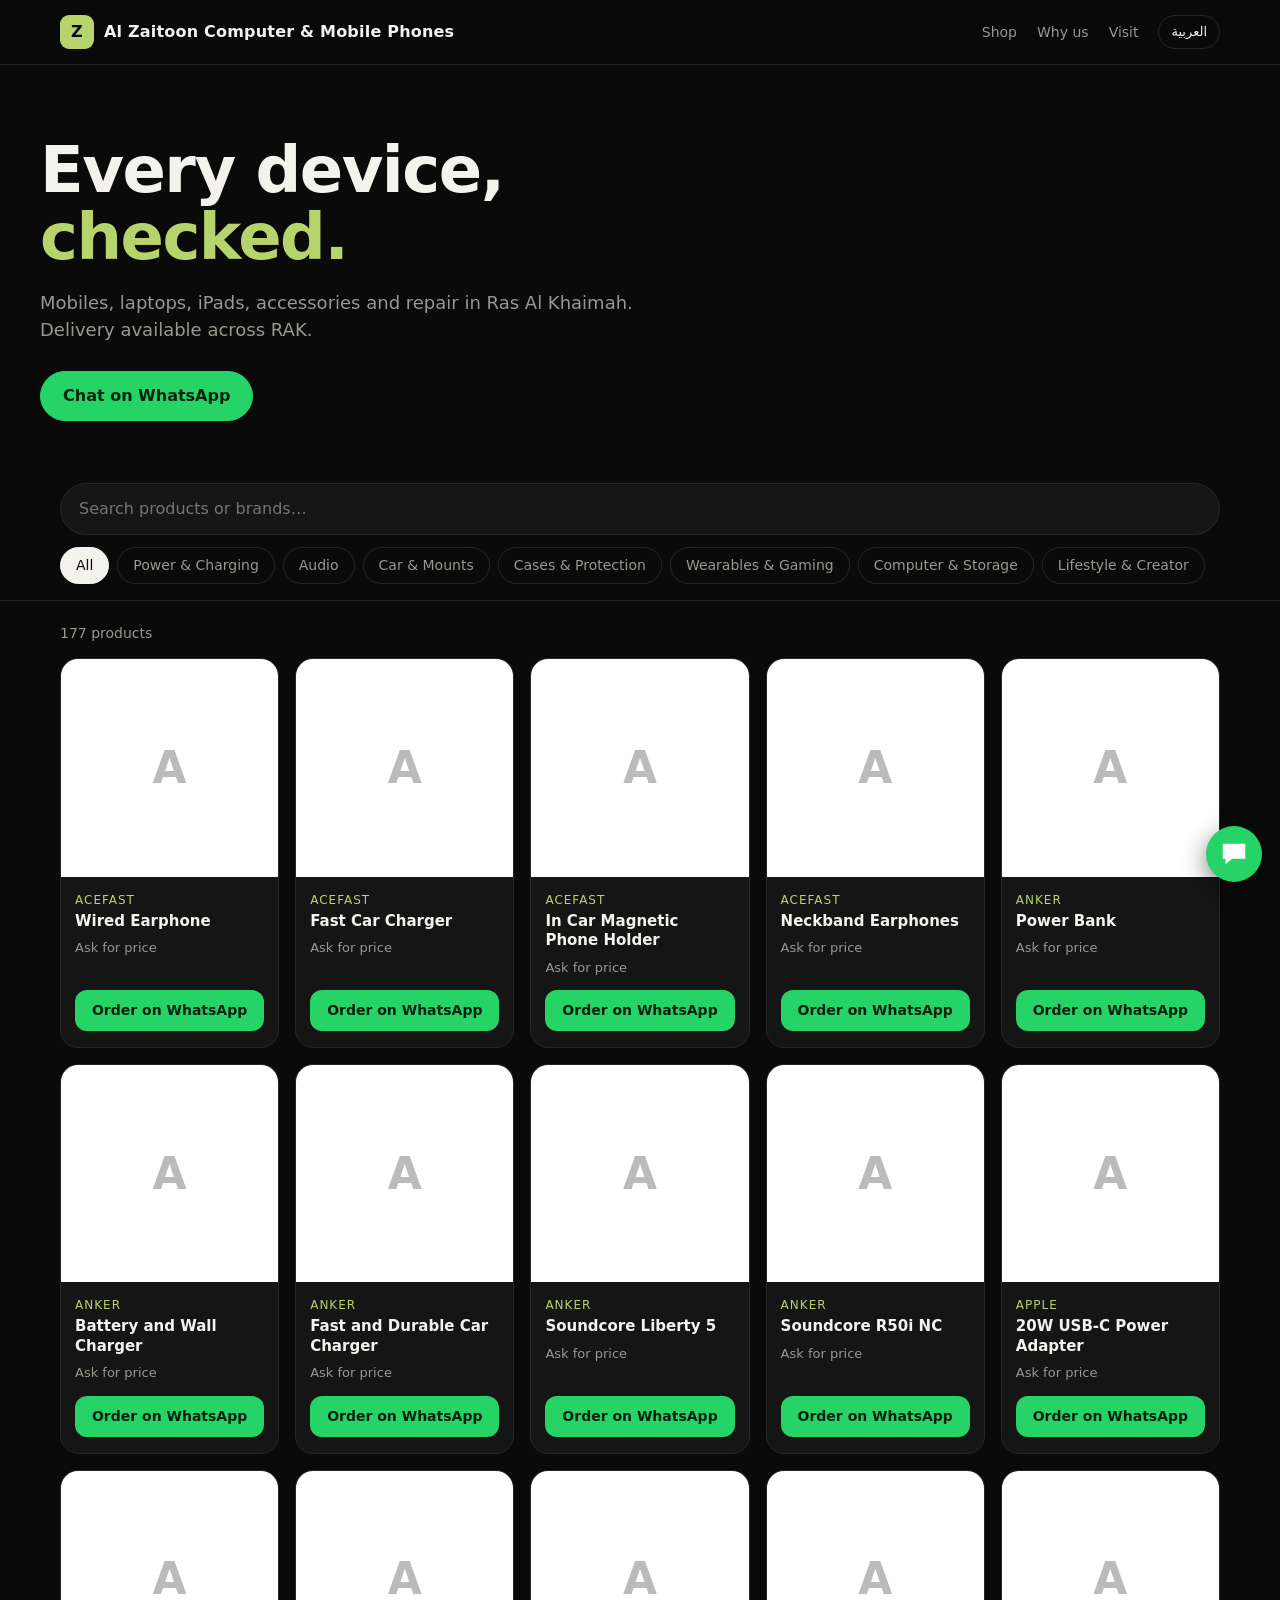
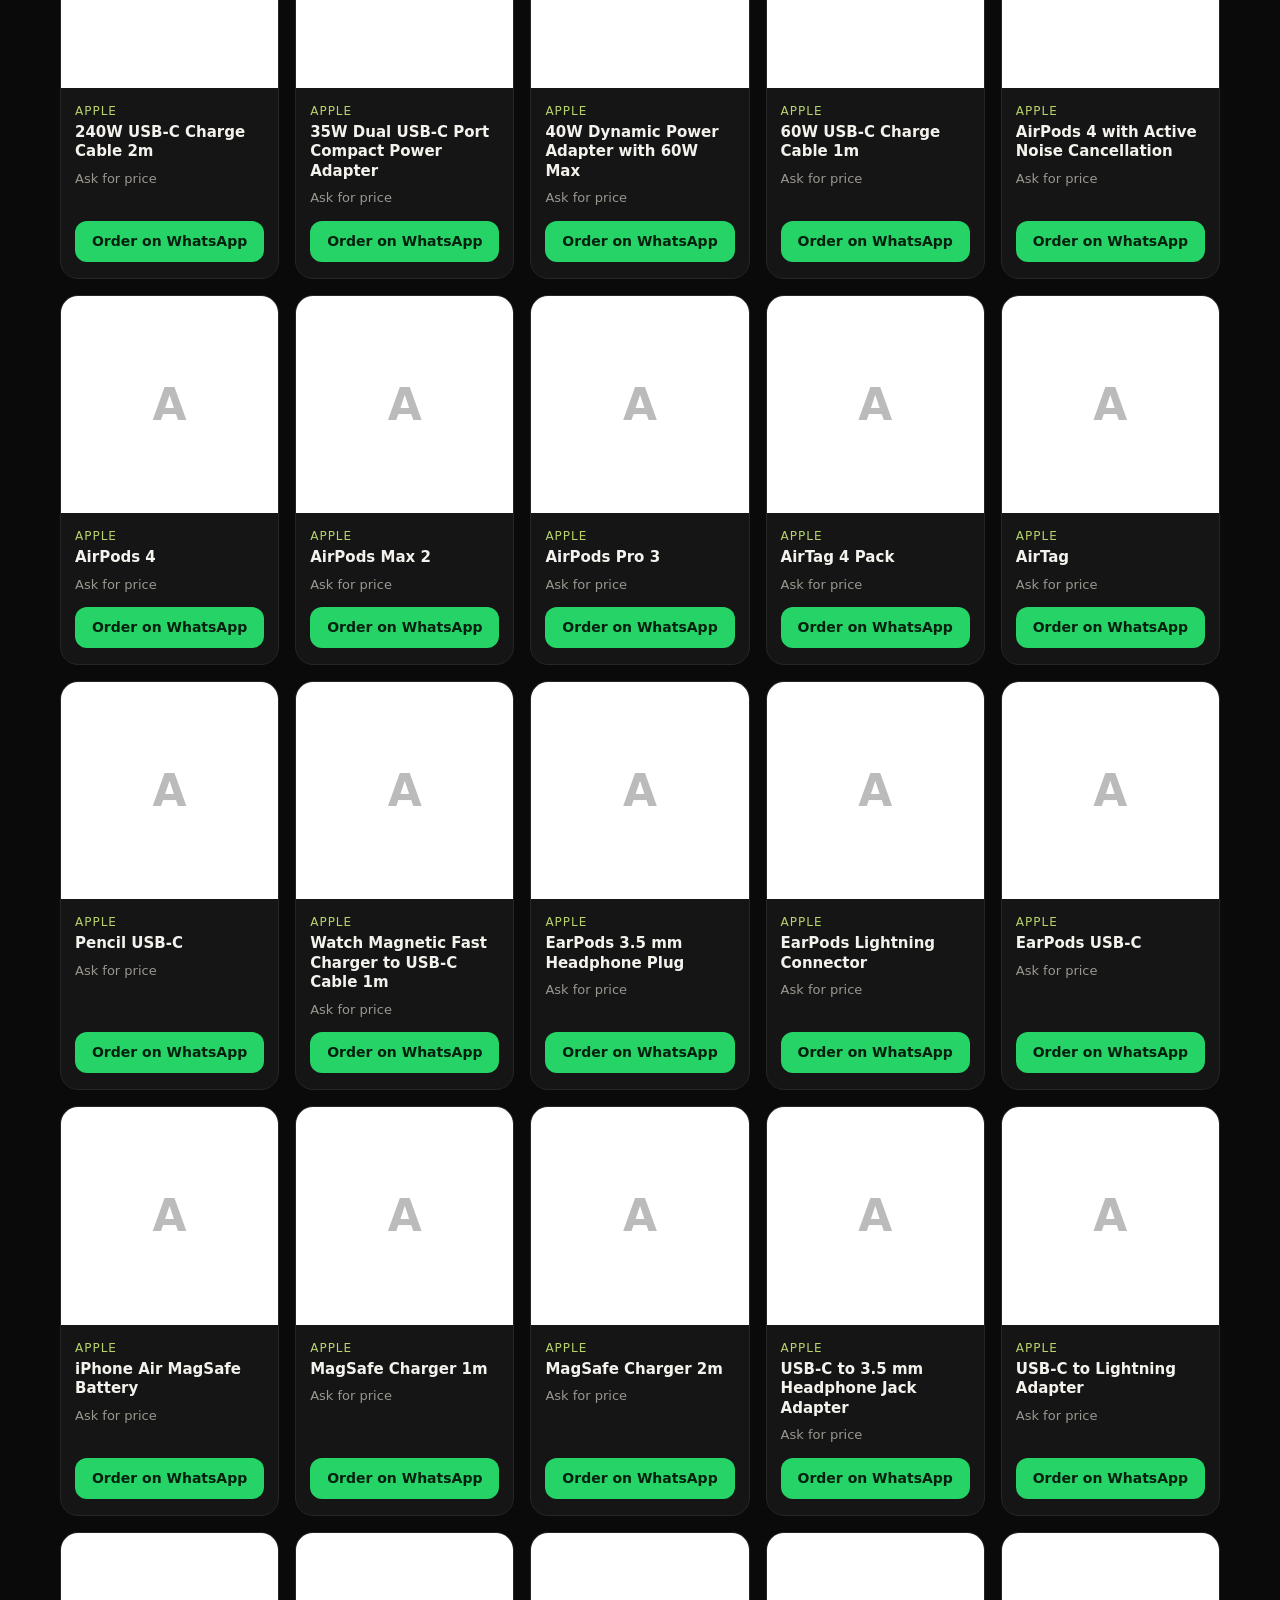
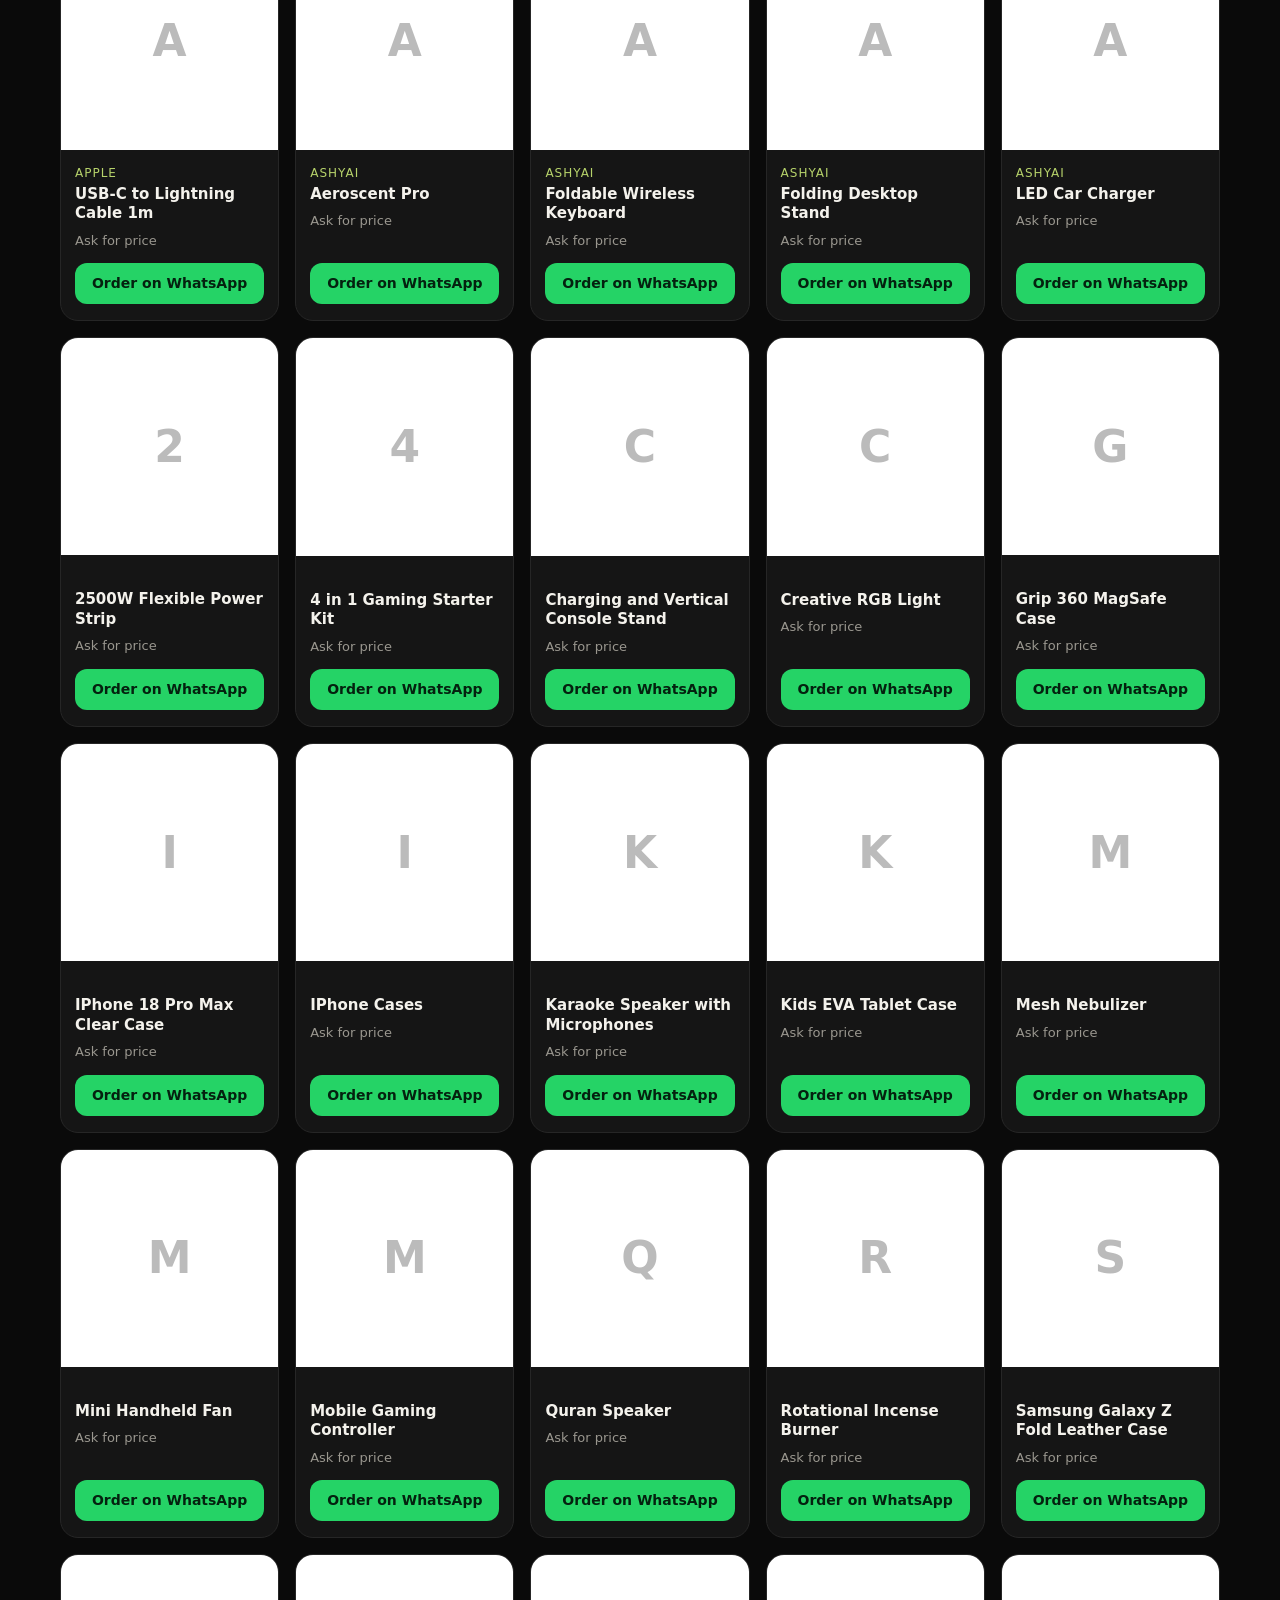
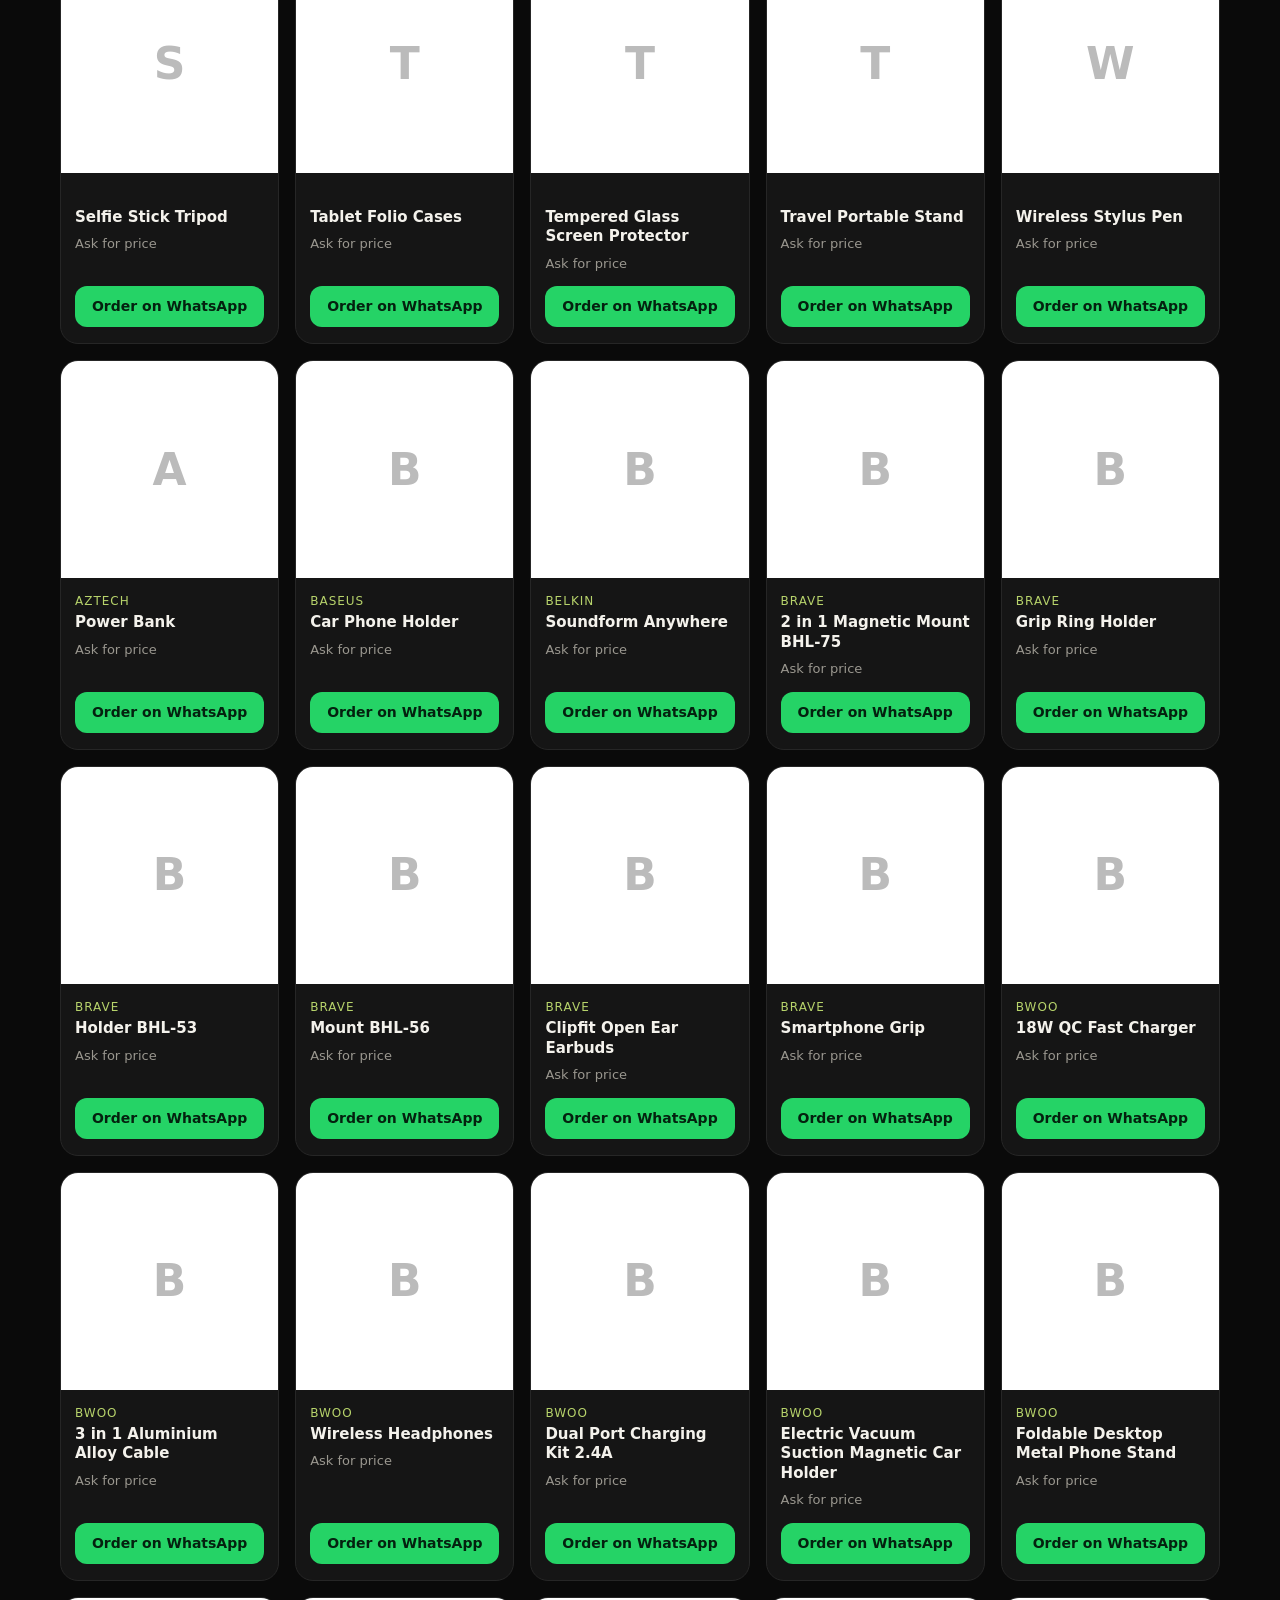
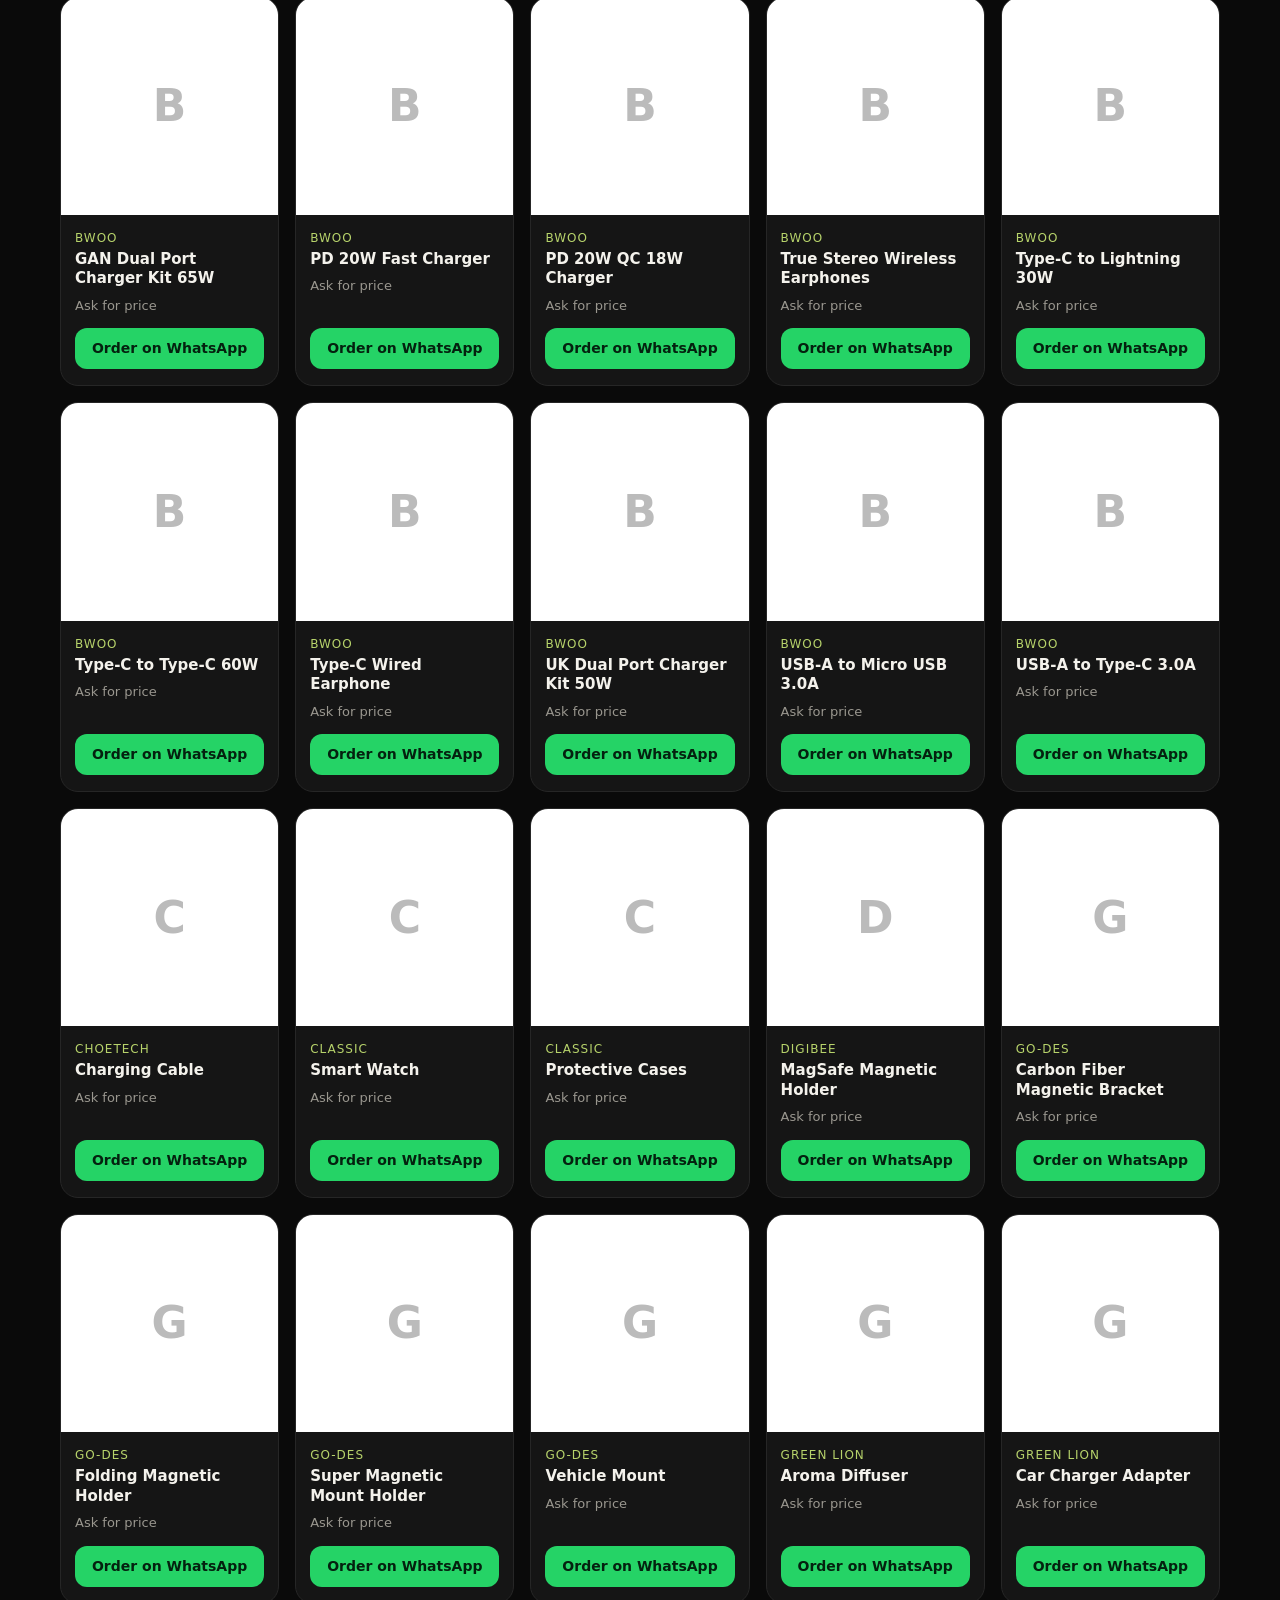
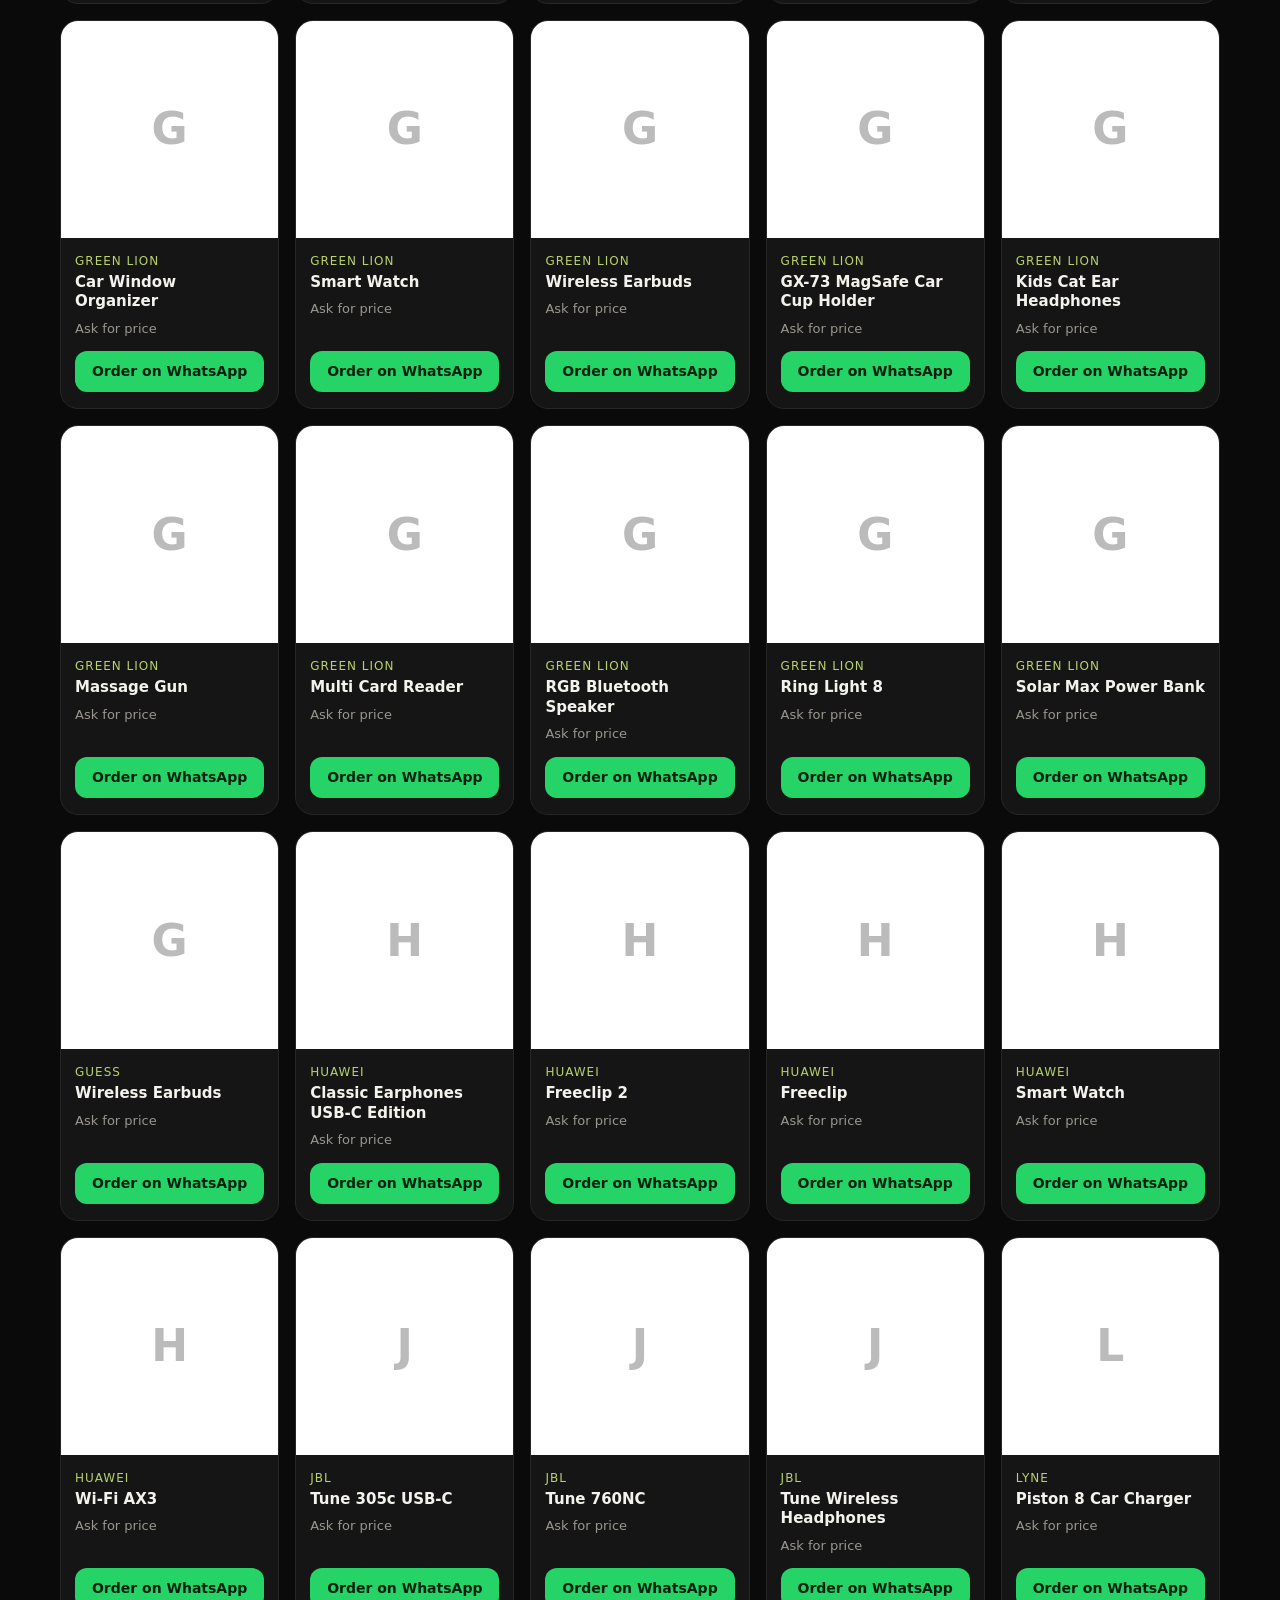
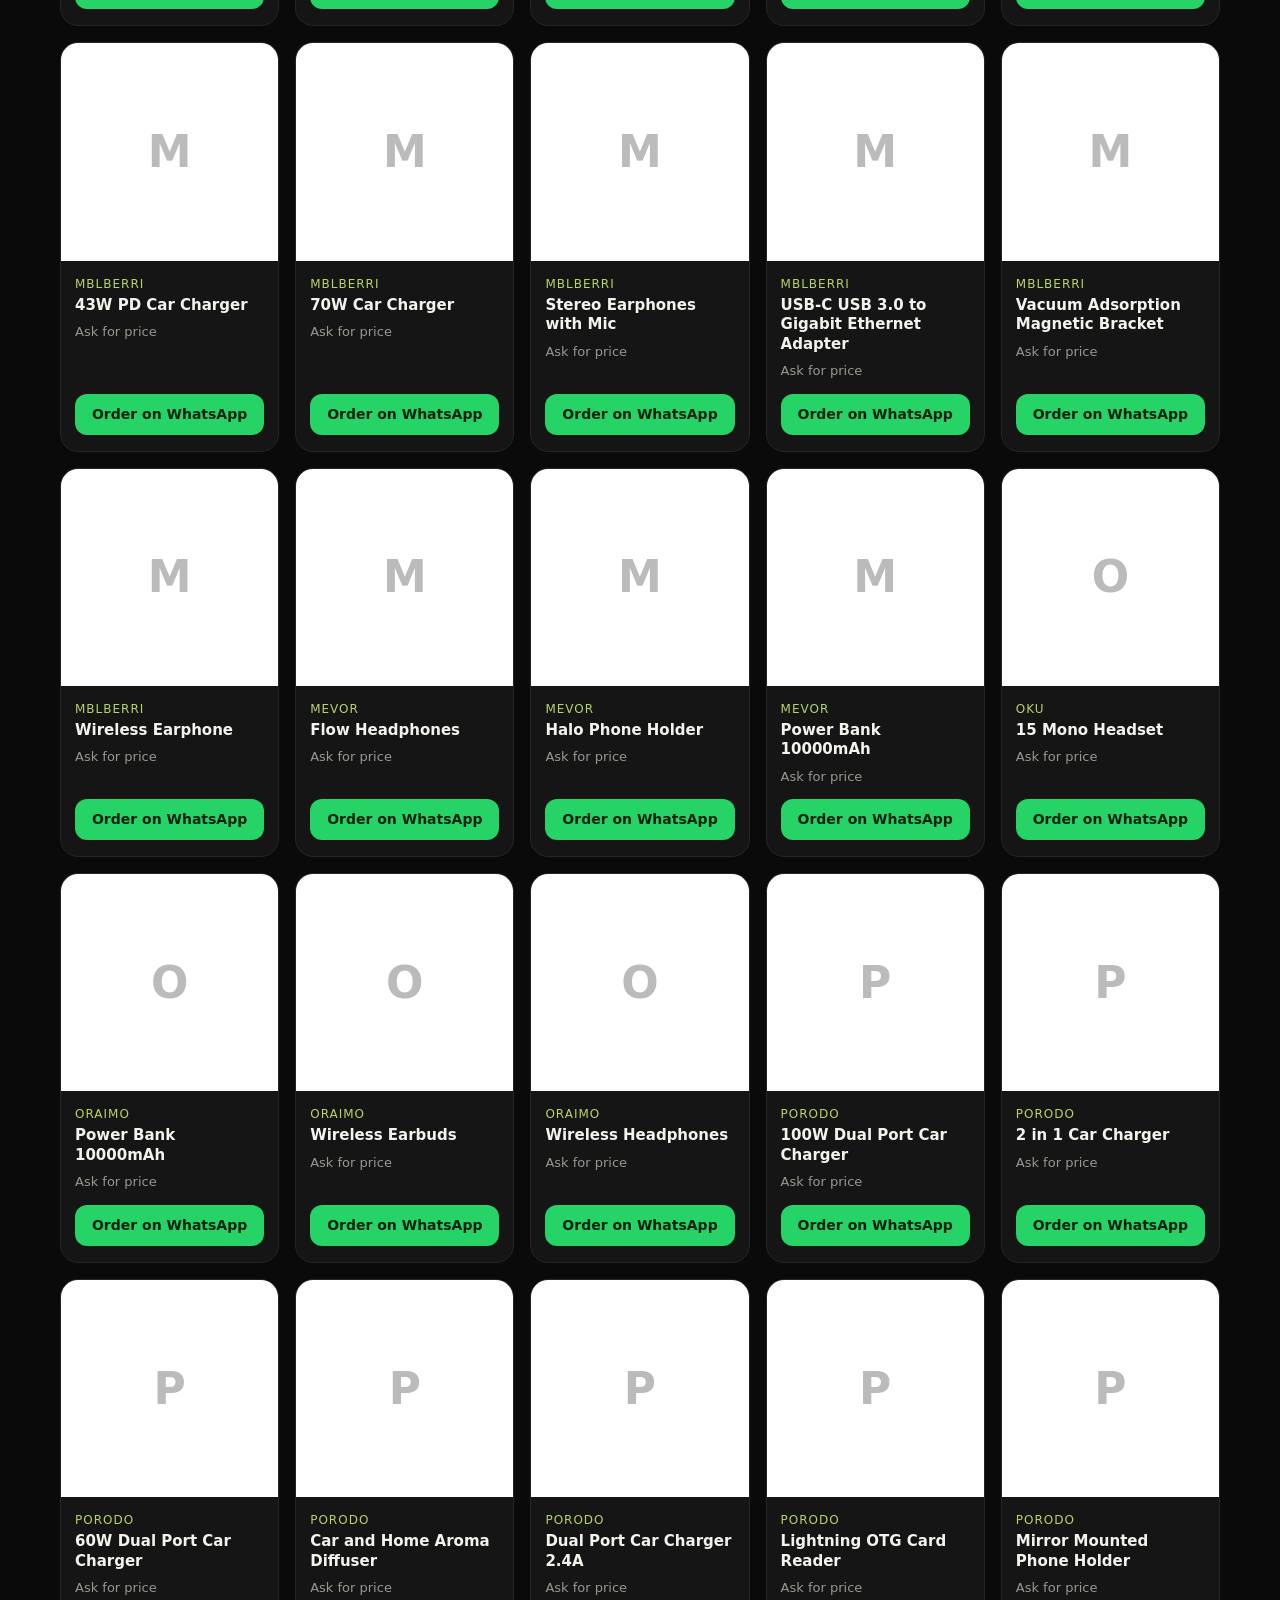
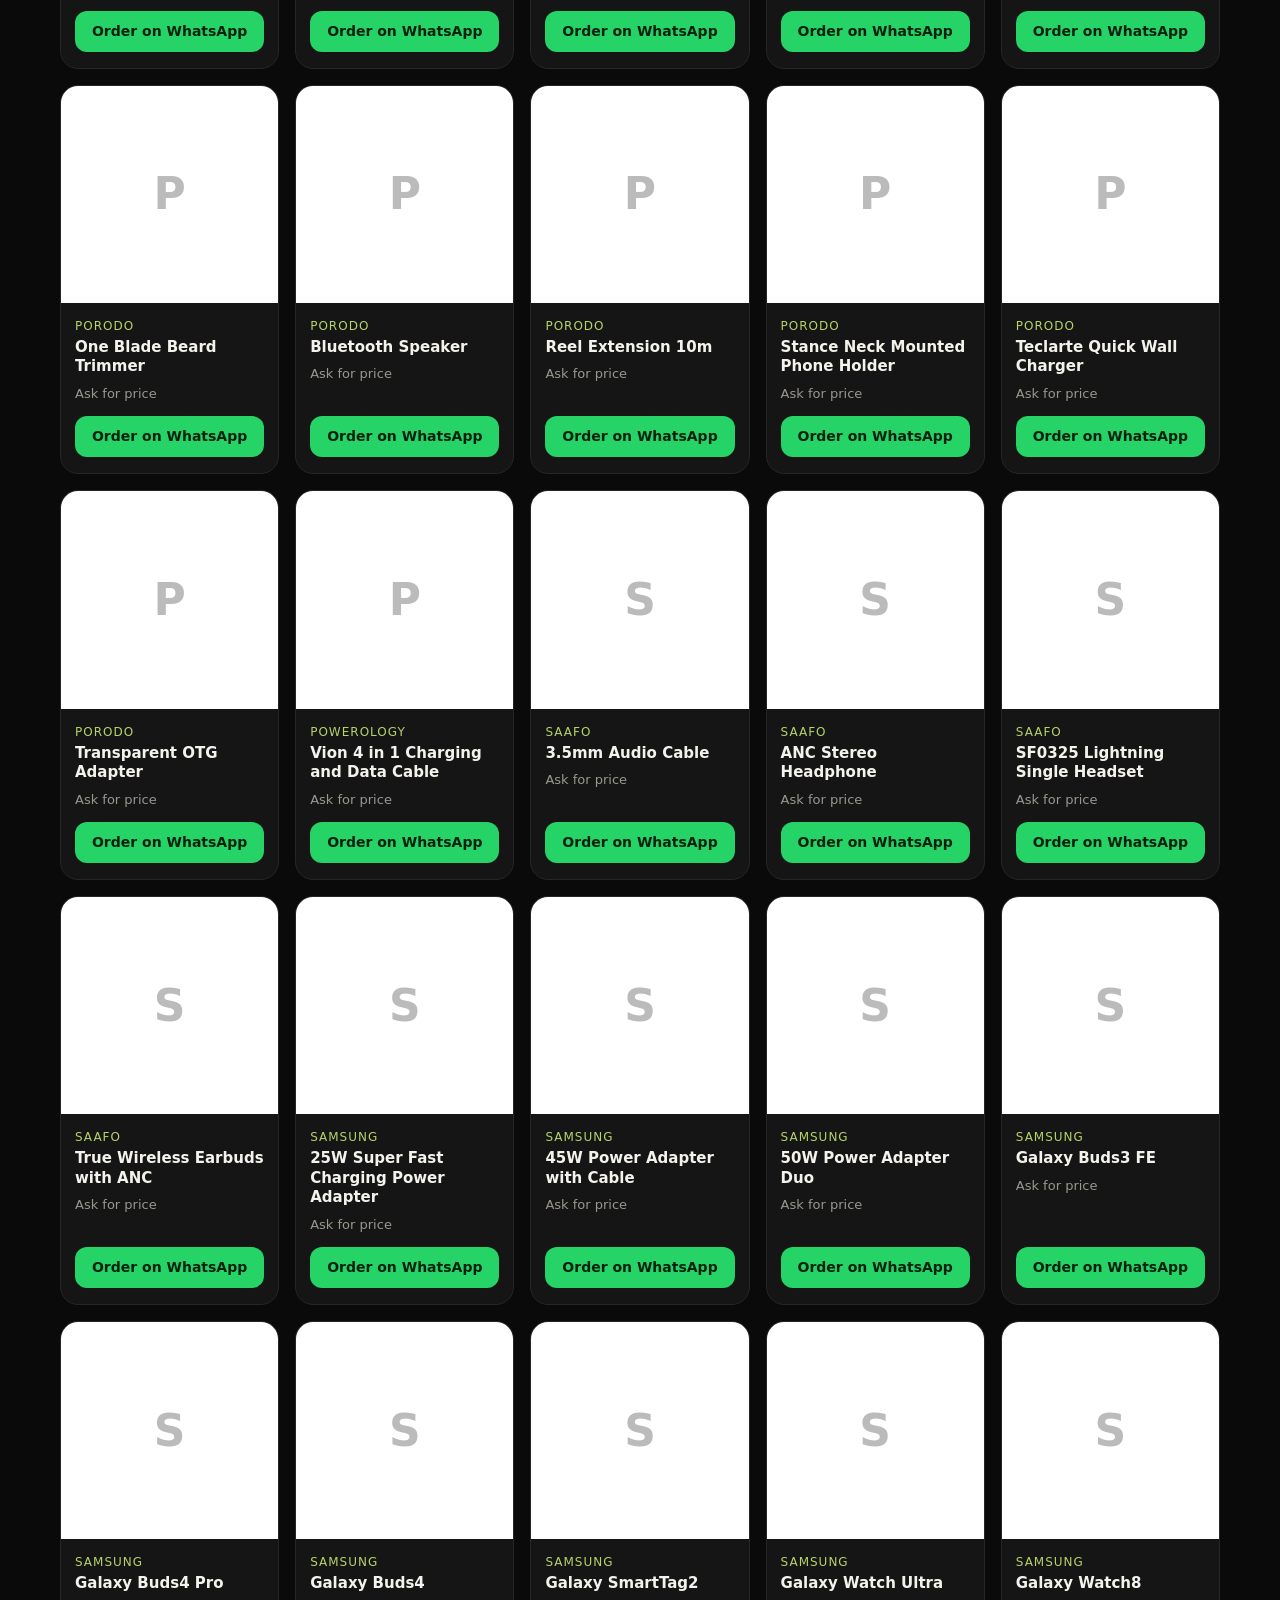
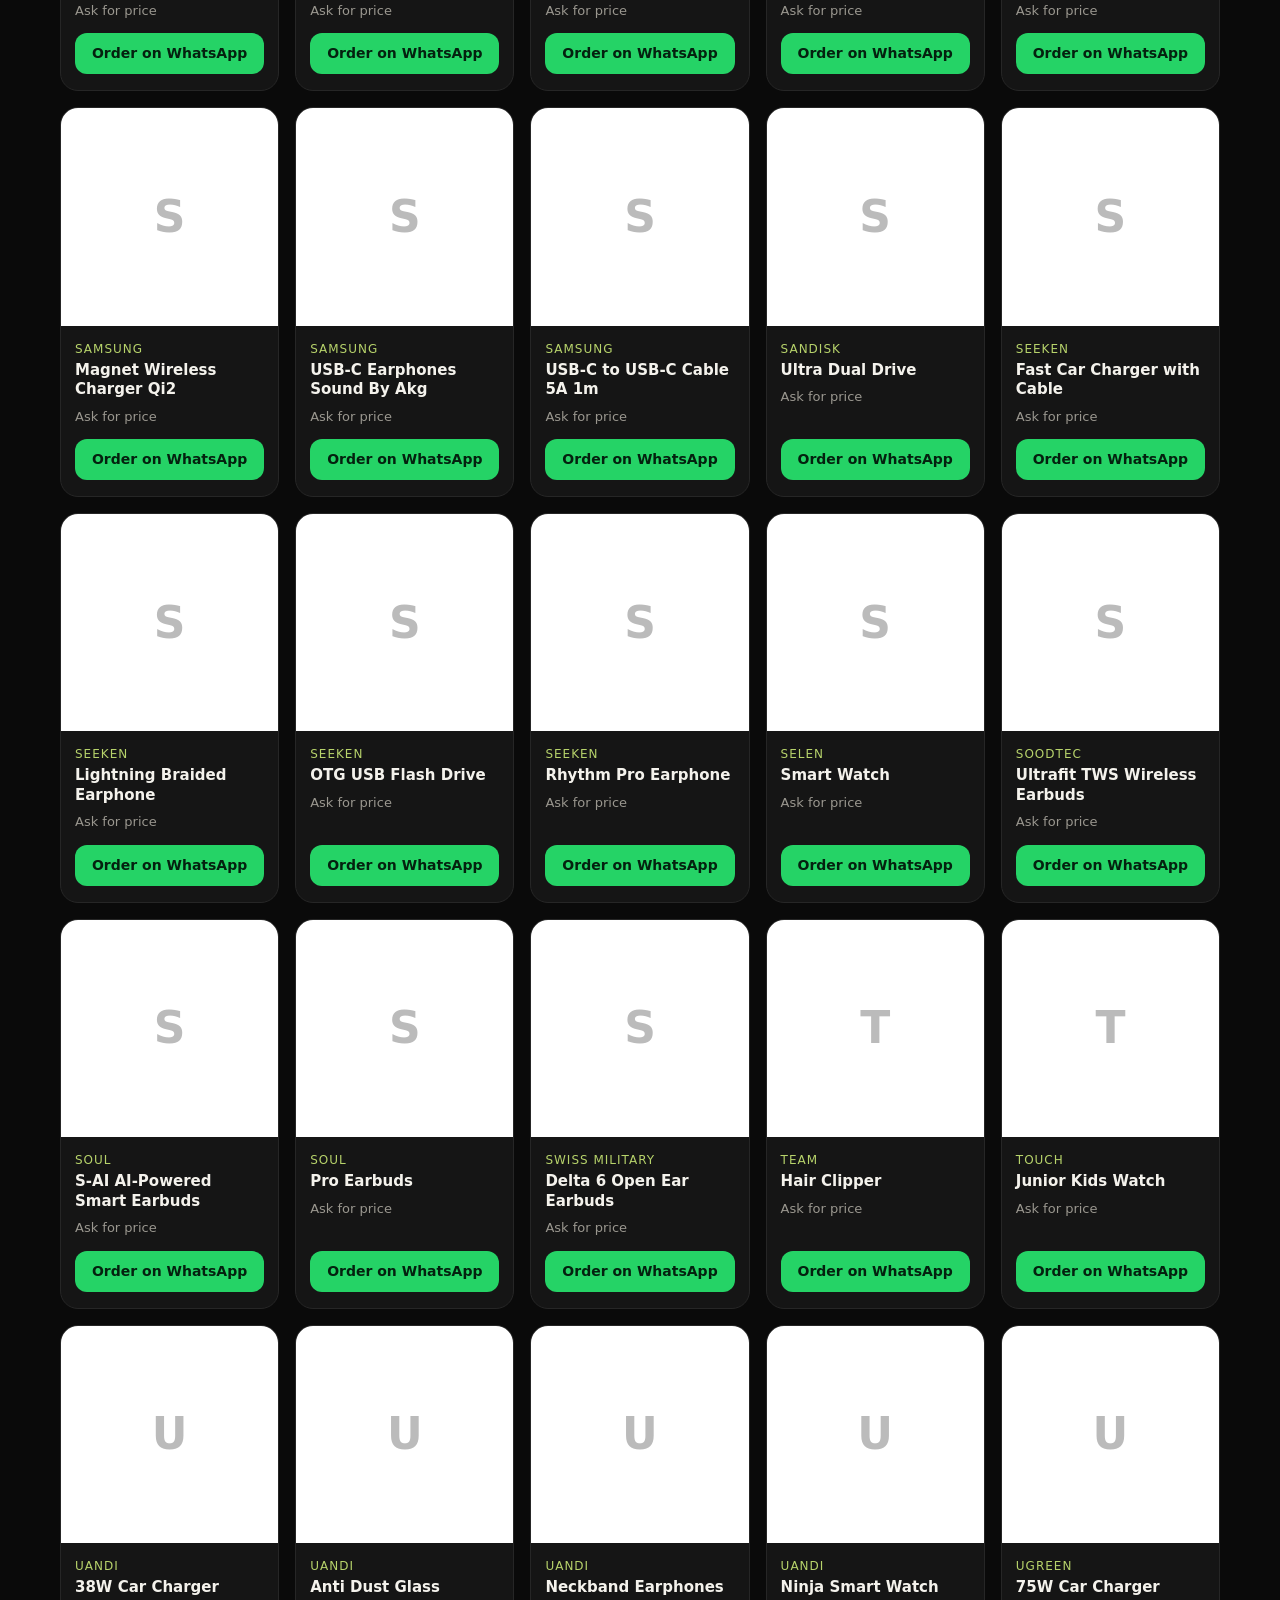
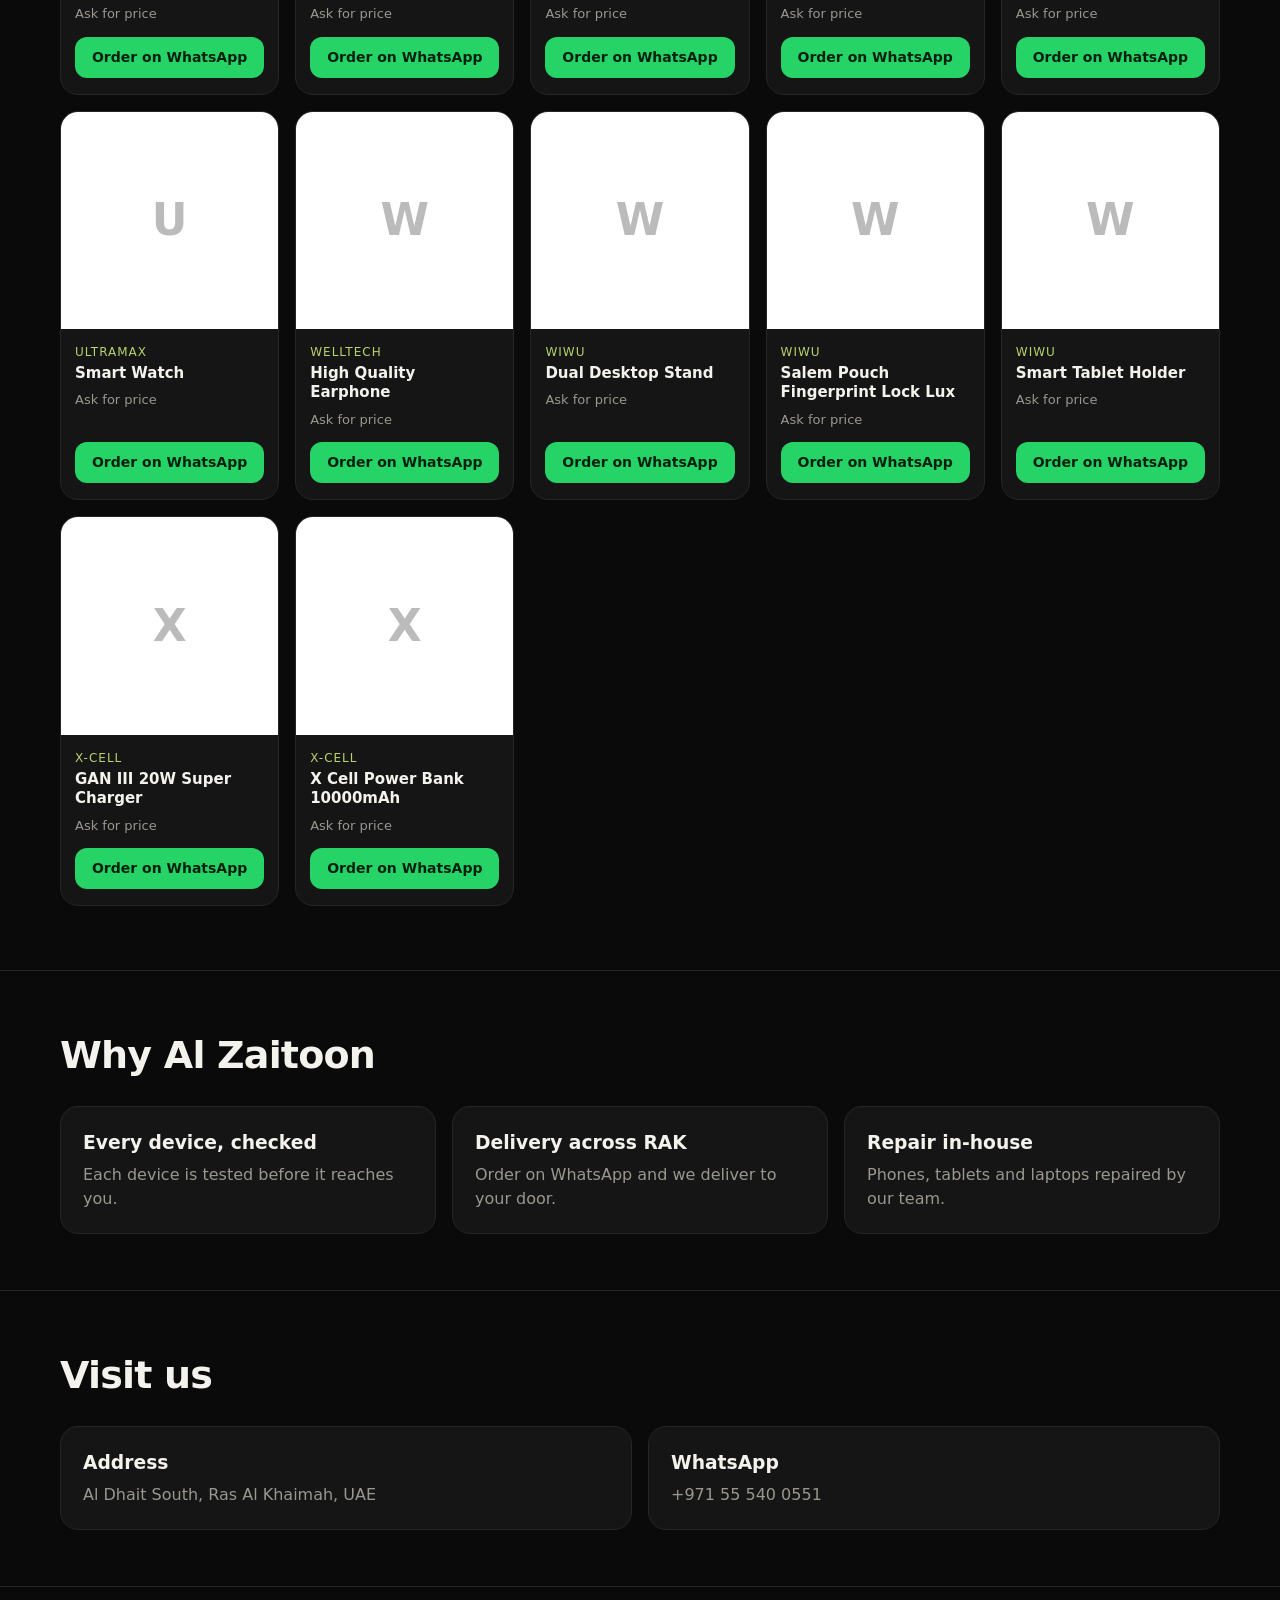
==== index.html @ e9e50ca2 "Add files via upload" ====
<!DOCTYPE html>
<html lang="en" dir="ltr">
<head>
<meta charset="utf-8">
<meta name="viewport" content="width=device-width, initial-scale=1, viewport-fit=cover">
<title>Al Zaitoon Computer &amp; Mobile Phones · Mobiles, Laptops, iPads &amp; Repair · Ras Al Khaimah</title>
<meta name="description" content="Al Zaitoon Computer &amp; Mobile Phones in Al Dhait South, Ras Al Khaimah: mobiles, laptops, iPads, accessories and repair. Delivery available across RAK. WhatsApp +971 55 540 0551.">
<meta name="theme-color" content="#0A0A0A">
<meta property="og:type" content="website">
<meta property="og:title" content="Al Zaitoon Computer &amp; Mobile Phones · Every device, checked.">
<meta property="og:description" content="Mobiles, laptops, iPads, accessories &amp; repair in Ras Al Khaimah. Delivery available.">
<link rel="icon" href="data:image/svg+xml,%3Csvg xmlns='http://www.w3.org/2000/svg' viewBox='0 0 64 64'%3E%3Crect width='64' height='64' rx='14' fill='%230A0A0A'/%3E%3Cpath d='M18 20h28L18 44h28' fill='none' stroke='%23B7D36B' stroke-width='6' stroke-linecap='round' stroke-linejoin='round'/%3E%3C/svg%3E">
<style>
:root{--bg:#0A0A0A;--card:#151515;--line:#262626;--tx:#F4F2EC;--mut:#9A978F;--ac:#B7D36B;--wa:#25D366}
*{box-sizing:border-box;margin:0}
html{scroll-behavior:smooth}
body{background:var(--bg);color:var(--tx);font:16px/1.5 system-ui,-apple-system,"Segoe UI",Roboto,Tahoma,sans-serif;-webkit-font-smoothing:antialiased}
a{color:inherit;text-decoration:none}
.w{max-width:1200px;margin:0 auto;padding:0 20px}
header{position:sticky;top:0;z-index:20;background:rgba(10,10,10,.88);backdrop-filter:blur(12px);border-bottom:1px solid var(--line)}
.bar{display:flex;align-items:center;justify-content:space-between;height:64px;gap:12px}
.logo{font-weight:700;letter-spacing:.2px;display:flex;align-items:center;gap:10px}
.logo i{display:grid;place-items:center;width:34px;height:34px;border-radius:9px;background:var(--ac);color:#0A0A0A;font-style:normal;font-weight:800}
nav{display:flex;align-items:center;gap:20px;font-size:14px;color:var(--mut)}
nav a:hover{color:var(--tx)}
.lang{border:1px solid var(--line);background:none;color:var(--tx);padding:6px 12px;border-radius:99px;font:inherit;font-size:13px;cursor:pointer}
.hero{padding:72px 0 48px}
.hero h1{font-size:clamp(34px,6vw,64px);line-height:1.05;letter-spacing:-1.5px;max-width:14ch}
.hero h1 em{font-style:normal;color:var(--ac)}
.hero p{color:var(--mut);max-width:52ch;margin:18px 0 28px;font-size:18px}
.btn{display:inline-flex;align-items:center;gap:8px;padding:12px 22px;border-radius:99px;font-weight:600;border:1px solid var(--line)}
.btn.p{background:var(--ac);color:#0A0A0A;border-color:var(--ac)}
.btn.wa{background:var(--wa);color:#04210F;border-color:var(--wa)}
.tools{position:sticky;top:64px;z-index:10;background:var(--bg);padding:14px 0;border-bottom:1px solid var(--line)}
.q{width:100%;padding:13px 18px;border-radius:99px;border:1px solid var(--line);background:var(--card);color:var(--tx);font:inherit;outline:none}
.q:focus{border-color:var(--ac)}
.chips{display:flex;gap:8px;overflow-x:auto;padding:12px 0 2px;scrollbar-width:none}
.chips::-webkit-scrollbar{display:none}
.chip{flex:none;padding:7px 15px;border-radius:99px;border:1px solid var(--line);background:none;color:var(--mut);font:inherit;font-size:14px;cursor:pointer;white-space:nowrap}
.chip.on{background:var(--tx);color:#0A0A0A;border-color:var(--tx)}
.cnt{color:var(--mut);font-size:14px;margin:22px 0 14px}
.grid{display:grid;grid-template-columns:repeat(auto-fill,minmax(210px,1fr));gap:16px;padding-bottom:64px}
.c{background:var(--card);border:1px solid var(--line);border-radius:18px;overflow:hidden;display:flex;flex-direction:column;transition:border-color .2s,transform .2s}
.c:hover{border-color:#3a3a3a;transform:translateY(-2px)}
.im{aspect-ratio:1;background:#fff;display:grid;place-items:center;position:relative}
.im img{width:100%;height:100%;object-fit:contain}
.im b{position:absolute;font-size:44px;color:#bbb}
.in{padding:14px 14px 16px;display:flex;flex-direction:column;gap:3px;flex:1}
.br{font-size:12px;color:var(--ac);text-transform:uppercase;letter-spacing:1px;min-height:18px}
.nm{font-size:15px;font-weight:600;line-height:1.3}
.pr{color:var(--mut);font-size:13px;margin:4px 0 10px}
.ord{margin-top:auto;text-align:center;padding:10px;border-radius:12px;background:var(--wa);color:#04210F;font-weight:600;font-size:14px}
.empty{grid-column:1/-1;text-align:center;color:var(--mut);padding:60px 0}
section.s{padding:56px 0;border-top:1px solid var(--line)}
section.s h2{font-size:clamp(26px,4vw,38px);letter-spacing:-.8px;margin-bottom:22px}
.cols{display:grid;grid-template-columns:repeat(auto-fit,minmax(240px,1fr));gap:16px}
.box{background:var(--card);border:1px solid var(--line);border-radius:18px;padding:22px}
.box h3{margin-bottom:6px}
.box p{color:var(--mut)}
footer{border-top:1px solid var(--line);padding:26px 0 90px;color:var(--mut);font-size:14px}
.fab{position:fixed;inset-inline-end:18px;bottom:18px;z-index:30;width:56px;height:56px;border-radius:50%;background:var(--wa);display:grid;place-items:center;box-shadow:0 8px 24px rgba(0,0,0,.5)}
.fab svg{width:30px;height:30px;fill:#fff}
@media(max-width:640px){nav a{display:none}.hero{padding:44px 0 30px}.grid{grid-template-columns:repeat(2,1fr);gap:12px}.in{padding:11px}}
</style>
</head>
<body>
<header><div class="w bar">
  <a class="logo" href="#top"><i>Z</i><span data-t="brand"></span></a>
  <nav><a href="#collection" data-t="navShop"></a><a href="#promise" data-t="navWhy"></a><a href="#visit" data-t="navVisit"></a><button class="lang" id="lang">العربية</button></nav>
</div></header>

<main id="top">
<div class="w hero">
  <h1 data-h="hero"></h1>
  <p data-t="sub"></p>
  <a class="btn wa" id="heroWa" target="_blank" rel="noopener" data-t="chat"></a>
</div>

<div class="tools" id="collection"><div class="w">
  <input class="q" id="q" type="search" autocomplete="off">
  <div class="chips" id="chips"></div>
</div></div>

<div class="w">
  <div class="cnt" id="cnt"></div>
  <div class="grid" id="grid"></div>
</div>

<section class="s" id="promise"><div class="w">
  <h2 data-t="whyH"></h2>
  <div class="cols">
    <div class="box"><h3 data-t="w1h"></h3><p data-t="w1p"></p></div>
    <div class="box"><h3 data-t="w2h"></h3><p data-t="w2p"></p></div>
    <div class="box"><h3 data-t="w3h"></h3><p data-t="w3p"></p></div>
  </div>
</div></section>

<section class="s" id="visit"><div class="w">
  <h2 data-t="visitH"></h2>
  <div class="cols">
    <div class="box"><h3 data-t="addrH"></h3><p data-t="addr"></p></div>
    <div class="box"><h3 data-t="whatsH"></h3><p dir="ltr" style="text-align:start"><a href="https://wa.me/971555400551" target="_blank" rel="noopener">+971 55 540 0551</a></p></div>
  </div>
</div></section>
</main>

<footer><div class="w">© <span id="yr"></span> <span data-t="brand"></span> · <a href="#top" data-t="top"></a></div></footer>

<a class="fab" id="fab" target="_blank" rel="noopener" aria-label="WhatsApp"><svg viewBox="0 0 32 32"><path d="M4 5h24v16H14l-7 6v-6H4z"/></svg></a>

<script>
const WA='971555400551';
const T={
en:{brand:'Al Zaitoon Computer & Mobile Phones',navShop:'Shop',navWhy:'Why us',navVisit:'Visit',sub:'Mobiles, laptops, iPads, accessories and repair in Ras Al Khaimah. Delivery available across RAK.',chat:'Chat on WhatsApp',search:'Search products or brands…',all:'All',items:n=>n+(n===1?' product':' products'),none:'No products match your search.',ask:'Ask for price',order:'Order on WhatsApp',whyH:'Why Al Zaitoon',w1h:'Every device, checked',w1p:'Each device is tested before it reaches you.',w2h:'Delivery across RAK',w2p:'Order on WhatsApp and we deliver to your door.',w3h:'Repair in-house',w3p:'Phones, tablets and laptops repaired by our team.',visitH:'Visit us',addrH:'Address',addr:'Al Dhait South, Ras Al Khaimah, UAE',whatsH:'WhatsApp',top:'Back to top',hello:'Hello Al Zaitoon, I’d like to order: ',hi:'Hello Al Zaitoon, I’d like to ask about your products.'},
ar:{brand:'الزيتون للكمبيوتر والجوالات',navShop:'المنتجات',navWhy:'لماذا نحن',navVisit:'زورونا',sub:'جوالات ولابتوبات وآيباد وإكسسوارات وصيانة في رأس الخيمة. التوصيل متاح في جميع أنحاء الإمارة.',chat:'تواصل عبر واتساب',search:'ابحث عن منتج أو ماركة…',all:'الكل',items:n=>n+' منتج',none:'لا توجد منتجات مطابقة لبحثك.',ask:'اسأل عن السعر',order:'اطلب عبر واتساب',whyH:'لماذا الزيتون',w1h:'كل جهاز مفحوص',w1p:'نفحص كل جهاز قبل أن يصل إليك.',w2h:'توصيل في رأس الخيمة',w2p:'اطلب عبر واتساب ونوصل إلى باب بيتك.',w3h:'صيانة داخل المحل',w3p:'صيانة الجوالات والأجهزة اللوحية واللابتوبات على يد فريقنا.',visitH:'زورونا',addrH:'العنوان',addr:'الظيت الجنوبي، رأس الخيمة، الإمارات',whatsH:'واتساب',top:'إلى الأعلى',hello:'مرحباً الزيتون، أرغب بطلب: ',hi:'مرحباً الزيتون، أود الاستفسار عن منتجاتكم.'}
};
const H={en:'Every device, <em>checked.</em>',ar:'كل جهاز، <em>مفحوص.</em>'};
const $=id=>document.getElementById(id);
let D={categories:[],products:[]},L=new URLSearchParams(location.search).get('lang')==='ar'?'ar':'en',C=-1,Q='';
const wa=t=>'https://wa.me/'+WA+'?text='+encodeURIComponent(t);
const esc=s=>s.replace(/[&<>"]/g,c=>({'&':'&amp;','<':'&lt;','>':'&gt;','"':'&quot;'}[c]));
function chips(){
  $('chips').innerHTML=['<button class="chip'+(C<0?' on':'')+'" data-c="-1">'+T[L].all+'</button>']
    .concat(D.categories.map((c,i)=>'<button class="chip'+(C===i?' on':'')+'" data-c="'+i+'">'+esc(c[L])+'</button>')).join('');
}
function grid(){
  const q=Q.trim().toLowerCase();
  const r=D.products.filter(p=>(C<0||p.cat===C)&&(!q||(p.brand+' '+p.name).toLowerCase().includes(q)));
  $('cnt').textContent=T[L].items(r.length);
  $('grid').innerHTML=r.length?r.map(p=>{
    const n=(p.brand?p.brand+' ':'')+p.name;
    return '<article class="c"><div class="im"><b>'+esc((p.brand||p.name).charAt(0))+'</b><img src="'+p.img+'" alt="'+esc(n)+'" loading="lazy" width="400" height="400" onerror="this.remove()"></div>'+
    '<div class="in"><div class="br">'+esc(p.brand)+'</div><div class="nm">'+esc(p.name)+'</div>'+
    '<div class="pr">'+(p.price?'AED '+p.price:T[L].ask)+'</div>'+
    '<a class="ord" target="_blank" rel="noopener" href="'+wa(T[L].hello+n)+'">'+T[L].order+'</a></div></article>';
  }).join(''):'<div class="empty">'+T[L].none+'</div>';
}
function lang(){
  document.documentElement.lang=L;document.documentElement.dir=L==='ar'?'rtl':'ltr';
  document.querySelectorAll('[data-t]').forEach(e=>e.textContent=T[L][e.dataset.t]);
  document.querySelector('[data-h]').innerHTML=H[L];
  $('q').placeholder=T[L].search;$('lang').textContent=L==='ar'?'English':'العربية';
  $('heroWa').href=wa(T[L].hi);$('fab').href=wa(T[L].hi);
  chips();grid();
}
$('lang').onclick=()=>{L=L==='ar'?'en':'ar';lang()};
$('q').oninput=e=>{Q=e.target.value;grid()};
$('chips').onclick=e=>{const b=e.target.closest('[data-c]');if(!b)return;C=+b.dataset.c;chips();grid()};
$('yr').textContent=new Date().getFullYear();
fetch('catalog.json').then(r=>r.json()).then(d=>{D=d;lang()}).catch(()=>{$('grid').innerHTML='<div class="empty">Could not load products. Please refresh.</div>'});
lang();
</script>
</body>
</html>
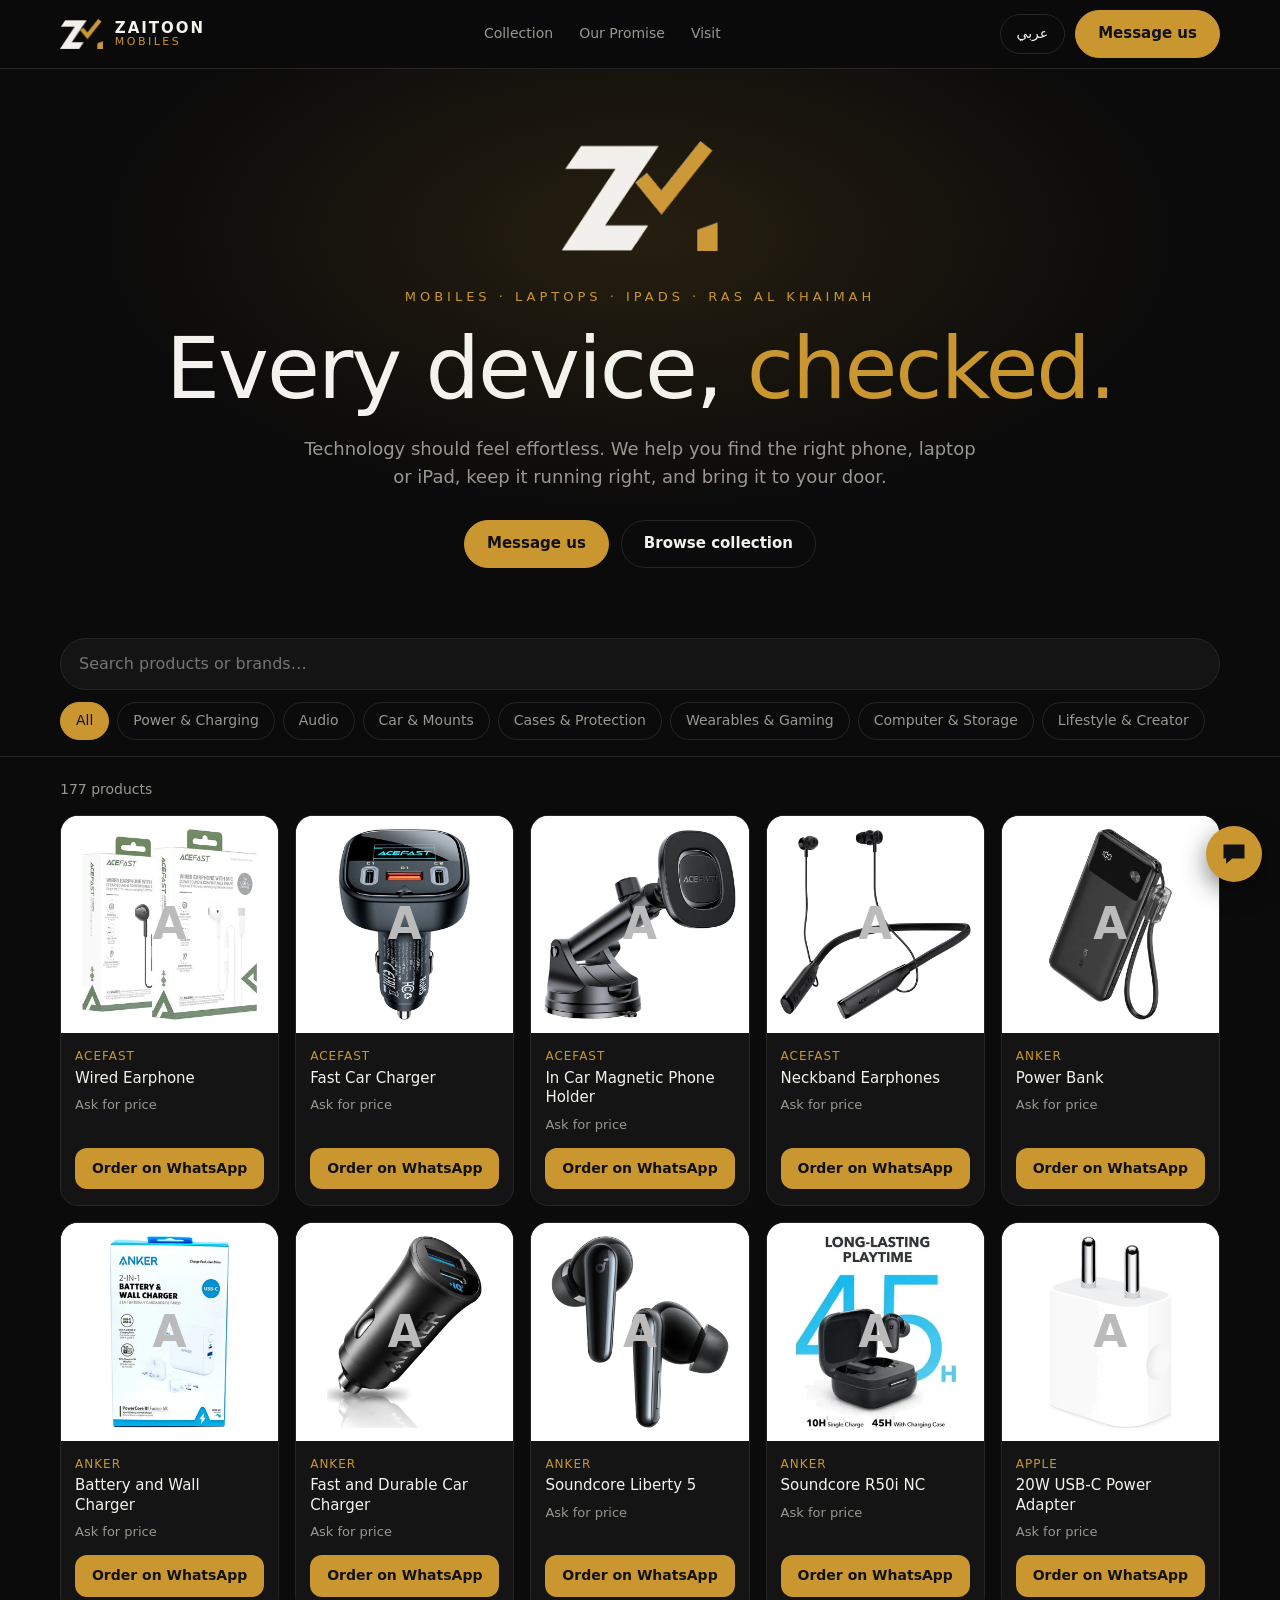
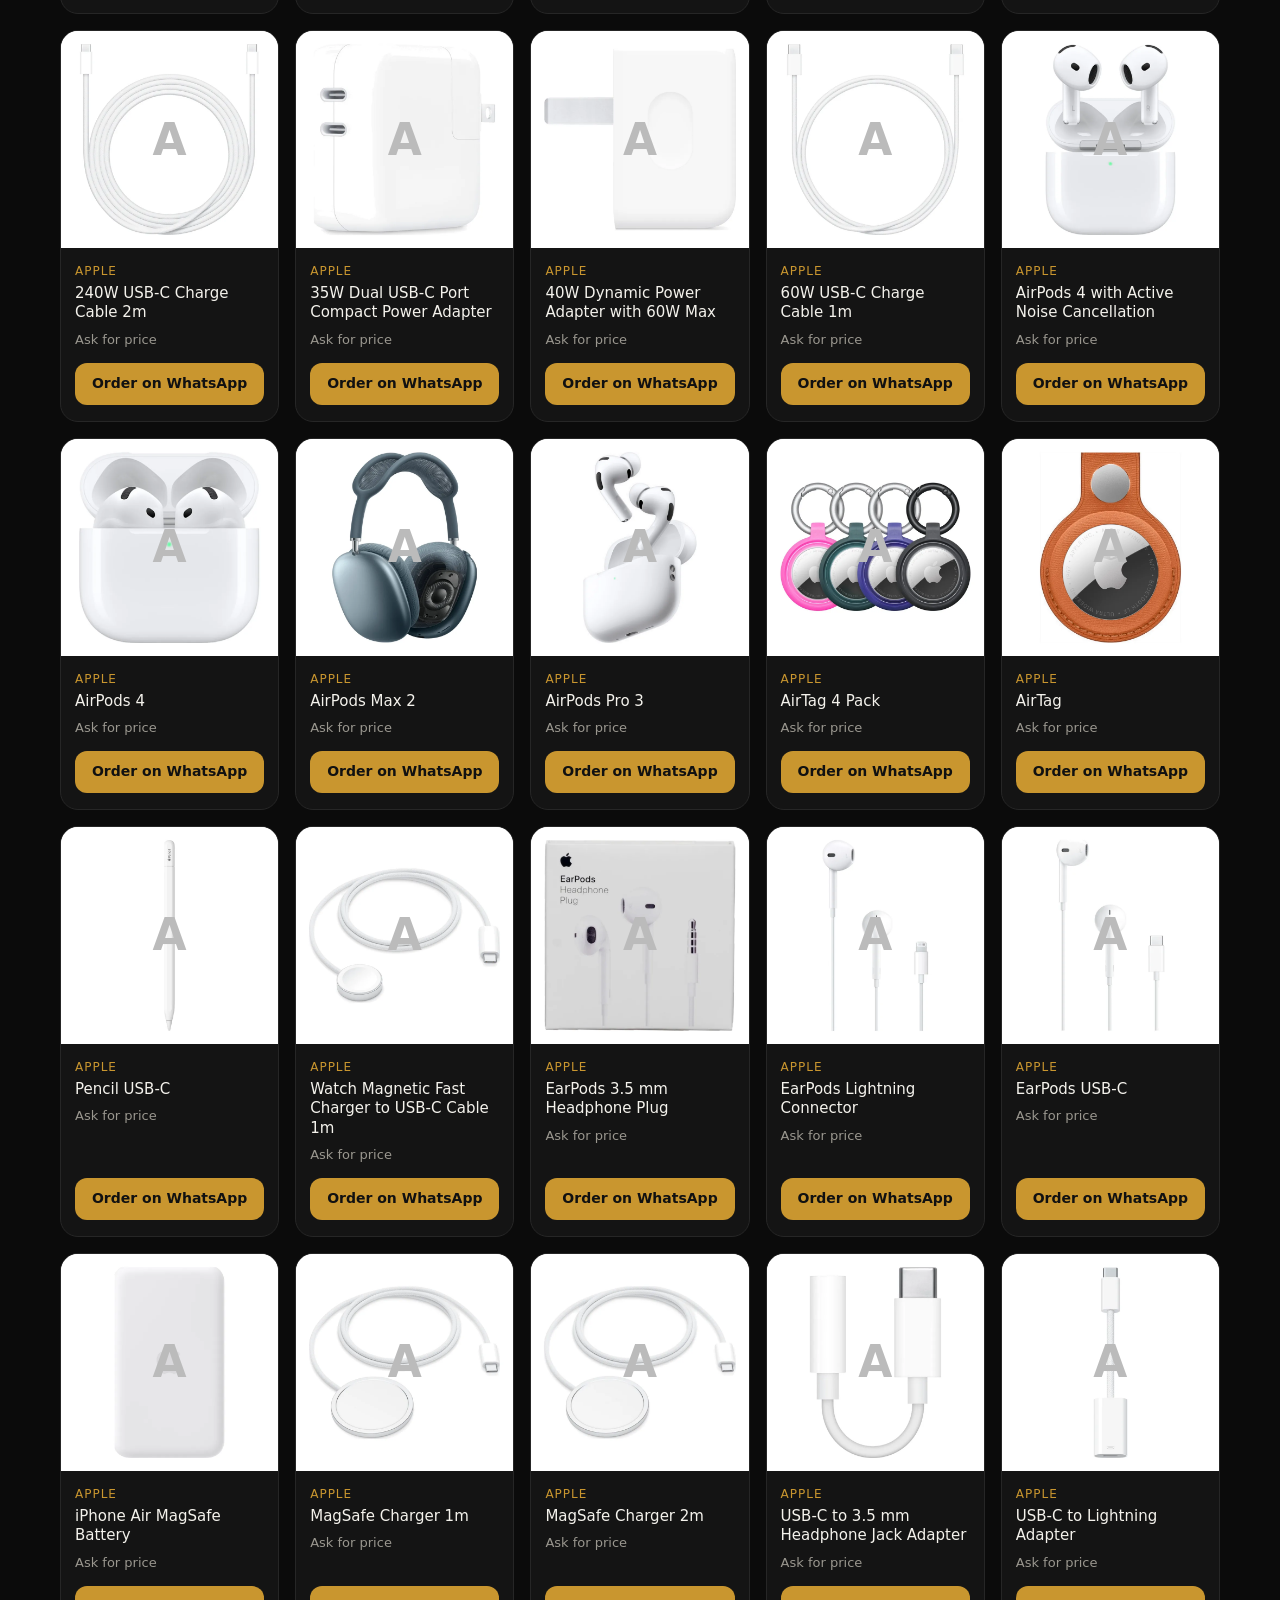
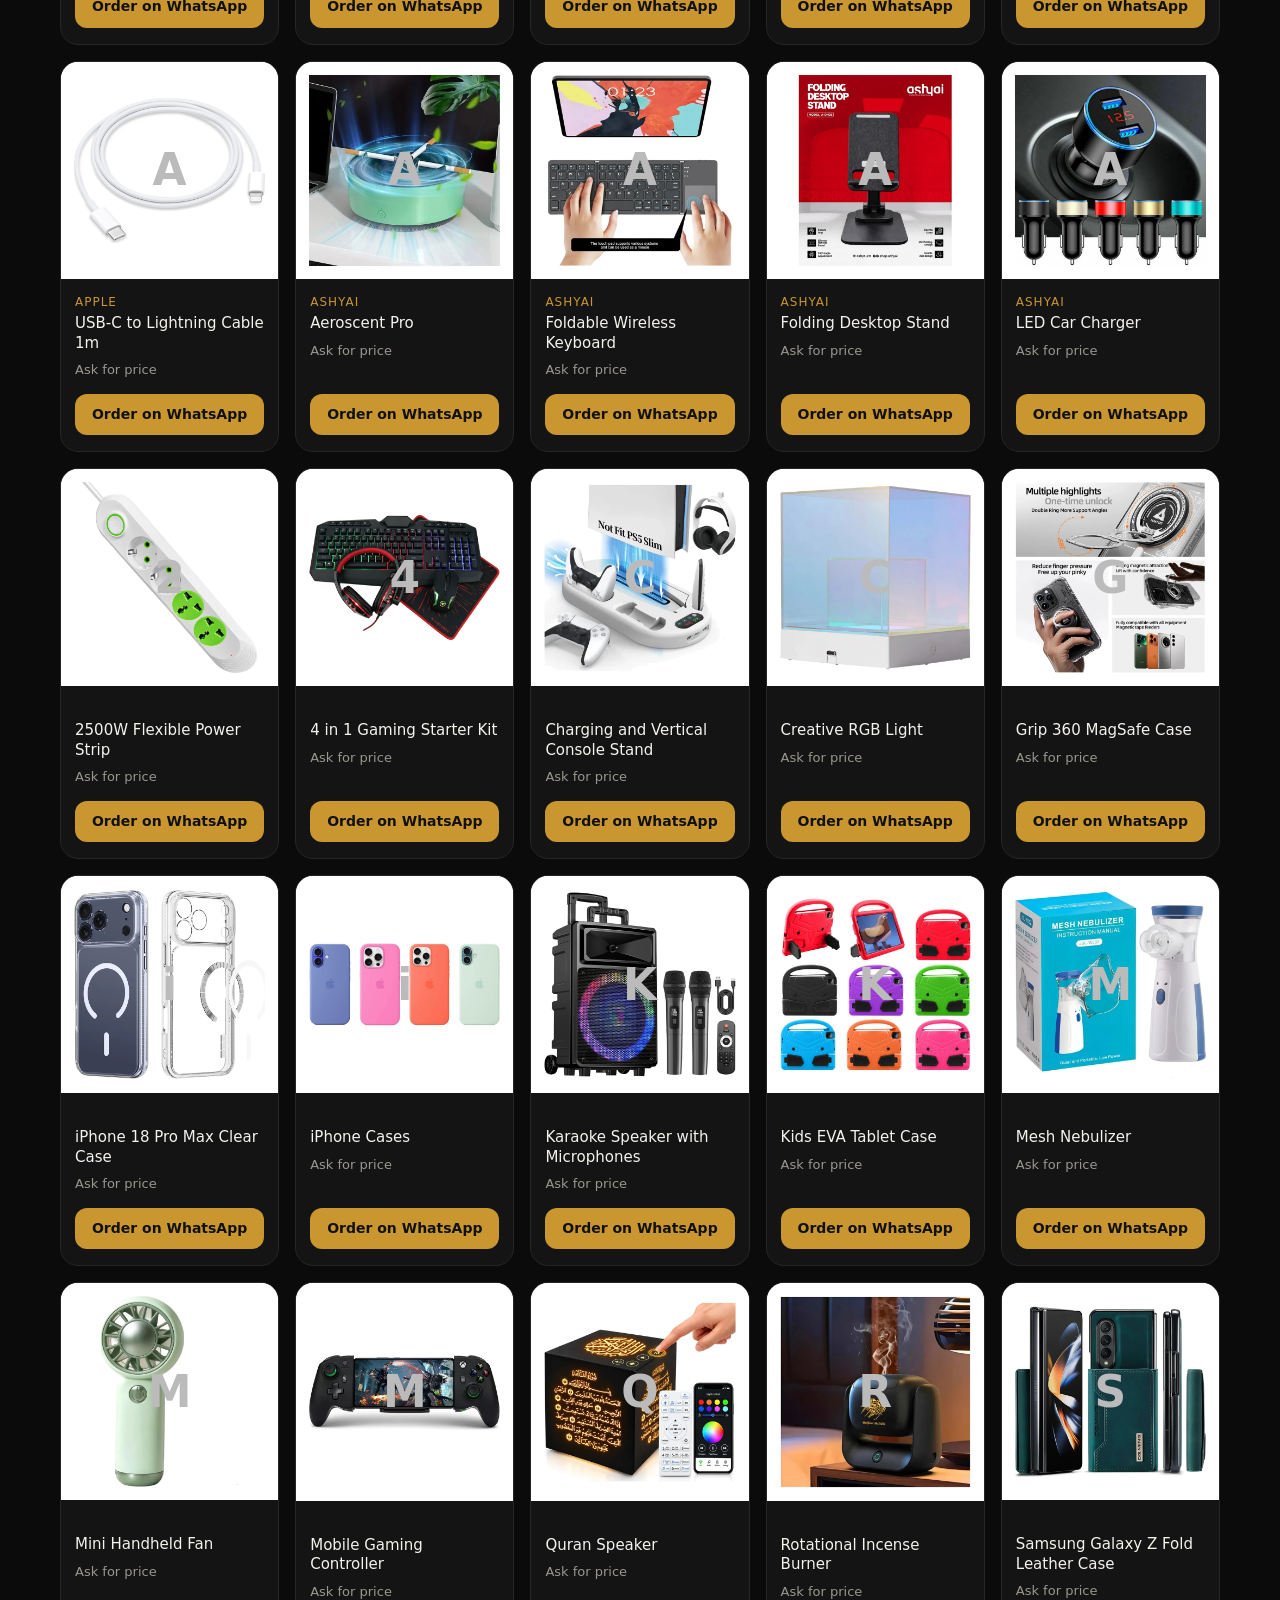
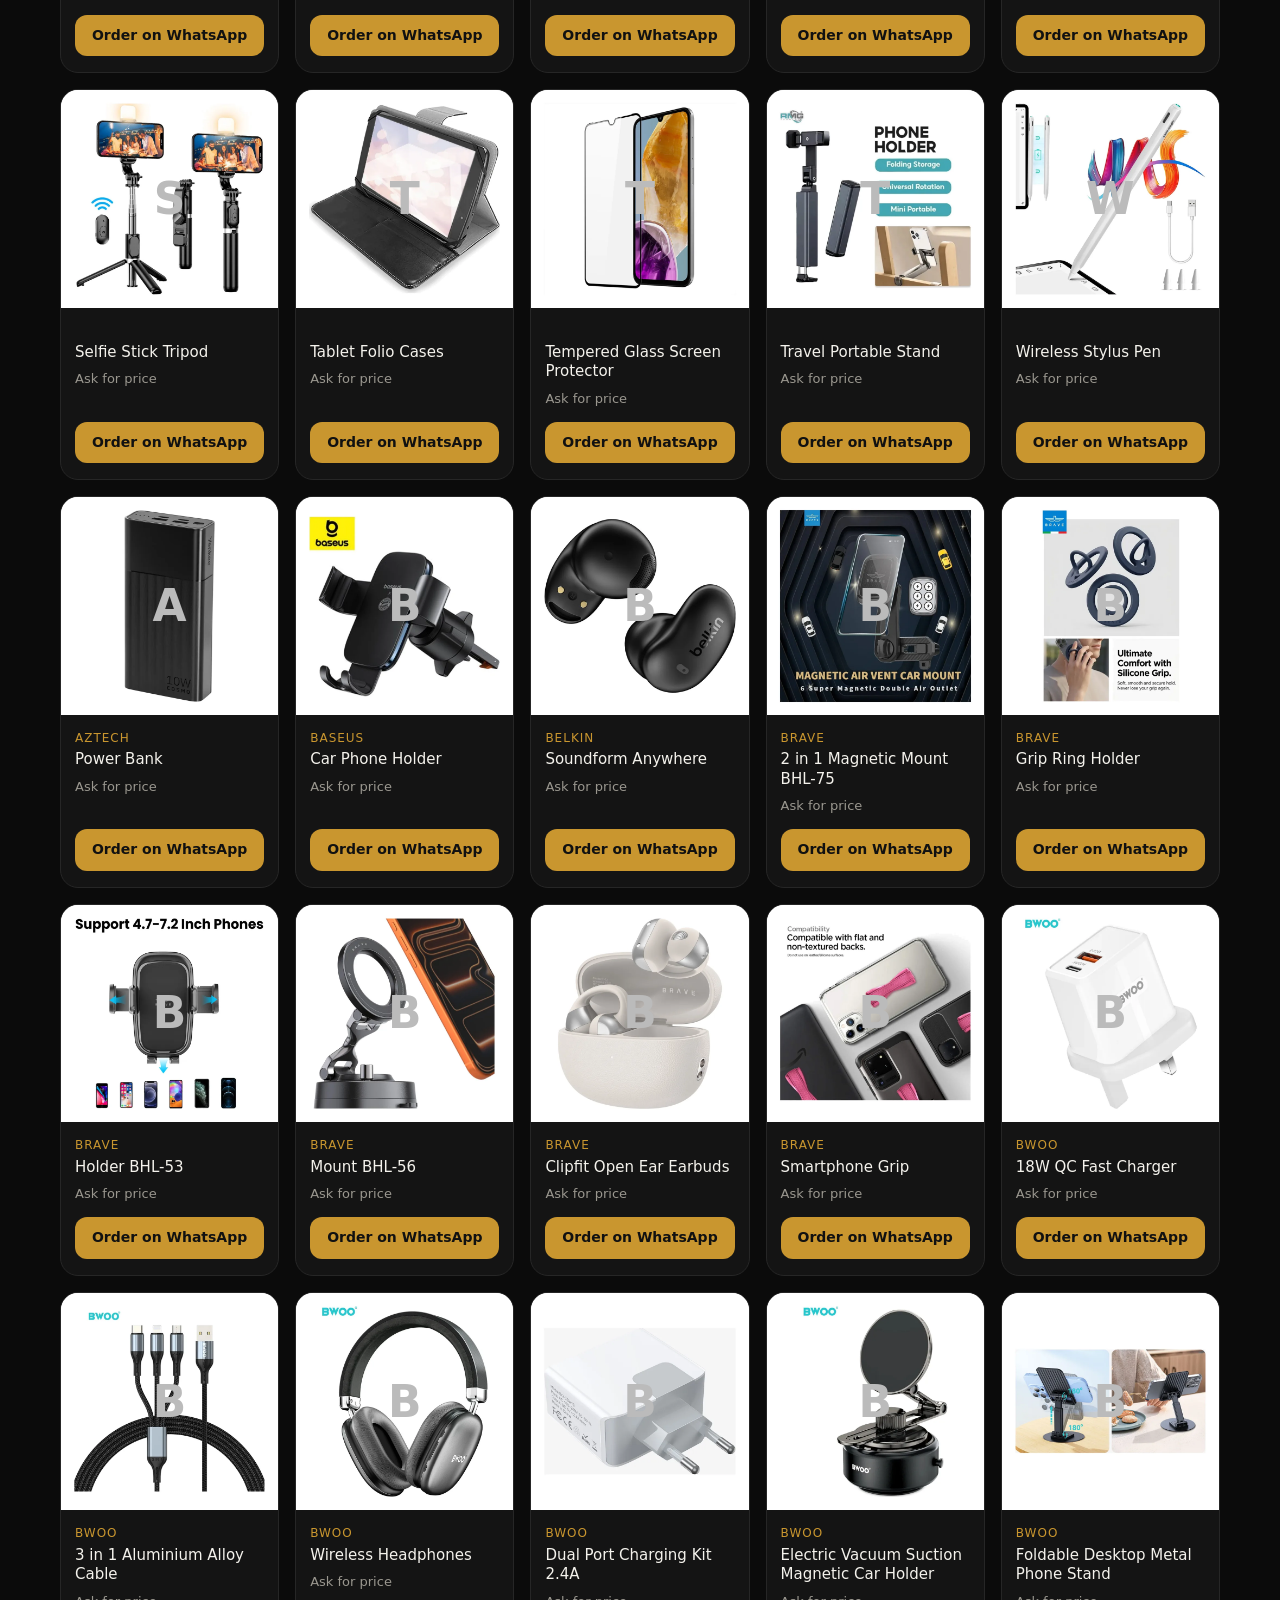
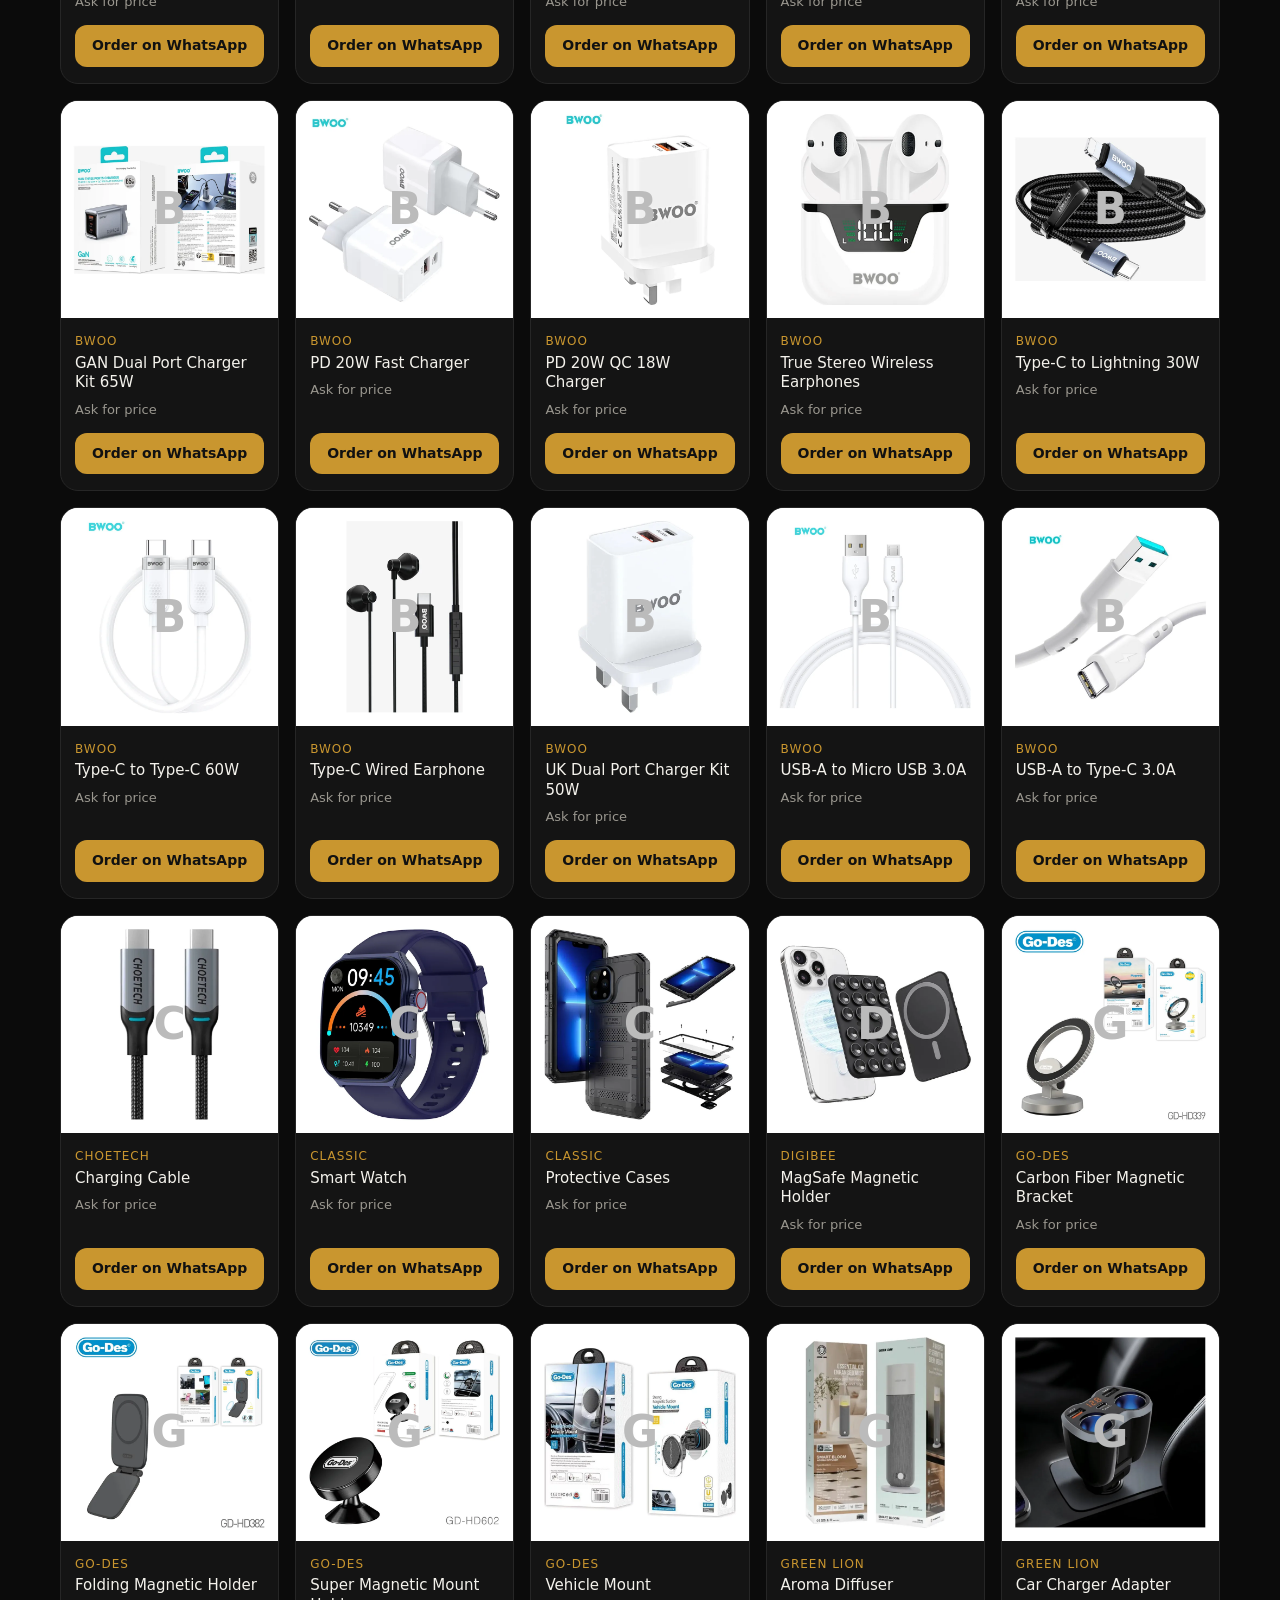
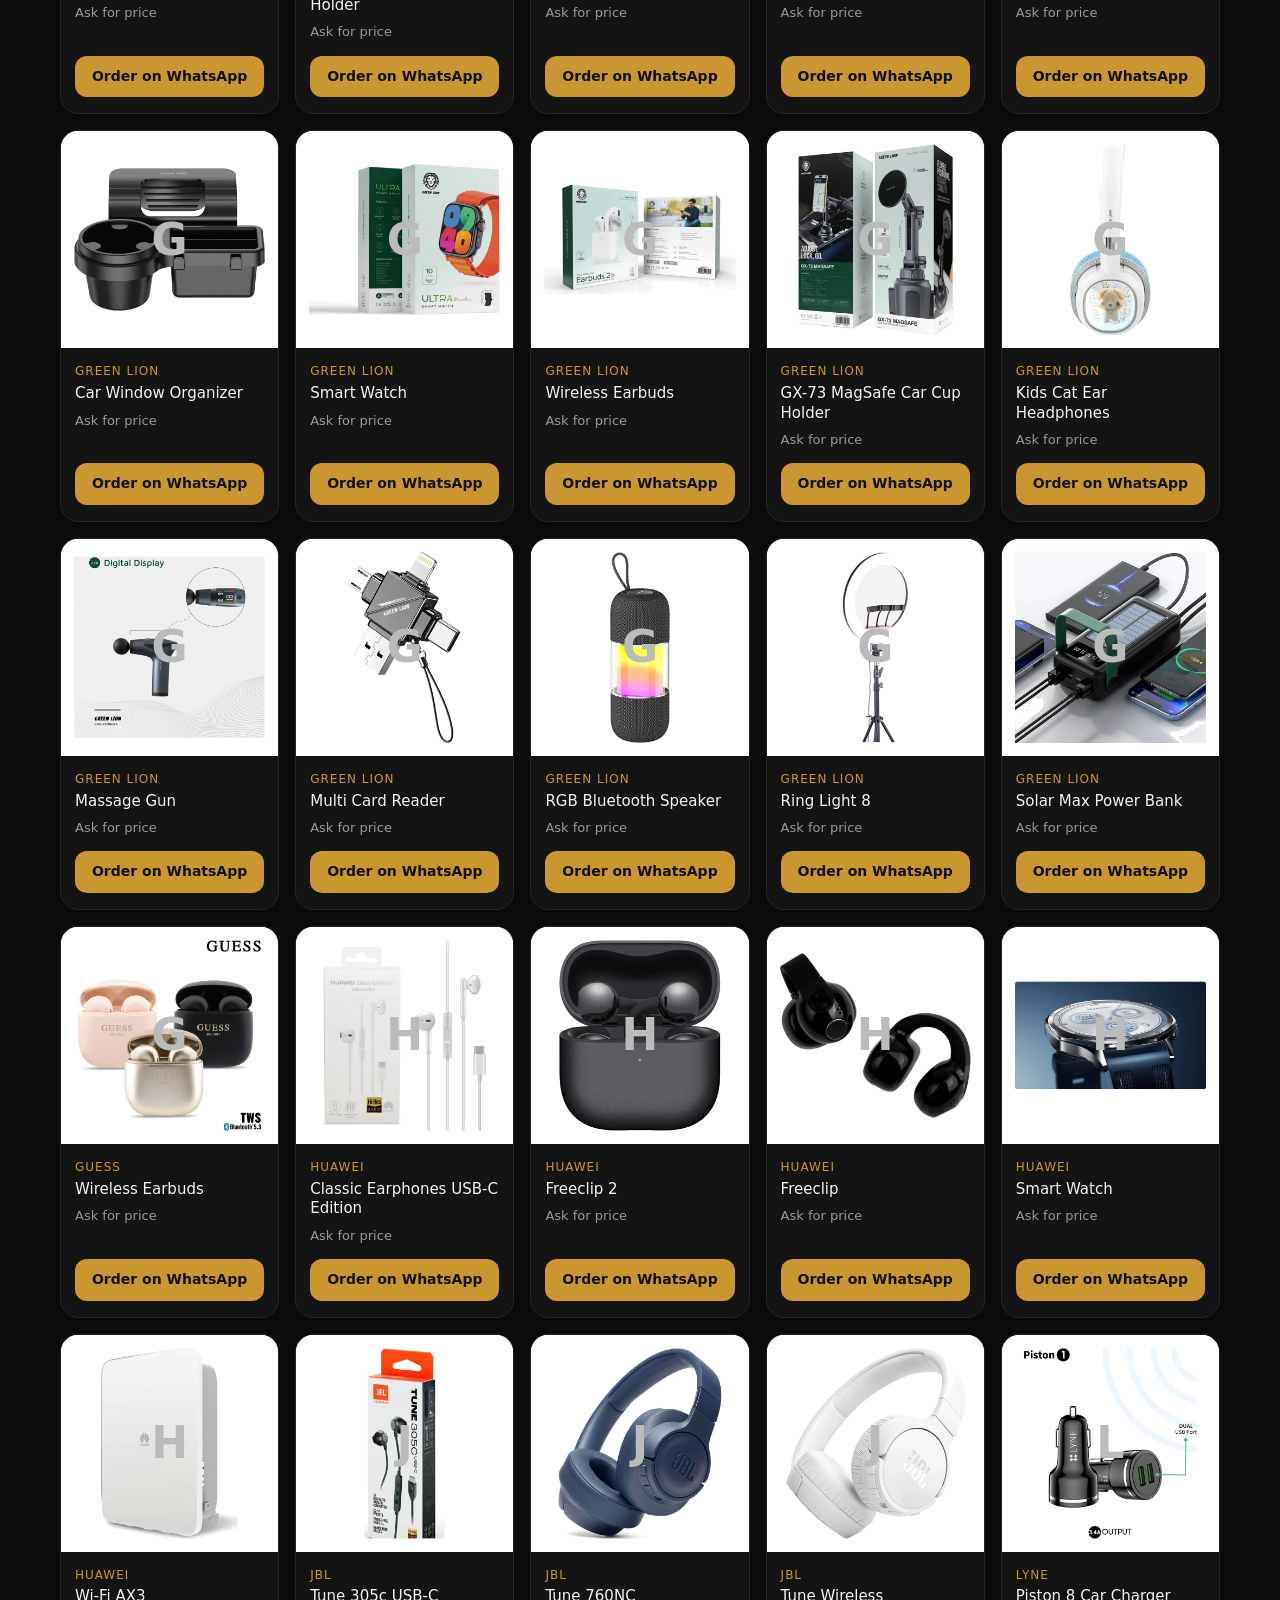
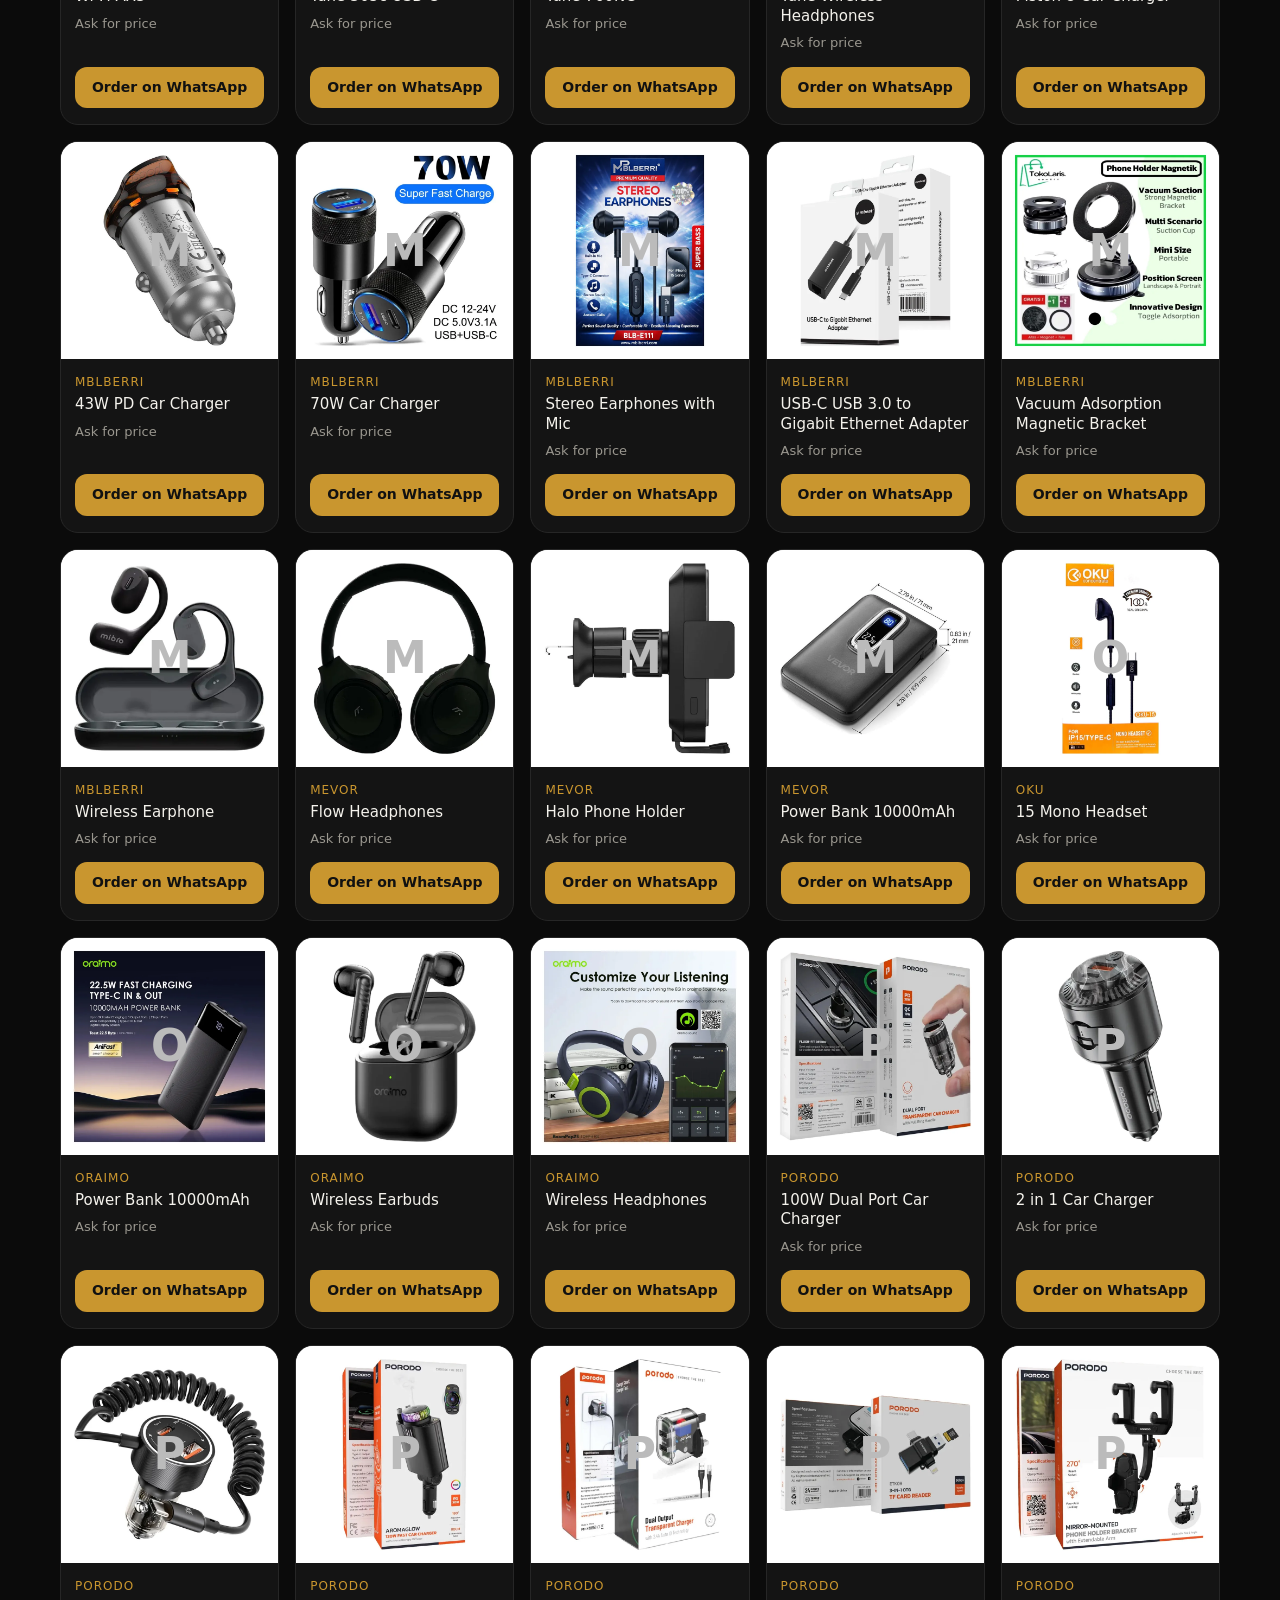
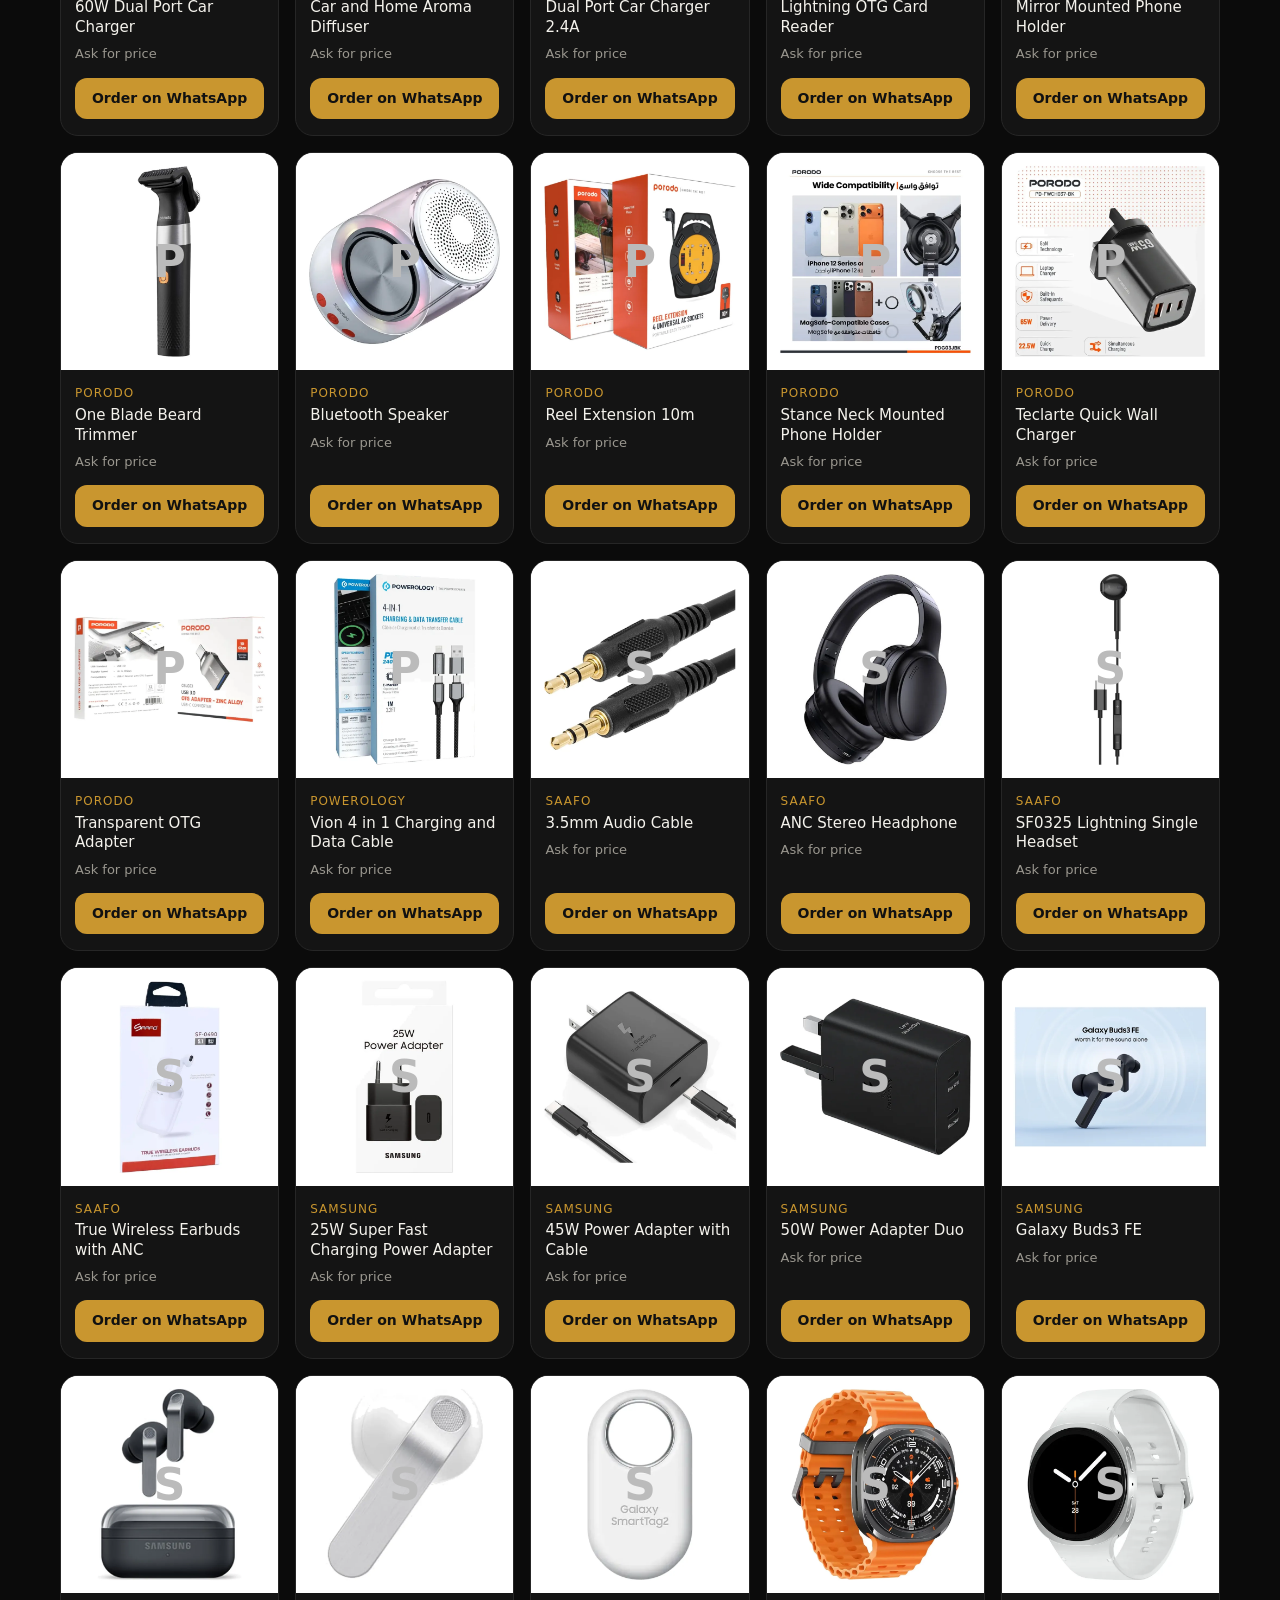
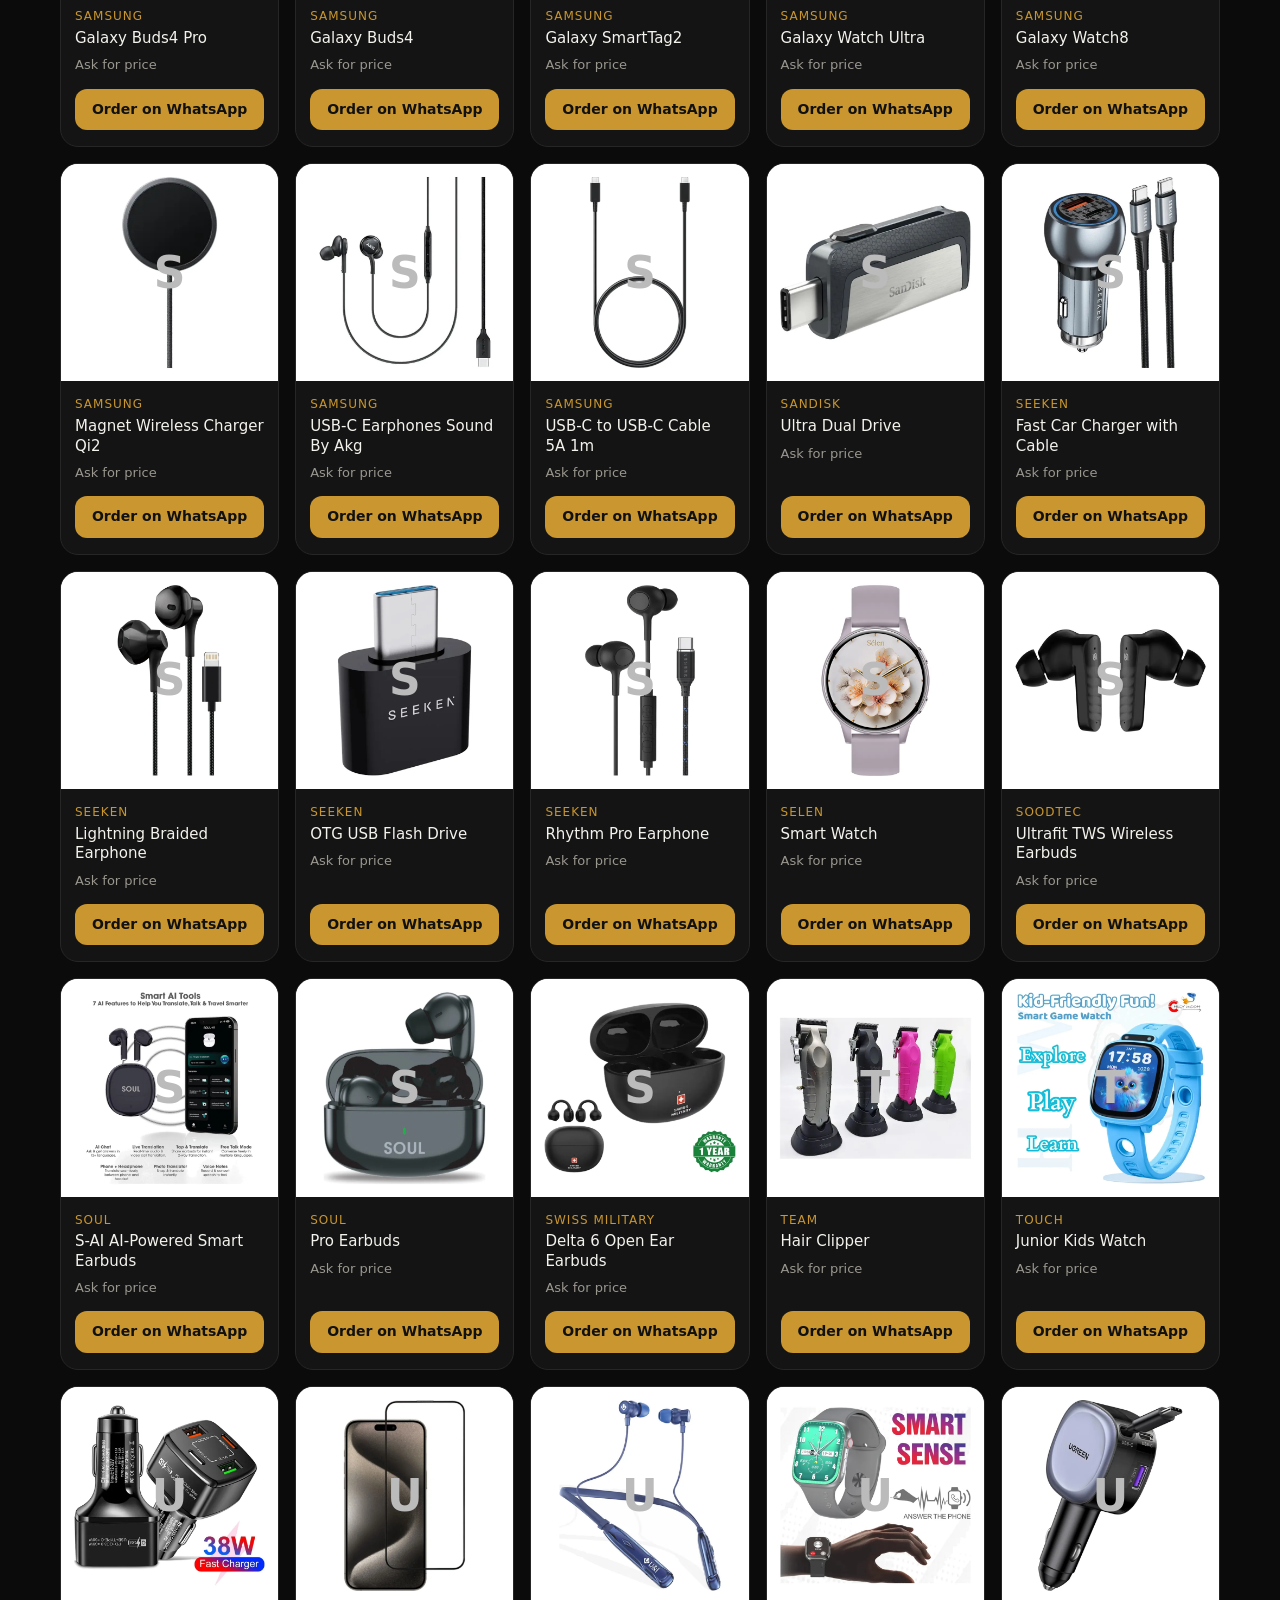
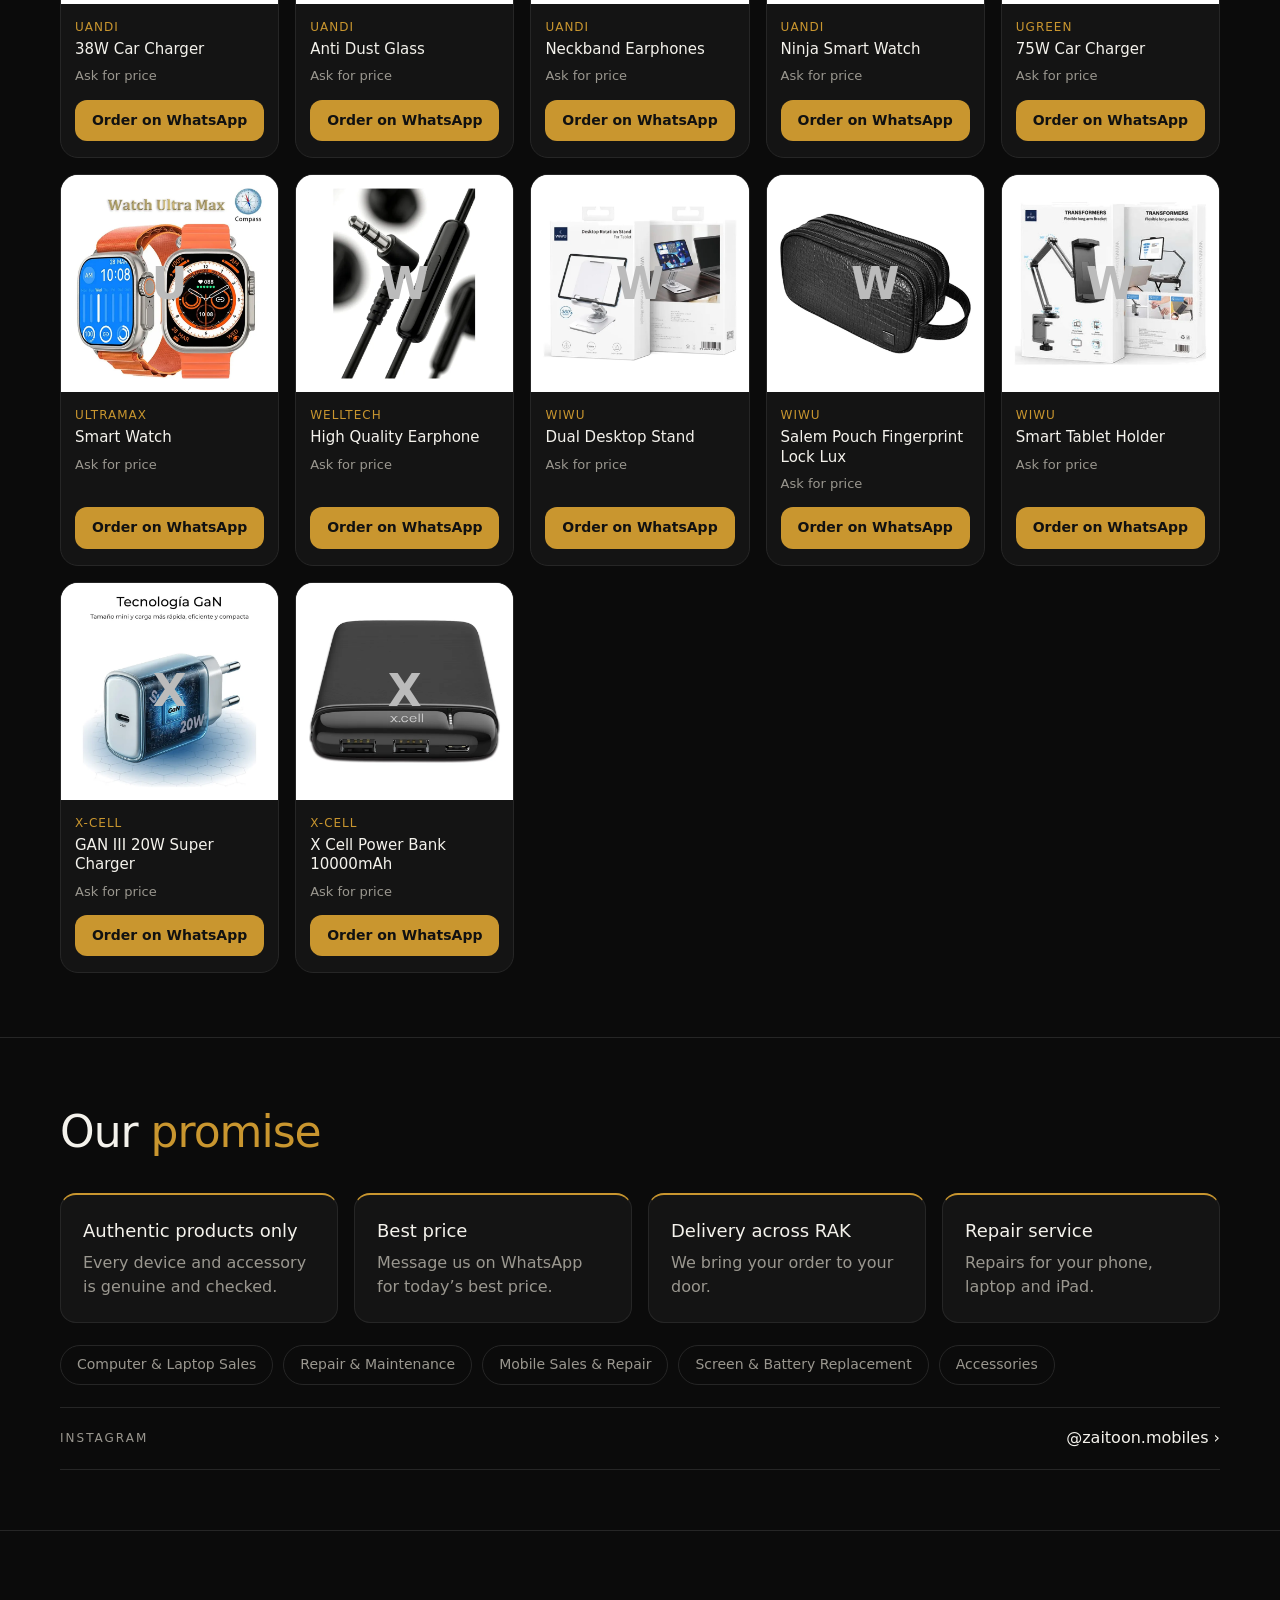
==== commit 54f068cc: "Add files via upload" ====
--- a/index.html
+++ b/index.html
@@ -9,110 +9,138 @@
 <meta property="og:type" content="website">
 <meta property="og:title" content="Al Zaitoon Computer &amp; Mobile Phones · Every device, checked.">
 <meta property="og:description" content="Mobiles, laptops, iPads, accessories &amp; repair in Ras Al Khaimah. Delivery available.">
-<link rel="icon" href="data:image/svg+xml,%3Csvg xmlns='http://www.w3.org/2000/svg' viewBox='0 0 64 64'%3E%3Crect width='64' height='64' rx='14' fill='%230A0A0A'/%3E%3Cpath d='M18 20h28L18 44h28' fill='none' stroke='%23B7D36B' stroke-width='6' stroke-linecap='round' stroke-linejoin='round'/%3E%3C/svg%3E">
+<meta property="og:image" content="/logo.png">
+<link rel="icon" href="/logo.png" type="image/png">
+<link rel="apple-touch-icon" href="/logo.png">
 <style>
-:root{--bg:#0A0A0A;--card:#151515;--line:#262626;--tx:#F4F2EC;--mut:#9A978F;--ac:#B7D36B;--wa:#25D366}
+:root{--bg:#0B0B0B;--card:#141414;--line:#262626;--tx:#F4F2EC;--mut:#9A978F;--ac:#C9962F;--wa:#25D366}
 *{box-sizing:border-box;margin:0}
 html{scroll-behavior:smooth}
-body{background:var(--bg);color:var(--tx);font:16px/1.5 system-ui,-apple-system,"Segoe UI",Roboto,Tahoma,sans-serif;-webkit-font-smoothing:antialiased}
+body{background:var(--bg);color:var(--tx);font:16px/1.55 Roboto,system-ui,-apple-system,"Segoe UI",Tahoma,sans-serif;-webkit-font-smoothing:antialiased}
 a{color:inherit;text-decoration:none}
 .w{max-width:1200px;margin:0 auto;padding:0 20px}
-header{position:sticky;top:0;z-index:20;background:rgba(10,10,10,.88);backdrop-filter:blur(12px);border-bottom:1px solid var(--line)}
-.bar{display:flex;align-items:center;justify-content:space-between;height:64px;gap:12px}
-.logo{font-weight:700;letter-spacing:.2px;display:flex;align-items:center;gap:10px}
-.logo i{display:grid;place-items:center;width:34px;height:34px;border-radius:9px;background:var(--ac);color:#0A0A0A;font-style:normal;font-weight:800}
-nav{display:flex;align-items:center;gap:20px;font-size:14px;color:var(--mut)}
+header{position:sticky;top:0;z-index:20;background:rgba(11,11,11,.9);backdrop-filter:blur(12px);border-bottom:1px solid var(--line)}
+.bar{display:flex;align-items:center;justify-content:space-between;height:68px;gap:12px}
+.logo{display:flex;align-items:center;gap:12px;line-height:1.1}
+.logo img{height:30px;width:auto}
+.logo b{display:block;letter-spacing:2px;font-size:15px}
+.logo small{display:block;color:var(--ac);letter-spacing:2.5px;font-size:11px;font-weight:500}
+nav{display:flex;align-items:center;gap:26px;font-size:14px;color:var(--mut)}
 nav a:hover{color:var(--tx)}
-.lang{border:1px solid var(--line);background:none;color:var(--tx);padding:6px 12px;border-radius:99px;font:inherit;font-size:13px;cursor:pointer}
-.hero{padding:72px 0 48px}
-.hero h1{font-size:clamp(34px,6vw,64px);line-height:1.05;letter-spacing:-1.5px;max-width:14ch}
+.r{display:flex;align-items:center;gap:10px}
+.lang{border:1px solid var(--line);background:none;color:var(--tx);padding:8px 16px;border-radius:99px;font:inherit;font-size:14px;cursor:pointer}
+.btn{display:inline-flex;align-items:center;justify-content:center;gap:8px;padding:11px 22px;border-radius:99px;font-weight:600;border:1px solid var(--line);font-size:15px}
+.btn.g{background:var(--ac);color:#111;border-color:var(--ac)}
+.hero{text-align:center;padding:72px 0 56px;background:radial-gradient(60% 70% at 50% 30%,rgba(201,150,47,.14),transparent 70%)}
+.hero img{height:110px;width:auto;margin-bottom:28px}
+.eyebrow{color:var(--ac);letter-spacing:4px;font-size:13px;font-weight:500;margin-bottom:18px}
+.hero h1{font-size:clamp(40px,8vw,86px);line-height:1.02;letter-spacing:-2px;font-weight:500}
 .hero h1 em{font-style:normal;color:var(--ac)}
-.hero p{color:var(--mut);max-width:52ch;margin:18px 0 28px;font-size:18px}
-.btn{display:inline-flex;align-items:center;gap:8px;padding:12px 22px;border-radius:99px;font-weight:600;border:1px solid var(--line)}
-.btn.p{background:var(--ac);color:#0A0A0A;border-color:var(--ac)}
-.btn.wa{background:var(--wa);color:#04210F;border-color:var(--wa)}
-.tools{position:sticky;top:64px;z-index:10;background:var(--bg);padding:14px 0;border-bottom:1px solid var(--line)}
+.hero p{color:var(--mut);max-width:60ch;margin:22px auto 30px;font-size:18px}
+.row{display:flex;gap:12px;justify-content:center;flex-wrap:wrap}
+.tools{position:sticky;top:68px;z-index:10;background:var(--bg);padding:14px 0;border-bottom:1px solid var(--line)}
 .q{width:100%;padding:13px 18px;border-radius:99px;border:1px solid var(--line);background:var(--card);color:var(--tx);font:inherit;outline:none}
 .q:focus{border-color:var(--ac)}
 .chips{display:flex;gap:8px;overflow-x:auto;padding:12px 0 2px;scrollbar-width:none}
 .chips::-webkit-scrollbar{display:none}
 .chip{flex:none;padding:7px 15px;border-radius:99px;border:1px solid var(--line);background:none;color:var(--mut);font:inherit;font-size:14px;cursor:pointer;white-space:nowrap}
-.chip.on{background:var(--tx);color:#0A0A0A;border-color:var(--tx)}
+.chip.on{background:var(--ac);color:#111;border-color:var(--ac)}
 .cnt{color:var(--mut);font-size:14px;margin:22px 0 14px}
 .grid{display:grid;grid-template-columns:repeat(auto-fill,minmax(210px,1fr));gap:16px;padding-bottom:64px}
 .c{background:var(--card);border:1px solid var(--line);border-radius:18px;overflow:hidden;display:flex;flex-direction:column;transition:border-color .2s,transform .2s}
-.c:hover{border-color:#3a3a3a;transform:translateY(-2px)}
+.c:hover{border-color:var(--ac);transform:translateY(-2px)}
 .im{aspect-ratio:1;background:#fff;display:grid;place-items:center;position:relative}
 .im img{width:100%;height:100%;object-fit:contain}
 .im b{position:absolute;font-size:44px;color:#bbb}
 .in{padding:14px 14px 16px;display:flex;flex-direction:column;gap:3px;flex:1}
 .br{font-size:12px;color:var(--ac);text-transform:uppercase;letter-spacing:1px;min-height:18px}
-.nm{font-size:15px;font-weight:600;line-height:1.3}
+.nm{font-size:15px;font-weight:500;line-height:1.3}
 .pr{color:var(--mut);font-size:13px;margin:4px 0 10px}
-.ord{margin-top:auto;text-align:center;padding:10px;border-radius:12px;background:var(--wa);color:#04210F;font-weight:600;font-size:14px}
+.ord{margin-top:auto;text-align:center;padding:10px;border-radius:12px;background:var(--ac);color:#111;font-weight:600;font-size:14px}
 .empty{grid-column:1/-1;text-align:center;color:var(--mut);padding:60px 0}
-section.s{padding:56px 0;border-top:1px solid var(--line)}
-section.s h2{font-size:clamp(26px,4vw,38px);letter-spacing:-.8px;margin-bottom:22px}
+section.s{padding:60px 0;border-top:1px solid var(--line)}
+section.s h2{font-size:clamp(28px,4.5vw,44px);letter-spacing:-1px;font-weight:500;margin-bottom:26px}
+section.s h2 em{font-style:normal;color:var(--ac)}
 .cols{display:grid;grid-template-columns:repeat(auto-fit,minmax(240px,1fr));gap:16px}
-.box{background:var(--card);border:1px solid var(--line);border-radius:18px;padding:22px}
-.box h3{margin-bottom:6px}
+.box{background:var(--card);border:1px solid var(--line);border-top:2px solid var(--ac);border-radius:16px;padding:22px}
+.box h3{font-weight:500;margin-bottom:6px;font-size:18px}
 .box p{color:var(--mut)}
-footer{border-top:1px solid var(--line);padding:26px 0 90px;color:var(--mut);font-size:14px}
-.fab{position:fixed;inset-inline-end:18px;bottom:18px;z-index:30;width:56px;height:56px;border-radius:50%;background:var(--wa);display:grid;place-items:center;box-shadow:0 8px 24px rgba(0,0,0,.5)}
-.fab svg{width:30px;height:30px;fill:#fff}
-@media(max-width:640px){nav a{display:none}.hero{padding:44px 0 30px}.grid{grid-template-columns:repeat(2,1fr);gap:12px}.in{padding:11px}}
+.srv{display:flex;flex-wrap:wrap;gap:10px;margin-top:22px}
+.srv span{border:1px solid var(--line);border-radius:99px;padding:8px 16px;color:var(--mut);font-size:14px}
+.ig{display:flex;justify-content:space-between;align-items:center;border-top:1px solid var(--line);border-bottom:1px solid var(--line);padding:18px 0;margin-top:22px}
+.ig small{color:var(--mut);letter-spacing:2px;font-size:12px}
+.cta{text-align:center;background:radial-gradient(50% 80% at 50% 100%,rgba(201,150,47,.16),transparent 70%)}
+footer{border-top:1px solid var(--line);padding:28px 0 96px;color:var(--mut);font-size:14px}
+footer .w{display:flex;justify-content:space-between;align-items:center;gap:14px;flex-wrap:wrap}
+.fl{display:flex;align-items:center;gap:12px}
+.fl img{height:26px}
+.fl small{display:block;color:var(--ac);letter-spacing:2px;font-size:11px}
+.fab{position:fixed;inset-inline-end:18px;bottom:18px;z-index:30;width:56px;height:56px;border-radius:50%;background:var(--ac);display:grid;place-items:center;box-shadow:0 8px 24px rgba(0,0,0,.5)}
+.fab svg{width:28px;height:28px;fill:#111}
+@media(max-width:760px){nav{display:none}.hero{padding:44px 0 36px}.hero img{height:84px}.grid{grid-template-columns:repeat(2,1fr);gap:12px}.in{padding:11px}.btn{padding:10px 16px}}
 </style>
 </head>
 <body>
 <header><div class="w bar">
-  <a class="logo" href="#top"><i>Z</i><span data-t="brand"></span></a>
-  <nav><a href="#collection" data-t="navShop"></a><a href="#promise" data-t="navWhy"></a><a href="#visit" data-t="navVisit"></a><button class="lang" id="lang">العربية</button></nav>
+  <a class="logo" href="#top"><img src="/logo.png" alt=""><span><b>ZAITOON</b><small>MOBILES</small></span></a>
+  <nav><a href="#collection" data-t="navShop"></a><a href="#promise" data-t="navWhy"></a><a href="#visit" data-t="navVisit"></a></nav>
+  <div class="r"><button class="lang" id="lang">عربي</button><a class="btn g" id="msg" target="_blank" rel="noopener" data-t="msg"></a></div>
 </div></header>
 
 <main id="top">
-<div class="w hero">
-  <h1 data-h="hero"></h1>
+<div class="hero"><div class="w">
+  <img src="/logo.png" alt="Al Zaitoon">
+  <div class="eyebrow" data-t="eyebrow"></div>
+  <h1 data-h></h1>
   <p data-t="sub"></p>
-  <a class="btn wa" id="heroWa" target="_blank" rel="noopener" data-t="chat"></a>
-</div>
+  <div class="row"><a class="btn g" id="heroWa" target="_blank" rel="noopener" data-t="msg"></a><a class="btn" href="#collection" data-t="browse"></a></div>
+</div></div>
 
 <div class="tools" id="collection"><div class="w">
   <input class="q" id="q" type="search" autocomplete="off">
   <div class="chips" id="chips"></div>
 </div></div>
-
-<div class="w">
-  <div class="cnt" id="cnt"></div>
-  <div class="grid" id="grid"></div>
-</div>
+<div class="w"><div class="cnt" id="cnt"></div><div class="grid" id="grid"></div></div>
 
 <section class="s" id="promise"><div class="w">
-  <h2 data-t="whyH"></h2>
+  <h2 data-h2="whyH"></h2>
   <div class="cols">
     <div class="box"><h3 data-t="w1h"></h3><p data-t="w1p"></p></div>
     <div class="box"><h3 data-t="w2h"></h3><p data-t="w2p"></p></div>
     <div class="box"><h3 data-t="w3h"></h3><p data-t="w3p"></p></div>
+    <div class="box"><h3 data-t="w4h"></h3><p data-t="w4p"></p></div>
+  </div>
+  <div class="srv" id="srv"></div>
+  <a class="ig" href="https://instagram.com/zaitoon.mobiles" target="_blank" rel="noopener"><small>INSTAGRAM</small><span dir="ltr">@zaitoon.mobiles ›</span></a>
+</div></section>
+
+<section class="s" id="visit"><div class="w">
+  <h2 data-h2="visitH"></h2>
+  <div class="cols">
+    <div class="box"><h3 data-t="addrH"></h3><p data-t="addr"></p></div>
+    <div class="box"><h3 data-t="whatsH"></h3><p dir="ltr" style="text-align:start"><a href="https://wa.me/971555400551" target="_blank" rel="noopener">+971 55 540 0551</a></p></div>
+    <div class="box"><h3 data-t="mailH"></h3><p dir="ltr" style="text-align:start"><a href="mailto:zaitoonmobile@gmail.com">zaitoonmobile@gmail.com</a></p></div>
   </div>
 </div></section>
 
-<section class="s" id="visit"><div class="w">
-  <h2 data-t="visitH"></h2>
-  <div class="cols">
-    <div class="box"><h3 data-t="addrH"></h3><p data-t="addr"></p></div>
-    <div class="box"><h3 data-t="whatsH"></h3><p dir="ltr" style="text-align:start"><a href="https://wa.me/971555400551" target="_blank" rel="noopener">+971 55 540 0551</a></p></div>
-  </div>
+<section class="s cta"><div class="w">
+  <h2 data-h2="ctaH"></h2>
+  <div class="row"><a class="btn g" id="ctaWa" target="_blank" rel="noopener" data-t="msg"></a><a class="btn" href="https://instagram.com/zaitoon.mobiles" target="_blank" rel="noopener" data-t="follow"></a></div>
 </div></section>
 </main>
 
-<footer><div class="w">© <span id="yr"></span> <span data-t="brand"></span> · <a href="#top" data-t="top"></a></div></footer>
+<footer><div class="w">
+  <div class="fl"><img src="/logo.png" alt=""><span><b>ZAITOON</b><small data-t="fsub"></small></span></div>
+  <div>© <span id="yr"></span> <span data-t="brand"></span> · <span data-t="city"></span></div>
+</div></footer>
 
 <a class="fab" id="fab" target="_blank" rel="noopener" aria-label="WhatsApp"><svg viewBox="0 0 32 32"><path d="M4 5h24v16H14l-7 6v-6H4z"/></svg></a>
 
 <script>
 const WA='971555400551';
 const T={
-en:{brand:'Al Zaitoon Computer & Mobile Phones',navShop:'Shop',navWhy:'Why us',navVisit:'Visit',sub:'Mobiles, laptops, iPads, accessories and repair in Ras Al Khaimah. Delivery available across RAK.',chat:'Chat on WhatsApp',search:'Search products or brands…',all:'All',items:n=>n+(n===1?' product':' products'),none:'No products match your search.',ask:'Ask for price',order:'Order on WhatsApp',whyH:'Why Al Zaitoon',w1h:'Every device, checked',w1p:'Each device is tested before it reaches you.',w2h:'Delivery across RAK',w2p:'Order on WhatsApp and we deliver to your door.',w3h:'Repair in-house',w3p:'Phones, tablets and laptops repaired by our team.',visitH:'Visit us',addrH:'Address',addr:'Al Dhait South, Ras Al Khaimah, UAE',whatsH:'WhatsApp',top:'Back to top',hello:'Hello Al Zaitoon, I’d like to order: ',hi:'Hello Al Zaitoon, I’d like to ask about your products.'},
-ar:{brand:'الزيتون للكمبيوتر والجوالات',navShop:'المنتجات',navWhy:'لماذا نحن',navVisit:'زورونا',sub:'جوالات ولابتوبات وآيباد وإكسسوارات وصيانة في رأس الخيمة. التوصيل متاح في جميع أنحاء الإمارة.',chat:'تواصل عبر واتساب',search:'ابحث عن منتج أو ماركة…',all:'الكل',items:n=>n+' منتج',none:'لا توجد منتجات مطابقة لبحثك.',ask:'اسأل عن السعر',order:'اطلب عبر واتساب',whyH:'لماذا الزيتون',w1h:'كل جهاز مفحوص',w1p:'نفحص كل جهاز قبل أن يصل إليك.',w2h:'توصيل في رأس الخيمة',w2p:'اطلب عبر واتساب ونوصل إلى باب بيتك.',w3h:'صيانة داخل المحل',w3p:'صيانة الجوالات والأجهزة اللوحية واللابتوبات على يد فريقنا.',visitH:'زورونا',addrH:'العنوان',addr:'الظيت الجنوبي، رأس الخيمة، الإمارات',whatsH:'واتساب',top:'إلى الأعلى',hello:'مرحباً الزيتون، أرغب بطلب: ',hi:'مرحباً الزيتون، أود الاستفسار عن منتجاتكم.'}
+en:{brand:'Al Zaitoon Computer & Mobile Phones',city:'Ras Al Khaimah',fsub:'COMPUTER & MOBILE PHONES',navShop:'Collection',navWhy:'Our Promise',navVisit:'Visit',msg:'Message us',browse:'Browse collection',eyebrow:'MOBILES · LAPTOPS · IPADS · RAS AL KHAIMAH',sub:'Technology should feel effortless. We help you find the right phone, laptop or iPad, keep it running right, and bring it to your door.',search:'Search products or brands…',all:'All',items:n=>n+(n===1?' product':' products'),none:'No products match your search.',ask:'Ask for price',order:'Order on WhatsApp',whyH:'Our <em>promise</em>',w1h:'Authentic products only',w1p:'Every device and accessory is genuine and checked.',w2h:'Best price',w2p:'Message us on WhatsApp for today’s best price.',w3h:'Delivery across RAK',w3p:'We bring your order to your door.',w4h:'Repair service',w4p:'Repairs for your phone, laptop and iPad.',srv:['Computer & Laptop Sales','Repair & Maintenance','Mobile Sales & Repair','Screen & Battery Replacement','Accessories'],visitH:'Visit <em>us</em>',addrH:'Address',addr:'Al Dhait South, Ras Al Khaimah, UAE',whatsH:'WhatsApp',mailH:'Email',ctaH:'Your next device is <em>waiting.</em>',follow:'Follow on Instagram',hello:'Hello Al Zaitoon, I’d like to order: ',hi:'Hello Al Zaitoon, I’d like to ask about your products.'},
+ar:{brand:'الزيتون للكمبيوتر والهواتف المحمولة',city:'رأس الخيمة',fsub:'أجهزة الكمبيوتر والهواتف المحمولة',navShop:'المنتجات',navWhy:'وعدنا',navVisit:'زورونا',msg:'راسلنا',browse:'تصفح المنتجات',eyebrow:'جوالات · لابتوبات · آيباد · رأس الخيمة',sub:'التقنية يجب أن تكون سهلة. نساعدك في اختيار الهاتف أو اللابتوب أو الآيباد المناسب، ونحافظ على عمله، ونوصله إلى باب بيتك.',search:'ابحث عن منتج أو ماركة…',all:'الكل',items:n=>n+' منتج',none:'لا توجد منتجات مطابقة لبحثك.',ask:'اسأل عن السعر',order:'اطلب عبر واتساب',whyH:'<em>وعدنا</em> لك',w1h:'منتجات أصلية فقط',w1p:'كل جهاز وملحق أصلي ومفحوص.',w2h:'أفضل سعر',w2p:'راسلنا على واتساب لأفضل سعر اليوم.',w3h:'توصيل في رأس الخيمة',w3p:'نوصل طلبك إلى باب بيتك.',w4h:'خدمة الصيانة',w4p:'صيانة الهاتف واللابتوب والآيباد.',srv:['بيع أجهزة الكمبيوتر المحمولة والمكتبية','الصيانة والإصلاح','بيع الهواتف المحمولة وإصلاحها','استبدال الشاشة والبطارية','ملحقات'],visitH:'<em>زورونا</em>',addrH:'العنوان',addr:'الظيت الجنوبي، رأس الخيمة، الإمارات',whatsH:'واتساب',mailH:'البريد الإلكتروني',ctaH:'جهازك القادم <em>ينتظرك.</em>',follow:'تابعنا على إنستغرام',hello:'مرحباً الزيتون، أرغب بطلب: ',hi:'مرحباً الزيتون، أود الاستفسار عن منتجاتكم.'}
 };
 const H={en:'Every device, <em>checked.</em>',ar:'كل جهاز، <em>مفحوص.</em>'};
 const $=id=>document.getElementById(id);
@@ -136,11 +164,14 @@
   }).join(''):'<div class="empty">'+T[L].none+'</div>';
 }
 function lang(){
+  const t=T[L];
   document.documentElement.lang=L;document.documentElement.dir=L==='ar'?'rtl':'ltr';
-  document.querySelectorAll('[data-t]').forEach(e=>e.textContent=T[L][e.dataset.t]);
+  document.querySelectorAll('[data-t]').forEach(e=>e.textContent=t[e.dataset.t]);
+  document.querySelectorAll('[data-h2]').forEach(e=>e.innerHTML=t[e.dataset.h2]);
   document.querySelector('[data-h]').innerHTML=H[L];
-  $('q').placeholder=T[L].search;$('lang').textContent=L==='ar'?'English':'العربية';
-  $('heroWa').href=wa(T[L].hi);$('fab').href=wa(T[L].hi);
+  $('srv').innerHTML=t.srv.map(s=>'<span>'+s+'</span>').join('');
+  $('q').placeholder=t.search;$('lang').textContent=L==='ar'?'English':'عربي';
+  ['msg','heroWa','ctaWa','fab'].forEach(i=>$(i).href=wa(t.hi));
   chips();grid();
 }
 $('lang').onclick=()=>{L=L==='ar'?'en':'ar';lang()};
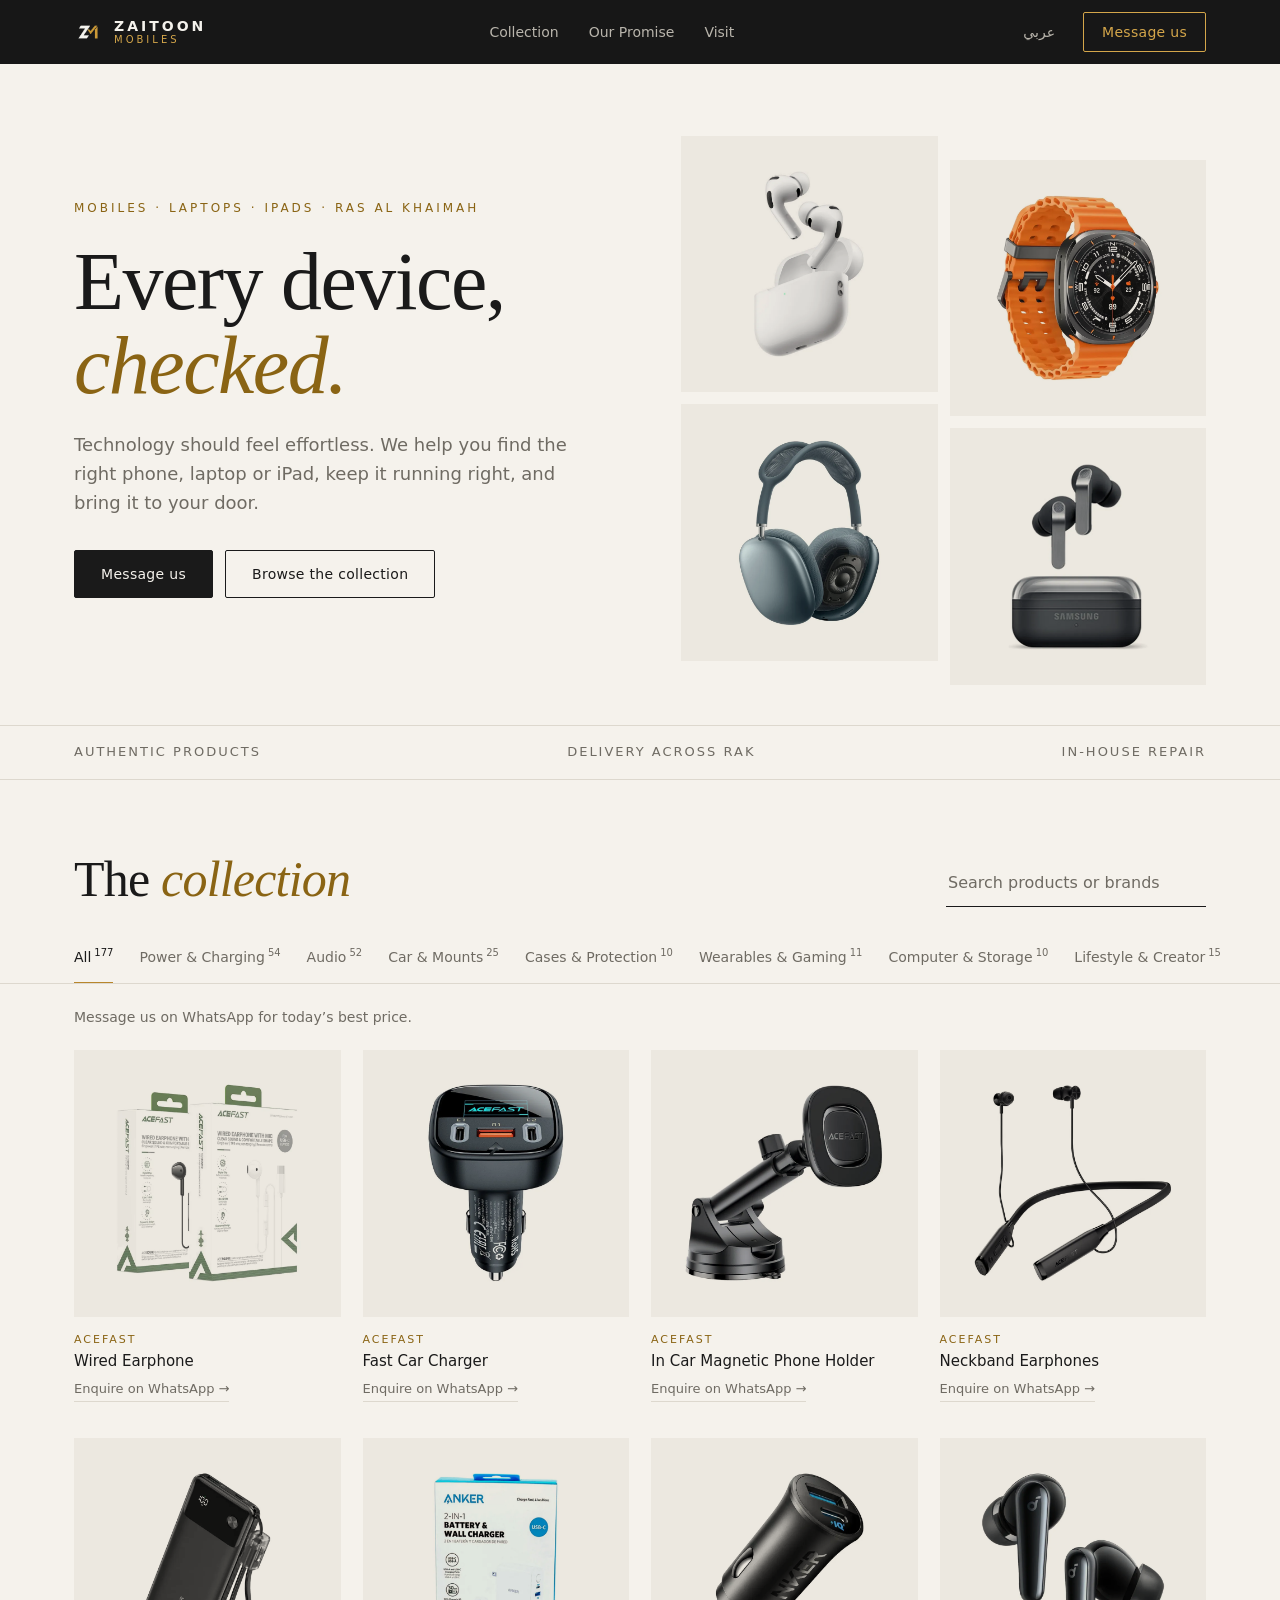
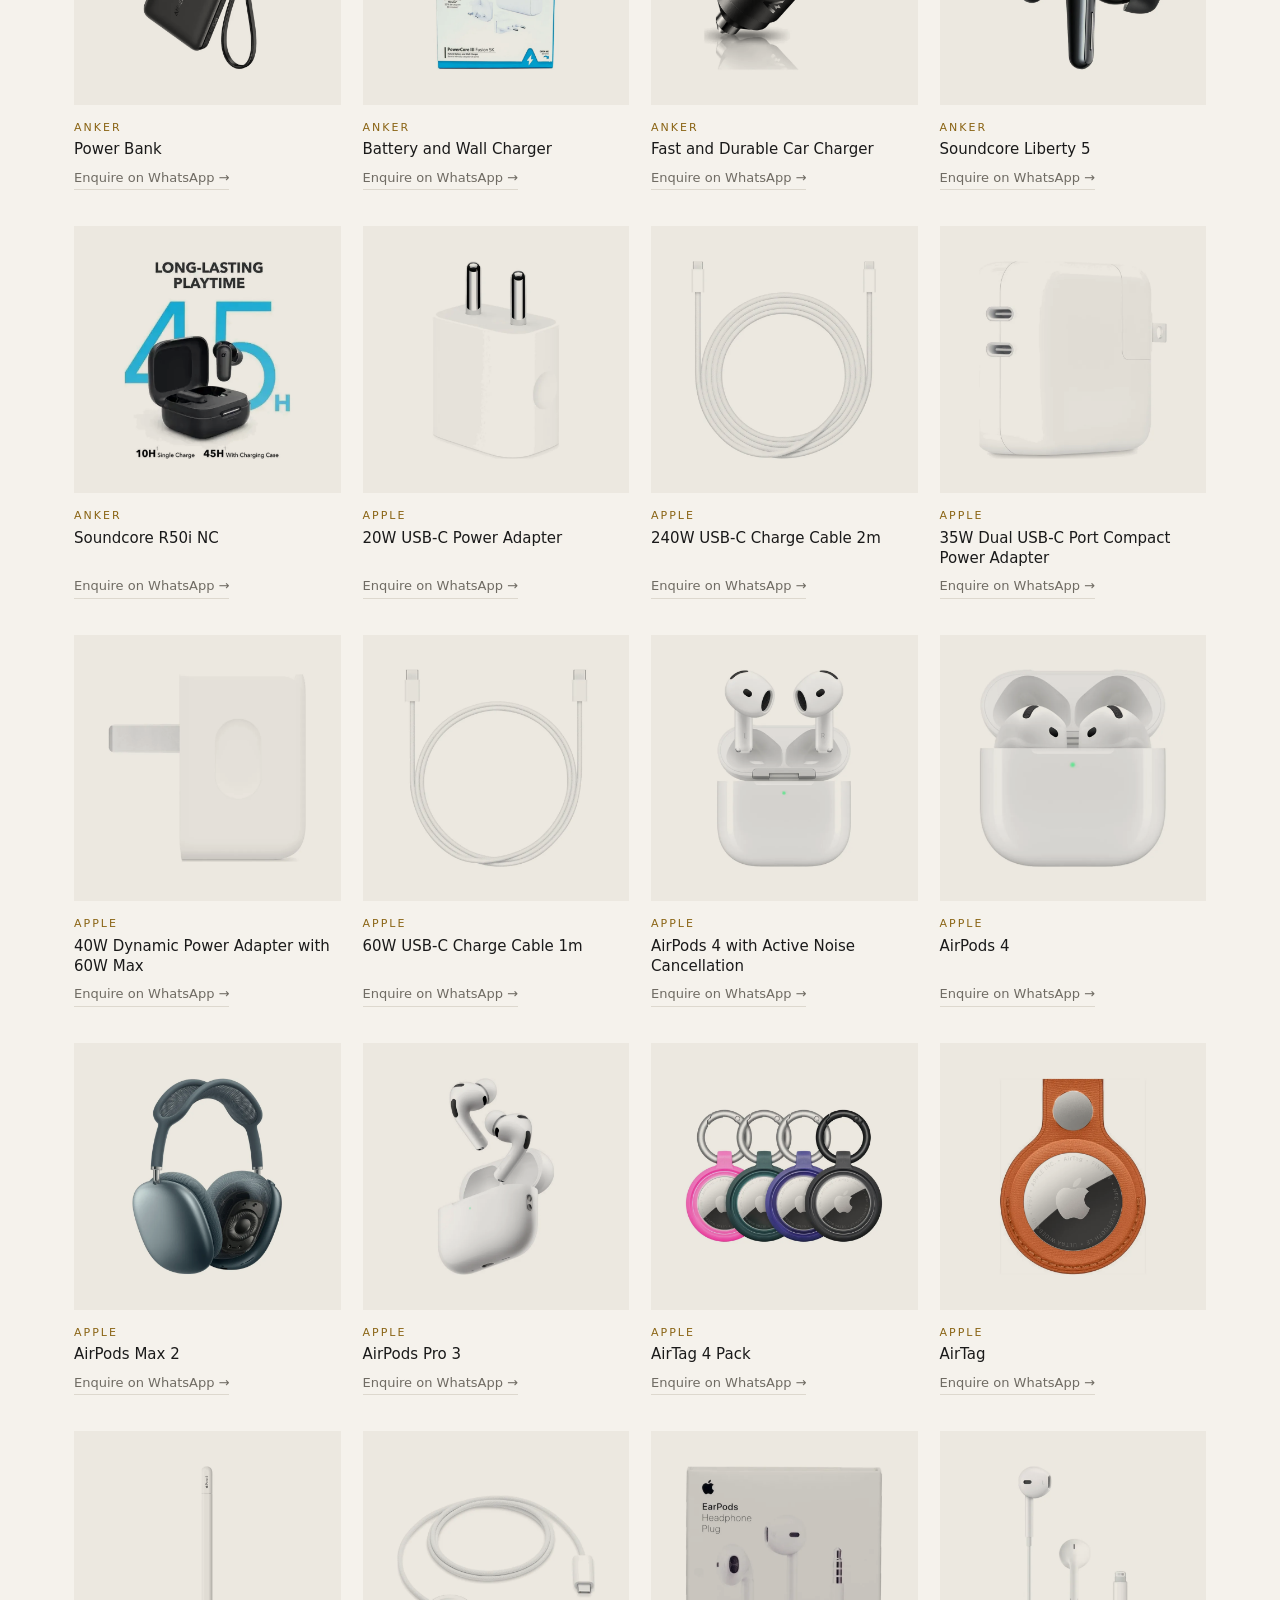
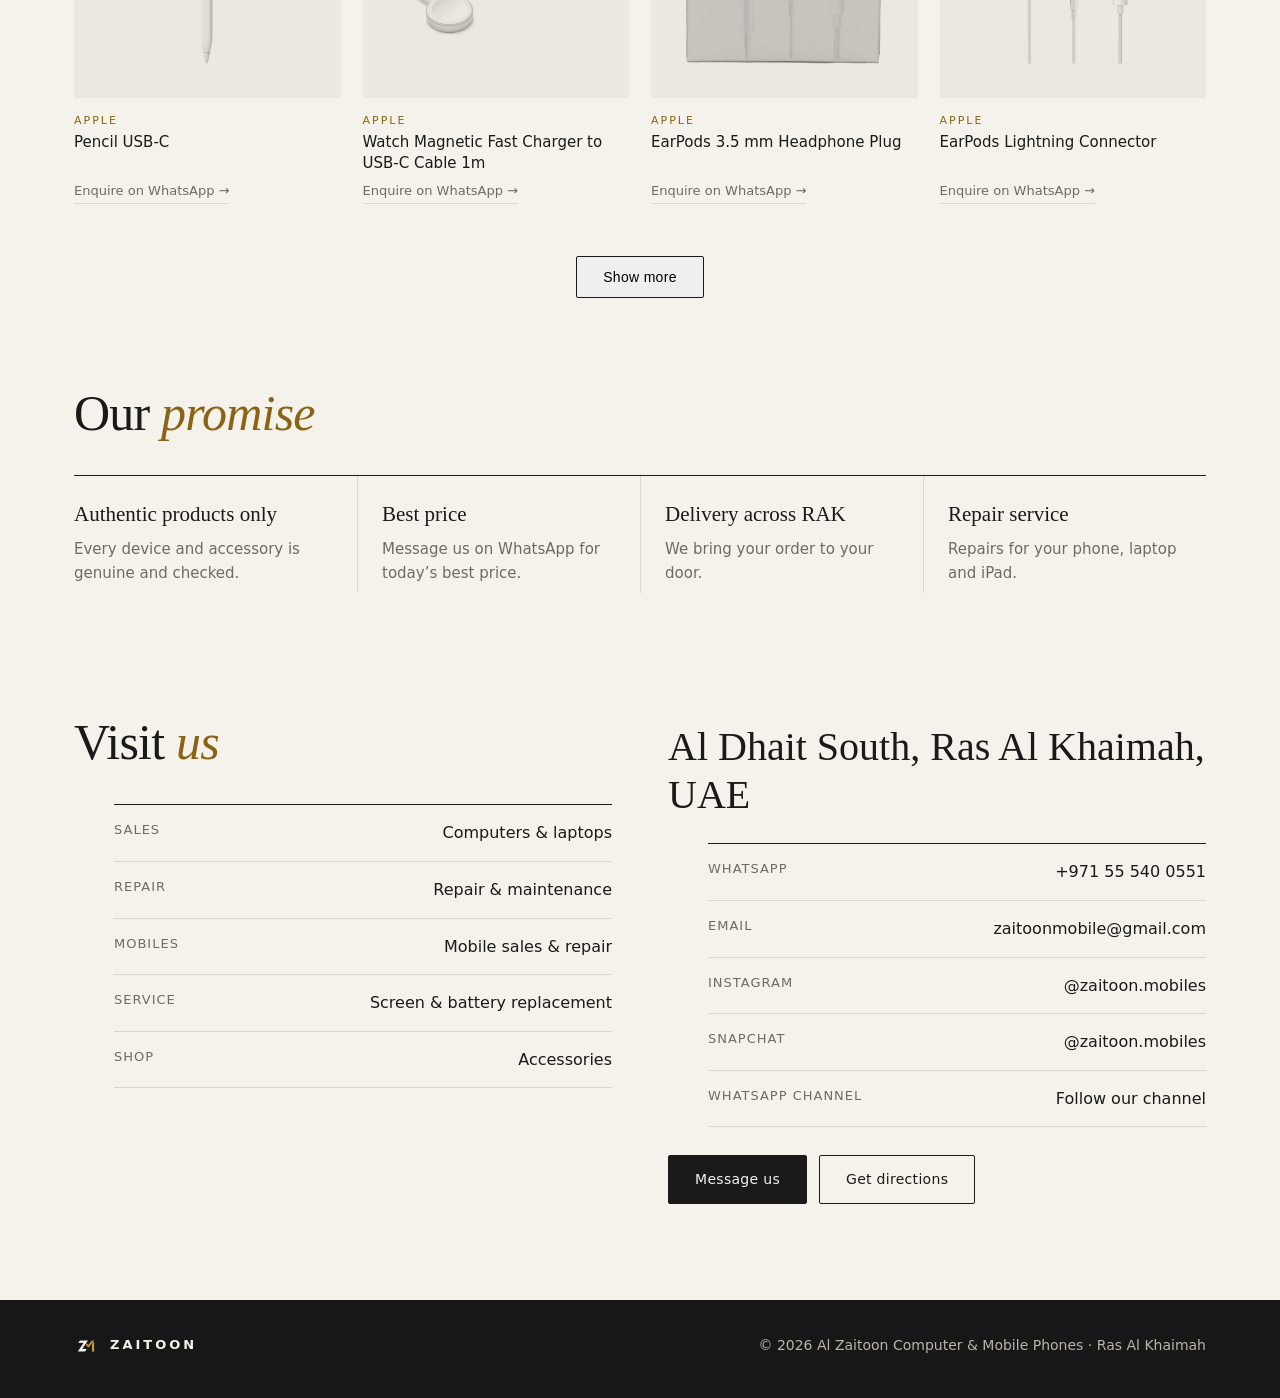
==== commit fa460cf5: "Add files via upload" ====
--- a/index.html
+++ b/index.html
@@ -5,7 +5,7 @@
 <meta name="viewport" content="width=device-width, initial-scale=1, viewport-fit=cover">
 <title>Al Zaitoon Computer &amp; Mobile Phones · Mobiles, Laptops, iPads &amp; Repair · Ras Al Khaimah</title>
 <meta name="description" content="Al Zaitoon Computer &amp; Mobile Phones in Al Dhait South, Ras Al Khaimah: mobiles, laptops, iPads, accessories and repair. Delivery available across RAK. WhatsApp +971 55 540 0551.">
-<meta name="theme-color" content="#0A0A0A">
+<meta name="theme-color" content="#171717">
 <meta property="og:type" content="website">
 <meta property="og:title" content="Al Zaitoon Computer &amp; Mobile Phones · Every device, checked.">
 <meta property="og:description" content="Mobiles, laptops, iPads, accessories &amp; repair in Ras Al Khaimah. Delivery available.">
@@ -13,155 +13,178 @@
 <link rel="icon" href="/logo.png" type="image/png">
 <link rel="apple-touch-icon" href="/logo.png">
 <style>
-:root{--bg:#0B0B0B;--card:#141414;--line:#262626;--tx:#F4F2EC;--mut:#9A978F;--ac:#C9962F;--wa:#25D366}
+:root{--bg:#F5F2EC;--ink:#1A1A1A;--mut:#6F6B63;--line:#DDD8CE;--tile:#ECE8E0;--gold:#B8862B;--gt:#8A6414;--dk:#171717}
 *{box-sizing:border-box;margin:0}
 html{scroll-behavior:smooth}
-body{background:var(--bg);color:var(--tx);font:16px/1.55 Roboto,system-ui,-apple-system,"Segoe UI",Tahoma,sans-serif;-webkit-font-smoothing:antialiased}
+body{background:var(--bg);color:var(--ink);font:16px/1.6 system-ui,-apple-system,"Segoe UI",Roboto,Tahoma,sans-serif;-webkit-font-smoothing:antialiased}
 a{color:inherit;text-decoration:none}
-.w{max-width:1200px;margin:0 auto;padding:0 20px}
-header{position:sticky;top:0;z-index:20;background:rgba(11,11,11,.9);backdrop-filter:blur(12px);border-bottom:1px solid var(--line)}
-.bar{display:flex;align-items:center;justify-content:space-between;height:68px;gap:12px}
+.w{max-width:1180px;margin:0 auto;padding:0 24px}
+.serif,h1,h2{font-family:"Iowan Old Style","Palatino Linotype",Palatino,Georgia,"Times New Roman",serif;font-weight:400}
+header{position:sticky;top:0;z-index:20;background:var(--dk);color:#F4F2EC}
+.bar{display:flex;align-items:center;justify-content:space-between;height:64px;gap:16px}
 .logo{display:flex;align-items:center;gap:12px;line-height:1.1}
-.logo img{height:30px;width:auto}
-.logo b{display:block;letter-spacing:2px;font-size:15px}
-.logo small{display:block;color:var(--ac);letter-spacing:2.5px;font-size:11px;font-weight:500}
-nav{display:flex;align-items:center;gap:26px;font-size:14px;color:var(--mut)}
-nav a:hover{color:var(--tx)}
-.r{display:flex;align-items:center;gap:10px}
-.lang{border:1px solid var(--line);background:none;color:var(--tx);padding:8px 16px;border-radius:99px;font:inherit;font-size:14px;cursor:pointer}
-.btn{display:inline-flex;align-items:center;justify-content:center;gap:8px;padding:11px 22px;border-radius:99px;font-weight:600;border:1px solid var(--line);font-size:15px}
-.btn.g{background:var(--ac);color:#111;border-color:var(--ac)}
-.hero{text-align:center;padding:72px 0 56px;background:radial-gradient(60% 70% at 50% 30%,rgba(201,150,47,.14),transparent 70%)}
-.hero img{height:110px;width:auto;margin-bottom:28px}
-.eyebrow{color:var(--ac);letter-spacing:4px;font-size:13px;font-weight:500;margin-bottom:18px}
-.hero h1{font-size:clamp(40px,8vw,86px);line-height:1.02;letter-spacing:-2px;font-weight:500}
-.hero h1 em{font-style:normal;color:var(--ac)}
-.hero p{color:var(--mut);max-width:60ch;margin:22px auto 30px;font-size:18px}
-.row{display:flex;gap:12px;justify-content:center;flex-wrap:wrap}
-.tools{position:sticky;top:68px;z-index:10;background:var(--bg);padding:14px 0;border-bottom:1px solid var(--line)}
-.q{width:100%;padding:13px 18px;border-radius:99px;border:1px solid var(--line);background:var(--card);color:var(--tx);font:inherit;outline:none}
-.q:focus{border-color:var(--ac)}
-.chips{display:flex;gap:8px;overflow-x:auto;padding:12px 0 2px;scrollbar-width:none}
-.chips::-webkit-scrollbar{display:none}
-.chip{flex:none;padding:7px 15px;border-radius:99px;border:1px solid var(--line);background:none;color:var(--mut);font:inherit;font-size:14px;cursor:pointer;white-space:nowrap}
-.chip.on{background:var(--ac);color:#111;border-color:var(--ac)}
-.cnt{color:var(--mut);font-size:14px;margin:22px 0 14px}
-.grid{display:grid;grid-template-columns:repeat(auto-fill,minmax(210px,1fr));gap:16px;padding-bottom:64px}
-.c{background:var(--card);border:1px solid var(--line);border-radius:18px;overflow:hidden;display:flex;flex-direction:column;transition:border-color .2s,transform .2s}
-.c:hover{border-color:var(--ac);transform:translateY(-2px)}
-.im{aspect-ratio:1;background:#fff;display:grid;place-items:center;position:relative}
-.im img{width:100%;height:100%;object-fit:contain}
-.im b{position:absolute;font-size:44px;color:#bbb}
-.in{padding:14px 14px 16px;display:flex;flex-direction:column;gap:3px;flex:1}
-.br{font-size:12px;color:var(--ac);text-transform:uppercase;letter-spacing:1px;min-height:18px}
-.nm{font-size:15px;font-weight:500;line-height:1.3}
-.pr{color:var(--mut);font-size:13px;margin:4px 0 10px}
-.ord{margin-top:auto;text-align:center;padding:10px;border-radius:12px;background:var(--ac);color:#111;font-weight:600;font-size:14px}
-.empty{grid-column:1/-1;text-align:center;color:var(--mut);padding:60px 0}
-section.s{padding:60px 0;border-top:1px solid var(--line)}
-section.s h2{font-size:clamp(28px,4.5vw,44px);letter-spacing:-1px;font-weight:500;margin-bottom:26px}
-section.s h2 em{font-style:normal;color:var(--ac)}
-.cols{display:grid;grid-template-columns:repeat(auto-fit,minmax(240px,1fr));gap:16px}
-.box{background:var(--card);border:1px solid var(--line);border-top:2px solid var(--ac);border-radius:16px;padding:22px}
-.box h3{font-weight:500;margin-bottom:6px;font-size:18px}
-.box p{color:var(--mut)}
-.srv{display:flex;flex-wrap:wrap;gap:10px;margin-top:22px}
-.srv span{border:1px solid var(--line);border-radius:99px;padding:8px 16px;color:var(--mut);font-size:14px}
-.ig{display:flex;justify-content:space-between;align-items:center;border-top:1px solid var(--line);border-bottom:1px solid var(--line);padding:18px 0;margin-top:22px}
-.ig small{color:var(--mut);letter-spacing:2px;font-size:12px}
-.cta{text-align:center;background:radial-gradient(50% 80% at 50% 100%,rgba(201,150,47,.16),transparent 70%)}
-footer{border-top:1px solid var(--line);padding:28px 0 96px;color:var(--mut);font-size:14px}
-footer .w{display:flex;justify-content:space-between;align-items:center;gap:14px;flex-wrap:wrap}
-.fl{display:flex;align-items:center;gap:12px}
-.fl img{height:26px}
-.fl small{display:block;color:var(--ac);letter-spacing:2px;font-size:11px}
-.fab{position:fixed;inset-inline-end:18px;bottom:18px;z-index:30;width:56px;height:56px;border-radius:50%;background:var(--ac);display:grid;place-items:center;box-shadow:0 8px 24px rgba(0,0,0,.5)}
-.fab svg{width:28px;height:28px;fill:#111}
-@media(max-width:760px){nav{display:none}.hero{padding:44px 0 36px}.hero img{height:84px}.grid{grid-template-columns:repeat(2,1fr);gap:12px}.in{padding:11px}.btn{padding:10px 16px}}
+.logo img{height:28px;width:auto}
+.logo b{display:block;letter-spacing:3px;font-size:14px;font-weight:600}
+.logo small{display:block;color:#D4A64A;letter-spacing:3px;font-size:10px}
+nav{display:flex;gap:30px;font-size:14px;color:#B9B5AC}
+nav a:hover,.lang:hover{color:#fff}
+.r{display:flex;align-items:center;gap:22px;font-size:14px}
+.lang{background:none;border:0;color:#B9B5AC;font:inherit;cursor:pointer}
+.btn{display:inline-block;padding:12px 26px;border:1px solid var(--ink);font-size:14px;letter-spacing:.3px;border-radius:2px;transition:.2s}
+.btn.k{background:var(--ink);color:var(--bg)}
+.btn.k:hover{background:var(--gt);border-color:var(--gt)}
+.btn:not(.k):hover{background:var(--ink);color:var(--bg)}
+header .btn{padding:8px 18px;border-color:#D4A64A;color:#D4A64A}
+header .btn:hover{background:#D4A64A;color:var(--dk)}
+.hero{display:grid;grid-template-columns:1.05fr 1fr;gap:56px;align-items:center;padding-block:72px 64px}
+.eyebrow{font-size:12px;letter-spacing:3px;color:var(--gt);margin-bottom:22px}
+h1{font-size:clamp(44px,6.4vw,84px);line-height:1.02;letter-spacing:-1.5px}
+h1 em{font-style:italic;color:var(--gt)}
+.hero p{color:var(--mut);max-width:46ch;margin:24px 0 32px;font-size:18px}
+.row{display:flex;gap:12px;flex-wrap:wrap}
+.mos{display:grid;grid-template-columns:1fr 1fr;gap:12px}
+.mos div{background:var(--tile);aspect-ratio:1;display:grid;place-items:center}
+.mos div:nth-child(2){transform:translateY(24px)}
+.mos div:nth-child(4){transform:translateY(24px)}
+.mos img{width:82%;height:82%;object-fit:contain;mix-blend-mode:multiply}
+.strip{border-block:1px solid var(--line);font-size:13px;letter-spacing:2px;color:var(--mut)}
+.strip .w{display:flex;justify-content:space-between;gap:16px;padding-block:16px;flex-wrap:wrap}
+.head{display:flex;justify-content:space-between;align-items:end;gap:20px;padding:72px 0 24px;flex-wrap:wrap}
+h2{font-size:clamp(30px,4.4vw,50px);line-height:1.1;letter-spacing:-.8px}
+h2 em{font-style:italic;color:var(--gt)}
+.q{border:0;border-bottom:1px solid var(--ink);background:none;padding:10px 2px;font:inherit;min-width:260px;outline:none;color:var(--ink)}
+.q::placeholder{color:var(--mut)}
+.tabs{position:sticky;top:64px;z-index:10;background:var(--bg);display:flex;gap:26px;overflow-x:auto;border-bottom:1px solid var(--line);scrollbar-width:none}
+.tabs::-webkit-scrollbar{display:none}
+.tab{flex:none;background:none;border:0;border-bottom:2px solid transparent;padding:14px 0;margin-bottom:-1px;font:inherit;font-size:14px;color:var(--mut);cursor:pointer;white-space:nowrap}
+.tab sup{font-size:10px;margin-inline-start:3px}
+.tab.on{color:var(--ink);border-color:var(--gold)}
+.note{color:var(--mut);font-size:14px;margin:22px 0}
+.grid{display:grid;grid-template-columns:repeat(4,1fr);gap:36px 22px}
+.c{display:flex;flex-direction:column}
+.im{background:var(--tile);aspect-ratio:1;display:grid;place-items:center;overflow:hidden}
+.im img{width:84%;height:84%;object-fit:contain;mix-blend-mode:multiply;transition:transform .5s}
+.c:hover .im img{transform:scale(1.05)}
+.br{font-size:11px;letter-spacing:2px;color:var(--gt);text-transform:uppercase;margin-top:14px;min-height:16px}
+.nm{font-size:15px;line-height:1.35;margin:3px 0 8px}
+.pr{font-size:14px;font-weight:600}
+.en{margin-top:auto;font-size:13px;color:var(--mut);border-bottom:1px solid var(--line);align-self:flex-start;padding-bottom:1px}
+.en:hover{color:var(--ink);border-color:var(--ink)}
+.more{display:block;margin:52px auto 0}
+.empty{grid-column:1/-1;color:var(--mut);padding:50px 0}
+section.s{padding:88px 0 0}
+.cols{display:grid;grid-template-columns:repeat(4,1fr);margin-top:34px;border-top:1px solid var(--ink)}
+.col{padding:22px 24px 8px 0}
+.col+.col{border-inline-start:1px solid var(--line);padding-inline-start:24px}
+.col h3{font-family:Georgia,"Times New Roman",serif;font-weight:400;font-size:21px;margin-bottom:6px}
+.col p{color:var(--mut);font-size:15px}
+.two{display:grid;grid-template-columns:1fr 1fr;gap:56px;margin-top:34px}
+.list li{list-style:none;padding:15px 0;border-bottom:1px solid var(--line);display:flex;justify-content:space-between;gap:16px}
+.list li:first-child{border-top:1px solid var(--ink)}
+.list span:first-child{color:var(--mut);font-size:13px;letter-spacing:1px;text-transform:uppercase}
+.big{font-family:Georgia,serif;font-size:clamp(26px,3.6vw,40px);line-height:1.2;margin-bottom:24px}
+footer{background:var(--dk);color:#B9B5AC;margin-top:96px;padding:34px 0 40px;font-size:14px}
+footer .w{display:flex;justify-content:space-between;align-items:center;gap:16px;flex-wrap:wrap}
+.fl{display:flex;align-items:center;gap:12px;color:#F4F2EC}
+.fl img{height:24px}
+.fl b{letter-spacing:3px;font-size:13px}
+@media(max-width:900px){.hero{grid-template-columns:1fr;gap:40px;padding-block:44px 48px}.grid{grid-template-columns:repeat(3,1fr)}.cols{grid-template-columns:1fr 1fr}.col:nth-child(3){border-inline-start:0;padding-inline-start:0}.two{grid-template-columns:1fr;gap:36px}nav{display:none}}
+@media(max-width:560px){.w{padding:0 18px}.grid{grid-template-columns:repeat(2,1fr);gap:28px 14px}.cols{grid-template-columns:1fr}.col,.col+.col{border:0;border-top:1px solid var(--line);padding:18px 0}.col:first-child{border-top:0}.q{min-width:0;width:100%}.r{gap:14px}header .btn{padding:7px 12px}.head{padding-top:52px}section.s{padding-top:64px}}
 </style>
 </head>
 <body>
 <header><div class="w bar">
   <a class="logo" href="#top"><img src="/logo.png" alt=""><span><b>ZAITOON</b><small>MOBILES</small></span></a>
   <nav><a href="#collection" data-t="navShop"></a><a href="#promise" data-t="navWhy"></a><a href="#visit" data-t="navVisit"></a></nav>
-  <div class="r"><button class="lang" id="lang">عربي</button><a class="btn g" id="msg" target="_blank" rel="noopener" data-t="msg"></a></div>
+  <div class="r"><button class="lang" id="lang">عربي</button><a class="btn" id="msg" target="_blank" rel="noopener" data-t="msg"></a></div>
 </div></header>
 
 <main id="top">
-<div class="hero"><div class="w">
-  <img src="/logo.png" alt="Al Zaitoon">
-  <div class="eyebrow" data-t="eyebrow"></div>
-  <h1 data-h></h1>
-  <p data-t="sub"></p>
-  <div class="row"><a class="btn g" id="heroWa" target="_blank" rel="noopener" data-t="msg"></a><a class="btn" href="#collection" data-t="browse"></a></div>
-</div></div>
-
-<div class="tools" id="collection"><div class="w">
-  <input class="q" id="q" type="search" autocomplete="off">
-  <div class="chips" id="chips"></div>
-</div></div>
-<div class="w"><div class="cnt" id="cnt"></div><div class="grid" id="grid"></div></div>
+<div class="w hero">
+  <div>
+    <div class="eyebrow" data-t="eyebrow"></div>
+    <h1 data-h></h1>
+    <p data-t="sub"></p>
+    <div class="row"><a class="btn k" id="heroWa" target="_blank" rel="noopener" data-t="msg"></a><a class="btn" href="#collection" data-t="browse"></a></div>
+  </div>
+  <div class="mos" id="mos"></div>
+</div>
+<div class="strip"><div class="w"><span data-t="s1"></span><span data-t="s2"></span><span data-t="s3"></span></div></div>
+
+<div class="w" id="collection">
+  <div class="head"><h2 data-h2="shopH"></h2><input class="q" id="q" type="search" autocomplete="off"></div>
+</div>
+<div class="tabs"><div class="w" style="display:flex;gap:26px" id="tabs"></div></div>
+<div class="w">
+  <p class="note" data-t="note"></p>
+  <div class="grid" id="grid"></div>
+  <button class="btn more" id="more" hidden></button>
+</div>
 
 <section class="s" id="promise"><div class="w">
   <h2 data-h2="whyH"></h2>
   <div class="cols">
-    <div class="box"><h3 data-t="w1h"></h3><p data-t="w1p"></p></div>
-    <div class="box"><h3 data-t="w2h"></h3><p data-t="w2p"></p></div>
-    <div class="box"><h3 data-t="w3h"></h3><p data-t="w3p"></p></div>
-    <div class="box"><h3 data-t="w4h"></h3><p data-t="w4p"></p></div>
-  </div>
-  <div class="srv" id="srv"></div>
-  <a class="ig" href="https://instagram.com/zaitoon.mobiles" target="_blank" rel="noopener"><small>INSTAGRAM</small><span dir="ltr">@zaitoon.mobiles ›</span></a>
+    <div class="col"><h3 data-t="w1h"></h3><p data-t="w1p"></p></div>
+    <div class="col"><h3 data-t="w2h"></h3><p data-t="w2p"></p></div>
+    <div class="col"><h3 data-t="w3h"></h3><p data-t="w3p"></p></div>
+    <div class="col"><h3 data-t="w4h"></h3><p data-t="w4p"></p></div>
+  </div>
 </div></section>
 
-<section class="s" id="visit"><div class="w">
-  <h2 data-h2="visitH"></h2>
-  <div class="cols">
-    <div class="box"><h3 data-t="addrH"></h3><p data-t="addr"></p></div>
-    <div class="box"><h3 data-t="whatsH"></h3><p dir="ltr" style="text-align:start"><a href="https://wa.me/971555400551" target="_blank" rel="noopener">+971 55 540 0551</a></p></div>
-    <div class="box"><h3 data-t="mailH"></h3><p dir="ltr" style="text-align:start"><a href="mailto:zaitoonmobile@gmail.com">zaitoonmobile@gmail.com</a></p></div>
-  </div>
-</div></section>
-
-<section class="s cta"><div class="w">
-  <h2 data-h2="ctaH"></h2>
-  <div class="row"><a class="btn g" id="ctaWa" target="_blank" rel="noopener" data-t="msg"></a><a class="btn" href="https://instagram.com/zaitoon.mobiles" target="_blank" rel="noopener" data-t="follow"></a></div>
+<section class="s" id="visit"><div class="w two">
+  <div>
+    <h2 data-h2="visitH"></h2>
+    <ul class="list" style="margin-top:34px" id="srv"></ul>
+  </div>
+  <div style="padding-top:8px">
+    <div class="big" data-t="addr"></div>
+    <ul class="list">
+      <li><span data-t="whatsH"></span><a dir="ltr" href="https://wa.me/971555400551" target="_blank" rel="noopener">+971 55 540 0551</a></li>
+      <li><span data-t="mailH"></span><a dir="ltr" href="mailto:zaitoonmobile@gmail.com">zaitoonmobile@gmail.com</a></li>
+      <li><span>Instagram</span><a dir="ltr" href="https://www.instagram.com/zaitoon.mobiles" target="_blank" rel="noopener">@zaitoon.mobiles</a></li>
+      <li><span>Snapchat</span><a dir="ltr" href="https://www.snapchat.com/@zaitoon.mobiles" target="_blank" rel="noopener">@zaitoon.mobiles</a></li>
+      <li><span data-t="chH"></span><a data-t="chL" href="https://whatsapp.com/channel/0029Vb8QBcPADTO8lJVskh35" target="_blank" rel="noopener"></a></li>
+    </ul>
+    <div class="row" style="margin-top:28px"><a class="btn k" id="ctaWa" target="_blank" rel="noopener" data-t="msg"></a><a class="btn" data-t="dir" href="https://maps.app.goo.gl/pVNrcoDpZ3Ljeenn8" target="_blank" rel="noopener"></a></div>
+  </div>
 </div></section>
 </main>
 
 <footer><div class="w">
-  <div class="fl"><img src="/logo.png" alt=""><span><b>ZAITOON</b><small data-t="fsub"></small></span></div>
+  <div class="fl"><img src="/logo.png" alt=""><b>ZAITOON</b></div>
   <div>© <span id="yr"></span> <span data-t="brand"></span> · <span data-t="city"></span></div>
 </div></footer>
 
-<a class="fab" id="fab" target="_blank" rel="noopener" aria-label="WhatsApp"><svg viewBox="0 0 32 32"><path d="M4 5h24v16H14l-7 6v-6H4z"/></svg></a>
-
 <script>
-const WA='971555400551';
+const WA='971555400551',PG=24;
 const T={
-en:{brand:'Al Zaitoon Computer & Mobile Phones',city:'Ras Al Khaimah',fsub:'COMPUTER & MOBILE PHONES',navShop:'Collection',navWhy:'Our Promise',navVisit:'Visit',msg:'Message us',browse:'Browse collection',eyebrow:'MOBILES · LAPTOPS · IPADS · RAS AL KHAIMAH',sub:'Technology should feel effortless. We help you find the right phone, laptop or iPad, keep it running right, and bring it to your door.',search:'Search products or brands…',all:'All',items:n=>n+(n===1?' product':' products'),none:'No products match your search.',ask:'Ask for price',order:'Order on WhatsApp',whyH:'Our <em>promise</em>',w1h:'Authentic products only',w1p:'Every device and accessory is genuine and checked.',w2h:'Best price',w2p:'Message us on WhatsApp for today’s best price.',w3h:'Delivery across RAK',w3p:'We bring your order to your door.',w4h:'Repair service',w4p:'Repairs for your phone, laptop and iPad.',srv:['Computer & Laptop Sales','Repair & Maintenance','Mobile Sales & Repair','Screen & Battery Replacement','Accessories'],visitH:'Visit <em>us</em>',addrH:'Address',addr:'Al Dhait South, Ras Al Khaimah, UAE',whatsH:'WhatsApp',mailH:'Email',ctaH:'Your next device is <em>waiting.</em>',follow:'Follow on Instagram',hello:'Hello Al Zaitoon, I’d like to order: ',hi:'Hello Al Zaitoon, I’d like to ask about your products.'},
-ar:{brand:'الزيتون للكمبيوتر والهواتف المحمولة',city:'رأس الخيمة',fsub:'أجهزة الكمبيوتر والهواتف المحمولة',navShop:'المنتجات',navWhy:'وعدنا',navVisit:'زورونا',msg:'راسلنا',browse:'تصفح المنتجات',eyebrow:'جوالات · لابتوبات · آيباد · رأس الخيمة',sub:'التقنية يجب أن تكون سهلة. نساعدك في اختيار الهاتف أو اللابتوب أو الآيباد المناسب، ونحافظ على عمله، ونوصله إلى باب بيتك.',search:'ابحث عن منتج أو ماركة…',all:'الكل',items:n=>n+' منتج',none:'لا توجد منتجات مطابقة لبحثك.',ask:'اسأل عن السعر',order:'اطلب عبر واتساب',whyH:'<em>وعدنا</em> لك',w1h:'منتجات أصلية فقط',w1p:'كل جهاز وملحق أصلي ومفحوص.',w2h:'أفضل سعر',w2p:'راسلنا على واتساب لأفضل سعر اليوم.',w3h:'توصيل في رأس الخيمة',w3p:'نوصل طلبك إلى باب بيتك.',w4h:'خدمة الصيانة',w4p:'صيانة الهاتف واللابتوب والآيباد.',srv:['بيع أجهزة الكمبيوتر المحمولة والمكتبية','الصيانة والإصلاح','بيع الهواتف المحمولة وإصلاحها','استبدال الشاشة والبطارية','ملحقات'],visitH:'<em>زورونا</em>',addrH:'العنوان',addr:'الظيت الجنوبي، رأس الخيمة، الإمارات',whatsH:'واتساب',mailH:'البريد الإلكتروني',ctaH:'جهازك القادم <em>ينتظرك.</em>',follow:'تابعنا على إنستغرام',hello:'مرحباً الزيتون، أرغب بطلب: ',hi:'مرحباً الزيتون، أود الاستفسار عن منتجاتكم.'}
+en:{brand:'Al Zaitoon Computer & Mobile Phones',city:'Ras Al Khaimah',navShop:'Collection',navWhy:'Our Promise',navVisit:'Visit',msg:'Message us',browse:'Browse the collection',eyebrow:'MOBILES · LAPTOPS · IPADS · RAS AL KHAIMAH',sub:'Technology should feel effortless. We help you find the right phone, laptop or iPad, keep it running right, and bring it to your door.',s1:'AUTHENTIC PRODUCTS',s2:'DELIVERY ACROSS RAK',s3:'IN-HOUSE REPAIR',shopH:'The <em>collection</em>',search:'Search products or brands',all:'All',note:'Message us on WhatsApp for today’s best price.',none:'No products match your search.',enq:'Enquire on WhatsApp',more:'Show more',whyH:'Our <em>promise</em>',w1h:'Authentic products only',w1p:'Every device and accessory is genuine and checked.',w2h:'Best price',w2p:'Message us on WhatsApp for today’s best price.',w3h:'Delivery across RAK',w3p:'We bring your order to your door.',w4h:'Repair service',w4p:'Repairs for your phone, laptop and iPad.',srv:[['Sales','Computers & laptops'],['Repair','Repair & maintenance'],['Mobiles','Mobile sales & repair'],['Service','Screen & battery replacement'],['Shop','Accessories']],visitH:'Visit <em>us</em>',addr:'Al Dhait South, Ras Al Khaimah, UAE',whatsH:'WhatsApp',mailH:'Email',chH:'WhatsApp channel',chL:'Follow our channel',dir:'Get directions',hello:'Hello Al Zaitoon, I’d like to ask about: ',hi:'Hello Al Zaitoon, I’d like to ask about your products.'},
+ar:{brand:'الزيتون للكمبيوتر والهواتف المحمولة',city:'رأس الخيمة',navShop:'المنتجات',navWhy:'وعدنا',navVisit:'زورونا',msg:'راسلنا',browse:'تصفح المنتجات',eyebrow:'جوالات · لابتوبات · آيباد · رأس الخيمة',sub:'التقنية يجب أن تكون سهلة. نساعدك في اختيار الهاتف أو اللابتوب أو الآيباد المناسب، ونحافظ على عمله، ونوصله إلى باب بيتك.',s1:'منتجات أصلية',s2:'توصيل في رأس الخيمة',s3:'صيانة داخل المحل',shopH:'<em>المنتجات</em>',search:'ابحث عن منتج أو ماركة',all:'الكل',note:'راسلنا على واتساب لأفضل سعر اليوم.',none:'لا توجد منتجات مطابقة لبحثك.',enq:'استفسر عبر واتساب',more:'عرض المزيد',whyH:'<em>وعدنا</em> لك',w1h:'منتجات أصلية فقط',w1p:'كل جهاز وملحق أصلي ومفحوص.',w2h:'أفضل سعر',w2p:'راسلنا على واتساب لأفضل سعر اليوم.',w3h:'توصيل في رأس الخيمة',w3p:'نوصل طلبك إلى باب بيتك.',w4h:'خدمة الصيانة',w4p:'صيانة الهاتف واللابتوب والآيباد.',srv:[['بيع','بيع أجهزة الكمبيوتر المحمولة والمكتبية'],['صيانة','الصيانة والإصلاح'],['جوالات','بيع الهواتف المحمولة وإصلاحها'],['خدمة','استبدال الشاشة والبطارية'],['متجر','ملحقات']],visitH:'<em>زورونا</em>',addr:'الظيت الجنوبي، رأس الخيمة، الإمارات',whatsH:'واتساب',mailH:'البريد الإلكتروني',chH:'قناة واتساب',chL:'تابع قناتنا',dir:'الاتجاهات',hello:'مرحباً الزيتون، أود الاستفسار عن: ',hi:'مرحباً الزيتون، أود الاستفسار عن منتجاتكم.'}
 };
 const H={en:'Every device, <em>checked.</em>',ar:'كل جهاز، <em>مفحوص.</em>'};
+const FEAT=['apple-airpods-pro-3','samsung-galaxy-watch-ultra','apple-airpods-max-2','samsung-galaxy-buds4-pro'];
 const $=id=>document.getElementById(id);
-let D={categories:[],products:[]},L=new URLSearchParams(location.search).get('lang')==='ar'?'ar':'en',C=-1,Q='';
+let D={categories:[],products:[]},L=new URLSearchParams(location.search).get('lang')==='ar'?'ar':'en',C=-1,Q='',N=PG;
 const wa=t=>'https://wa.me/'+WA+'?text='+encodeURIComponent(t);
 const esc=s=>s.replace(/[&<>"]/g,c=>({'&':'&amp;','<':'&lt;','>':'&gt;','"':'&quot;'}[c]));
-function chips(){
-  $('chips').innerHTML=['<button class="chip'+(C<0?' on':'')+'" data-c="-1">'+T[L].all+'</button>']
-    .concat(D.categories.map((c,i)=>'<button class="chip'+(C===i?' on':'')+'" data-c="'+i+'">'+esc(c[L])+'</button>')).join('');
+const cnt=c=>D.products.filter(p=>c<0||p.cat===c).length;
+function tabs(){
+  $('tabs').innerHTML=['<button class="tab'+(C<0?' on':'')+'" data-c="-1">'+T[L].all+'<sup>'+cnt(-1)+'</sup></button>']
+    .concat(D.categories.map((c,i)=>'<button class="tab'+(C===i?' on':'')+'" data-c="'+i+'">'+esc(c[L])+'<sup>'+cnt(i)+'</sup></button>')).join('');
 }
 function grid(){
   const q=Q.trim().toLowerCase();
   const r=D.products.filter(p=>(C<0||p.cat===C)&&(!q||(p.brand+' '+p.name).toLowerCase().includes(q)));
-  $('cnt').textContent=T[L].items(r.length);
-  $('grid').innerHTML=r.length?r.map(p=>{
+  $('grid').innerHTML=r.length?r.slice(0,N).map(p=>{
     const n=(p.brand?p.brand+' ':'')+p.name;
-    return '<article class="c"><div class="im"><b>'+esc((p.brand||p.name).charAt(0))+'</b><img src="'+p.img+'" alt="'+esc(n)+'" loading="lazy" width="400" height="400" onerror="this.remove()"></div>'+
-    '<div class="in"><div class="br">'+esc(p.brand)+'</div><div class="nm">'+esc(p.name)+'</div>'+
-    '<div class="pr">'+(p.price?'AED '+p.price:T[L].ask)+'</div>'+
-    '<a class="ord" target="_blank" rel="noopener" href="'+wa(T[L].hello+n)+'">'+T[L].order+'</a></div></article>';
+    return '<article class="c"><div class="im"><img src="'+p.img+'" alt="'+esc(n)+'" loading="lazy" width="400" height="400" onerror="this.remove()"></div>'+
+    '<div class="br">'+esc(p.brand)+'</div><div class="nm">'+esc(p.name)+'</div>'+(p.price?'<div class="pr">AED '+p.price+'</div>':'')+
+    '<a class="en" target="_blank" rel="noopener" href="'+wa(T[L].hello+n)+'">'+T[L].enq+' →</a></article>';
   }).join(''):'<div class="empty">'+T[L].none+'</div>';
+  const m=$('more');m.hidden=r.length<=N;m.textContent=T[L].more;
+}
+function mos(){
+  $('mos').innerHTML=FEAT.map(id=>D.products.find(p=>p.id===id)).filter(Boolean).map(p=>'<div><img src="'+p.img+'" alt="'+esc(p.name)+'"></div>').join('');
 }
 function lang(){
   const t=T[L];
@@ -169,16 +192,17 @@
   document.querySelectorAll('[data-t]').forEach(e=>e.textContent=t[e.dataset.t]);
   document.querySelectorAll('[data-h2]').forEach(e=>e.innerHTML=t[e.dataset.h2]);
   document.querySelector('[data-h]').innerHTML=H[L];
-  $('srv').innerHTML=t.srv.map(s=>'<span>'+s+'</span>').join('');
+  $('srv').innerHTML=t.srv.map(s=>'<li><span>'+s[0]+'</span><span>'+s[1]+'</span></li>').join('');
   $('q').placeholder=t.search;$('lang').textContent=L==='ar'?'English':'عربي';
-  ['msg','heroWa','ctaWa','fab'].forEach(i=>$(i).href=wa(t.hi));
-  chips();grid();
+  ['msg','heroWa','ctaWa'].forEach(i=>$(i).href=wa(t.hi));
+  tabs();grid();
 }
 $('lang').onclick=()=>{L=L==='ar'?'en':'ar';lang()};
-$('q').oninput=e=>{Q=e.target.value;grid()};
-$('chips').onclick=e=>{const b=e.target.closest('[data-c]');if(!b)return;C=+b.dataset.c;chips();grid()};
+$('q').oninput=e=>{Q=e.target.value;N=PG;grid()};
+$('tabs').onclick=e=>{const b=e.target.closest('[data-c]');if(!b)return;C=+b.dataset.c;N=PG;tabs();grid()};
+$('more').onclick=()=>{N+=PG;grid()};
 $('yr').textContent=new Date().getFullYear();
-fetch('catalog.json').then(r=>r.json()).then(d=>{D=d;lang()}).catch(()=>{$('grid').innerHTML='<div class="empty">Could not load products. Please refresh.</div>'});
+fetch('catalog.json').then(r=>r.json()).then(d=>{D=d;mos();lang()}).catch(()=>{$('grid').innerHTML='<div class="empty">Could not load products. Please refresh.</div>'});
 lang();
 </script>
 </body>
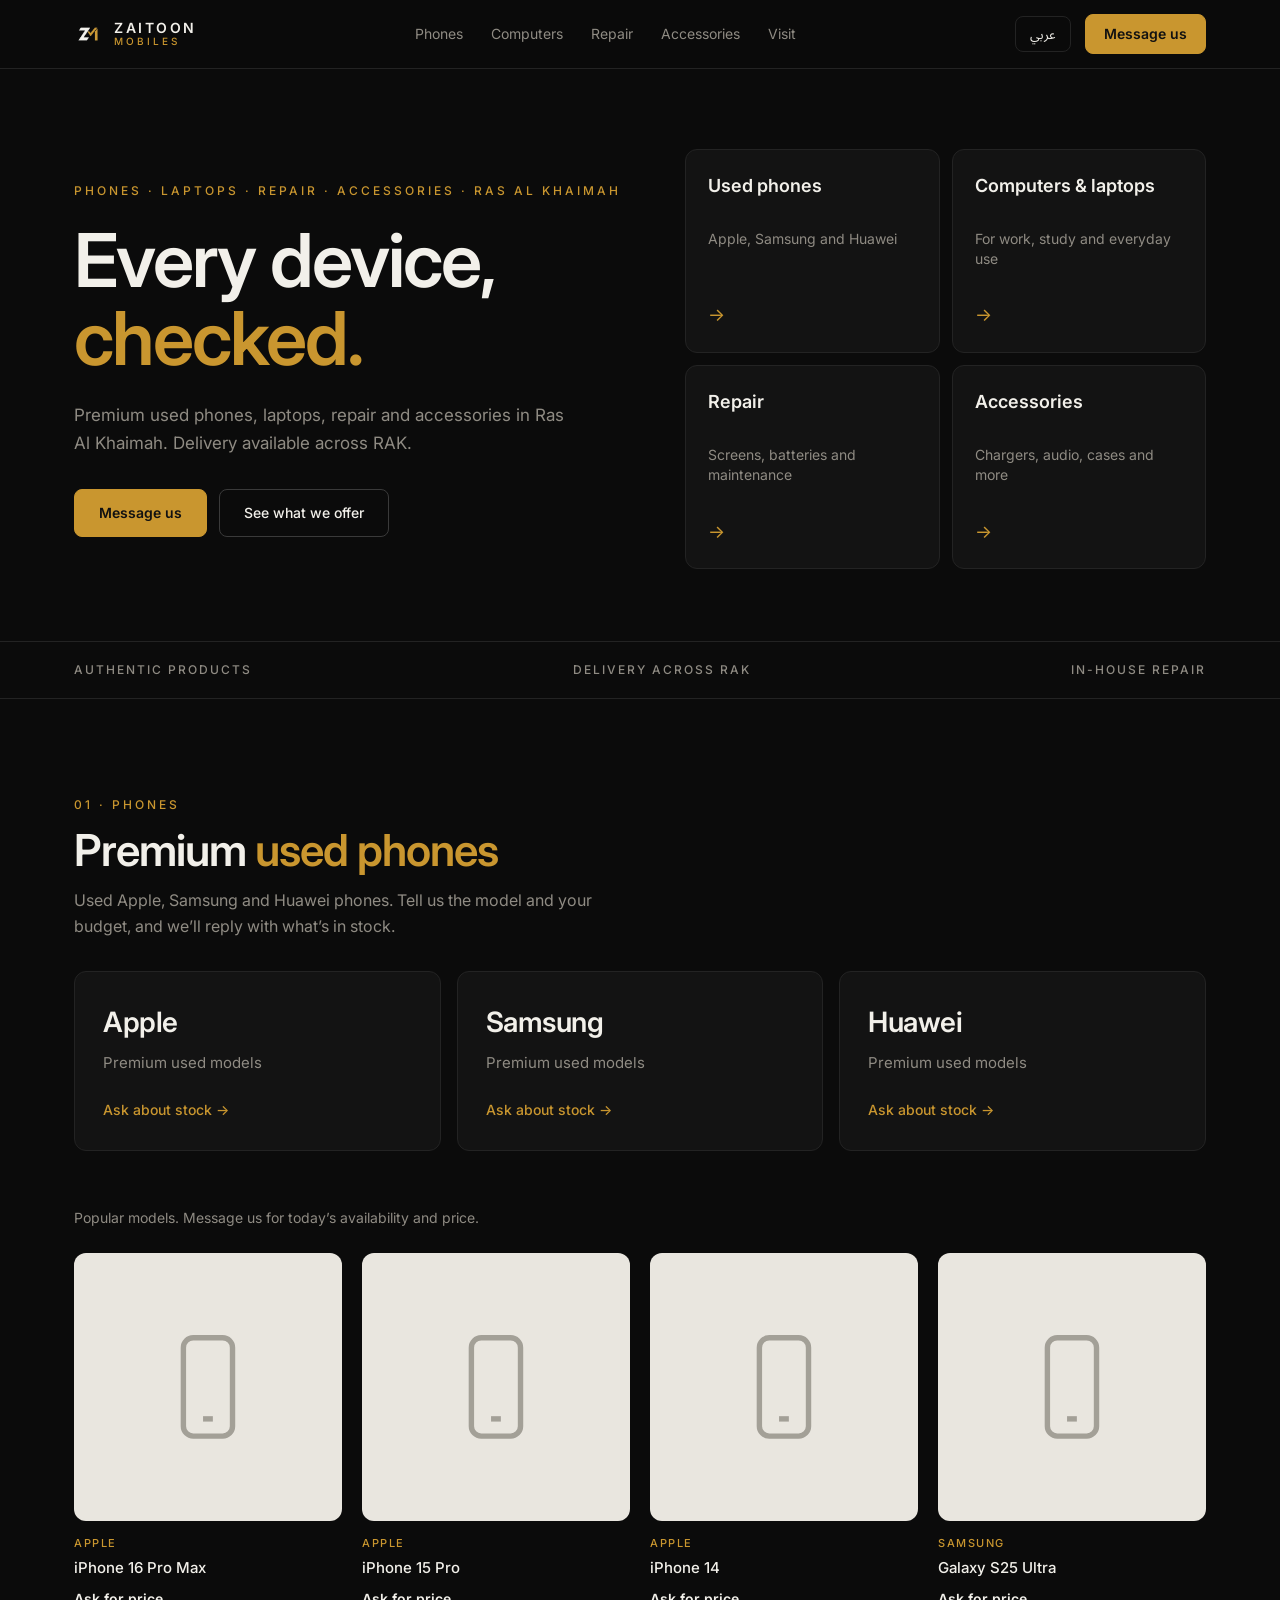
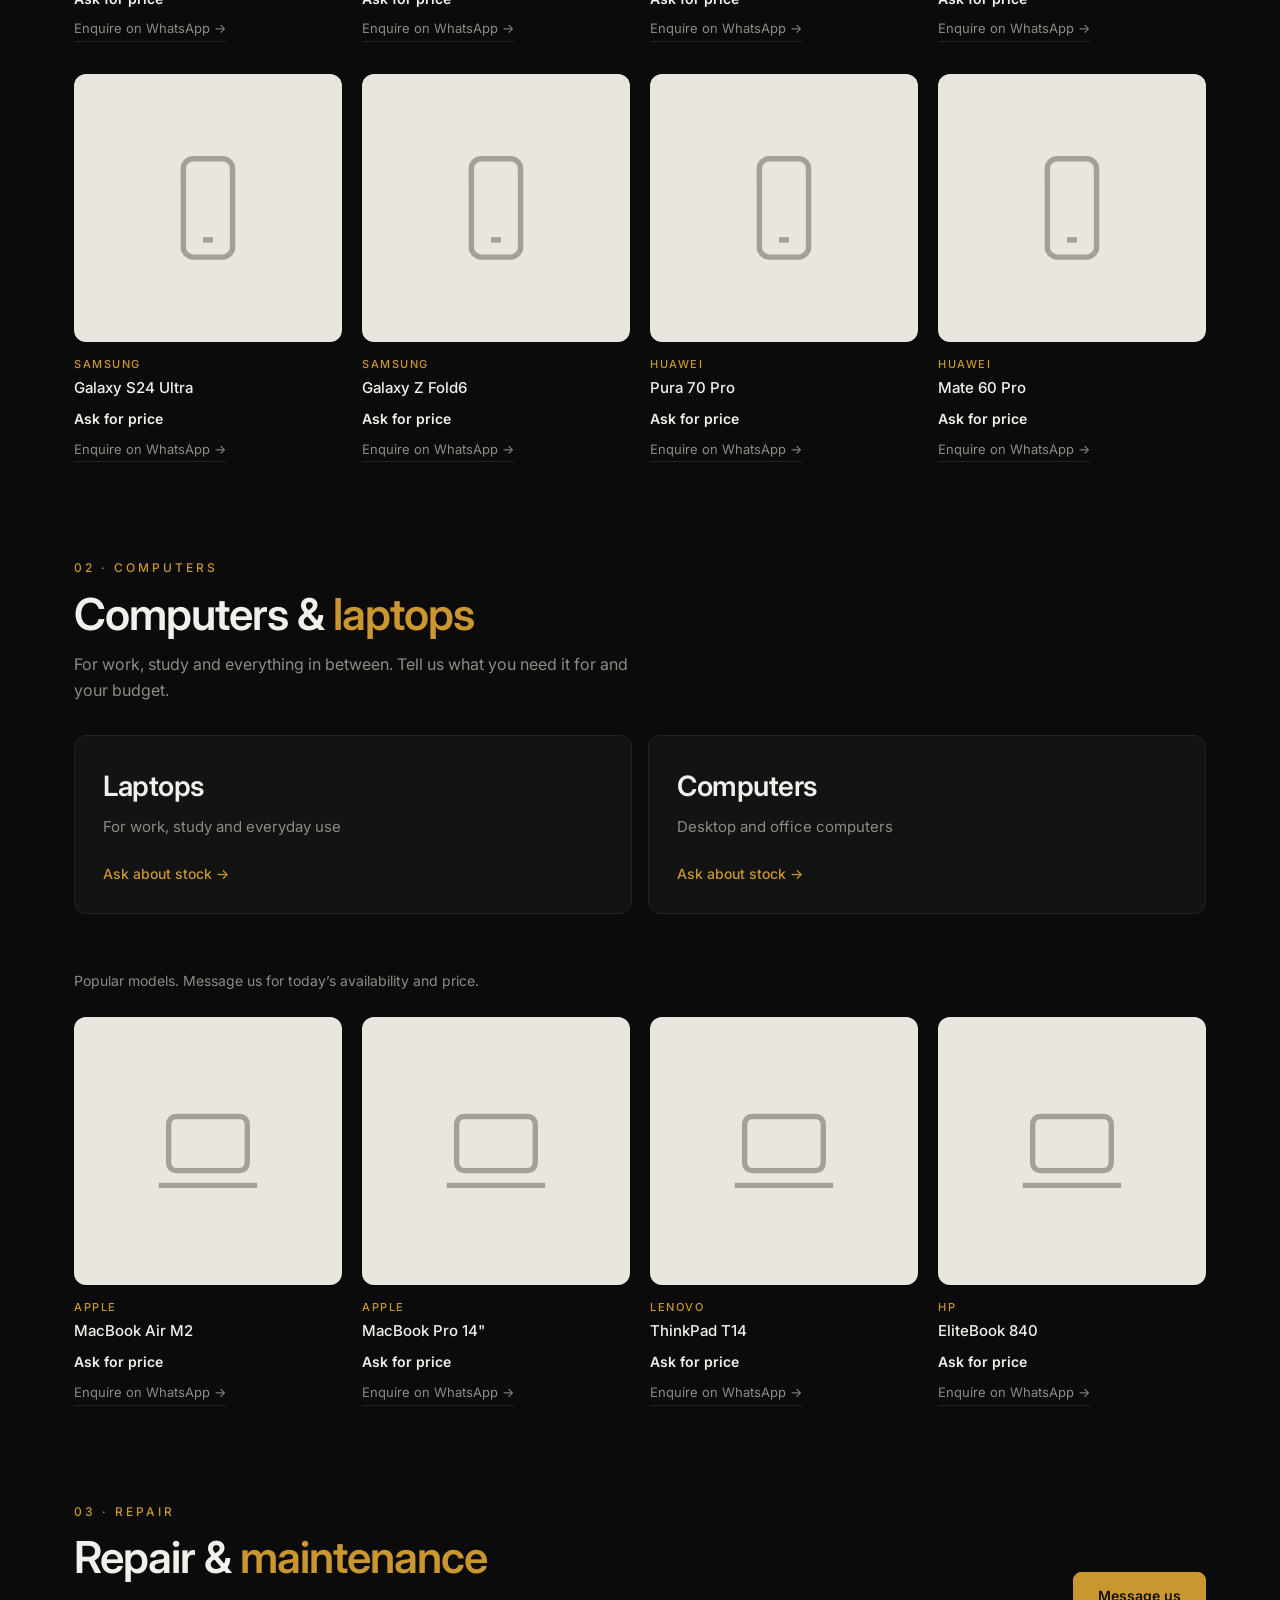
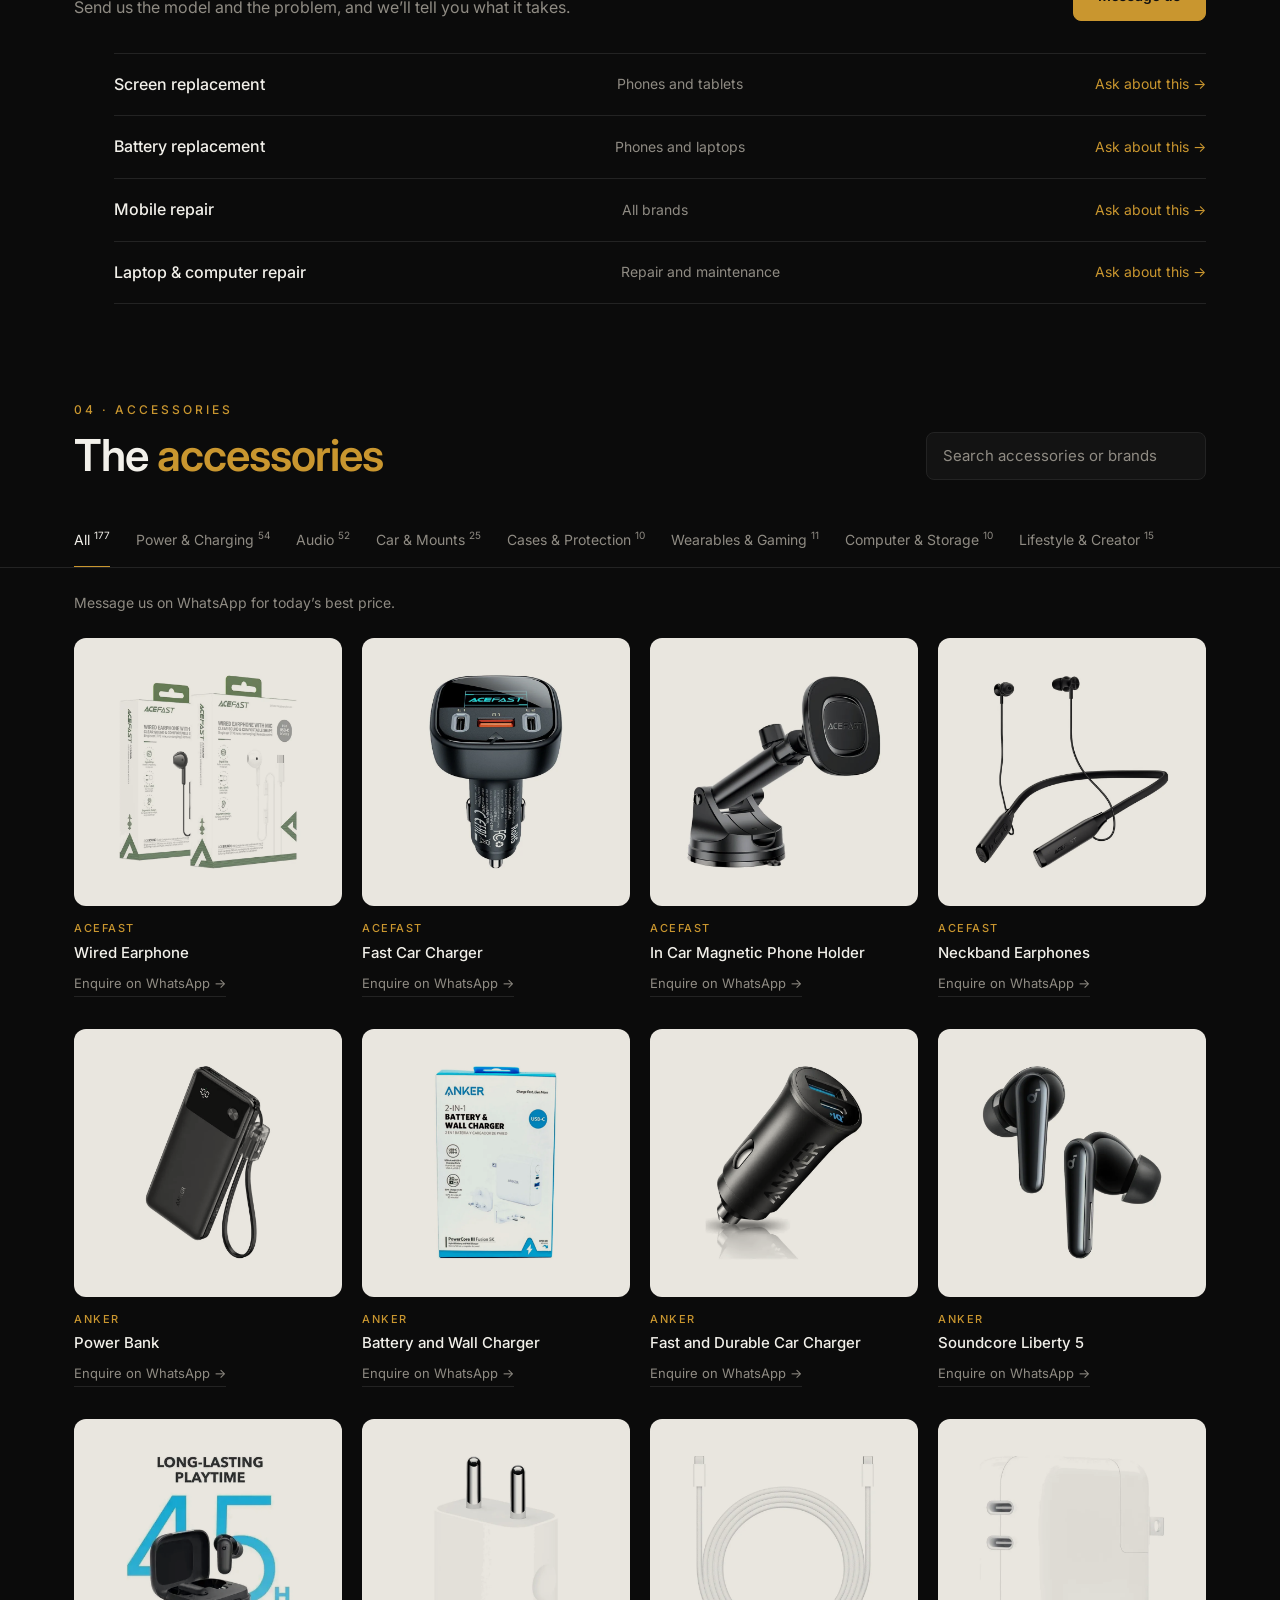
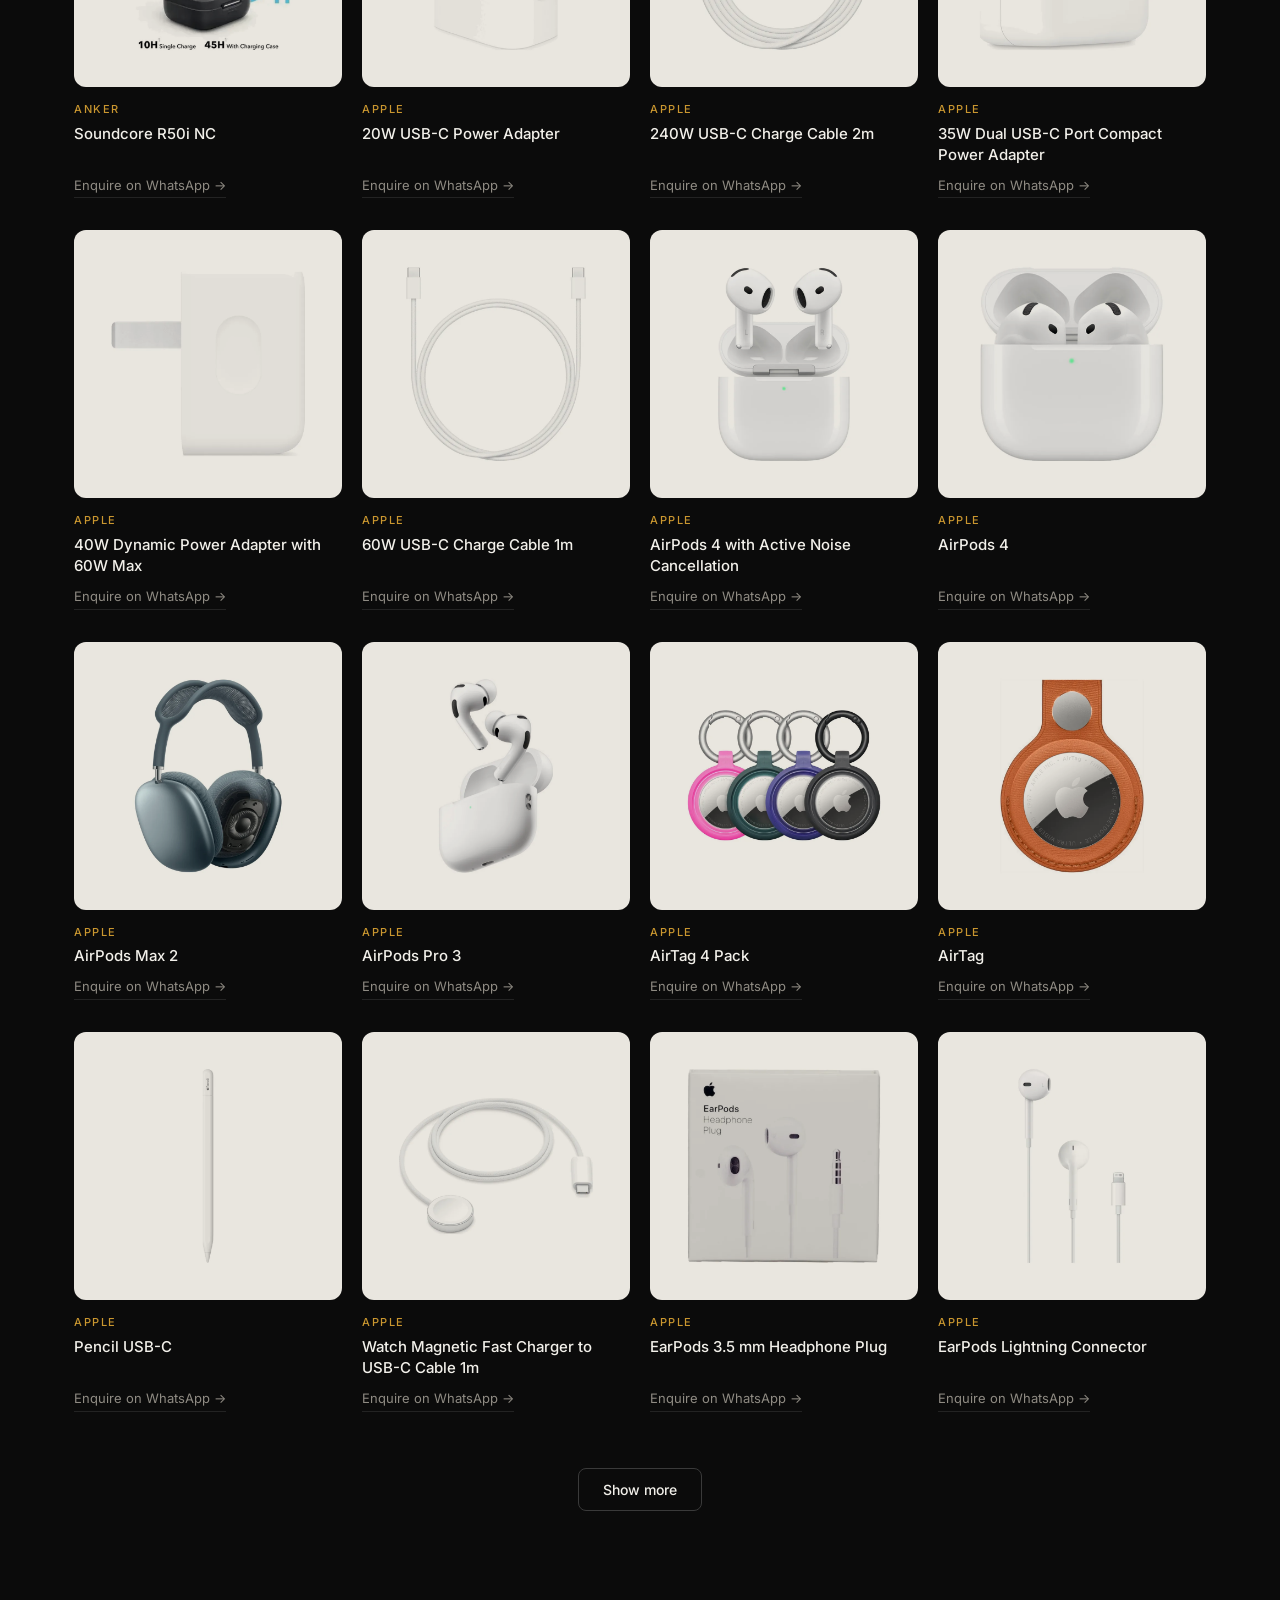
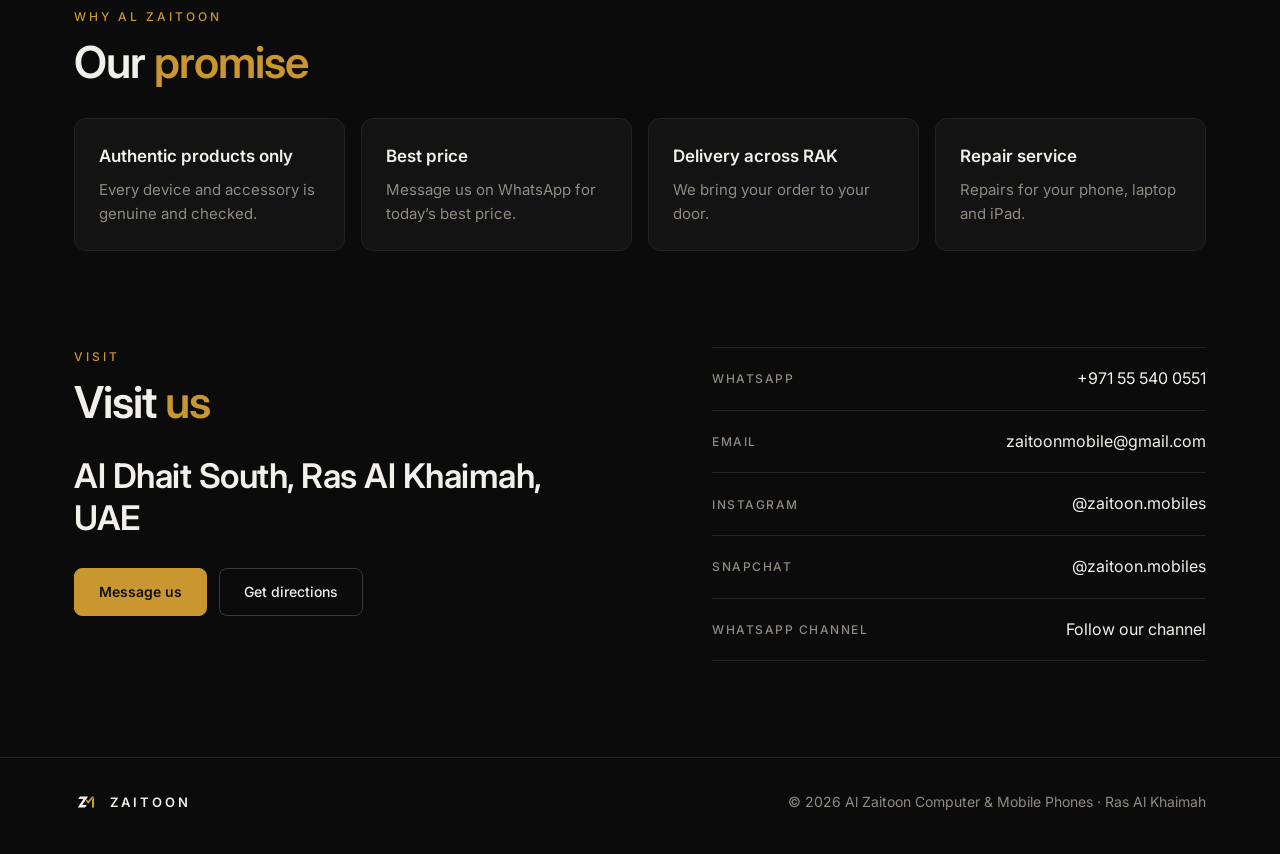
==== commit 5ebd4e2f: "Add files via upload" ====
--- a/index.html
+++ b/index.html
@@ -3,99 +3,117 @@
 <head>
 <meta charset="utf-8">
 <meta name="viewport" content="width=device-width, initial-scale=1, viewport-fit=cover">
-<title>Al Zaitoon Computer &amp; Mobile Phones · Mobiles, Laptops, iPads &amp; Repair · Ras Al Khaimah</title>
-<meta name="description" content="Al Zaitoon Computer &amp; Mobile Phones in Al Dhait South, Ras Al Khaimah: mobiles, laptops, iPads, accessories and repair. Delivery available across RAK. WhatsApp +971 55 540 0551.">
-<meta name="theme-color" content="#171717">
+<title>Al Zaitoon Computer &amp; Mobile Phones · Used Phones, Laptops, Repair &amp; Accessories · Ras Al Khaimah</title>
+<meta name="description" content="Al Zaitoon Computer &amp; Mobile Phones in Al Dhait South, Ras Al Khaimah: premium used Apple, Samsung and Huawei phones, laptops, repair, screen and battery replacement, and accessories. Delivery across RAK. WhatsApp +971 55 540 0551.">
+<meta name="theme-color" content="#0B0B0B">
 <meta property="og:type" content="website">
 <meta property="og:title" content="Al Zaitoon Computer &amp; Mobile Phones · Every device, checked.">
-<meta property="og:description" content="Mobiles, laptops, iPads, accessories &amp; repair in Ras Al Khaimah. Delivery available.">
+<meta property="og:description" content="Used phones, laptops, repair and accessories in Ras Al Khaimah. Delivery available.">
 <meta property="og:image" content="/logo.png">
+<link rel="preconnect" href="https://fonts.googleapis.com"><link rel="preconnect" href="https://fonts.gstatic.com" crossorigin><link href="https://fonts.googleapis.com/css2?family=Inter:wght@400;500;600&family=Noto+Sans+Arabic:wght@400;500;600&display=swap" rel="stylesheet">
 <link rel="icon" href="/logo.png" type="image/png">
 <link rel="apple-touch-icon" href="/logo.png">
 <style>
-:root{--bg:#F5F2EC;--ink:#1A1A1A;--mut:#6F6B63;--line:#DDD8CE;--tile:#ECE8E0;--gold:#B8862B;--gt:#8A6414;--dk:#171717}
+:root{--bg:#0B0B0B;--sf:#131313;--line:#232323;--tx:#F2F0EA;--mut:#8F8B83;--gold:#C9962F;--tile:#E9E6DF;--f:Inter,"Helvetica Neue",Helvetica,Arial,"Noto Sans Arabic",sans-serif}
 *{box-sizing:border-box;margin:0}
-html{scroll-behavior:smooth}
-body{background:var(--bg);color:var(--ink);font:16px/1.6 system-ui,-apple-system,"Segoe UI",Roboto,Tahoma,sans-serif;-webkit-font-smoothing:antialiased}
+html{scroll-behavior:smooth;scroll-padding-top:84px}
+body{background:var(--bg);color:var(--tx);font:400 16px/1.6 var(--f);-webkit-font-smoothing:antialiased}
 a{color:inherit;text-decoration:none}
+em{font-style:normal;color:var(--gold)}
+h1,h2,h3{font-family:var(--f);font-weight:600}
 .w{max-width:1180px;margin:0 auto;padding:0 24px}
-.serif,h1,h2{font-family:"Iowan Old Style","Palatino Linotype",Palatino,Georgia,"Times New Roman",serif;font-weight:400}
-header{position:sticky;top:0;z-index:20;background:var(--dk);color:#F4F2EC}
-.bar{display:flex;align-items:center;justify-content:space-between;height:64px;gap:16px}
-.logo{display:flex;align-items:center;gap:12px;line-height:1.1}
+header{position:sticky;top:0;z-index:20;background:rgba(11,11,11,.92);backdrop-filter:blur(14px);border-bottom:1px solid var(--line)}
+.bar{display:flex;align-items:center;justify-content:space-between;height:68px;gap:16px}
+.logo{display:flex;align-items:center;gap:12px;line-height:1.15}
 .logo img{height:28px;width:auto}
-.logo b{display:block;letter-spacing:3px;font-size:14px;font-weight:600}
-.logo small{display:block;color:#D4A64A;letter-spacing:3px;font-size:10px}
-nav{display:flex;gap:30px;font-size:14px;color:#B9B5AC}
-nav a:hover,.lang:hover{color:#fff}
-.r{display:flex;align-items:center;gap:22px;font-size:14px}
-.lang{background:none;border:0;color:#B9B5AC;font:inherit;cursor:pointer}
-.btn{display:inline-block;padding:12px 26px;border:1px solid var(--ink);font-size:14px;letter-spacing:.3px;border-radius:2px;transition:.2s}
-.btn.k{background:var(--ink);color:var(--bg)}
-.btn.k:hover{background:var(--gt);border-color:var(--gt)}
-.btn:not(.k):hover{background:var(--ink);color:var(--bg)}
-header .btn{padding:8px 18px;border-color:#D4A64A;color:#D4A64A}
-header .btn:hover{background:#D4A64A;color:var(--dk)}
-.hero{display:grid;grid-template-columns:1.05fr 1fr;gap:56px;align-items:center;padding-block:72px 64px}
-.eyebrow{font-size:12px;letter-spacing:3px;color:var(--gt);margin-bottom:22px}
-h1{font-size:clamp(44px,6.4vw,84px);line-height:1.02;letter-spacing:-1.5px}
-h1 em{font-style:italic;color:var(--gt)}
-.hero p{color:var(--mut);max-width:46ch;margin:24px 0 32px;font-size:18px}
+.logo b{display:block;letter-spacing:2.5px;font-size:14px;font-weight:600}
+.logo small{display:block;color:var(--gold);letter-spacing:3px;font-size:10px;font-weight:500}
+nav{display:flex;gap:28px;font-size:14px;color:var(--mut)}
+nav a:hover,.lang:hover{color:var(--tx)}
+.r{display:flex;align-items:center;gap:14px;font-size:14px}
+.lang{background:none;border:1px solid var(--line);color:var(--tx);font:inherit;font-size:13px;padding:7px 14px;border-radius:8px;cursor:pointer}
+.btn{display:inline-flex;align-items:center;justify-content:center;padding:12px 24px;border:1px solid #3a3a3a;border-radius:8px;font-size:14px;font-weight:500;transition:.2s;background:none;color:var(--tx);font-family:var(--f);cursor:pointer}
+.btn:hover{border-color:var(--tx)}
+.btn.k,header .btn{background:var(--gold);border-color:var(--gold);color:#111;font-weight:600}
+.btn.k:hover,header .btn:hover{background:#dba83c;border-color:#dba83c}
+header .btn{padding:8px 18px}
+.hero{display:grid;grid-template-columns:1.05fr 1fr;gap:64px;align-items:center;padding-block:80px 72px}
+.eyebrow{font-size:12px;letter-spacing:3px;color:var(--gold);font-weight:500;margin-bottom:22px}
+h1{font-size:clamp(40px,5.8vw,76px);line-height:1.05;letter-spacing:-2px}
+.hero p{color:var(--mut);max-width:46ch;margin:24px 0 32px;font-size:17px}
 .row{display:flex;gap:12px;flex-wrap:wrap}
-.mos{display:grid;grid-template-columns:1fr 1fr;gap:12px}
-.mos div{background:var(--tile);aspect-ratio:1;display:grid;place-items:center}
-.mos div:nth-child(2){transform:translateY(24px)}
-.mos div:nth-child(4){transform:translateY(24px)}
-.mos img{width:82%;height:82%;object-fit:contain;mix-blend-mode:multiply}
-.strip{border-block:1px solid var(--line);font-size:13px;letter-spacing:2px;color:var(--mut)}
-.strip .w{display:flex;justify-content:space-between;gap:16px;padding-block:16px;flex-wrap:wrap}
-.head{display:flex;justify-content:space-between;align-items:end;gap:20px;padding:72px 0 24px;flex-wrap:wrap}
-h2{font-size:clamp(30px,4.4vw,50px);line-height:1.1;letter-spacing:-.8px}
-h2 em{font-style:italic;color:var(--gt)}
-.q{border:0;border-bottom:1px solid var(--ink);background:none;padding:10px 2px;font:inherit;min-width:260px;outline:none;color:var(--ink)}
+.dept{display:grid;grid-template-columns:1fr 1fr;gap:12px}
+.d{background:var(--sf);border:1px solid var(--line);border-radius:12px;padding:22px;min-height:164px;display:flex;flex-direction:column;transition:.2s}
+.d:hover{border-color:var(--gold)}
+.d h3{font-size:18px;margin-bottom:4px}
+.d p{color:var(--mut);font-size:14px;line-height:1.45}
+.d span{margin-top:auto;color:var(--gold);font-size:18px}
+html[dir=rtl] .d span{display:inline-block;transform:scaleX(-1);align-self:flex-start}
+.strip{border-block:1px solid var(--line);font-size:12px;letter-spacing:2px;color:var(--mut);font-weight:500}
+.strip .w{display:flex;justify-content:space-between;gap:16px;padding-block:18px;flex-wrap:wrap}
+section.s{padding:96px 0 0}
+.sh{display:flex;justify-content:space-between;align-items:end;gap:24px;flex-wrap:wrap;margin-bottom:32px}
+.sh>div{max-width:56ch}
+.lab{font-size:12px;letter-spacing:3px;color:var(--gold);font-weight:500;margin-bottom:12px}
+h2{font-size:clamp(28px,4vw,44px);line-height:1.1;letter-spacing:-1px}
+.sh p{color:var(--mut);margin-top:14px}
+.cards{display:grid;grid-template-columns:repeat(3,1fr);gap:16px}
+.cards.two2{grid-template-columns:repeat(2,1fr)}
+.bc{background:var(--sf);border:1px solid var(--line);border-radius:12px;padding:28px;display:flex;flex-direction:column;gap:6px;min-height:178px;transition:.2s}
+.bc:hover{border-color:var(--gold)}
+.bc b{font-size:28px;font-weight:600;letter-spacing:-.5px}
+.bc p{color:var(--mut);font-size:15px}
+.bc span{margin-top:auto;padding-top:18px;font-size:14px;color:var(--gold);font-weight:500}
+.list li{list-style:none;padding:18px 0;border-bottom:1px solid var(--line);display:flex;justify-content:space-between;gap:16px;font-size:16px;align-items:center}
+.list li:first-child{border-top:1px solid var(--line)}
+.list span:first-child{font-weight:500}
+.list small{color:var(--mut);font-size:14px}
+.list a:hover{color:var(--gold)}
+.k2{color:var(--mut);font-size:12px;letter-spacing:1.5px;text-transform:uppercase;font-weight:500}
+.q{border:1px solid var(--line);border-radius:8px;background:var(--sf);padding:11px 16px;font:inherit;font-size:15px;min-width:280px;outline:none;color:var(--tx)}
+.q:focus{border-color:var(--gold)}
 .q::placeholder{color:var(--mut)}
-.tabs{position:sticky;top:64px;z-index:10;background:var(--bg);display:flex;gap:26px;overflow-x:auto;border-bottom:1px solid var(--line);scrollbar-width:none}
+.tabs{position:sticky;top:68px;z-index:10;background:var(--bg);border-bottom:1px solid var(--line);overflow-x:auto;scrollbar-width:none}
 .tabs::-webkit-scrollbar{display:none}
-.tab{flex:none;background:none;border:0;border-bottom:2px solid transparent;padding:14px 0;margin-bottom:-1px;font:inherit;font-size:14px;color:var(--mut);cursor:pointer;white-space:nowrap}
-.tab sup{font-size:10px;margin-inline-start:3px}
-.tab.on{color:var(--ink);border-color:var(--gold)}
-.note{color:var(--mut);font-size:14px;margin:22px 0}
-.grid{display:grid;grid-template-columns:repeat(4,1fr);gap:36px 22px}
+.tab{flex:none;background:none;border:0;border-bottom:2px solid transparent;padding:15px 0;margin-bottom:-1px;font:inherit;font-size:14px;color:var(--mut);cursor:pointer;white-space:nowrap}
+.tab sup{font-size:10px;margin-inline-start:4px}
+.tab:hover{color:var(--tx)}
+.tab.on{color:var(--tx);border-color:var(--gold)}
+.note{color:var(--mut);font-size:14px;margin:24px 0}
+.grid{display:grid;grid-template-columns:repeat(4,1fr);gap:32px 20px}
 .c{display:flex;flex-direction:column}
-.im{background:var(--tile);aspect-ratio:1;display:grid;place-items:center;overflow:hidden}
-.im img{width:84%;height:84%;object-fit:contain;mix-blend-mode:multiply;transition:transform .5s}
-.c:hover .im img{transform:scale(1.05)}
-.br{font-size:11px;letter-spacing:2px;color:var(--gt);text-transform:uppercase;margin-top:14px;min-height:16px}
-.nm{font-size:15px;line-height:1.35;margin:3px 0 8px}
-.pr{font-size:14px;font-weight:600}
-.en{margin-top:auto;font-size:13px;color:var(--mut);border-bottom:1px solid var(--line);align-self:flex-start;padding-bottom:1px}
-.en:hover{color:var(--ink);border-color:var(--ink)}
-.more{display:block;margin:52px auto 0}
+.im{background:var(--tile);border-radius:12px;aspect-ratio:1;display:grid;place-items:center;overflow:hidden}
+.im img{width:82%;height:82%;object-fit:contain;mix-blend-mode:multiply;transition:transform .4s}
+.c:hover .im img{transform:scale(1.04)}
+.br{font-size:11px;letter-spacing:1.5px;color:var(--gold);text-transform:uppercase;font-weight:500;margin-top:14px;min-height:16px}
+.nm{font-size:15px;line-height:1.4;margin:4px 0 10px;font-weight:500}
+.pr{font-size:14px;font-weight:600;margin-bottom:8px}
+.en{margin-top:auto;font-size:13px;color:var(--mut);border-bottom:1px solid var(--line);align-self:flex-start;padding-bottom:2px}
+.en:hover{color:var(--tx);border-color:var(--gold)}
+.more{display:block;margin:56px auto 0}
+.pop{margin-top:56px}
+.pop .note{margin:0 0 24px}
+.im svg{width:44%;height:44%;opacity:.55}
 .empty{grid-column:1/-1;color:var(--mut);padding:50px 0}
-section.s{padding:88px 0 0}
-.cols{display:grid;grid-template-columns:repeat(4,1fr);margin-top:34px;border-top:1px solid var(--ink)}
-.col{padding:22px 24px 8px 0}
-.col+.col{border-inline-start:1px solid var(--line);padding-inline-start:24px}
-.col h3{font-family:Georgia,"Times New Roman",serif;font-weight:400;font-size:21px;margin-bottom:6px}
+.cols{display:grid;grid-template-columns:repeat(4,1fr);gap:16px}
+.col{background:var(--sf);border:1px solid var(--line);border-radius:12px;padding:24px}
+.col h3{font-size:17px;margin-bottom:8px}
 .col p{color:var(--mut);font-size:15px}
-.two{display:grid;grid-template-columns:1fr 1fr;gap:56px;margin-top:34px}
-.list li{list-style:none;padding:15px 0;border-bottom:1px solid var(--line);display:flex;justify-content:space-between;gap:16px}
-.list li:first-child{border-top:1px solid var(--ink)}
-.list span:first-child{color:var(--mut);font-size:13px;letter-spacing:1px;text-transform:uppercase}
-.big{font-family:Georgia,serif;font-size:clamp(26px,3.6vw,40px);line-height:1.2;margin-bottom:24px}
-footer{background:var(--dk);color:#B9B5AC;margin-top:96px;padding:34px 0 40px;font-size:14px}
+.two{display:grid;grid-template-columns:1fr 1fr;gap:64px}
+.big{font-size:clamp(24px,3vw,34px);line-height:1.25;font-weight:600;letter-spacing:-.5px;margin:28px 0}
+footer{border-top:1px solid var(--line);margin-top:96px;padding:32px 0 40px;color:var(--mut);font-size:14px}
 footer .w{display:flex;justify-content:space-between;align-items:center;gap:16px;flex-wrap:wrap}
-.fl{display:flex;align-items:center;gap:12px;color:#F4F2EC}
+.fl{display:flex;align-items:center;gap:12px;color:var(--tx)}
 .fl img{height:24px}
-.fl b{letter-spacing:3px;font-size:13px}
-@media(max-width:900px){.hero{grid-template-columns:1fr;gap:40px;padding-block:44px 48px}.grid{grid-template-columns:repeat(3,1fr)}.cols{grid-template-columns:1fr 1fr}.col:nth-child(3){border-inline-start:0;padding-inline-start:0}.two{grid-template-columns:1fr;gap:36px}nav{display:none}}
-@media(max-width:560px){.w{padding:0 18px}.grid{grid-template-columns:repeat(2,1fr);gap:28px 14px}.cols{grid-template-columns:1fr}.col,.col+.col{border:0;border-top:1px solid var(--line);padding:18px 0}.col:first-child{border-top:0}.q{min-width:0;width:100%}.r{gap:14px}header .btn{padding:7px 12px}.head{padding-top:52px}section.s{padding-top:64px}}
+.fl b{letter-spacing:3px;font-size:13px;font-weight:600}
+@media(max-width:900px){.hero{grid-template-columns:1fr;gap:40px;padding-block:48px}.grid{grid-template-columns:repeat(3,1fr)}.cols{grid-template-columns:1fr 1fr}.two{grid-template-columns:1fr;gap:40px}nav{display:none}.cards{grid-template-columns:1fr}.cards.two2{grid-template-columns:1fr}.bc{min-height:0}}
+@media(max-width:560px){.w{padding:0 18px}.grid{grid-template-columns:repeat(2,1fr);gap:26px 12px}.cols{grid-template-columns:1fr}.q{min-width:0;width:100%}.r{gap:10px}header .btn{padding:7px 12px}section.s{padding-top:72px}.strip .w{justify-content:flex-start}.dept{gap:10px}.d{padding:16px;min-height:140px}.d h3{font-size:16px}}
 </style>
 </head>
 <body>
 <header><div class="w bar">
   <a class="logo" href="#top"><img src="/logo.png" alt=""><span><b>ZAITOON</b><small>MOBILES</small></span></a>
-  <nav><a href="#collection" data-t="navShop"></a><a href="#promise" data-t="navWhy"></a><a href="#visit" data-t="navVisit"></a></nav>
+  <nav><a href="#phones" data-t="nPhones"></a><a href="#computers" data-t="nPC"></a><a href="#repair" data-t="nRep"></a><a href="#accessories" data-t="nAcc"></a><a href="#visit" data-t="nVisit"></a></nav>
   <div class="r"><button class="lang" id="lang">عربي</button><a class="btn" id="msg" target="_blank" rel="noopener" data-t="msg"></a></div>
 </div></header>
 
@@ -105,24 +123,53 @@
     <div class="eyebrow" data-t="eyebrow"></div>
     <h1 data-h></h1>
     <p data-t="sub"></p>
-    <div class="row"><a class="btn k" id="heroWa" target="_blank" rel="noopener" data-t="msg"></a><a class="btn" href="#collection" data-t="browse"></a></div>
-  </div>
-  <div class="mos" id="mos"></div>
+    <div class="row"><a class="btn k" id="heroWa" target="_blank" rel="noopener" data-t="msg"></a><a class="btn" href="#phones" data-t="see"></a></div>
+  </div>
+  <div class="dept">
+    <a class="d" href="#phones"><h3 data-t="d1h"></h3><p data-t="d1p"></p><span>→</span></a>
+    <a class="d" href="#computers"><h3 data-t="d2h"></h3><p data-t="d2p"></p><span>→</span></a>
+    <a class="d" href="#repair"><h3 data-t="d3h"></h3><p data-t="d3p"></p><span>→</span></a>
+    <a class="d" href="#accessories"><h3 data-t="d4h"></h3><p data-t="d4p"></p><span>→</span></a>
+  </div>
 </div>
 <div class="strip"><div class="w"><span data-t="s1"></span><span data-t="s2"></span><span data-t="s3"></span></div></div>
 
-<div class="w" id="collection">
-  <div class="head"><h2 data-h2="shopH"></h2><input class="q" id="q" type="search" autocomplete="off"></div>
+<section class="s" id="phones"><div class="w">
+  <div class="sh"><div><div class="lab" data-t="l1"></div><h2 data-h2="phH"></h2><p data-t="phP"></p></div></div>
+  <div class="cards">
+    <a class="bc" data-wa="askPhone" data-b="Apple" target="_blank" rel="noopener"><b>Apple</b><p data-t="phC"></p><span data-t="ask"></span></a>
+    <a class="bc" data-wa="askPhone" data-b="Samsung" target="_blank" rel="noopener"><b>Samsung</b><p data-t="phC"></p><span data-t="ask"></span></a>
+    <a class="bc" data-wa="askPhone" data-b="Huawei" target="_blank" rel="noopener"><b>Huawei</b><p data-t="phC"></p><span data-t="ask"></span></a>
+  </div>
+  <div class="pop"><p class="note" data-t="popP"></p><div class="grid" id="gp"></div></div>
+</div></section>
+
+<section class="s" id="computers"><div class="w">
+  <div class="sh"><div><div class="lab" data-t="l2"></div><h2 data-h2="pcH"></h2><p data-t="pcP"></p></div></div>
+  <div class="cards two2">
+    <a class="bc" data-wa="askPC" data-b="laptop" target="_blank" rel="noopener"><b data-t="pc1"></b><p data-t="pc1p"></p><span data-t="ask"></span></a>
+    <a class="bc" data-wa="askPC" data-b="computer" target="_blank" rel="noopener"><b data-t="pc2"></b><p data-t="pc2p"></p><span data-t="ask"></span></a>
+  </div>
+  <div class="pop"><p class="note" data-t="popP"></p><div class="grid" id="gc"></div></div>
+</div></section>
+
+<section class="s" id="repair"><div class="w">
+  <div class="sh"><div><div class="lab" data-t="l3"></div><h2 data-h2="repH"></h2><p data-t="repP"></p></div><a class="btn k" id="repWa" target="_blank" rel="noopener" data-t="msg"></a></div>
+  <ul class="list" id="rep"></ul>
+</div></section>
+
+<section class="s" id="accessories"><div class="w">
+  <div class="sh"><div><div class="lab" data-t="l4"></div><h2 data-h2="accH"></h2></div><input class="q" id="q" type="search" autocomplete="off"></div>
 </div>
 <div class="tabs"><div class="w" style="display:flex;gap:26px" id="tabs"></div></div>
 <div class="w">
   <p class="note" data-t="note"></p>
   <div class="grid" id="grid"></div>
   <button class="btn more" id="more" hidden></button>
-</div>
+</div></section>
 
 <section class="s" id="promise"><div class="w">
-  <h2 data-h2="whyH"></h2>
+  <div class="sh"><div><div class="lab" data-t="l5"></div><h2 data-h2="whyH"></h2></div></div>
   <div class="cols">
     <div class="col"><h3 data-t="w1h"></h3><p data-t="w1p"></p></div>
     <div class="col"><h3 data-t="w2h"></h3><p data-t="w2p"></p></div>
@@ -133,20 +180,18 @@
 
 <section class="s" id="visit"><div class="w two">
   <div>
+    <div class="lab" data-t="l6"></div>
     <h2 data-h2="visitH"></h2>
-    <ul class="list" style="margin-top:34px" id="srv"></ul>
-  </div>
-  <div style="padding-top:8px">
     <div class="big" data-t="addr"></div>
-    <ul class="list">
-      <li><span data-t="whatsH"></span><a dir="ltr" href="https://wa.me/971555400551" target="_blank" rel="noopener">+971 55 540 0551</a></li>
-      <li><span data-t="mailH"></span><a dir="ltr" href="mailto:zaitoonmobile@gmail.com">zaitoonmobile@gmail.com</a></li>
-      <li><span>Instagram</span><a dir="ltr" href="https://www.instagram.com/zaitoon.mobiles" target="_blank" rel="noopener">@zaitoon.mobiles</a></li>
-      <li><span>Snapchat</span><a dir="ltr" href="https://www.snapchat.com/@zaitoon.mobiles" target="_blank" rel="noopener">@zaitoon.mobiles</a></li>
-      <li><span data-t="chH"></span><a data-t="chL" href="https://whatsapp.com/channel/0029Vb8QBcPADTO8lJVskh35" target="_blank" rel="noopener"></a></li>
-    </ul>
-    <div class="row" style="margin-top:28px"><a class="btn k" id="ctaWa" target="_blank" rel="noopener" data-t="msg"></a><a class="btn" data-t="dir" href="https://maps.app.goo.gl/pVNrcoDpZ3Ljeenn8" target="_blank" rel="noopener"></a></div>
-  </div>
+    <div class="row"><a class="btn k" id="ctaWa" target="_blank" rel="noopener" data-t="msg"></a><a class="btn" data-t="dir" href="https://maps.app.goo.gl/pVNrcoDpZ3Ljeenn8" target="_blank" rel="noopener"></a></div>
+  </div>
+  <ul class="list" style="align-self:end">
+    <li><span class="k2" data-t="whatsH"></span><a dir="ltr" href="https://wa.me/971555400551" target="_blank" rel="noopener">+971 55 540 0551</a></li>
+    <li><span class="k2" data-t="mailH"></span><a dir="ltr" href="mailto:zaitoonmobile@gmail.com">zaitoonmobile@gmail.com</a></li>
+    <li><span class="k2">Instagram</span><a dir="ltr" href="https://www.instagram.com/zaitoon.mobiles" target="_blank" rel="noopener">@zaitoon.mobiles</a></li>
+    <li><span class="k2">Snapchat</span><a dir="ltr" href="https://www.snapchat.com/@zaitoon.mobiles" target="_blank" rel="noopener">@zaitoon.mobiles</a></li>
+    <li><span class="k2" data-t="chH"></span><a data-t="chL" href="https://whatsapp.com/channel/0029Vb8QBcPADTO8lJVskh35" target="_blank" rel="noopener"></a></li>
+  </ul>
 </div></section>
 </main>
 
@@ -158,11 +203,11 @@
 <script>
 const WA='971555400551',PG=24;
 const T={
-en:{brand:'Al Zaitoon Computer & Mobile Phones',city:'Ras Al Khaimah',navShop:'Collection',navWhy:'Our Promise',navVisit:'Visit',msg:'Message us',browse:'Browse the collection',eyebrow:'MOBILES · LAPTOPS · IPADS · RAS AL KHAIMAH',sub:'Technology should feel effortless. We help you find the right phone, laptop or iPad, keep it running right, and bring it to your door.',s1:'AUTHENTIC PRODUCTS',s2:'DELIVERY ACROSS RAK',s3:'IN-HOUSE REPAIR',shopH:'The <em>collection</em>',search:'Search products or brands',all:'All',note:'Message us on WhatsApp for today’s best price.',none:'No products match your search.',enq:'Enquire on WhatsApp',more:'Show more',whyH:'Our <em>promise</em>',w1h:'Authentic products only',w1p:'Every device and accessory is genuine and checked.',w2h:'Best price',w2p:'Message us on WhatsApp for today’s best price.',w3h:'Delivery across RAK',w3p:'We bring your order to your door.',w4h:'Repair service',w4p:'Repairs for your phone, laptop and iPad.',srv:[['Sales','Computers & laptops'],['Repair','Repair & maintenance'],['Mobiles','Mobile sales & repair'],['Service','Screen & battery replacement'],['Shop','Accessories']],visitH:'Visit <em>us</em>',addr:'Al Dhait South, Ras Al Khaimah, UAE',whatsH:'WhatsApp',mailH:'Email',chH:'WhatsApp channel',chL:'Follow our channel',dir:'Get directions',hello:'Hello Al Zaitoon, I’d like to ask about: ',hi:'Hello Al Zaitoon, I’d like to ask about your products.'},
-ar:{brand:'الزيتون للكمبيوتر والهواتف المحمولة',city:'رأس الخيمة',navShop:'المنتجات',navWhy:'وعدنا',navVisit:'زورونا',msg:'راسلنا',browse:'تصفح المنتجات',eyebrow:'جوالات · لابتوبات · آيباد · رأس الخيمة',sub:'التقنية يجب أن تكون سهلة. نساعدك في اختيار الهاتف أو اللابتوب أو الآيباد المناسب، ونحافظ على عمله، ونوصله إلى باب بيتك.',s1:'منتجات أصلية',s2:'توصيل في رأس الخيمة',s3:'صيانة داخل المحل',shopH:'<em>المنتجات</em>',search:'ابحث عن منتج أو ماركة',all:'الكل',note:'راسلنا على واتساب لأفضل سعر اليوم.',none:'لا توجد منتجات مطابقة لبحثك.',enq:'استفسر عبر واتساب',more:'عرض المزيد',whyH:'<em>وعدنا</em> لك',w1h:'منتجات أصلية فقط',w1p:'كل جهاز وملحق أصلي ومفحوص.',w2h:'أفضل سعر',w2p:'راسلنا على واتساب لأفضل سعر اليوم.',w3h:'توصيل في رأس الخيمة',w3p:'نوصل طلبك إلى باب بيتك.',w4h:'خدمة الصيانة',w4p:'صيانة الهاتف واللابتوب والآيباد.',srv:[['بيع','بيع أجهزة الكمبيوتر المحمولة والمكتبية'],['صيانة','الصيانة والإصلاح'],['جوالات','بيع الهواتف المحمولة وإصلاحها'],['خدمة','استبدال الشاشة والبطارية'],['متجر','ملحقات']],visitH:'<em>زورونا</em>',addr:'الظيت الجنوبي، رأس الخيمة، الإمارات',whatsH:'واتساب',mailH:'البريد الإلكتروني',chH:'قناة واتساب',chL:'تابع قناتنا',dir:'الاتجاهات',hello:'مرحباً الزيتون، أود الاستفسار عن: ',hi:'مرحباً الزيتون، أود الاستفسار عن منتجاتكم.'}
+en:{brand:'Al Zaitoon Computer & Mobile Phones',city:'Ras Al Khaimah',nPhones:'Phones',nPC:'Computers',nRep:'Repair',nAcc:'Accessories',nVisit:'Visit',msg:'Message us',see:'See what we offer',eyebrow:'PHONES · LAPTOPS · REPAIR · ACCESSORIES · RAS AL KHAIMAH',sub:'Premium used phones, laptops, repair and accessories in Ras Al Khaimah. Delivery available across RAK.',d1h:'Used phones',d1p:'Apple, Samsung and Huawei',d2h:'Computers & laptops',d2p:'For work, study and everyday use',d3h:'Repair',d3p:'Screens, batteries and maintenance',d4h:'Accessories',d4p:'Chargers, audio, cases and more',s1:'AUTHENTIC PRODUCTS',s2:'DELIVERY ACROSS RAK',s3:'IN-HOUSE REPAIR',popP:'Popular models. Message us for today’s availability and price.',askP:'Ask for price',l1:'01 · PHONES',phH:'Premium <em>used phones</em>',phP:'Used Apple, Samsung and Huawei phones. Tell us the model and your budget, and we’ll reply with what’s in stock.',phC:'Premium used models',ask:'Ask about stock →',l2:'02 · COMPUTERS',pcH:'Computers & <em>laptops</em>',pcP:'For work, study and everything in between. Tell us what you need it for and your budget.',pc1:'Laptops',pc1p:'For work, study and everyday use',pc2:'Computers',pc2p:'Desktop and office computers',l3:'03 · REPAIR',repH:'Repair & <em>maintenance</em>',repP:'Send us the model and the problem, and we’ll tell you what it takes.',rep:[['Screen replacement','Phones and tablets'],['Battery replacement','Phones and laptops'],['Mobile repair','All brands'],['Laptop & computer repair','Repair and maintenance']],fix:'Ask about this →',l4:'04 · ACCESSORIES',accH:'The <em>accessories</em>',search:'Search accessories or brands',all:'All',note:'Message us on WhatsApp for today’s best price.',none:'No products match your search.',enq:'Enquire on WhatsApp',more:'Show more',l5:'WHY AL ZAITOON',whyH:'Our <em>promise</em>',w1h:'Authentic products only',w1p:'Every device and accessory is genuine and checked.',w2h:'Best price',w2p:'Message us on WhatsApp for today’s best price.',w3h:'Delivery across RAK',w3p:'We bring your order to your door.',w4h:'Repair service',w4p:'Repairs for your phone, laptop and iPad.',l6:'VISIT',visitH:'Visit <em>us</em>',addr:'Al Dhait South, Ras Al Khaimah, UAE',whatsH:'WhatsApp',mailH:'Email',chH:'WhatsApp channel',chL:'Follow our channel',dir:'Get directions',hello:'Hello Al Zaitoon, I’d like to ask about: ',hi:'Hello Al Zaitoon, I’d like to ask about your products.',askPhone:'Hello Al Zaitoon, I’m looking for a used {b} phone. What do you have in stock?',askPC:'Hello Al Zaitoon, I’m looking for a {b}. What do you have in stock?',askRep:'Hello Al Zaitoon, I need help with: {b}.'},
+ar:{brand:'الزيتون للكمبيوتر والهواتف المحمولة',city:'رأس الخيمة',nPhones:'الهواتف',nPC:'الكمبيوتر',nRep:'الصيانة',nAcc:'الملحقات',nVisit:'زورونا',msg:'راسلنا',see:'تعرف على خدماتنا',eyebrow:'هواتف · لابتوبات · صيانة · ملحقات · رأس الخيمة',sub:'هواتف مستعملة فاخرة، لابتوبات، صيانة وملحقات في رأس الخيمة. التوصيل متاح في جميع أنحاء الإمارة.',d1h:'هواتف مستعملة',d1p:'آبل وسامسونج وهواوي',d2h:'الكمبيوتر واللابتوب',d2p:'للعمل والدراسة والاستخدام اليومي',d3h:'الصيانة',d3p:'الشاشات والبطاريات والصيانة',d4h:'الملحقات',d4p:'شواحن وصوتيات وأغطية والمزيد',s1:'منتجات أصلية',s2:'توصيل في رأس الخيمة',s3:'صيانة داخل المحل',popP:'موديلات رائجة. راسلنا لمعرفة التوفر والسعر اليوم.',askP:'اسأل عن السعر',l1:'01 · الهواتف',phH:'<em>هواتف مستعملة</em> فاخرة',phP:'هواتف آبل وسامسونج وهواوي المستعملة. أخبرنا بالموديل والميزانية ونرد عليك بالمتوفر.',phC:'موديلات مستعملة فاخرة',ask:'اسأل عن المتوفر ←',l2:'02 · الكمبيوتر',pcH:'الكمبيوتر <em>واللابتوب</em>',pcP:'للعمل والدراسة وكل ما بينهما. أخبرنا ما تحتاجه وميزانيتك.',pc1:'لابتوبات',pc1p:'للعمل والدراسة والاستخدام اليومي',pc2:'أجهزة كمبيوتر',pc2p:'كمبيوتر مكتبي ومكاتب',l3:'03 · الصيانة',repH:'الصيانة <em>والإصلاح</em>',repP:'أرسل لنا الموديل والمشكلة ونخبرك بالحل.',rep:[['استبدال الشاشة','الهواتف والأجهزة اللوحية'],['استبدال البطارية','الهواتف واللابتوبات'],['إصلاح الهواتف','جميع الماركات'],['صيانة اللابتوب والكمبيوتر','الإصلاح والصيانة']],fix:'اسأل عن هذه الخدمة ←',l4:'04 · الملحقات',accH:'<em>الملحقات</em>',search:'ابحث عن ملحق أو ماركة',all:'الكل',note:'راسلنا على واتساب لأفضل سعر اليوم.',none:'لا توجد منتجات مطابقة لبحثك.',enq:'استفسر عبر واتساب',more:'عرض المزيد',l5:'لماذا الزيتون',whyH:'<em>وعدنا</em> لك',w1h:'منتجات أصلية فقط',w1p:'كل جهاز وملحق أصلي ومفحوص.',w2h:'أفضل سعر',w2p:'راسلنا على واتساب لأفضل سعر اليوم.',w3h:'توصيل في رأس الخيمة',w3p:'نوصل طلبك إلى باب بيتك.',w4h:'خدمة الصيانة',w4p:'صيانة الهاتف واللابتوب والآيباد.',l6:'زورونا',visitH:'<em>زورونا</em>',addr:'الظيت الجنوبي، رأس الخيمة، الإمارات',whatsH:'واتساب',mailH:'البريد الإلكتروني',chH:'قناة واتساب',chL:'تابع قناتنا',dir:'الاتجاهات',hello:'مرحباً الزيتون، أود الاستفسار عن: ',hi:'مرحباً الزيتون، أود الاستفسار عن منتجاتكم.',askPhone:'مرحباً الزيتون، أبحث عن هاتف {b} مستعمل. ما المتوفر لديكم؟',askPC:'مرحباً الزيتون، أبحث عن {b}. ما المتوفر لديكم؟',askRep:'مرحباً الزيتون، أحتاج مساعدة في: {b}.'}
 };
 const H={en:'Every device, <em>checked.</em>',ar:'كل جهاز، <em>مفحوص.</em>'};
-const FEAT=['apple-airpods-pro-3','samsung-galaxy-watch-ultra','apple-airpods-max-2','samsung-galaxy-buds4-pro'];
+const PCB={en:{laptop:'laptop',computer:'computer'},ar:{laptop:'لابتوب',computer:'جهاز كمبيوتر'}};
 const $=id=>document.getElementById(id);
 let D={categories:[],products:[]},L=new URLSearchParams(location.search).get('lang')==='ar'?'ar':'en',C=-1,Q='',N=PG;
 const wa=t=>'https://wa.me/'+WA+'?text='+encodeURIComponent(t);
@@ -179,12 +224,20 @@
     const n=(p.brand?p.brand+' ':'')+p.name;
     return '<article class="c"><div class="im"><img src="'+p.img+'" alt="'+esc(n)+'" loading="lazy" width="400" height="400" onerror="this.remove()"></div>'+
     '<div class="br">'+esc(p.brand)+'</div><div class="nm">'+esc(p.name)+'</div>'+(p.price?'<div class="pr">AED '+p.price+'</div>':'')+
-    '<a class="en" target="_blank" rel="noopener" href="'+wa(T[L].hello+n)+'">'+T[L].enq+' →</a></article>';
+    '<a class="en" target="_blank" rel="noopener" href="'+wa(T[L].hello+n)+'">'+T[L].enq+(L==='ar'?' ←':' →')+'</a></article>';
   }).join(''):'<div class="empty">'+T[L].none+'</div>';
   const m=$('more');m.hidden=r.length<=N;m.textContent=T[L].more;
 }
-function mos(){
-  $('mos').innerHTML=FEAT.map(id=>D.products.find(p=>p.id===id)).filter(Boolean).map(p=>'<div><img src="'+p.img+'" alt="'+esc(p.name)+'"></div>').join('');
+let ST={phones:[],laptops:[]};
+const IC={p:'<svg viewBox="0 0 24 24" fill="none" stroke="#6b675e" stroke-width="1.1"><rect x="7" y="2" width="10" height="20" rx="2"/><path d="M11 18.5h2"/></svg>',l:'<svg viewBox="0 0 24 24" fill="none" stroke="#6b675e" stroke-width="1.1"><rect x="4" y="5" width="16" height="11" rx="1.5"/><path d="M2 19h20"/></svg>'};
+function stock(){
+  [['gp',ST.phones,'p'],['gc',ST.laptops,'l']].forEach(([id,list,ic])=>{
+    $(id).innerHTML=list.map(p=>{const n=p.brand+' '+p.name;
+      return '<article class="c"><div class="im">'+(p.img?'<img src="'+p.img+'" alt="'+esc(n)+'" loading="lazy" width="400" height="400">':IC[ic])+'</div>'+
+      '<div class="br">'+esc(p.brand)+'</div><div class="nm">'+esc(p.name)+'</div>'+
+      '<div class="pr">'+(p.price?'AED '+p.price:T[L].askP)+'</div>'+
+      '<a class="en" target="_blank" rel="noopener" href="'+wa(T[L].hello+n)+'">'+T[L].enq+(L==='ar'?' ←':' →')+'</a></article>';}).join('');
+  });
 }
 function lang(){
   const t=T[L];
@@ -192,17 +245,19 @@
   document.querySelectorAll('[data-t]').forEach(e=>e.textContent=t[e.dataset.t]);
   document.querySelectorAll('[data-h2]').forEach(e=>e.innerHTML=t[e.dataset.h2]);
   document.querySelector('[data-h]').innerHTML=H[L];
-  $('srv').innerHTML=t.srv.map(s=>'<li><span>'+s[0]+'</span><span>'+s[1]+'</span></li>').join('');
+  document.querySelectorAll('[data-wa]').forEach(e=>{const b=e.dataset.b;e.href=wa(t[e.dataset.wa].replace('{b}',PCB[L][b]||b))});
+  $('rep').innerHTML=t.rep.map(s=>'<li><span>'+s[0]+'</span><small>'+s[1]+'</small><a href="'+wa(t.askRep.replace('{b}',s[0]))+'" target="_blank" rel="noopener" style="color:var(--gold);font-size:14px">'+t.fix+'</a></li>').join('');
   $('q').placeholder=t.search;$('lang').textContent=L==='ar'?'English':'عربي';
-  ['msg','heroWa','ctaWa'].forEach(i=>$(i).href=wa(t.hi));
-  tabs();grid();
+  ['msg','heroWa','ctaWa','repWa'].forEach(i=>$(i).href=wa(t.hi));
+  tabs();grid();stock();
 }
 $('lang').onclick=()=>{L=L==='ar'?'en':'ar';lang()};
 $('q').oninput=e=>{Q=e.target.value;N=PG;grid()};
 $('tabs').onclick=e=>{const b=e.target.closest('[data-c]');if(!b)return;C=+b.dataset.c;N=PG;tabs();grid()};
 $('more').onclick=()=>{N+=PG;grid()};
 $('yr').textContent=new Date().getFullYear();
-fetch('catalog.json').then(r=>r.json()).then(d=>{D=d;mos();lang()}).catch(()=>{$('grid').innerHTML='<div class="empty">Could not load products. Please refresh.</div>'});
+fetch('stock.json').then(r=>r.json()).then(d=>{ST=d;stock()}).catch(()=>{});
+fetch('catalog.json').then(r=>r.json()).then(d=>{D=d;lang()}).catch(()=>{$('grid').innerHTML='<div class="empty">Could not load products. Please refresh.</div>'});
 lang();
 </script>
 </body>
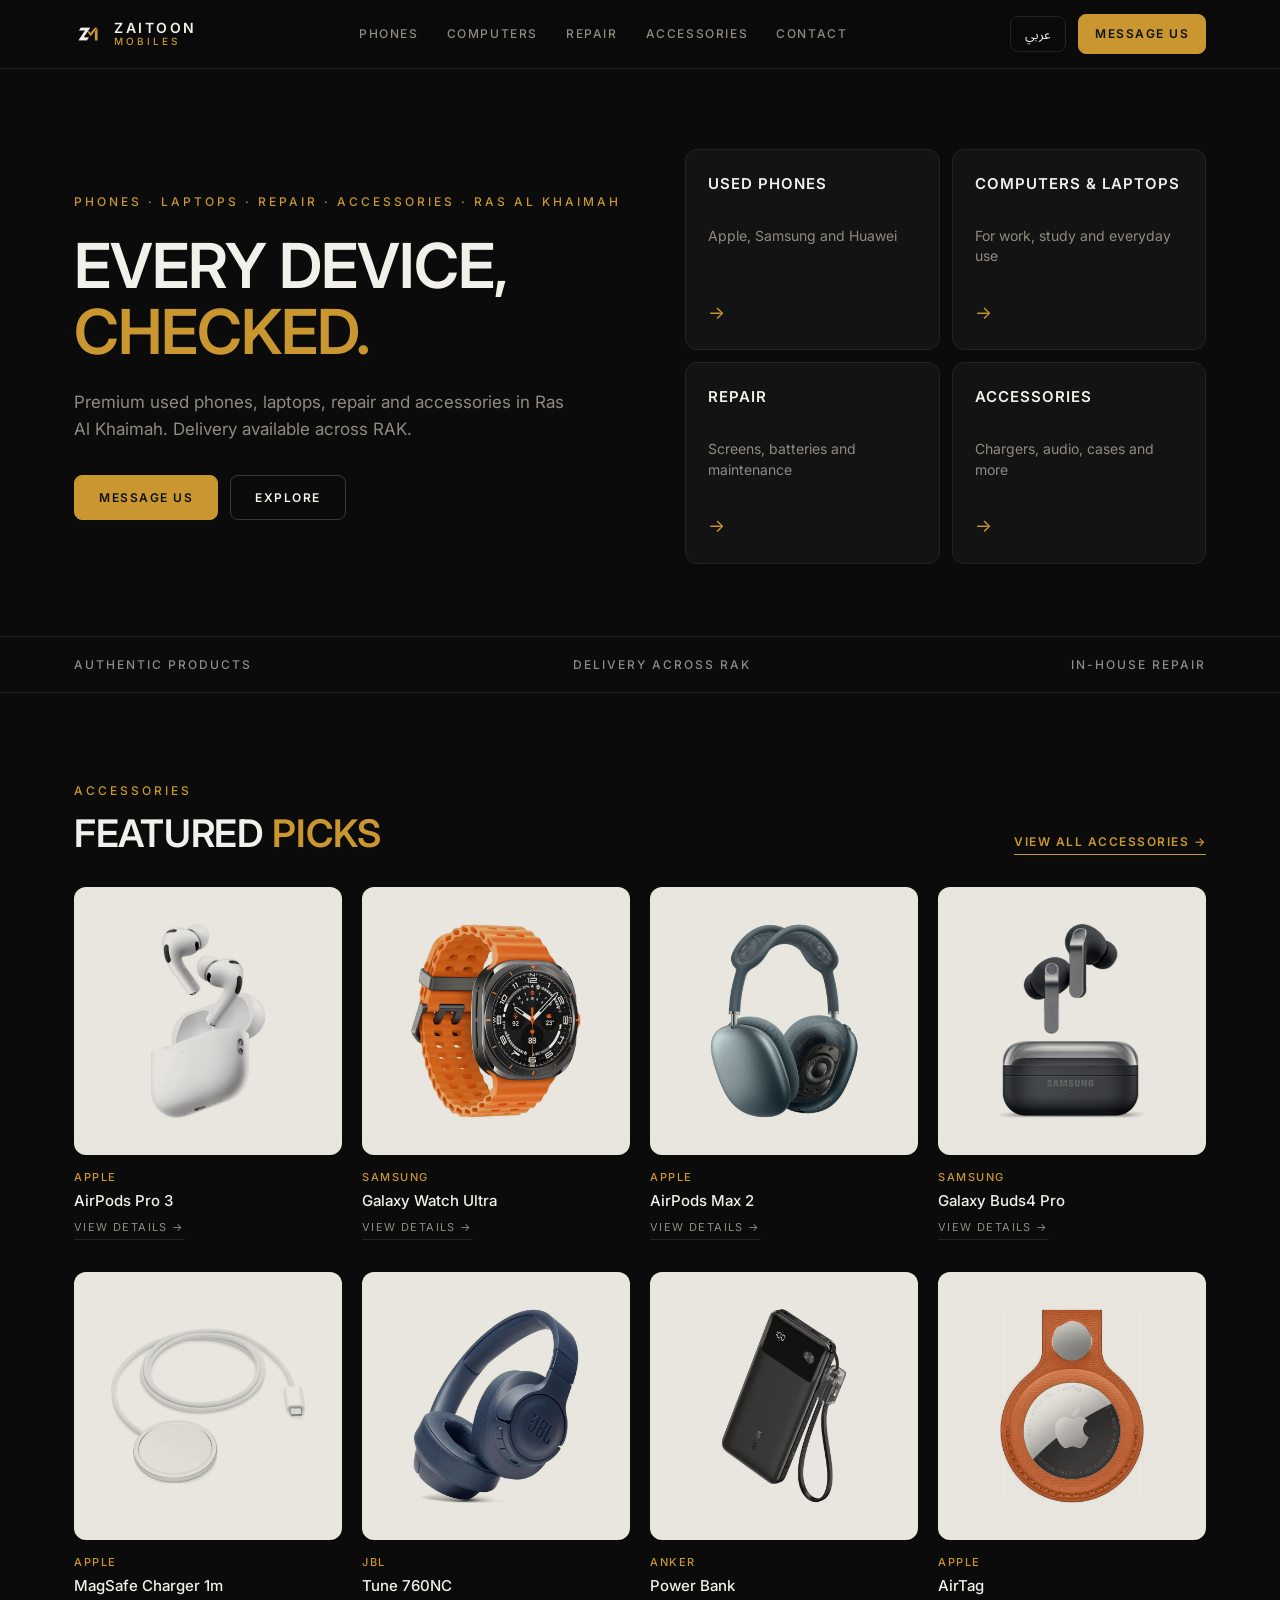
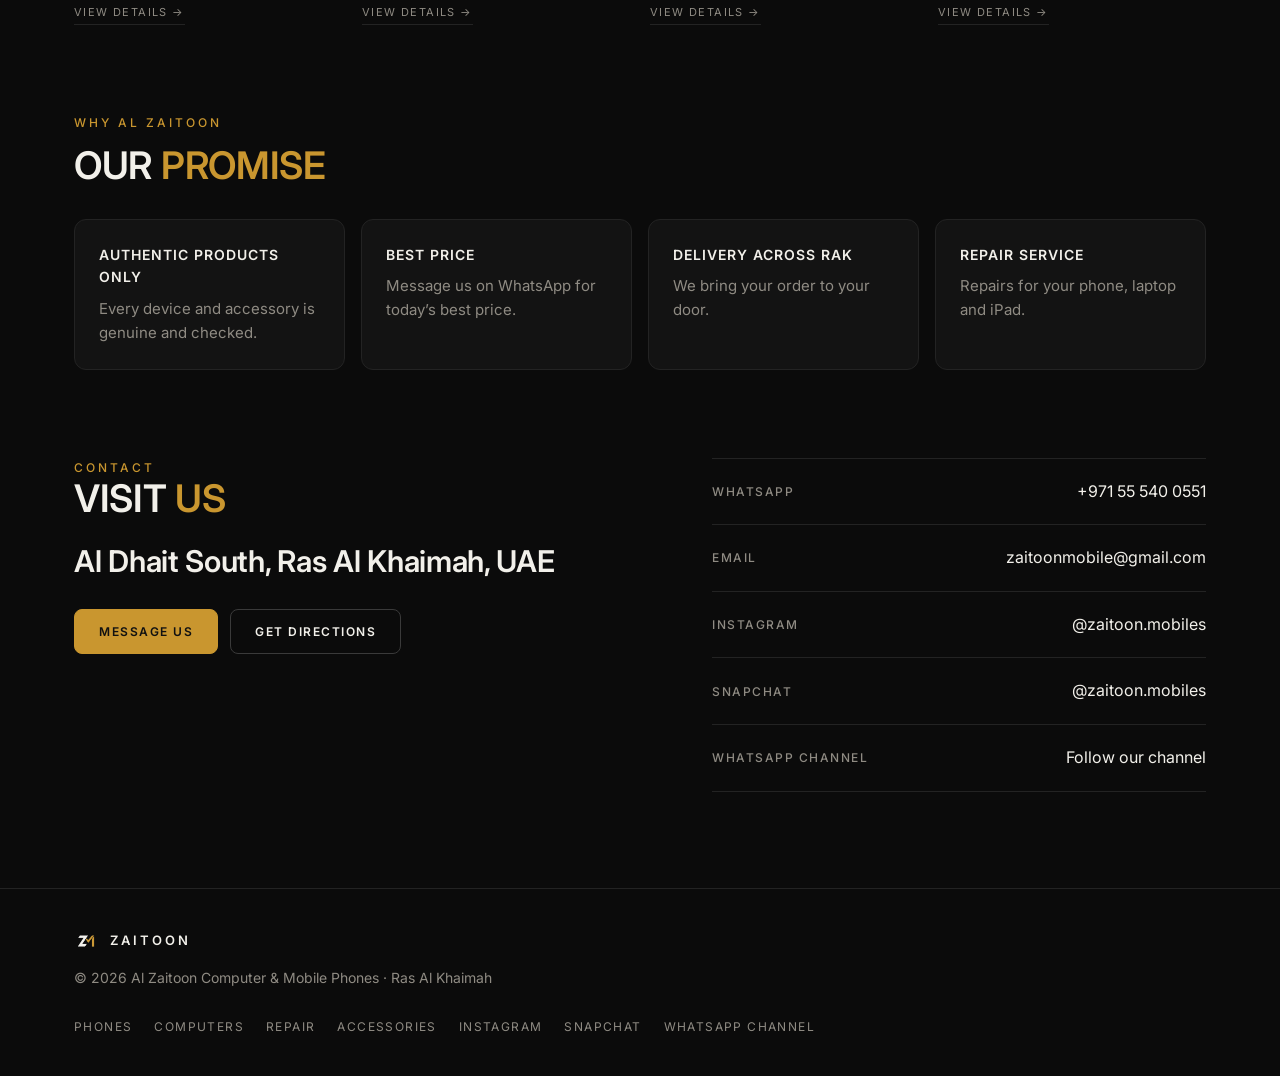
==== commit 4cba168a: "Add files via upload" ====
--- a/index.html
+++ b/index.html
@@ -7,258 +7,18 @@
 <meta name="description" content="Al Zaitoon Computer &amp; Mobile Phones in Al Dhait South, Ras Al Khaimah: premium used Apple, Samsung and Huawei phones, laptops, repair, screen and battery replacement, and accessories. Delivery across RAK. WhatsApp +971 55 540 0551.">
 <meta name="theme-color" content="#0B0B0B">
 <meta property="og:type" content="website">
-<meta property="og:title" content="Al Zaitoon Computer &amp; Mobile Phones · Every device, checked.">
-<meta property="og:description" content="Used phones, laptops, repair and accessories in Ras Al Khaimah. Delivery available.">
+<meta property="og:title" content="Al Zaitoon Computer &amp; Mobile Phones · Used Phones, Laptops, Repair &amp; Accessories · Ras Al Khaimah">
+<meta property="og:description" content="Al Zaitoon Computer &amp; Mobile Phones in Al Dhait South, Ras Al Khaimah: premium used Apple, Samsung and Huawei phones, laptops, repair, screen and battery replacement, and accessories. Delivery across RAK. WhatsApp +971 55 540 0551.">
 <meta property="og:image" content="/logo.png">
 <link rel="preconnect" href="https://fonts.googleapis.com"><link rel="preconnect" href="https://fonts.gstatic.com" crossorigin><link href="https://fonts.googleapis.com/css2?family=Inter:wght@400;500;600&family=Noto+Sans+Arabic:wght@400;500;600&display=swap" rel="stylesheet">
 <link rel="icon" href="/logo.png" type="image/png">
 <link rel="apple-touch-icon" href="/logo.png">
-<style>
-:root{--bg:#0B0B0B;--sf:#131313;--line:#232323;--tx:#F2F0EA;--mut:#8F8B83;--gold:#C9962F;--tile:#E9E6DF;--f:Inter,"Helvetica Neue",Helvetica,Arial,"Noto Sans Arabic",sans-serif}
-*{box-sizing:border-box;margin:0}
-html{scroll-behavior:smooth;scroll-padding-top:84px}
-body{background:var(--bg);color:var(--tx);font:400 16px/1.6 var(--f);-webkit-font-smoothing:antialiased}
-a{color:inherit;text-decoration:none}
-em{font-style:normal;color:var(--gold)}
-h1,h2,h3{font-family:var(--f);font-weight:600}
-.w{max-width:1180px;margin:0 auto;padding:0 24px}
-header{position:sticky;top:0;z-index:20;background:rgba(11,11,11,.92);backdrop-filter:blur(14px);border-bottom:1px solid var(--line)}
-.bar{display:flex;align-items:center;justify-content:space-between;height:68px;gap:16px}
-.logo{display:flex;align-items:center;gap:12px;line-height:1.15}
-.logo img{height:28px;width:auto}
-.logo b{display:block;letter-spacing:2.5px;font-size:14px;font-weight:600}
-.logo small{display:block;color:var(--gold);letter-spacing:3px;font-size:10px;font-weight:500}
-nav{display:flex;gap:28px;font-size:14px;color:var(--mut)}
-nav a:hover,.lang:hover{color:var(--tx)}
-.r{display:flex;align-items:center;gap:14px;font-size:14px}
-.lang{background:none;border:1px solid var(--line);color:var(--tx);font:inherit;font-size:13px;padding:7px 14px;border-radius:8px;cursor:pointer}
-.btn{display:inline-flex;align-items:center;justify-content:center;padding:12px 24px;border:1px solid #3a3a3a;border-radius:8px;font-size:14px;font-weight:500;transition:.2s;background:none;color:var(--tx);font-family:var(--f);cursor:pointer}
-.btn:hover{border-color:var(--tx)}
-.btn.k,header .btn{background:var(--gold);border-color:var(--gold);color:#111;font-weight:600}
-.btn.k:hover,header .btn:hover{background:#dba83c;border-color:#dba83c}
-header .btn{padding:8px 18px}
-.hero{display:grid;grid-template-columns:1.05fr 1fr;gap:64px;align-items:center;padding-block:80px 72px}
-.eyebrow{font-size:12px;letter-spacing:3px;color:var(--gold);font-weight:500;margin-bottom:22px}
-h1{font-size:clamp(40px,5.8vw,76px);line-height:1.05;letter-spacing:-2px}
-.hero p{color:var(--mut);max-width:46ch;margin:24px 0 32px;font-size:17px}
-.row{display:flex;gap:12px;flex-wrap:wrap}
-.dept{display:grid;grid-template-columns:1fr 1fr;gap:12px}
-.d{background:var(--sf);border:1px solid var(--line);border-radius:12px;padding:22px;min-height:164px;display:flex;flex-direction:column;transition:.2s}
-.d:hover{border-color:var(--gold)}
-.d h3{font-size:18px;margin-bottom:4px}
-.d p{color:var(--mut);font-size:14px;line-height:1.45}
-.d span{margin-top:auto;color:var(--gold);font-size:18px}
-html[dir=rtl] .d span{display:inline-block;transform:scaleX(-1);align-self:flex-start}
-.strip{border-block:1px solid var(--line);font-size:12px;letter-spacing:2px;color:var(--mut);font-weight:500}
-.strip .w{display:flex;justify-content:space-between;gap:16px;padding-block:18px;flex-wrap:wrap}
-section.s{padding:96px 0 0}
-.sh{display:flex;justify-content:space-between;align-items:end;gap:24px;flex-wrap:wrap;margin-bottom:32px}
-.sh>div{max-width:56ch}
-.lab{font-size:12px;letter-spacing:3px;color:var(--gold);font-weight:500;margin-bottom:12px}
-h2{font-size:clamp(28px,4vw,44px);line-height:1.1;letter-spacing:-1px}
-.sh p{color:var(--mut);margin-top:14px}
-.cards{display:grid;grid-template-columns:repeat(3,1fr);gap:16px}
-.cards.two2{grid-template-columns:repeat(2,1fr)}
-.bc{background:var(--sf);border:1px solid var(--line);border-radius:12px;padding:28px;display:flex;flex-direction:column;gap:6px;min-height:178px;transition:.2s}
-.bc:hover{border-color:var(--gold)}
-.bc b{font-size:28px;font-weight:600;letter-spacing:-.5px}
-.bc p{color:var(--mut);font-size:15px}
-.bc span{margin-top:auto;padding-top:18px;font-size:14px;color:var(--gold);font-weight:500}
-.list li{list-style:none;padding:18px 0;border-bottom:1px solid var(--line);display:flex;justify-content:space-between;gap:16px;font-size:16px;align-items:center}
-.list li:first-child{border-top:1px solid var(--line)}
-.list span:first-child{font-weight:500}
-.list small{color:var(--mut);font-size:14px}
-.list a:hover{color:var(--gold)}
-.k2{color:var(--mut);font-size:12px;letter-spacing:1.5px;text-transform:uppercase;font-weight:500}
-.q{border:1px solid var(--line);border-radius:8px;background:var(--sf);padding:11px 16px;font:inherit;font-size:15px;min-width:280px;outline:none;color:var(--tx)}
-.q:focus{border-color:var(--gold)}
-.q::placeholder{color:var(--mut)}
-.tabs{position:sticky;top:68px;z-index:10;background:var(--bg);border-bottom:1px solid var(--line);overflow-x:auto;scrollbar-width:none}
-.tabs::-webkit-scrollbar{display:none}
-.tab{flex:none;background:none;border:0;border-bottom:2px solid transparent;padding:15px 0;margin-bottom:-1px;font:inherit;font-size:14px;color:var(--mut);cursor:pointer;white-space:nowrap}
-.tab sup{font-size:10px;margin-inline-start:4px}
-.tab:hover{color:var(--tx)}
-.tab.on{color:var(--tx);border-color:var(--gold)}
-.note{color:var(--mut);font-size:14px;margin:24px 0}
-.grid{display:grid;grid-template-columns:repeat(4,1fr);gap:32px 20px}
-.c{display:flex;flex-direction:column}
-.im{background:var(--tile);border-radius:12px;aspect-ratio:1;display:grid;place-items:center;overflow:hidden}
-.im img{width:82%;height:82%;object-fit:contain;mix-blend-mode:multiply;transition:transform .4s}
-.c:hover .im img{transform:scale(1.04)}
-.br{font-size:11px;letter-spacing:1.5px;color:var(--gold);text-transform:uppercase;font-weight:500;margin-top:14px;min-height:16px}
-.nm{font-size:15px;line-height:1.4;margin:4px 0 10px;font-weight:500}
-.pr{font-size:14px;font-weight:600;margin-bottom:8px}
-.en{margin-top:auto;font-size:13px;color:var(--mut);border-bottom:1px solid var(--line);align-self:flex-start;padding-bottom:2px}
-.en:hover{color:var(--tx);border-color:var(--gold)}
-.more{display:block;margin:56px auto 0}
-.pop{margin-top:56px}
-.pop .note{margin:0 0 24px}
-.im svg{width:44%;height:44%;opacity:.55}
-.empty{grid-column:1/-1;color:var(--mut);padding:50px 0}
-.cols{display:grid;grid-template-columns:repeat(4,1fr);gap:16px}
-.col{background:var(--sf);border:1px solid var(--line);border-radius:12px;padding:24px}
-.col h3{font-size:17px;margin-bottom:8px}
-.col p{color:var(--mut);font-size:15px}
-.two{display:grid;grid-template-columns:1fr 1fr;gap:64px}
-.big{font-size:clamp(24px,3vw,34px);line-height:1.25;font-weight:600;letter-spacing:-.5px;margin:28px 0}
-footer{border-top:1px solid var(--line);margin-top:96px;padding:32px 0 40px;color:var(--mut);font-size:14px}
-footer .w{display:flex;justify-content:space-between;align-items:center;gap:16px;flex-wrap:wrap}
-.fl{display:flex;align-items:center;gap:12px;color:var(--tx)}
-.fl img{height:24px}
-.fl b{letter-spacing:3px;font-size:13px;font-weight:600}
-@media(max-width:900px){.hero{grid-template-columns:1fr;gap:40px;padding-block:48px}.grid{grid-template-columns:repeat(3,1fr)}.cols{grid-template-columns:1fr 1fr}.two{grid-template-columns:1fr;gap:40px}nav{display:none}.cards{grid-template-columns:1fr}.cards.two2{grid-template-columns:1fr}.bc{min-height:0}}
-@media(max-width:560px){.w{padding:0 18px}.grid{grid-template-columns:repeat(2,1fr);gap:26px 12px}.cols{grid-template-columns:1fr}.q{min-width:0;width:100%}.r{gap:10px}header .btn{padding:7px 12px}section.s{padding-top:72px}.strip .w{justify-content:flex-start}.dept{gap:10px}.d{padding:16px;min-height:140px}.d h3{font-size:16px}}
-</style>
+<link rel="stylesheet" href="/style.css">
 </head>
-<body>
-<header><div class="w bar">
-  <a class="logo" href="#top"><img src="/logo.png" alt=""><span><b>ZAITOON</b><small>MOBILES</small></span></a>
-  <nav><a href="#phones" data-t="nPhones"></a><a href="#computers" data-t="nPC"></a><a href="#repair" data-t="nRep"></a><a href="#accessories" data-t="nAcc"></a><a href="#visit" data-t="nVisit"></a></nav>
-  <div class="r"><button class="lang" id="lang">عربي</button><a class="btn" id="msg" target="_blank" rel="noopener" data-t="msg"></a></div>
-</div></header>
-
-<main id="top">
-<div class="w hero">
-  <div>
-    <div class="eyebrow" data-t="eyebrow"></div>
-    <h1 data-h></h1>
-    <p data-t="sub"></p>
-    <div class="row"><a class="btn k" id="heroWa" target="_blank" rel="noopener" data-t="msg"></a><a class="btn" href="#phones" data-t="see"></a></div>
-  </div>
-  <div class="dept">
-    <a class="d" href="#phones"><h3 data-t="d1h"></h3><p data-t="d1p"></p><span>→</span></a>
-    <a class="d" href="#computers"><h3 data-t="d2h"></h3><p data-t="d2p"></p><span>→</span></a>
-    <a class="d" href="#repair"><h3 data-t="d3h"></h3><p data-t="d3p"></p><span>→</span></a>
-    <a class="d" href="#accessories"><h3 data-t="d4h"></h3><p data-t="d4p"></p><span>→</span></a>
-  </div>
-</div>
-<div class="strip"><div class="w"><span data-t="s1"></span><span data-t="s2"></span><span data-t="s3"></span></div></div>
-
-<section class="s" id="phones"><div class="w">
-  <div class="sh"><div><div class="lab" data-t="l1"></div><h2 data-h2="phH"></h2><p data-t="phP"></p></div></div>
-  <div class="cards">
-    <a class="bc" data-wa="askPhone" data-b="Apple" target="_blank" rel="noopener"><b>Apple</b><p data-t="phC"></p><span data-t="ask"></span></a>
-    <a class="bc" data-wa="askPhone" data-b="Samsung" target="_blank" rel="noopener"><b>Samsung</b><p data-t="phC"></p><span data-t="ask"></span></a>
-    <a class="bc" data-wa="askPhone" data-b="Huawei" target="_blank" rel="noopener"><b>Huawei</b><p data-t="phC"></p><span data-t="ask"></span></a>
-  </div>
-  <div class="pop"><p class="note" data-t="popP"></p><div class="grid" id="gp"></div></div>
-</div></section>
-
-<section class="s" id="computers"><div class="w">
-  <div class="sh"><div><div class="lab" data-t="l2"></div><h2 data-h2="pcH"></h2><p data-t="pcP"></p></div></div>
-  <div class="cards two2">
-    <a class="bc" data-wa="askPC" data-b="laptop" target="_blank" rel="noopener"><b data-t="pc1"></b><p data-t="pc1p"></p><span data-t="ask"></span></a>
-    <a class="bc" data-wa="askPC" data-b="computer" target="_blank" rel="noopener"><b data-t="pc2"></b><p data-t="pc2p"></p><span data-t="ask"></span></a>
-  </div>
-  <div class="pop"><p class="note" data-t="popP"></p><div class="grid" id="gc"></div></div>
-</div></section>
-
-<section class="s" id="repair"><div class="w">
-  <div class="sh"><div><div class="lab" data-t="l3"></div><h2 data-h2="repH"></h2><p data-t="repP"></p></div><a class="btn k" id="repWa" target="_blank" rel="noopener" data-t="msg"></a></div>
-  <ul class="list" id="rep"></ul>
-</div></section>
-
-<section class="s" id="accessories"><div class="w">
-  <div class="sh"><div><div class="lab" data-t="l4"></div><h2 data-h2="accH"></h2></div><input class="q" id="q" type="search" autocomplete="off"></div>
-</div>
-<div class="tabs"><div class="w" style="display:flex;gap:26px" id="tabs"></div></div>
-<div class="w">
-  <p class="note" data-t="note"></p>
-  <div class="grid" id="grid"></div>
-  <button class="btn more" id="more" hidden></button>
-</div></section>
-
-<section class="s" id="promise"><div class="w">
-  <div class="sh"><div><div class="lab" data-t="l5"></div><h2 data-h2="whyH"></h2></div></div>
-  <div class="cols">
-    <div class="col"><h3 data-t="w1h"></h3><p data-t="w1p"></p></div>
-    <div class="col"><h3 data-t="w2h"></h3><p data-t="w2p"></p></div>
-    <div class="col"><h3 data-t="w3h"></h3><p data-t="w3p"></p></div>
-    <div class="col"><h3 data-t="w4h"></h3><p data-t="w4p"></p></div>
-  </div>
-</div></section>
-
-<section class="s" id="visit"><div class="w two">
-  <div>
-    <div class="lab" data-t="l6"></div>
-    <h2 data-h2="visitH"></h2>
-    <div class="big" data-t="addr"></div>
-    <div class="row"><a class="btn k" id="ctaWa" target="_blank" rel="noopener" data-t="msg"></a><a class="btn" data-t="dir" href="https://maps.app.goo.gl/pVNrcoDpZ3Ljeenn8" target="_blank" rel="noopener"></a></div>
-  </div>
-  <ul class="list" style="align-self:end">
-    <li><span class="k2" data-t="whatsH"></span><a dir="ltr" href="https://wa.me/971555400551" target="_blank" rel="noopener">+971 55 540 0551</a></li>
-    <li><span class="k2" data-t="mailH"></span><a dir="ltr" href="mailto:zaitoonmobile@gmail.com">zaitoonmobile@gmail.com</a></li>
-    <li><span class="k2">Instagram</span><a dir="ltr" href="https://www.instagram.com/zaitoon.mobiles" target="_blank" rel="noopener">@zaitoon.mobiles</a></li>
-    <li><span class="k2">Snapchat</span><a dir="ltr" href="https://www.snapchat.com/@zaitoon.mobiles" target="_blank" rel="noopener">@zaitoon.mobiles</a></li>
-    <li><span class="k2" data-t="chH"></span><a data-t="chL" href="https://whatsapp.com/channel/0029Vb8QBcPADTO8lJVskh35" target="_blank" rel="noopener"></a></li>
-  </ul>
-</div></section>
-</main>
-
-<footer><div class="w">
-  <div class="fl"><img src="/logo.png" alt=""><b>ZAITOON</b></div>
-  <div>© <span id="yr"></span> <span data-t="brand"></span> · <span data-t="city"></span></div>
-</div></footer>
-
-<script>
-const WA='971555400551',PG=24;
-const T={
-en:{brand:'Al Zaitoon Computer & Mobile Phones',city:'Ras Al Khaimah',nPhones:'Phones',nPC:'Computers',nRep:'Repair',nAcc:'Accessories',nVisit:'Visit',msg:'Message us',see:'See what we offer',eyebrow:'PHONES · LAPTOPS · REPAIR · ACCESSORIES · RAS AL KHAIMAH',sub:'Premium used phones, laptops, repair and accessories in Ras Al Khaimah. Delivery available across RAK.',d1h:'Used phones',d1p:'Apple, Samsung and Huawei',d2h:'Computers & laptops',d2p:'For work, study and everyday use',d3h:'Repair',d3p:'Screens, batteries and maintenance',d4h:'Accessories',d4p:'Chargers, audio, cases and more',s1:'AUTHENTIC PRODUCTS',s2:'DELIVERY ACROSS RAK',s3:'IN-HOUSE REPAIR',popP:'Popular models. Message us for today’s availability and price.',askP:'Ask for price',l1:'01 · PHONES',phH:'Premium <em>used phones</em>',phP:'Used Apple, Samsung and Huawei phones. Tell us the model and your budget, and we’ll reply with what’s in stock.',phC:'Premium used models',ask:'Ask about stock →',l2:'02 · COMPUTERS',pcH:'Computers & <em>laptops</em>',pcP:'For work, study and everything in between. Tell us what you need it for and your budget.',pc1:'Laptops',pc1p:'For work, study and everyday use',pc2:'Computers',pc2p:'Desktop and office computers',l3:'03 · REPAIR',repH:'Repair & <em>maintenance</em>',repP:'Send us the model and the problem, and we’ll tell you what it takes.',rep:[['Screen replacement','Phones and tablets'],['Battery replacement','Phones and laptops'],['Mobile repair','All brands'],['Laptop & computer repair','Repair and maintenance']],fix:'Ask about this →',l4:'04 · ACCESSORIES',accH:'The <em>accessories</em>',search:'Search accessories or brands',all:'All',note:'Message us on WhatsApp for today’s best price.',none:'No products match your search.',enq:'Enquire on WhatsApp',more:'Show more',l5:'WHY AL ZAITOON',whyH:'Our <em>promise</em>',w1h:'Authentic products only',w1p:'Every device and accessory is genuine and checked.',w2h:'Best price',w2p:'Message us on WhatsApp for today’s best price.',w3h:'Delivery across RAK',w3p:'We bring your order to your door.',w4h:'Repair service',w4p:'Repairs for your phone, laptop and iPad.',l6:'VISIT',visitH:'Visit <em>us</em>',addr:'Al Dhait South, Ras Al Khaimah, UAE',whatsH:'WhatsApp',mailH:'Email',chH:'WhatsApp channel',chL:'Follow our channel',dir:'Get directions',hello:'Hello Al Zaitoon, I’d like to ask about: ',hi:'Hello Al Zaitoon, I’d like to ask about your products.',askPhone:'Hello Al Zaitoon, I’m looking for a used {b} phone. What do you have in stock?',askPC:'Hello Al Zaitoon, I’m looking for a {b}. What do you have in stock?',askRep:'Hello Al Zaitoon, I need help with: {b}.'},
-ar:{brand:'الزيتون للكمبيوتر والهواتف المحمولة',city:'رأس الخيمة',nPhones:'الهواتف',nPC:'الكمبيوتر',nRep:'الصيانة',nAcc:'الملحقات',nVisit:'زورونا',msg:'راسلنا',see:'تعرف على خدماتنا',eyebrow:'هواتف · لابتوبات · صيانة · ملحقات · رأس الخيمة',sub:'هواتف مستعملة فاخرة، لابتوبات، صيانة وملحقات في رأس الخيمة. التوصيل متاح في جميع أنحاء الإمارة.',d1h:'هواتف مستعملة',d1p:'آبل وسامسونج وهواوي',d2h:'الكمبيوتر واللابتوب',d2p:'للعمل والدراسة والاستخدام اليومي',d3h:'الصيانة',d3p:'الشاشات والبطاريات والصيانة',d4h:'الملحقات',d4p:'شواحن وصوتيات وأغطية والمزيد',s1:'منتجات أصلية',s2:'توصيل في رأس الخيمة',s3:'صيانة داخل المحل',popP:'موديلات رائجة. راسلنا لمعرفة التوفر والسعر اليوم.',askP:'اسأل عن السعر',l1:'01 · الهواتف',phH:'<em>هواتف مستعملة</em> فاخرة',phP:'هواتف آبل وسامسونج وهواوي المستعملة. أخبرنا بالموديل والميزانية ونرد عليك بالمتوفر.',phC:'موديلات مستعملة فاخرة',ask:'اسأل عن المتوفر ←',l2:'02 · الكمبيوتر',pcH:'الكمبيوتر <em>واللابتوب</em>',pcP:'للعمل والدراسة وكل ما بينهما. أخبرنا ما تحتاجه وميزانيتك.',pc1:'لابتوبات',pc1p:'للعمل والدراسة والاستخدام اليومي',pc2:'أجهزة كمبيوتر',pc2p:'كمبيوتر مكتبي ومكاتب',l3:'03 · الصيانة',repH:'الصيانة <em>والإصلاح</em>',repP:'أرسل لنا الموديل والمشكلة ونخبرك بالحل.',rep:[['استبدال الشاشة','الهواتف والأجهزة اللوحية'],['استبدال البطارية','الهواتف واللابتوبات'],['إصلاح الهواتف','جميع الماركات'],['صيانة اللابتوب والكمبيوتر','الإصلاح والصيانة']],fix:'اسأل عن هذه الخدمة ←',l4:'04 · الملحقات',accH:'<em>الملحقات</em>',search:'ابحث عن ملحق أو ماركة',all:'الكل',note:'راسلنا على واتساب لأفضل سعر اليوم.',none:'لا توجد منتجات مطابقة لبحثك.',enq:'استفسر عبر واتساب',more:'عرض المزيد',l5:'لماذا الزيتون',whyH:'<em>وعدنا</em> لك',w1h:'منتجات أصلية فقط',w1p:'كل جهاز وملحق أصلي ومفحوص.',w2h:'أفضل سعر',w2p:'راسلنا على واتساب لأفضل سعر اليوم.',w3h:'توصيل في رأس الخيمة',w3p:'نوصل طلبك إلى باب بيتك.',w4h:'خدمة الصيانة',w4p:'صيانة الهاتف واللابتوب والآيباد.',l6:'زورونا',visitH:'<em>زورونا</em>',addr:'الظيت الجنوبي، رأس الخيمة، الإمارات',whatsH:'واتساب',mailH:'البريد الإلكتروني',chH:'قناة واتساب',chL:'تابع قناتنا',dir:'الاتجاهات',hello:'مرحباً الزيتون، أود الاستفسار عن: ',hi:'مرحباً الزيتون، أود الاستفسار عن منتجاتكم.',askPhone:'مرحباً الزيتون، أبحث عن هاتف {b} مستعمل. ما المتوفر لديكم؟',askPC:'مرحباً الزيتون، أبحث عن {b}. ما المتوفر لديكم؟',askRep:'مرحباً الزيتون، أحتاج مساعدة في: {b}.'}
-};
-const H={en:'Every device, <em>checked.</em>',ar:'كل جهاز، <em>مفحوص.</em>'};
-const PCB={en:{laptop:'laptop',computer:'computer'},ar:{laptop:'لابتوب',computer:'جهاز كمبيوتر'}};
-const $=id=>document.getElementById(id);
-let D={categories:[],products:[]},L=new URLSearchParams(location.search).get('lang')==='ar'?'ar':'en',C=-1,Q='',N=PG;
-const wa=t=>'https://wa.me/'+WA+'?text='+encodeURIComponent(t);
-const esc=s=>s.replace(/[&<>"]/g,c=>({'&':'&amp;','<':'&lt;','>':'&gt;','"':'&quot;'}[c]));
-const cnt=c=>D.products.filter(p=>c<0||p.cat===c).length;
-function tabs(){
-  $('tabs').innerHTML=['<button class="tab'+(C<0?' on':'')+'" data-c="-1">'+T[L].all+'<sup>'+cnt(-1)+'</sup></button>']
-    .concat(D.categories.map((c,i)=>'<button class="tab'+(C===i?' on':'')+'" data-c="'+i+'">'+esc(c[L])+'<sup>'+cnt(i)+'</sup></button>')).join('');
-}
-function grid(){
-  const q=Q.trim().toLowerCase();
-  const r=D.products.filter(p=>(C<0||p.cat===C)&&(!q||(p.brand+' '+p.name).toLowerCase().includes(q)));
-  $('grid').innerHTML=r.length?r.slice(0,N).map(p=>{
-    const n=(p.brand?p.brand+' ':'')+p.name;
-    return '<article class="c"><div class="im"><img src="'+p.img+'" alt="'+esc(n)+'" loading="lazy" width="400" height="400" onerror="this.remove()"></div>'+
-    '<div class="br">'+esc(p.brand)+'</div><div class="nm">'+esc(p.name)+'</div>'+(p.price?'<div class="pr">AED '+p.price+'</div>':'')+
-    '<a class="en" target="_blank" rel="noopener" href="'+wa(T[L].hello+n)+'">'+T[L].enq+(L==='ar'?' ←':' →')+'</a></article>';
-  }).join(''):'<div class="empty">'+T[L].none+'</div>';
-  const m=$('more');m.hidden=r.length<=N;m.textContent=T[L].more;
-}
-let ST={phones:[],laptops:[]};
-const IC={p:'<svg viewBox="0 0 24 24" fill="none" stroke="#6b675e" stroke-width="1.1"><rect x="7" y="2" width="10" height="20" rx="2"/><path d="M11 18.5h2"/></svg>',l:'<svg viewBox="0 0 24 24" fill="none" stroke="#6b675e" stroke-width="1.1"><rect x="4" y="5" width="16" height="11" rx="1.5"/><path d="M2 19h20"/></svg>'};
-function stock(){
-  [['gp',ST.phones,'p'],['gc',ST.laptops,'l']].forEach(([id,list,ic])=>{
-    $(id).innerHTML=list.map(p=>{const n=p.brand+' '+p.name;
-      return '<article class="c"><div class="im">'+(p.img?'<img src="'+p.img+'" alt="'+esc(n)+'" loading="lazy" width="400" height="400">':IC[ic])+'</div>'+
-      '<div class="br">'+esc(p.brand)+'</div><div class="nm">'+esc(p.name)+'</div>'+
-      '<div class="pr">'+(p.price?'AED '+p.price:T[L].askP)+'</div>'+
-      '<a class="en" target="_blank" rel="noopener" href="'+wa(T[L].hello+n)+'">'+T[L].enq+(L==='ar'?' ←':' →')+'</a></article>';}).join('');
-  });
-}
-function lang(){
-  const t=T[L];
-  document.documentElement.lang=L;document.documentElement.dir=L==='ar'?'rtl':'ltr';
-  document.querySelectorAll('[data-t]').forEach(e=>e.textContent=t[e.dataset.t]);
-  document.querySelectorAll('[data-h2]').forEach(e=>e.innerHTML=t[e.dataset.h2]);
-  document.querySelector('[data-h]').innerHTML=H[L];
-  document.querySelectorAll('[data-wa]').forEach(e=>{const b=e.dataset.b;e.href=wa(t[e.dataset.wa].replace('{b}',PCB[L][b]||b))});
-  $('rep').innerHTML=t.rep.map(s=>'<li><span>'+s[0]+'</span><small>'+s[1]+'</small><a href="'+wa(t.askRep.replace('{b}',s[0]))+'" target="_blank" rel="noopener" style="color:var(--gold);font-size:14px">'+t.fix+'</a></li>').join('');
-  $('q').placeholder=t.search;$('lang').textContent=L==='ar'?'English':'عربي';
-  ['msg','heroWa','ctaWa','repWa'].forEach(i=>$(i).href=wa(t.hi));
-  tabs();grid();stock();
-}
-$('lang').onclick=()=>{L=L==='ar'?'en':'ar';lang()};
-$('q').oninput=e=>{Q=e.target.value;N=PG;grid()};
-$('tabs').onclick=e=>{const b=e.target.closest('[data-c]');if(!b)return;C=+b.dataset.c;N=PG;tabs();grid()};
-$('more').onclick=()=>{N+=PG;grid()};
-$('yr').textContent=new Date().getFullYear();
-fetch('stock.json').then(r=>r.json()).then(d=>{ST=d;stock()}).catch(()=>{});
-fetch('catalog.json').then(r=>r.json()).then(d=>{D=d;lang()}).catch(()=>{$('grid').innerHTML='<div class="empty">Could not load products. Please refresh.</div>'});
-lang();
-</script>
+<body data-page="home">
+<header id="hd"></header>
+<main id="app"></main>
+<footer id="ft"></footer>
+<script src="/app.js"></script>
 </body>
 </html>
--- a/style.css
+++ b/style.css
@@ -0,0 +1,108 @@
+:root{--bg:#0B0B0B;--sf:#131313;--line:#232323;--tx:#F2F0EA;--mut:#8F8B83;--gold:#C9962F;--tile:#E9E6DF;--f:Inter,"Helvetica Neue",Helvetica,Arial,"Noto Sans Arabic",sans-serif}
+*{box-sizing:border-box;margin:0}
+html{scroll-behavior:smooth;scroll-padding-top:90px}
+body{background:var(--bg);color:var(--tx);font:400 16px/1.6 var(--f);-webkit-font-smoothing:antialiased}
+a{color:inherit;text-decoration:none}
+em{font-style:normal;color:var(--gold)}
+h1,h2,h3{font-family:var(--f);font-weight:600;text-transform:uppercase}
+.w{max-width:1180px;margin:0 auto;padding:0 24px}
+header{position:sticky;top:0;z-index:20;background:rgba(11,11,11,.94);backdrop-filter:blur(14px);border-bottom:1px solid var(--line)}
+.bar{display:flex;align-items:center;justify-content:space-between;min-height:68px;gap:16px}
+.logo{display:flex;align-items:center;gap:12px;line-height:1.15}
+.logo img{height:28px;width:auto}
+.logo b{display:block;letter-spacing:2.5px;font-size:14px;font-weight:600}
+.logo small{display:block;color:var(--gold);letter-spacing:3px;font-size:10px;font-weight:500}
+nav{display:flex;gap:28px;font-size:12px;letter-spacing:1.6px;font-weight:500;text-transform:uppercase;color:var(--mut)}
+nav a:hover,nav a.on{color:var(--tx)}
+nav a.on{box-shadow:0 2px 0 var(--gold);padding-bottom:4px}
+.r{display:flex;align-items:center;gap:12px}
+.lang{background:none;border:1px solid var(--line);color:var(--tx);font:inherit;font-size:13px;padding:7px 14px;border-radius:8px;cursor:pointer}
+.btn{display:inline-flex;align-items:center;justify-content:center;padding:12px 24px;border:1px solid #3a3a3a;border-radius:8px;font-size:12px;letter-spacing:1.5px;text-transform:uppercase;font-weight:600;transition:.2s;background:none;color:var(--tx);font-family:var(--f);cursor:pointer}
+.btn:hover{border-color:var(--tx)}
+.btn.k,header .btn{background:var(--gold);border-color:var(--gold);color:#111}
+.btn.k:hover,header .btn:hover{background:#dba83c;border-color:#dba83c}
+header .btn{padding:9px 16px}
+.row{display:flex;gap:12px;flex-wrap:wrap}
+.hero{display:grid;grid-template-columns:1.05fr 1fr;gap:64px;align-items:center;padding-block:80px 72px}
+.eyebrow,.lab{font-size:12px;letter-spacing:3px;color:var(--gold);font-weight:500;text-transform:uppercase}
+.eyebrow{margin-bottom:22px}
+h1{font-size:clamp(34px,5vw,62px);line-height:1.06;letter-spacing:-1px}
+.hero p{color:var(--mut);max-width:46ch;margin:24px 0 32px;font-size:17px}
+.dept{display:grid;grid-template-columns:1fr 1fr;gap:12px}
+.d{background:var(--sf);border:1px solid var(--line);border-radius:12px;padding:22px;min-height:164px;display:flex;flex-direction:column;transition:.2s}
+.d:hover{border-color:var(--gold)}
+.d h3{font-size:15px;letter-spacing:1px;margin-bottom:6px}
+.d p{color:var(--mut);font-size:14px;line-height:1.45}
+.d span,.arr{margin-top:auto;color:var(--gold);font-size:18px}
+html[dir=rtl] .arr,html[dir=rtl] .d span{display:inline-block;transform:scaleX(-1);align-self:flex-start}
+.strip{border-block:1px solid var(--line);font-size:12px;letter-spacing:2px;color:var(--mut);font-weight:500;text-transform:uppercase}
+.strip .w{display:flex;justify-content:space-between;gap:16px;padding-block:18px;flex-wrap:wrap}
+section.s{padding:88px 0 0}
+.sh{display:flex;justify-content:space-between;align-items:end;gap:24px;flex-wrap:wrap;margin-bottom:32px}
+.sh .lab{margin-bottom:12px}
+h2{font-size:clamp(24px,3.4vw,38px);line-height:1.12;letter-spacing:-.3px}
+.lnk{font-size:12px;letter-spacing:1.5px;text-transform:uppercase;font-weight:600;color:var(--gold);border-bottom:1px solid var(--gold);padding-bottom:3px}
+.ph{border-bottom:1px solid var(--line);padding:56px 0 44px;background:var(--sf)}
+.crumb{font-size:12px;letter-spacing:1.5px;text-transform:uppercase;color:var(--mut);margin-bottom:18px}
+.crumb a:hover{color:var(--gold)}
+.ph p{color:var(--mut);max-width:60ch;margin-top:16px}
+.pg{padding-top:44px}
+.tabs{display:flex;gap:26px;overflow-x:auto;border-bottom:1px solid var(--line);scrollbar-width:none;margin-bottom:8px}
+.tabs::-webkit-scrollbar{display:none}
+.tab{flex:none;background:none;border:0;border-bottom:2px solid transparent;padding:15px 0;margin-bottom:-1px;font:inherit;font-size:12px;letter-spacing:1.5px;text-transform:uppercase;font-weight:500;color:var(--mut);cursor:pointer;white-space:nowrap}
+.tab sup{font-size:9px;margin-inline-start:4px}
+.tab:hover{color:var(--tx)}
+.tab.on{color:var(--tx);border-color:var(--gold)}
+.tools{display:flex;justify-content:space-between;align-items:center;gap:16px;flex-wrap:wrap;margin:22px 0 28px}
+.q{border:1px solid var(--line);border-radius:8px;background:var(--sf);padding:11px 16px;font:inherit;font-size:15px;min-width:280px;outline:none;color:var(--tx)}
+.q:focus{border-color:var(--gold)}
+.q::placeholder{color:var(--mut)}
+.note{color:var(--mut);font-size:14px}
+.grid{display:grid;grid-template-columns:repeat(4,1fr);gap:32px 20px}
+.c{display:flex;flex-direction:column}
+.im{background:var(--tile);border-radius:12px;aspect-ratio:1;display:grid;place-items:center;overflow:hidden}
+.im img{width:82%;height:82%;object-fit:contain;mix-blend-mode:multiply;transition:transform .4s}
+.im svg{width:44%;height:44%;opacity:.55}
+.c:hover .im img{transform:scale(1.04)}
+.br{font-size:11px;letter-spacing:1.5px;color:var(--gold);text-transform:uppercase;font-weight:500;margin-top:14px;min-height:16px}
+.nm{font-size:15px;line-height:1.4;margin:4px 0 8px;font-weight:500}
+.pr{font-size:14px;font-weight:600;margin-bottom:8px}
+.en{margin-top:auto;font-size:11px;letter-spacing:1.4px;text-transform:uppercase;color:var(--mut);align-self:flex-start;border-bottom:1px solid var(--line);padding-bottom:2px}
+.c:hover .en{color:var(--tx);border-color:var(--gold)}
+.more{display:block;margin:48px auto 0}
+.empty{grid-column:1/-1;color:var(--mut);padding:50px 0}
+.cta{margin-top:72px;background:var(--sf);border:1px solid var(--line);border-radius:12px;padding:36px;display:flex;justify-content:space-between;align-items:center;gap:24px;flex-wrap:wrap}
+.cta h3{font-size:18px;letter-spacing:.5px;margin-bottom:6px}
+.cta p{color:var(--mut)}
+.cols{display:grid;grid-template-columns:repeat(4,1fr);gap:16px}
+.col{background:var(--sf);border:1px solid var(--line);border-radius:12px;padding:24px}
+.col h3{font-size:14px;letter-spacing:1px;margin-bottom:8px}
+.col p{color:var(--mut);font-size:15px}
+.list li{list-style:none;padding:20px 0;border-bottom:1px solid var(--line);display:flex;justify-content:space-between;gap:16px;align-items:center}
+.list li:first-child{border-top:1px solid var(--line)}
+.list li b{font-size:15px;letter-spacing:1.2px;text-transform:uppercase;font-weight:600}
+.list small{color:var(--mut);font-size:14px;display:block;margin-top:2px}
+.list a:hover{color:var(--gold)}
+.k2{color:var(--mut);font-size:12px;letter-spacing:1.5px;text-transform:uppercase;font-weight:500}
+.two{display:grid;grid-template-columns:1fr 1fr;gap:64px}
+.big{font-size:clamp(22px,2.8vw,30px);line-height:1.25;font-weight:600;letter-spacing:-.3px;margin:24px 0 28px}
+.pdp{display:grid;grid-template-columns:1fr 1fr;gap:64px;align-items:start;padding-top:40px}
+.pdp .im{border-radius:16px}
+.pdp .im img{width:86%;height:86%}
+.pdp .br{margin:0 0 10px;font-size:12px}
+.pdp h1{font-size:clamp(26px,3.4vw,40px);text-transform:none;letter-spacing:-.5px;margin-bottom:14px}
+.pdp .pp{font-size:22px;font-weight:600;margin-bottom:24px}
+.pdp .pp span{color:var(--mut);font-size:16px;font-weight:400}
+.pdp .list{margin:32px 0}
+.pdp .list li{padding:14px 0;font-size:15px}
+.badges{display:flex;gap:10px;flex-wrap:wrap;margin-top:22px}
+.badges span{border:1px solid var(--line);border-radius:8px;padding:6px 12px;font-size:11px;letter-spacing:1.3px;text-transform:uppercase;color:var(--mut)}
+footer{border-top:1px solid var(--line);margin-top:96px;padding:40px 0;color:var(--mut);font-size:14px}
+footer .w{display:flex;justify-content:space-between;gap:28px;flex-wrap:wrap}
+.fl{display:flex;align-items:center;gap:12px;color:var(--tx);margin-bottom:14px}
+.fl img{height:24px}
+.fl b{letter-spacing:3px;font-size:13px;font-weight:600}
+.fk{display:flex;gap:22px;flex-wrap:wrap;font-size:12px;letter-spacing:1.4px;text-transform:uppercase}
+.fk a:hover{color:var(--gold)}
+@media(max-width:900px){.hero{grid-template-columns:1fr;gap:40px;padding-block:48px}.grid{grid-template-columns:repeat(3,1fr)}.cols{grid-template-columns:1fr 1fr}.two,.pdp{grid-template-columns:1fr;gap:36px}.bar{flex-wrap:wrap;padding-block:10px;gap:10px 16px}nav{order:3;width:100%;overflow-x:auto;gap:22px;padding-bottom:6px;scrollbar-width:none}nav::-webkit-scrollbar{display:none}nav a{white-space:nowrap}html{scroll-padding-top:120px}}
+@media(max-width:560px){.w{padding:0 18px}.grid{grid-template-columns:repeat(2,1fr);gap:26px 12px}.cols{grid-template-columns:1fr}.q{min-width:0;width:100%}.dept{gap:10px}.d{padding:16px;min-height:140px}section.s{padding-top:64px}.strip .w{justify-content:flex-start}.cta{padding:24px}.ph{padding:36px 0 32px}header .btn{padding:8px 12px}}
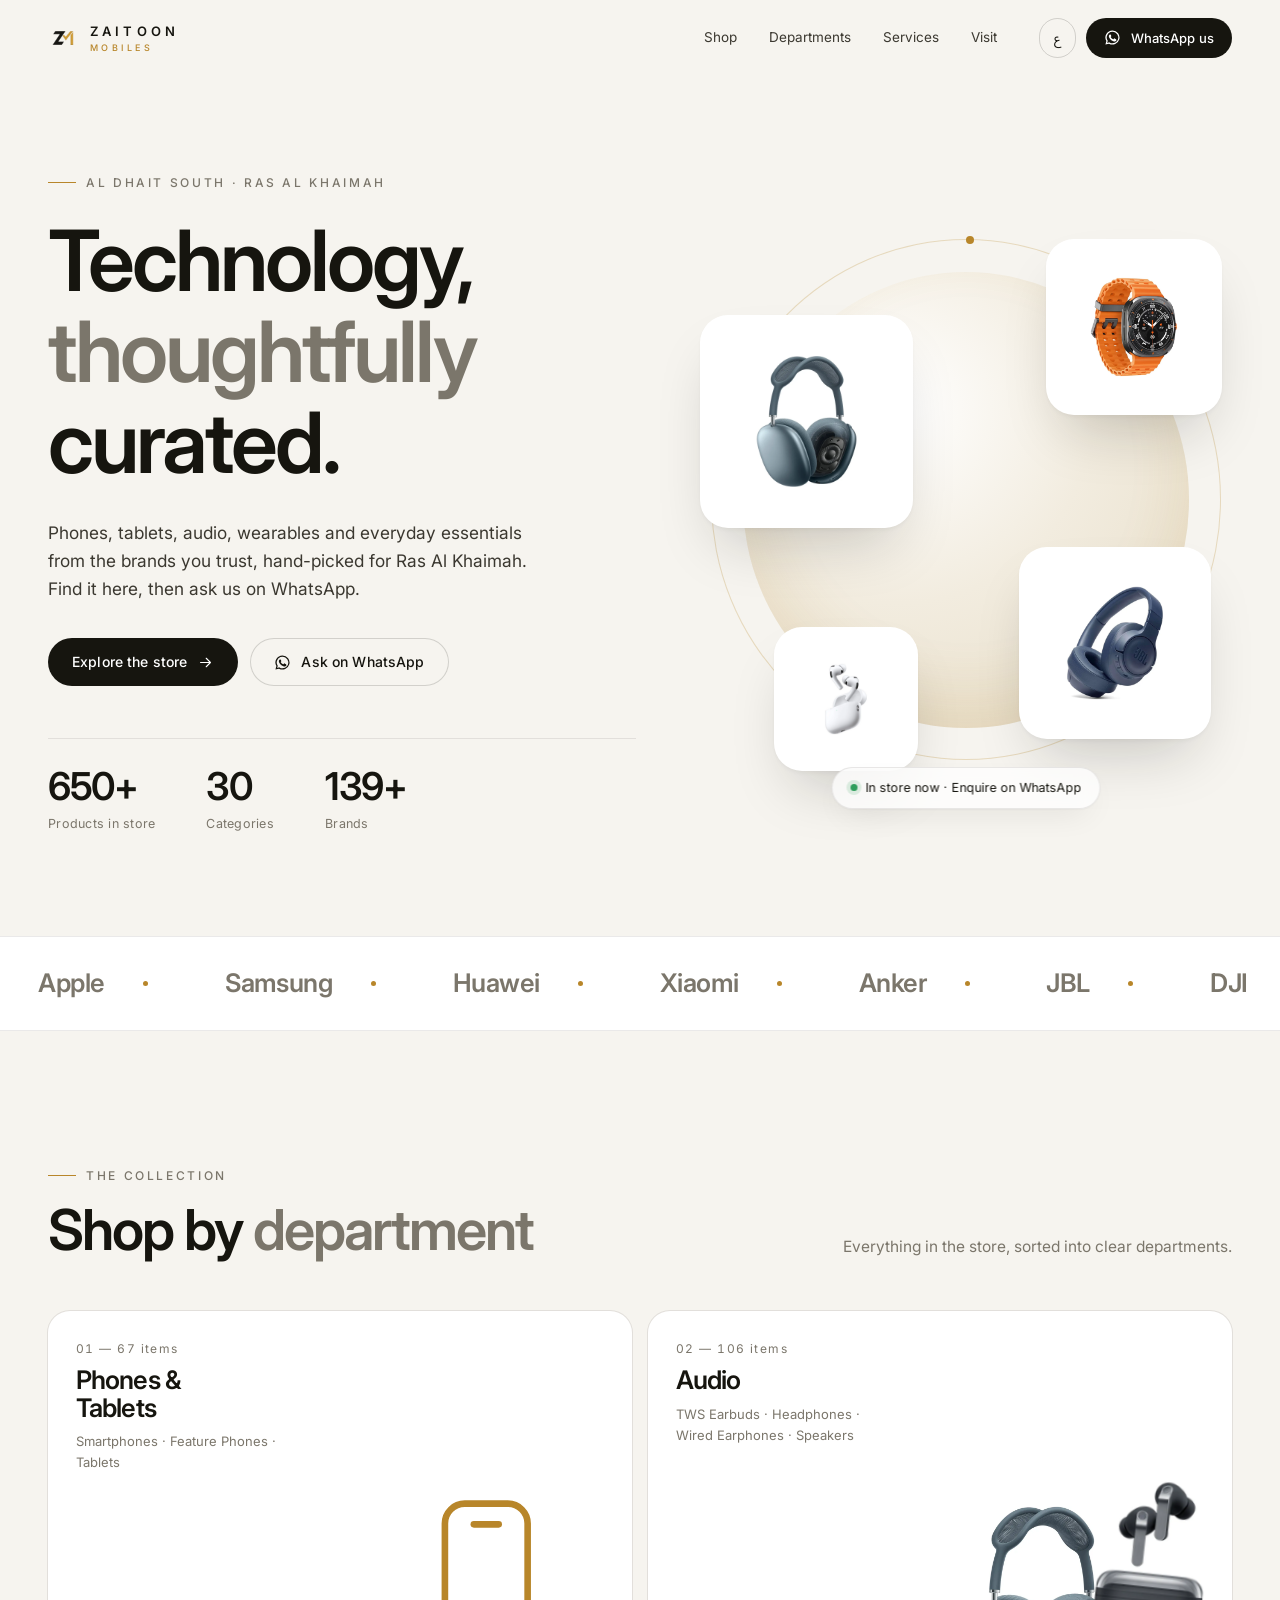
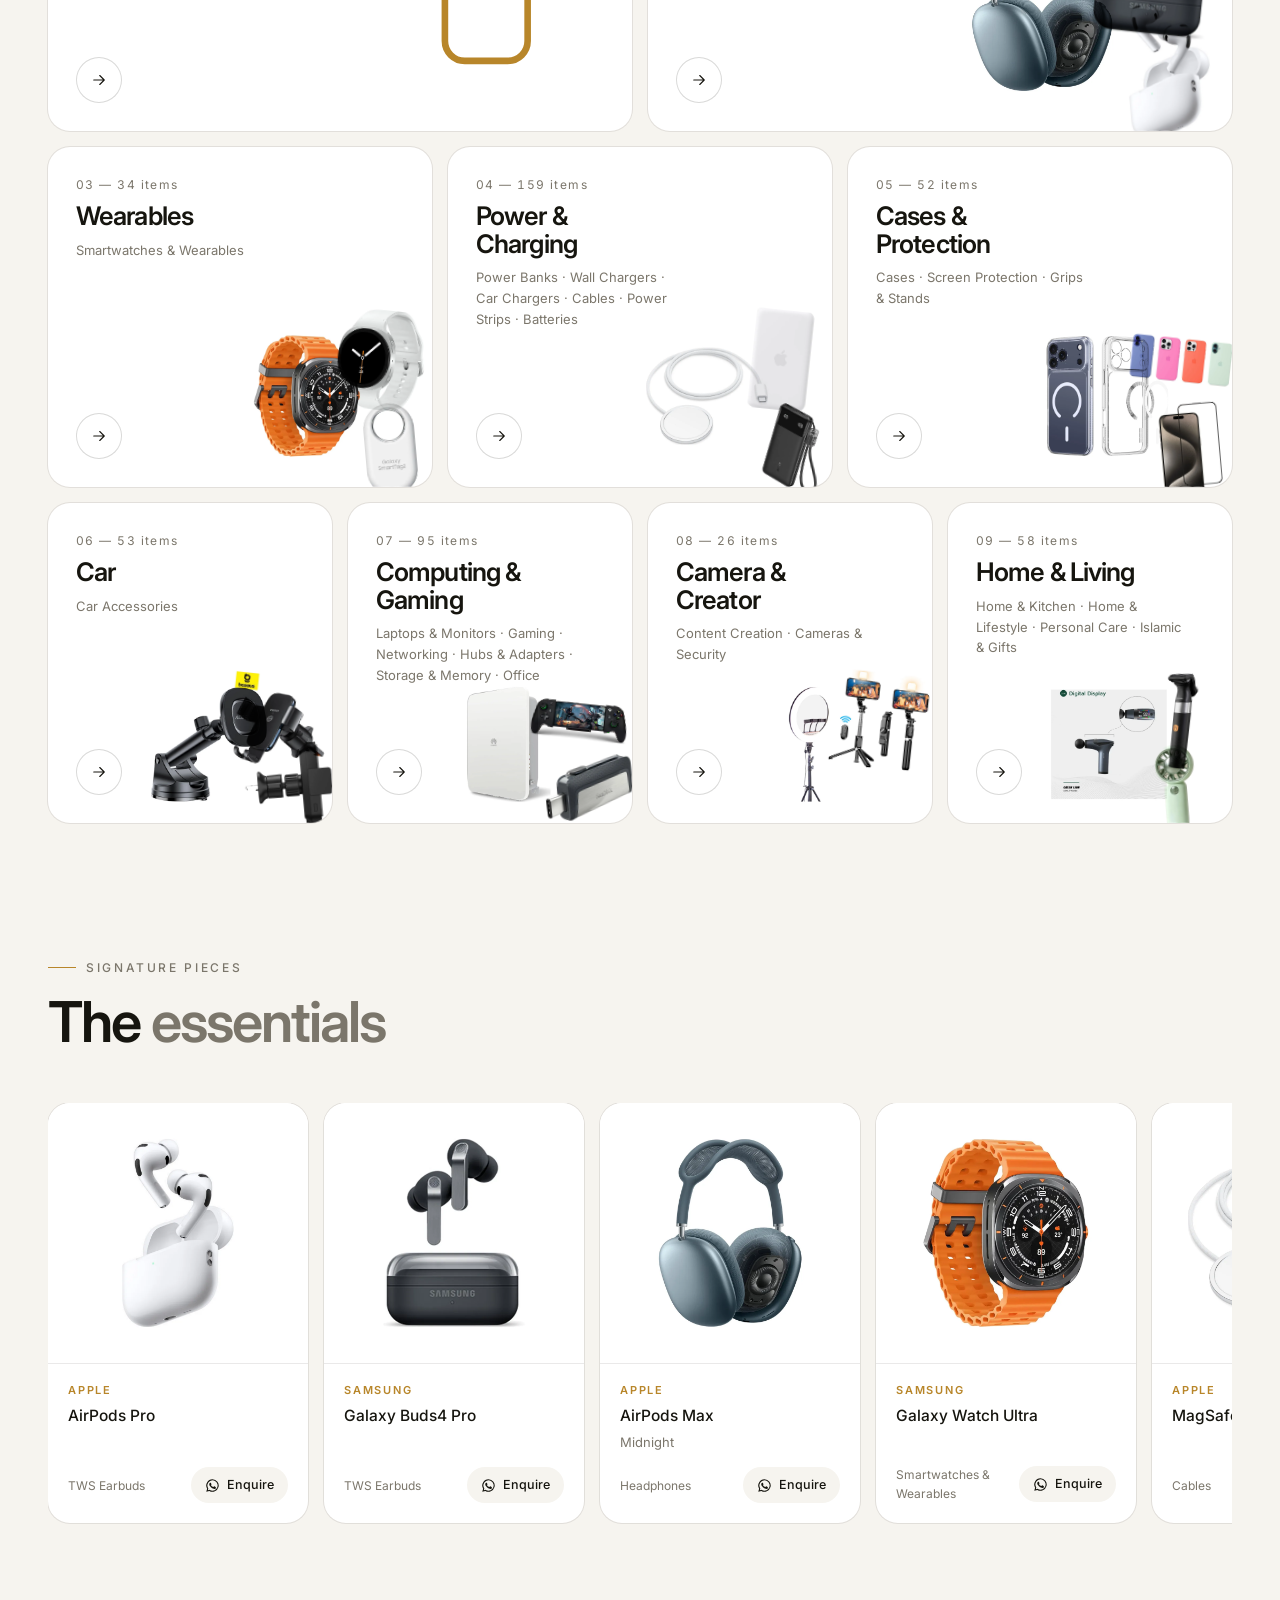
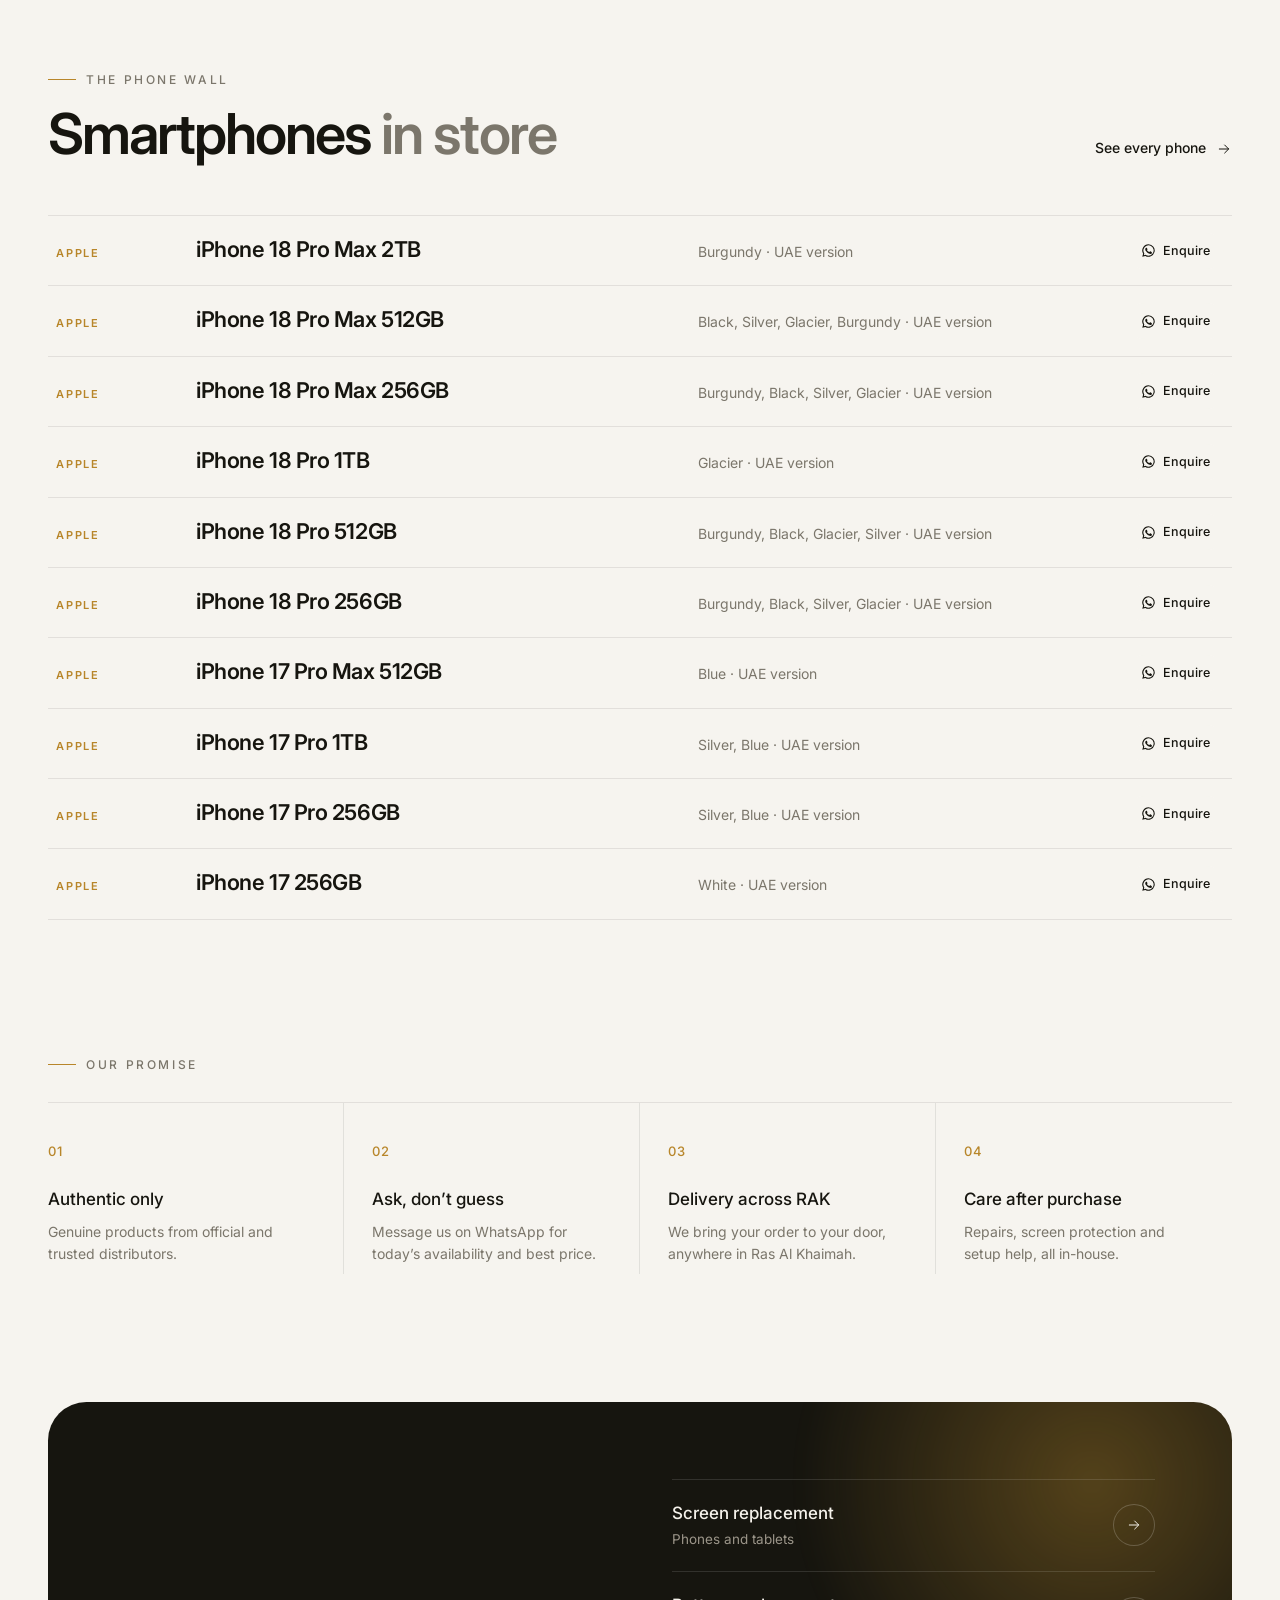
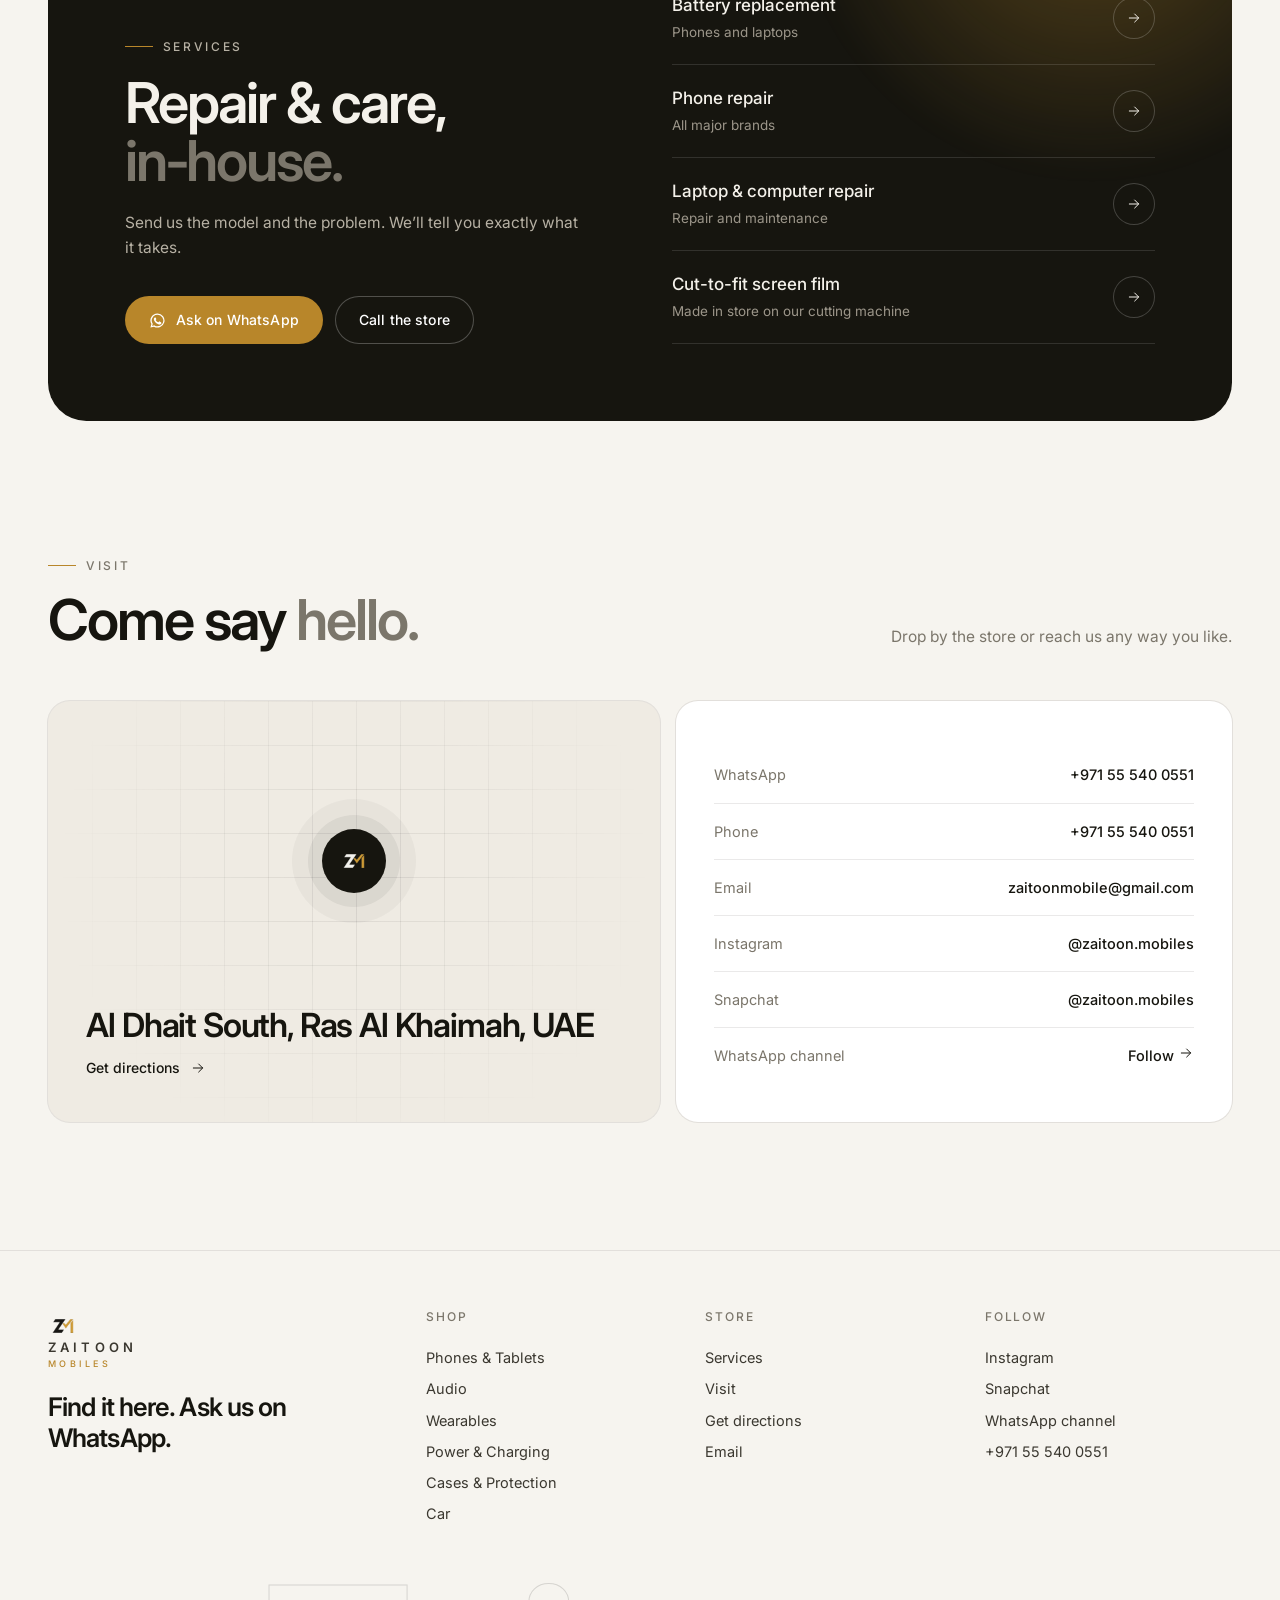
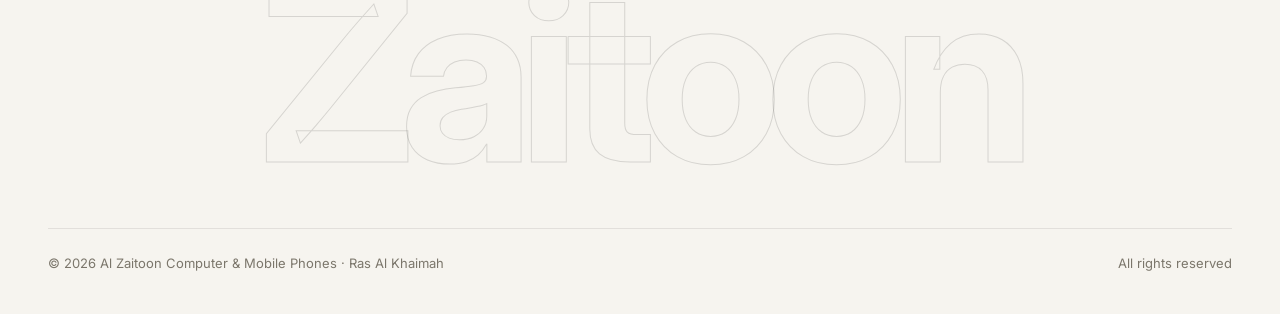
==== commit bb9e1c5f: "Redesign: light premium storefront with full 650-item catalogue - Light, Inter-only design with smoo" ====
--- a/index.html
+++ b/index.html
@@ -3,22 +3,26 @@
 <head>
 <meta charset="utf-8">
 <meta name="viewport" content="width=device-width, initial-scale=1, viewport-fit=cover">
-<title>Al Zaitoon Computer &amp; Mobile Phones · Used Phones, Laptops, Repair &amp; Accessories · Ras Al Khaimah</title>
-<meta name="description" content="Al Zaitoon Computer &amp; Mobile Phones in Al Dhait South, Ras Al Khaimah: premium used Apple, Samsung and Huawei phones, laptops, repair, screen and battery replacement, and accessories. Delivery across RAK. WhatsApp +971 55 540 0551.">
-<meta name="theme-color" content="#0B0B0B">
+<title>Zaitoon Mobiles · Al Zaitoon Computer &amp; Mobile Phones · Ras Al Khaimah</title>
+<meta name="description" content="Al Zaitoon Computer &amp; Mobile Phones, Al Dhait South, Ras Al Khaimah. Smartphones, tablets, audio, wearables, chargers, car accessories, gaming, home gadgets and repair. Enquire on WhatsApp +971 55 540 0551.">
+<meta name="theme-color" content="#F6F4EF">
 <meta property="og:type" content="website">
-<meta property="og:title" content="Al Zaitoon Computer &amp; Mobile Phones · Used Phones, Laptops, Repair &amp; Accessories · Ras Al Khaimah">
-<meta property="og:description" content="Al Zaitoon Computer &amp; Mobile Phones in Al Dhait South, Ras Al Khaimah: premium used Apple, Samsung and Huawei phones, laptops, repair, screen and battery replacement, and accessories. Delivery across RAK. WhatsApp +971 55 540 0551.">
-<meta property="og:image" content="/logo.png">
-<link rel="preconnect" href="https://fonts.googleapis.com"><link rel="preconnect" href="https://fonts.gstatic.com" crossorigin><link href="https://fonts.googleapis.com/css2?family=Inter:wght@400;500;600&family=Noto+Sans+Arabic:wght@400;500;600&display=swap" rel="stylesheet">
-<link rel="icon" href="/logo.png" type="image/png">
-<link rel="apple-touch-icon" href="/logo.png">
+<meta property="og:title" content="Zaitoon Mobiles · Al Zaitoon Computer &amp; Mobile Phones · Ras Al Khaimah">
+<meta property="og:description" content="Al Zaitoon Computer &amp; Mobile Phones, Al Dhait South, Ras Al Khaimah. Smartphones, tablets, audio, wearables, chargers, car accessories, gaming, home gadgets and repair. Enquire on WhatsApp +971 55 540 0551.">
+<meta property="og:image" content="/icon.png">
+<link rel="icon" href="/logo-dark.png" type="image/png">
+<link rel="apple-touch-icon" href="/icon.png">
+<link rel="preconnect" href="https://fonts.googleapis.com"><link rel="preconnect" href="https://fonts.gstatic.com" crossorigin>
+<link href="https://fonts.googleapis.com/css2?family=Inter:wght@400;500;600;700&family=Noto+Sans+Arabic:wght@400;500;600;700&display=swap" rel="stylesheet">
+<link rel="preload" href="/catalog.json" as="fetch" crossorigin>
 <link rel="stylesheet" href="/style.css">
+<script>try{if(sessionStorage.getItem('zm-seen'))document.documentElement.classList.add('seen');sessionStorage.setItem('zm-seen','1');var l=new URLSearchParams(location.search).get('lang')||localStorage.getItem('lang');if(l==='ar'){document.documentElement.lang='ar';document.documentElement.dir='rtl'}}catch(e){}</script>
 </head>
 <body data-page="home">
+<div class="curtain" aria-hidden="true"><img src="/logo-dark.png" alt=""></div>
 <header id="hd"></header>
 <main id="app"></main>
 <footer id="ft"></footer>
-<script src="/app.js"></script>
+<script src="/app.js" defer></script>
 </body>
 </html>
--- a/style.css
+++ b/style.css
@@ -1,108 +1,413 @@
-:root{--bg:#0B0B0B;--sf:#131313;--line:#232323;--tx:#F2F0EA;--mut:#8F8B83;--gold:#C9962F;--tile:#E9E6DF;--f:Inter,"Helvetica Neue",Helvetica,Arial,"Noto Sans Arabic",sans-serif}
-*{box-sizing:border-box;margin:0}
-html{scroll-behavior:smooth;scroll-padding-top:90px}
-body{background:var(--bg);color:var(--tx);font:400 16px/1.6 var(--f);-webkit-font-smoothing:antialiased}
+@view-transition{navigation:auto}
+:root{
+  --bg:#F6F4EF;--paper:#FFFFFF;--ivory:#EFEBE3;--sand:#E6E0D4;--line:rgba(22,21,18,.09);--line2:rgba(22,21,18,.16);
+  --ink:#16150F;--ink2:#3B3830;--mut:#7B766B;--gold:#B8862A;--gold2:#C9962F;--goldl:#F3E9D3;
+  --serif:"Inter","Helvetica Neue",Helvetica,Arial,"Noto Sans Arabic",sans-serif;--sans:"Inter","Helvetica Neue",Arial,"Noto Sans Arabic",sans-serif;
+  --e:cubic-bezier(.22,1,.36,1);--e2:cubic-bezier(.65,0,.35,1);
+  --r:22px;--r2:14px;--sh:0 1px 2px rgba(22,21,18,.04),0 12px 32px -12px rgba(22,21,18,.12);--sh2:0 2px 4px rgba(22,21,18,.04),0 30px 60px -20px rgba(22,21,18,.22)
+}
+html[lang=ar]{--serif:"Noto Sans Arabic","Inter",sans-serif;--sans:"Noto Sans Arabic","Inter",sans-serif}
+*{box-sizing:border-box;margin:0;padding:0}
+html{scroll-behavior:smooth;-webkit-text-size-adjust:100%}
+body{background:var(--bg);color:var(--ink);font:400 15.5px/1.6 var(--sans);-webkit-font-smoothing:antialiased;overflow-x:hidden}
 a{color:inherit;text-decoration:none}
-em{font-style:normal;color:var(--gold)}
-h1,h2,h3{font-family:var(--f);font-weight:600;text-transform:uppercase}
-.w{max-width:1180px;margin:0 auto;padding:0 24px}
-header{position:sticky;top:0;z-index:20;background:rgba(11,11,11,.94);backdrop-filter:blur(14px);border-bottom:1px solid var(--line)}
-.bar{display:flex;align-items:center;justify-content:space-between;min-height:68px;gap:16px}
-.logo{display:flex;align-items:center;gap:12px;line-height:1.15}
-.logo img{height:28px;width:auto}
-.logo b{display:block;letter-spacing:2.5px;font-size:14px;font-weight:600}
-.logo small{display:block;color:var(--gold);letter-spacing:3px;font-size:10px;font-weight:500}
-nav{display:flex;gap:28px;font-size:12px;letter-spacing:1.6px;font-weight:500;text-transform:uppercase;color:var(--mut)}
-nav a:hover,nav a.on{color:var(--tx)}
-nav a.on{box-shadow:0 2px 0 var(--gold);padding-bottom:4px}
-.r{display:flex;align-items:center;gap:12px}
-.lang{background:none;border:1px solid var(--line);color:var(--tx);font:inherit;font-size:13px;padding:7px 14px;border-radius:8px;cursor:pointer}
-.btn{display:inline-flex;align-items:center;justify-content:center;padding:12px 24px;border:1px solid #3a3a3a;border-radius:8px;font-size:12px;letter-spacing:1.5px;text-transform:uppercase;font-weight:600;transition:.2s;background:none;color:var(--tx);font-family:var(--f);cursor:pointer}
-.btn:hover{border-color:var(--tx)}
-.btn.k,header .btn{background:var(--gold);border-color:var(--gold);color:#111}
-.btn.k:hover,header .btn:hover{background:#dba83c;border-color:#dba83c}
-header .btn{padding:9px 16px}
-.row{display:flex;gap:12px;flex-wrap:wrap}
-.hero{display:grid;grid-template-columns:1.05fr 1fr;gap:64px;align-items:center;padding-block:80px 72px}
-.eyebrow,.lab{font-size:12px;letter-spacing:3px;color:var(--gold);font-weight:500;text-transform:uppercase}
-.eyebrow{margin-bottom:22px}
-h1{font-size:clamp(34px,5vw,62px);line-height:1.06;letter-spacing:-1px}
-.hero p{color:var(--mut);max-width:46ch;margin:24px 0 32px;font-size:17px}
-.dept{display:grid;grid-template-columns:1fr 1fr;gap:12px}
-.d{background:var(--sf);border:1px solid var(--line);border-radius:12px;padding:22px;min-height:164px;display:flex;flex-direction:column;transition:.2s}
-.d:hover{border-color:var(--gold)}
-.d h3{font-size:15px;letter-spacing:1px;margin-bottom:6px}
-.d p{color:var(--mut);font-size:14px;line-height:1.45}
-.d span,.arr{margin-top:auto;color:var(--gold);font-size:18px}
-html[dir=rtl] .arr,html[dir=rtl] .d span{display:inline-block;transform:scaleX(-1);align-self:flex-start}
-.strip{border-block:1px solid var(--line);font-size:12px;letter-spacing:2px;color:var(--mut);font-weight:500;text-transform:uppercase}
-.strip .w{display:flex;justify-content:space-between;gap:16px;padding-block:18px;flex-wrap:wrap}
-section.s{padding:88px 0 0}
-.sh{display:flex;justify-content:space-between;align-items:end;gap:24px;flex-wrap:wrap;margin-bottom:32px}
-.sh .lab{margin-bottom:12px}
-h2{font-size:clamp(24px,3.4vw,38px);line-height:1.12;letter-spacing:-.3px}
-.lnk{font-size:12px;letter-spacing:1.5px;text-transform:uppercase;font-weight:600;color:var(--gold);border-bottom:1px solid var(--gold);padding-bottom:3px}
-.ph{border-bottom:1px solid var(--line);padding:56px 0 44px;background:var(--sf)}
-.crumb{font-size:12px;letter-spacing:1.5px;text-transform:uppercase;color:var(--mut);margin-bottom:18px}
-.crumb a:hover{color:var(--gold)}
-.ph p{color:var(--mut);max-width:60ch;margin-top:16px}
-.pg{padding-top:44px}
-.tabs{display:flex;gap:26px;overflow-x:auto;border-bottom:1px solid var(--line);scrollbar-width:none;margin-bottom:8px}
-.tabs::-webkit-scrollbar{display:none}
-.tab{flex:none;background:none;border:0;border-bottom:2px solid transparent;padding:15px 0;margin-bottom:-1px;font:inherit;font-size:12px;letter-spacing:1.5px;text-transform:uppercase;font-weight:500;color:var(--mut);cursor:pointer;white-space:nowrap}
-.tab sup{font-size:9px;margin-inline-start:4px}
-.tab:hover{color:var(--tx)}
-.tab.on{color:var(--tx);border-color:var(--gold)}
-.tools{display:flex;justify-content:space-between;align-items:center;gap:16px;flex-wrap:wrap;margin:22px 0 28px}
-.q{border:1px solid var(--line);border-radius:8px;background:var(--sf);padding:11px 16px;font:inherit;font-size:15px;min-width:280px;outline:none;color:var(--tx)}
-.q:focus{border-color:var(--gold)}
-.q::placeholder{color:var(--mut)}
-.note{color:var(--mut);font-size:14px}
-.grid{display:grid;grid-template-columns:repeat(4,1fr);gap:32px 20px}
-.c{display:flex;flex-direction:column}
-.im{background:var(--tile);border-radius:12px;aspect-ratio:1;display:grid;place-items:center;overflow:hidden}
-.im img{width:82%;height:82%;object-fit:contain;mix-blend-mode:multiply;transition:transform .4s}
-.im svg{width:44%;height:44%;opacity:.55}
-.c:hover .im img{transform:scale(1.04)}
-.br{font-size:11px;letter-spacing:1.5px;color:var(--gold);text-transform:uppercase;font-weight:500;margin-top:14px;min-height:16px}
-.nm{font-size:15px;line-height:1.4;margin:4px 0 8px;font-weight:500}
-.pr{font-size:14px;font-weight:600;margin-bottom:8px}
-.en{margin-top:auto;font-size:11px;letter-spacing:1.4px;text-transform:uppercase;color:var(--mut);align-self:flex-start;border-bottom:1px solid var(--line);padding-bottom:2px}
-.c:hover .en{color:var(--tx);border-color:var(--gold)}
-.more{display:block;margin:48px auto 0}
-.empty{grid-column:1/-1;color:var(--mut);padding:50px 0}
-.cta{margin-top:72px;background:var(--sf);border:1px solid var(--line);border-radius:12px;padding:36px;display:flex;justify-content:space-between;align-items:center;gap:24px;flex-wrap:wrap}
-.cta h3{font-size:18px;letter-spacing:.5px;margin-bottom:6px}
-.cta p{color:var(--mut)}
-.cols{display:grid;grid-template-columns:repeat(4,1fr);gap:16px}
-.col{background:var(--sf);border:1px solid var(--line);border-radius:12px;padding:24px}
-.col h3{font-size:14px;letter-spacing:1px;margin-bottom:8px}
-.col p{color:var(--mut);font-size:15px}
-.list li{list-style:none;padding:20px 0;border-bottom:1px solid var(--line);display:flex;justify-content:space-between;gap:16px;align-items:center}
-.list li:first-child{border-top:1px solid var(--line)}
-.list li b{font-size:15px;letter-spacing:1.2px;text-transform:uppercase;font-weight:600}
-.list small{color:var(--mut);font-size:14px;display:block;margin-top:2px}
-.list a:hover{color:var(--gold)}
-.k2{color:var(--mut);font-size:12px;letter-spacing:1.5px;text-transform:uppercase;font-weight:500}
-.two{display:grid;grid-template-columns:1fr 1fr;gap:64px}
-.big{font-size:clamp(22px,2.8vw,30px);line-height:1.25;font-weight:600;letter-spacing:-.3px;margin:24px 0 28px}
-.pdp{display:grid;grid-template-columns:1fr 1fr;gap:64px;align-items:start;padding-top:40px}
-.pdp .im{border-radius:16px}
-.pdp .im img{width:86%;height:86%}
-.pdp .br{margin:0 0 10px;font-size:12px}
-.pdp h1{font-size:clamp(26px,3.4vw,40px);text-transform:none;letter-spacing:-.5px;margin-bottom:14px}
-.pdp .pp{font-size:22px;font-weight:600;margin-bottom:24px}
-.pdp .pp span{color:var(--mut);font-size:16px;font-weight:400}
-.pdp .list{margin:32px 0}
-.pdp .list li{padding:14px 0;font-size:15px}
-.badges{display:flex;gap:10px;flex-wrap:wrap;margin-top:22px}
-.badges span{border:1px solid var(--line);border-radius:8px;padding:6px 12px;font-size:11px;letter-spacing:1.3px;text-transform:uppercase;color:var(--mut)}
-footer{border-top:1px solid var(--line);margin-top:96px;padding:40px 0;color:var(--mut);font-size:14px}
-footer .w{display:flex;justify-content:space-between;gap:28px;flex-wrap:wrap}
-.fl{display:flex;align-items:center;gap:12px;color:var(--tx);margin-bottom:14px}
-.fl img{height:24px}
-.fl b{letter-spacing:3px;font-size:13px;font-weight:600}
-.fk{display:flex;gap:22px;flex-wrap:wrap;font-size:12px;letter-spacing:1.4px;text-transform:uppercase}
-.fk a:hover{color:var(--gold)}
-@media(max-width:900px){.hero{grid-template-columns:1fr;gap:40px;padding-block:48px}.grid{grid-template-columns:repeat(3,1fr)}.cols{grid-template-columns:1fr 1fr}.two,.pdp{grid-template-columns:1fr;gap:36px}.bar{flex-wrap:wrap;padding-block:10px;gap:10px 16px}nav{order:3;width:100%;overflow-x:auto;gap:22px;padding-bottom:6px;scrollbar-width:none}nav::-webkit-scrollbar{display:none}nav a{white-space:nowrap}html{scroll-padding-top:120px}}
-@media(max-width:560px){.w{padding:0 18px}.grid{grid-template-columns:repeat(2,1fr);gap:26px 12px}.cols{grid-template-columns:1fr}.q{min-width:0;width:100%}.dept{gap:10px}.d{padding:16px;min-height:140px}section.s{padding-top:64px}.strip .w{justify-content:flex-start}.cta{padding:24px}.ph{padding:36px 0 32px}header .btn{padding:8px 12px}}
+button{font:inherit;color:inherit;background:none;border:0;cursor:pointer}
+img{display:block;max-width:100%}
+::selection{background:var(--goldl)}
+.w{max-width:1320px;margin:0 auto;padding:0 clamp(20px,4vw,48px)}
+.serif{font-family:var(--serif);font-weight:400}
+em{font-style:normal;color:var(--mut)}
+
+/* intro curtain */
+.curtain{position:fixed;inset:0;z-index:100;background:var(--bg);display:grid;place-items:center;pointer-events:none;animation:cOut 1s var(--e2) .55s forwards}
+.curtain img{width:64px;animation:cLogo 1s var(--e) both}
+@keyframes cLogo{from{opacity:0;transform:scale(.85);filter:blur(6px)}to{opacity:1;transform:none;filter:none}}
+@keyframes cOut{to{clip-path:inset(0 0 100% 0)}}
+html.seen .curtain{display:none}
+
+/* header */
+header{position:sticky;top:0;z-index:40;transition:background .5s var(--e),box-shadow .5s var(--e),backdrop-filter .5s}
+header.s{background:rgba(246,244,239,.78);backdrop-filter:saturate(1.6) blur(18px);-webkit-backdrop-filter:saturate(1.6) blur(18px);box-shadow:0 1px 0 var(--line)}
+.bar{display:flex;align-items:center;gap:28px;height:76px}
+.logo{display:flex;align-items:center;gap:12px;flex:none}
+.logo img{height:30px;width:auto}
+.logo b{font-weight:600;letter-spacing:.32em;font-size:13px;display:block;line-height:1}
+.logo small{display:block;color:var(--gold);letter-spacing:.38em;font-size:9px;font-weight:500;margin-top:5px;line-height:1}
+nav.nv{display:flex;gap:4px;margin-inline-start:auto}
+nav.nv a{position:relative;font-size:13.5px;color:var(--ink2);padding:9px 14px;border-radius:99px;transition:color .3s,background .3s}
+nav.nv a:hover{background:rgba(22,21,18,.05);color:var(--ink)}
+nav.nv a.on{color:var(--ink)}
+nav.nv a.on::after{content:"";position:absolute;left:50%;bottom:3px;width:4px;height:4px;border-radius:50%;background:var(--gold);transform:translateX(-50%)}
+.hr{display:flex;align-items:center;gap:10px}
+.lang{font-size:13px;padding:9px 14px;border-radius:99px;border:1px solid var(--line2);transition:.3s}
+.lang:hover{border-color:var(--ink)}
+.btn{position:relative;display:inline-flex;align-items:center;justify-content:center;gap:10px;height:48px;padding:0 24px;border-radius:99px;font-size:14px;font-weight:500;letter-spacing:.01em;overflow:hidden;isolation:isolate;transition:transform .5s var(--e),box-shadow .5s var(--e),color .4s;white-space:nowrap}
+.btn::before{content:"";position:absolute;inset:0;z-index:-1;border-radius:inherit;transform:translateY(101%);transition:transform .55s var(--e)}
+.btn:hover::before{transform:none}
+.btn.dk{background:var(--ink);color:#fff}
+.btn.dk::before{background:var(--gold)}
+.btn.lt{background:transparent;color:var(--ink);box-shadow:inset 0 0 0 1px var(--line2)}
+.btn.lt::before{background:var(--ink)}
+.btn.lt:hover{color:#fff}
+.btn.gd{background:var(--gold);color:#fff}
+.btn.gd::before{background:var(--ink)}
+.btn.sm{height:40px;padding:0 18px;font-size:13px}
+.btn:active{transform:scale(.97)}
+.btn svg{width:17px;height:17px;flex:none}
+.burger{display:none;width:44px;height:44px;border-radius:50%;border:1px solid var(--line2);place-items:center}
+.burger i{display:block;width:16px;height:1.5px;background:var(--ink);position:relative;transition:.4s var(--e)}
+.burger i::before,.burger i::after{content:"";position:absolute;left:0;width:16px;height:1.5px;background:var(--ink);transition:.4s var(--e)}
+.burger i::before{top:-5px}.burger i::after{top:5px}
+body.mo .burger i{background:transparent}
+body.mo .burger i::before{top:0;transform:rotate(45deg)}
+body.mo .burger i::after{top:0;transform:rotate(-45deg)}
+.mnav{position:fixed;inset:76px 0 0;z-index:39;background:var(--bg);padding:24px clamp(20px,4vw,48px);display:flex;flex-direction:column;gap:2px;clip-path:inset(0 0 100% 0);transition:clip-path .7s var(--e2);overflow:auto}
+body.mo .mnav{clip-path:inset(0)}
+.mnav a{font-family:var(--serif);font-size:36px;line-height:1.25;padding:6px 0;border-bottom:1px solid var(--line);opacity:0;transform:translateY(20px);transition:.6s var(--e)}
+body.mo .mnav a{opacity:1;transform:none}
+body.mo .mnav a:nth-child(2){transition-delay:.05s}body.mo .mnav a:nth-child(3){transition-delay:.1s}body.mo .mnav a:nth-child(4){transition-delay:.15s}body.mo .mnav a:nth-child(5){transition-delay:.2s}
+.mnav .btn{margin-top:24px}
+
+/* reveal */
+.rv{opacity:0;transform:translateY(28px);transition:opacity 1.1s var(--e),transform 1.1s var(--e);transition-delay:var(--d,0s)}
+.rv.in{opacity:1;transform:none}
+.ln{display:block;overflow:hidden;padding-bottom:.08em}
+.ln>span{display:block;transform:translateY(105%);transition:transform 1.25s var(--e);transition-delay:var(--d,0s)}
+.in .ln>span,.ln.in>span{transform:none}
+
+/* hero */
+.hero{position:relative;padding:clamp(40px,7vw,96px) 0 clamp(56px,8vw,110px)}
+.hero .w{display:grid;grid-template-columns:1.05fr .95fr;gap:clamp(32px,5vw,80px);align-items:center}
+.eyb{display:inline-flex;align-items:center;gap:10px;font-size:12px;letter-spacing:.22em;text-transform:uppercase;color:var(--mut);font-weight:500}
+.eyb::before{content:"";width:28px;height:1px;background:var(--gold)}
+html[lang=ar] .eyb{letter-spacing:0}
+h1.hx{font-family:var(--serif);font-weight:400;font-size:clamp(52px,8.4vw,128px);line-height:.94;letter-spacing:-.025em;margin:26px 0 28px}
+html[lang=ar] h1.hx{font-size:clamp(40px,6vw,88px);line-height:1.2;letter-spacing:0}
+.hero p.lead{font-size:clamp(16px,1.35vw,19px);color:var(--ink2);max-width:44ch;line-height:1.6}
+.hero .row{display:flex;gap:12px;flex-wrap:wrap;margin-top:36px}
+.stats{display:flex;gap:clamp(24px,4vw,56px);margin-top:52px;padding-top:28px;border-top:1px solid var(--line)}
+.stats b{display:block;font-family:var(--serif);font-weight:400;font-size:clamp(34px,3.6vw,48px);line-height:1}
+.stats small{display:block;color:var(--mut);font-size:12.5px;margin-top:8px;letter-spacing:.02em}
+.stage{position:relative;aspect-ratio:1/1.02}
+.stage .orb{position:absolute;inset:8%;border-radius:50%;background:radial-gradient(circle at 35% 30%,#fff 0,#F2ECDF 45%,#E6DCC6 100%);box-shadow:inset 0 -30px 60px rgba(184,134,42,.12)}
+.stage .ring{position:absolute;inset:2%;border-radius:50%;border:1px solid rgba(184,134,42,.25);animation:spin 60s linear infinite}
+.stage .ring::after{content:"";position:absolute;top:-4px;left:50%;width:8px;height:8px;border-radius:50%;background:var(--gold)}
+@keyframes spin{to{transform:rotate(360deg)}}
+.fl{position:absolute;background:var(--paper);border-radius:28px;box-shadow:var(--sh2);padding:6%;will-change:transform}
+.fl img{width:100%;height:100%;object-fit:contain;mix-blend-mode:multiply}
+.fl.f1{width:40%;aspect-ratio:1;left:0;top:16%}
+.fl.f2{width:33%;aspect-ratio:1;right:2%;top:2%}
+.fl.f3{width:36%;aspect-ratio:1;right:4%;bottom:6%}
+.fl.f4{width:27%;aspect-ratio:1;left:14%;bottom:0}
+.tag{top:auto!important;bottom:-2%;}
+.fl>div{width:100%;height:100%;animation:bob 7s ease-in-out infinite}
+.fl.f2>div{animation-delay:-2s}.fl.f3>div{animation-delay:-4s}.fl.f4>div{animation-delay:-5.5s}
+@keyframes bob{50%{transform:translateY(-10px)}}
+.tag{position:absolute;left:50%;top:50%;transform:translate(-50%,0);z-index:3;background:rgba(255,255,255,.75);backdrop-filter:blur(10px);border:1px solid var(--line);border-radius:99px;padding:10px 18px;font-size:12.5px;white-space:nowrap;box-shadow:var(--sh);display:flex;gap:8px;align-items:center}
+.tag i{width:7px;height:7px;border-radius:50%;background:#2E9E5B;box-shadow:0 0 0 4px rgba(46,158,91,.15);animation:pulse 2s infinite}
+@keyframes pulse{50%{box-shadow:0 0 0 8px rgba(46,158,91,0)}}
+
+/* marquee */
+.mq{border-block:1px solid var(--line);overflow:hidden;padding:26px 0;background:var(--paper)}
+.mq .tr{display:flex;width:max-content;animation:mq 60s linear infinite}
+.mq:hover .tr{animation-play-state:paused}
+.mq span{font-family:var(--serif);font-size:clamp(26px,2.6vw,36px);color:var(--ink2);padding:0 clamp(22px,3vw,44px);display:flex;align-items:center;gap:clamp(22px,3vw,44px);white-space:nowrap}
+.mq span::after{content:"";width:5px;height:5px;border-radius:50%;background:var(--gold)}
+@keyframes mq{to{transform:translateX(-50%)}}
+html[dir=rtl] .mq .tr{animation-name:mqr}
+@keyframes mqr{to{transform:translateX(50%)}}
+
+/* sections */
+.sec{padding:clamp(72px,10vw,140px) 0 0}
+.sh{display:flex;justify-content:space-between;align-items:end;gap:24px;margin-bottom:clamp(32px,4vw,56px);flex-wrap:wrap}
+.sh h2{font-family:var(--serif);font-weight:400;font-size:clamp(40px,5.4vw,80px);line-height:1;letter-spacing:-.02em;margin-top:16px}
+html[lang=ar] .sh h2{line-height:1.3;letter-spacing:0}
+.sh p{color:var(--mut);max-width:40ch}
+.lk{display:inline-flex;align-items:center;gap:10px;font-size:14px;font-weight:500;padding-bottom:4px;background:linear-gradient(var(--ink),var(--ink)) 0 100%/0 1px no-repeat;transition:background-size .6s var(--e)}
+.lk:hover{background-size:100% 1px}
+.lk .ar{transition:transform .5s var(--e)}
+.lk:hover .ar{transform:translateX(5px)}
+html[dir=rtl] .ar{transform:scaleX(-1)}
+html[dir=rtl] .lk:hover .ar{transform:scaleX(-1) translateX(5px)}
+
+/* departments */
+.deps{display:grid;grid-template-columns:repeat(12,1fr);gap:16px}
+.dp{position:relative;grid-column:span 4;min-height:340px;border-radius:var(--r);background:var(--paper);overflow:hidden;padding:28px;display:flex;flex-direction:column;box-shadow:0 0 0 1px var(--line);transition:box-shadow .6s var(--e),transform .6s var(--e)}
+.dp:nth-child(1),.dp:nth-child(2){grid-column:span 6;min-height:420px}
+.dp:nth-child(n+6){grid-column:span 3;min-height:320px}
+.dp:nth-child(n+6) .pics{width:80%;height:62%}
+.dp:hover{box-shadow:0 0 0 1px var(--line),var(--sh2);transform:translateY(-4px)}
+.dp .n{font-size:12px;color:var(--mut);letter-spacing:.12em;font-variant-numeric:tabular-nums}
+.dp h3{font-family:var(--serif);font-weight:400;font-size:clamp(30px,2.6vw,40px);line-height:1.02;margin-top:8px;max-width:11ch;position:relative;z-index:2}
+.dp .ct{font-size:13px;color:var(--mut);margin-top:10px;position:relative;z-index:2;max-width:26ch}
+.dp .go{margin-top:auto;width:46px;height:46px;border-radius:50%;display:grid;place-items:center;box-shadow:inset 0 0 0 1px var(--line2);position:relative;z-index:2;transition:.5s var(--e);background:rgba(255,255,255,.6)}
+.dp:hover .go{background:var(--ink);color:#fff;box-shadow:none}
+.dp .go svg{width:18px;transition:transform .5s var(--e)}
+.dp:hover .go svg{transform:rotate(-45deg)}
+html[dir=rtl] .dp .go svg{transform:scaleX(-1)}
+html[dir=rtl] .dp:hover .go svg{transform:scaleX(-1) rotate(-45deg)}
+.dp .pics{position:absolute;inset-inline-end:-4%;bottom:-6%;width:62%;height:78%;pointer-events:none}
+.dp .pics img{position:absolute;width:58%;aspect-ratio:1;object-fit:contain;mix-blend-mode:multiply;transition:transform 1s var(--e)}
+.dp .pics img:nth-child(1){right:30%;bottom:16%;z-index:2}
+.dp .pics img:nth-child(2){right:4%;bottom:34%;width:48%;transform:rotate(6deg)}
+.dp .pics img:nth-child(3){right:2%;bottom:2%;width:44%;transform:rotate(-5deg)}
+.dp:hover .pics img:nth-child(1){transform:translateY(-10px) scale(1.04)}
+.dp:hover .pics img:nth-child(2){transform:rotate(10deg) translate(8px,-6px)}
+.dp:hover .pics img:nth-child(3){transform:rotate(-9deg) translate(6px,4px)}
+.dp .glyph{position:absolute;inset-inline-end:8%;bottom:10%;width:34%;max-width:200px;color:var(--gold);transition:transform 1s var(--e)}
+.dp .glyph svg{width:100%;height:auto}
+.dp:hover .glyph{transform:translateY(-8px) rotate(-4deg)}
+.plist{list-style:none;border-top:1px solid var(--line)}
+.plist li{display:flex;align-items:center;gap:20px;border-bottom:1px solid var(--line);transition:background .5s var(--e)}
+.plist li:hover{background:var(--paper)}
+.pl{flex:1;display:grid;grid-template-columns:120px 1.2fr 1fr;gap:20px;align-items:baseline;padding:22px 8px}
+.pb{font-size:11px;letter-spacing:.16em;text-transform:uppercase;color:var(--gold);font-weight:600}
+.pn{font-size:clamp(24px,2.3vw,34px);line-height:1.1;transition:transform .6s var(--e)}
+.plist li:hover .pn{transform:translateX(8px)}
+html[dir=rtl] .plist li:hover .pn{transform:translateX(-8px)}
+.pd{color:var(--mut);font-size:14px}
+.plist .wa{margin-inline-end:8px;flex:none}
+
+/* product card */
+.grid{display:grid;grid-template-columns:repeat(auto-fill,minmax(232px,1fr));gap:16px}
+.c{position:relative;display:flex;flex-direction:column;background:var(--paper);border-radius:var(--r);box-shadow:0 0 0 1px var(--line);overflow:hidden;transition:box-shadow .6s var(--e),transform .6s var(--e);animation:cin .9s var(--e) both;animation-delay:calc(var(--i,0) * 40ms)}
+@keyframes cin{from{opacity:0;transform:translateY(24px) scale(.98)}}
+.c:hover{box-shadow:0 0 0 1px var(--line),var(--sh2);transform:translateY(-4px)}
+.c .im{position:relative;aspect-ratio:1/1;background:#fff;display:grid;place-items:center;overflow:hidden}
+.c .im img{width:82%;height:82%;object-fit:contain;transition:transform .9s var(--e)}
+.c:hover .im img{transform:scale(1.07)}
+.ph{position:absolute;inset:10px;border-radius:16px;background:linear-gradient(160deg,#FBF9F4,#F1ECE1);display:flex;flex-direction:column;align-items:center;justify-content:center;gap:12px;text-align:center;padding:16px;overflow:hidden}
+.ph svg{width:42%;max-width:96px;color:var(--gold);opacity:.85;transition:transform .9s var(--e)}
+.c:hover .ph svg{transform:translateY(-4px) scale(1.06)}
+.ph b{font-family:var(--serif);font-weight:400;font-size:22px;line-height:1;color:var(--ink2);letter-spacing:.01em}
+.ph::after{content:"";position:absolute;inset:0;background:linear-gradient(110deg,transparent 40%,rgba(255,255,255,.7) 50%,transparent 60%);transform:translateX(-100%);transition:transform 1.2s var(--e)}
+.c:hover .ph::after{transform:translateX(100%)}
+.c .bd{padding:18px 20px 20px;display:flex;flex-direction:column;flex:1;border-top:1px solid var(--line)}
+.c .br{font-size:11px;letter-spacing:.16em;text-transform:uppercase;color:var(--gold);font-weight:600}
+.c .nm{font-size:15.5px;font-weight:500;line-height:1.35;margin-top:6px}
+.c .dt{font-size:13px;color:var(--mut);margin-top:6px;line-height:1.45;display:-webkit-box;-webkit-line-clamp:2;-webkit-box-orient:vertical;overflow:hidden}
+.c .ft{display:flex;align-items:center;justify-content:space-between;margin-top:auto;padding-top:16px;gap:8px}
+.c .cat{font-size:12px;color:var(--mut)}
+.wa{display:inline-flex;align-items:center;gap:7px;height:36px;padding:0 14px;border-radius:99px;font-size:12.5px;font-weight:500;background:var(--bg);transition:background .4s var(--e),color .4s;position:relative;z-index:2}
+.wa svg{width:15px;height:15px}
+.wa:hover{background:#1F8F55;color:#fff}
+.c>a.cv{position:absolute;inset:0;z-index:1}
+.chip{position:absolute;top:14px;inset-inline-start:14px;z-index:2;font-size:11px;letter-spacing:.06em;padding:5px 10px;border-radius:99px;background:rgba(255,255,255,.85);backdrop-filter:blur(8px);box-shadow:0 0 0 1px var(--line)}
+
+/* scroller */
+.scr{display:grid;grid-auto-flow:column;grid-auto-columns:minmax(260px,22%);gap:16px;overflow-x:auto;scroll-snap-type:x mandatory;padding-bottom:12px;scrollbar-width:none}
+.scr::-webkit-scrollbar{display:none}
+.scr>*{scroll-snap-align:start}
+.sbt{display:flex;gap:8px}
+.sbt button{width:48px;height:48px;border-radius:50%;box-shadow:inset 0 0 0 1px var(--line2);display:grid;place-items:center;transition:.4s var(--e)}
+.sbt button:hover{background:var(--ink);color:#fff;box-shadow:none}
+.sbt svg{width:18px}
+html[dir=rtl] .sbt svg{transform:scaleX(-1)}
+
+/* promise / services */
+.pr{display:grid;grid-template-columns:repeat(4,1fr);border-top:1px solid var(--line)}
+.pr>div{padding:36px 28px 8px 0;border-inline-end:1px solid var(--line)}
+.pr>div:last-child{border:0}
+.pr>div+div{padding-inline-start:28px}
+.pr .k{font-family:var(--serif);font-size:20px;color:var(--gold)}
+.pr h4{font-size:17px;font-weight:500;margin:22px 0 8px}
+.pr p{color:var(--mut);font-size:14px}
+
+/* dark band */
+.band{margin-top:clamp(72px,10vw,140px);background:var(--ink);color:#F4F1EA;border-radius:clamp(24px,3vw,40px);padding:clamp(40px,6vw,88px);position:relative;overflow:hidden}
+.band::before{content:"";position:absolute;width:640px;height:640px;inset-inline-end:-180px;top:-240px;border-radius:50%;background:radial-gradient(circle,rgba(201,150,47,.35),transparent 65%);filter:blur(10px)}
+.band h2{font-family:var(--serif);font-weight:400;font-size:clamp(40px,5.6vw,84px);line-height:1;letter-spacing:-.02em;max-width:14ch;position:relative}
+html[lang=ar] .band h2{line-height:1.3}
+.band p{color:#B7B1A4;max-width:46ch;margin-top:20px;position:relative}
+.band .eyb{color:#B7B1A4}
+.band .row{display:flex;gap:12px;flex-wrap:wrap;margin-top:36px;position:relative}
+.band .btn.lt{color:#fff;box-shadow:inset 0 0 0 1px rgba(255,255,255,.25)}
+.band .btn.lt::before{background:#fff}
+.band .btn.lt:hover{color:var(--ink)}
+.svc{display:grid;grid-template-columns:1fr 1fr;gap:clamp(32px,5vw,80px);align-items:end;position:relative}
+.svl{list-style:none;border-top:1px solid rgba(255,255,255,.12)}
+.svl li{display:flex;justify-content:space-between;align-items:center;gap:16px;padding:20px 0;border-bottom:1px solid rgba(255,255,255,.12)}
+.svl b{font-weight:500;font-size:17px;display:block}
+.svl small{color:#9C968A;font-size:13.5px}
+.svl a{width:42px;height:42px;border-radius:50%;display:grid;place-items:center;box-shadow:inset 0 0 0 1px rgba(255,255,255,.2);transition:.4s var(--e);flex:none}
+.svl a:hover{background:var(--gold2);box-shadow:none}
+.svl a svg{width:16px}
+
+/* visit */
+.vis{display:grid;grid-template-columns:1.1fr 1fr;gap:16px}
+.vc{background:var(--paper);border-radius:var(--r);box-shadow:0 0 0 1px var(--line);padding:clamp(28px,3vw,44px)}
+.vc h3{font-family:var(--serif);font-weight:400;font-size:clamp(32px,3vw,46px);line-height:1.05}
+.vc p{color:var(--mut);margin-top:12px}
+.vl{list-style:none;margin-top:8px}
+.vl li{display:flex;justify-content:space-between;gap:16px;padding:16px 0;border-bottom:1px solid var(--line);font-size:14.5px}
+.vl li:last-child{border:0}
+.vl span{color:var(--mut)}
+.vl a{font-weight:500;transition:color .3s}
+.vl a:hover{color:var(--gold)}
+.map{position:relative;border-radius:var(--r);overflow:hidden;min-height:340px;background:var(--ivory);box-shadow:0 0 0 1px var(--line);display:flex;flex-direction:column;justify-content:flex-end;padding:clamp(28px,3vw,44px)}
+.map .grd{position:absolute;inset:0;background-image:linear-gradient(var(--line) 1px,transparent 1px),linear-gradient(90deg,var(--line) 1px,transparent 1px);background-size:44px 44px;mask-image:radial-gradient(circle at 50% 40%,#000,transparent 75%)}
+.map .pin{position:absolute;left:50%;top:38%;transform:translate(-50%,-50%);width:64px;height:64px;border-radius:50%;background:var(--ink);display:grid;place-items:center;box-shadow:0 0 0 14px rgba(22,21,18,.06),0 0 0 30px rgba(22,21,18,.035)}
+.map .pin img{width:30px}
+.map>*:not(.grd):not(.pin){position:relative}
+
+/* footer */
+footer{margin-top:clamp(80px,10vw,140px);border-top:1px solid var(--line);padding:56px 0 40px}
+.fg{display:grid;grid-template-columns:1.4fr repeat(3,1fr);gap:32px}
+.fg h5{font-size:12px;letter-spacing:.16em;text-transform:uppercase;color:var(--mut);font-weight:500;margin-bottom:16px}
+.fg a{display:block;padding:4px 0;font-size:14.5px;color:var(--ink2);transition:color .3s}
+.fg a:hover{color:var(--gold)}
+.fg .big{font-family:var(--serif);font-size:clamp(28px,2.6vw,38px);line-height:1.1;max-width:16ch;margin-top:20px}
+.fb{display:flex;justify-content:space-between;gap:16px;margin-top:56px;padding-top:24px;border-top:1px solid var(--line);color:var(--mut);font-size:13px;flex-wrap:wrap}
+.huge{font-family:var(--serif);font-size:clamp(80px,19vw,300px);line-height:.8;letter-spacing:-.04em;color:transparent;-webkit-text-stroke:1px rgba(22,21,18,.14);text-align:center;margin-top:48px;user-select:none;white-space:nowrap;overflow:hidden}
+
+/* shop */
+.shead{padding:clamp(28px,4vw,56px) 0 clamp(24px,3vw,40px)}
+.crumb{font-size:13px;color:var(--mut);display:flex;gap:8px;flex-wrap:wrap}
+#crb{display:contents}
+.crumb a:hover{color:var(--ink)}
+.shead h1{font-family:var(--serif);font-weight:400;font-size:clamp(48px,7vw,104px);line-height:.95;letter-spacing:-.025em;margin-top:18px}
+html[lang=ar] .shead h1{line-height:1.25;letter-spacing:0}
+.shead .sub{display:flex;justify-content:space-between;align-items:end;gap:20px;margin-top:22px;flex-wrap:wrap}
+.shead .sub p{color:var(--mut);max-width:52ch}
+.shop{display:grid;grid-template-columns:260px 1fr;gap:clamp(24px,3vw,48px);align-items:start}
+.side{position:sticky;top:96px;max-height:calc(100vh - 110px);overflow:auto;padding-inline-end:6px;scrollbar-width:thin}
+.side h6{font-size:11.5px;letter-spacing:.16em;text-transform:uppercase;color:var(--mut);font-weight:500;margin:4px 0 12px}
+.dl{list-style:none}
+.dl>li{border-bottom:1px solid var(--line)}
+.dl button.dh{width:100%;display:flex;justify-content:space-between;align-items:center;padding:12px 0;font-size:14.5px;text-align:start;transition:color .3s}
+.dl button.dh:hover{color:var(--gold)}
+.dl button.dh sup,.cl sup{font-size:11px;color:var(--mut);font-variant-numeric:tabular-nums;vertical-align:baseline}
+.dl li.on>button.dh{font-weight:600}
+.cl{list-style:none;display:grid;grid-template-rows:0fr;transition:grid-template-rows .6s var(--e)}
+.cl>div{overflow:hidden}
+.dl li.on .cl{grid-template-rows:1fr}
+.cl button{display:flex;justify-content:space-between;width:100%;padding:7px 0 7px 14px;font-size:13.5px;color:var(--ink2);text-align:start;position:relative;transition:color .3s}
+html[dir=rtl] .cl button{padding:7px 14px 7px 0}
+.cl button::before{content:"";position:absolute;inset-inline-start:0;top:50%;width:5px;height:5px;border-radius:50%;background:var(--line2);transform:translateY(-50%);transition:.3s}
+.cl button.on{color:var(--ink);font-weight:500}
+.cl button.on::before{background:var(--gold);transform:translateY(-50%) scale(1.4)}
+.cl button:hover{color:var(--ink)}
+.cl>div>div{padding-bottom:12px}
+.tb{display:flex;gap:12px;align-items:center;margin-bottom:20px;flex-wrap:wrap}
+.q{flex:1;min-width:220px;position:relative}
+.q input{width:100%;height:52px;border-radius:99px;border:0;background:var(--paper);box-shadow:0 0 0 1px var(--line);padding:0 22px 0 50px;font:inherit;font-size:15px;color:var(--ink);transition:box-shadow .4s}
+html[dir=rtl] .q input{padding:0 50px 0 22px}
+.q input:focus{outline:0;box-shadow:0 0 0 1px var(--ink),0 8px 24px -10px rgba(22,21,18,.2)}
+.q svg{position:absolute;inset-inline-start:20px;top:50%;width:18px;transform:translateY(-50%);color:var(--mut)}
+.sel{height:52px;border-radius:99px;border:0;background:var(--paper);box-shadow:0 0 0 1px var(--line);padding:0 40px 0 20px;font:inherit;font-size:14px;color:var(--ink);appearance:none;background-image:url("data:image/svg+xml,%3Csvg xmlns='http://www.w3.org/2000/svg' width='12' height='8' fill='none' stroke='%2316150F' stroke-width='1.5'%3E%3Cpath d='M1 1.5l5 5 5-5'/%3E%3C/svg%3E");background-repeat:no-repeat;background-position:right 18px center;cursor:pointer}
+html[dir=rtl] .sel{background-position:left 18px center;padding:0 20px 0 40px}
+.bchips{display:flex;gap:8px;overflow-x:auto;scrollbar-width:none;margin-bottom:22px;padding:2px}
+.bchips::-webkit-scrollbar{display:none}
+.bchips button{flex:none;height:36px;padding:0 15px;border-radius:99px;font-size:13px;box-shadow:inset 0 0 0 1px var(--line2);transition:.35s var(--e);white-space:nowrap}
+.bchips button:hover{box-shadow:inset 0 0 0 1px var(--ink)}
+.bchips button.on{background:var(--ink);color:#fff;box-shadow:none}
+.res{display:flex;justify-content:space-between;align-items:center;color:var(--mut);font-size:13.5px;margin-bottom:18px;gap:12px;flex-wrap:wrap}
+.res b{color:var(--ink);font-weight:500}
+.dchips{display:none;gap:8px;overflow-x:auto;scrollbar-width:none;margin-bottom:12px}
+.dchips::-webkit-scrollbar{display:none}
+.dchips button{flex:none;height:40px;padding:0 16px;border-radius:99px;font-size:13.5px;background:var(--paper);box-shadow:0 0 0 1px var(--line);white-space:nowrap;transition:.35s var(--e)}
+.dchips button.on{background:var(--ink);color:#fff}
+.more{display:flex;justify-content:center;margin-top:40px}
+.empty{grid-column:1/-1;text-align:center;padding:80px 20px;color:var(--mut)}
+.empty b{display:block;font-family:var(--serif);font-weight:400;font-size:34px;color:var(--ink);margin-bottom:8px}
+.ask{display:flex;justify-content:space-between;align-items:center;gap:20px;margin-top:48px;background:var(--paper);border-radius:var(--r);box-shadow:0 0 0 1px var(--line);padding:28px 32px;flex-wrap:wrap}
+.ask h3{font-family:var(--serif);font-weight:400;font-size:30px;line-height:1.1}
+.ask p{color:var(--mut);font-size:14px;margin-top:4px}
+.fade-swap{animation:fs .6s var(--e)}
+@keyframes fs{from{opacity:0;transform:translateY(10px)}}
+
+/* product */
+.pdp{display:grid;grid-template-columns:1.05fr 1fr;gap:clamp(28px,5vw,80px);padding-top:clamp(24px,3vw,40px);align-items:start}
+.pim{position:sticky;top:96px;aspect-ratio:1;background:#fff;border-radius:clamp(24px,3vw,36px);box-shadow:0 0 0 1px var(--line);display:grid;place-items:center;overflow:hidden}
+.pim img{width:78%;height:78%;object-fit:contain;view-transition-name:pimg;animation:pz 1.4s var(--e) both}
+@keyframes pz{from{opacity:0;transform:scale(.92)}}
+.pim .ph{inset:16px;border-radius:24px}
+.pim .ph svg{max-width:180px}
+.pim .ph b{font-size:44px}
+.pin2{padding-top:12px}
+.pin2 .br{font-size:12px;letter-spacing:.2em;text-transform:uppercase;color:var(--gold);font-weight:600;margin-top:28px}
+.pin2 h1{font-family:var(--serif);font-weight:400;font-size:clamp(44px,5.4vw,80px);line-height:.98;letter-spacing:-.02em;margin-top:14px}
+html[lang=ar] .pin2 h1{line-height:1.25}
+.pin2 .det{font-size:17px;color:var(--ink2);margin-top:20px;max-width:44ch}
+.pin2 .row{display:flex;gap:12px;flex-wrap:wrap;margin-top:36px}
+.pin2 .note{display:flex;gap:12px;align-items:flex-start;background:var(--goldl);border-radius:var(--r2);padding:16px 18px;margin-top:28px;font-size:14px;color:var(--ink2)}
+.pin2 .note svg{width:20px;flex:none;color:var(--gold);margin-top:1px}
+.spec{list-style:none;margin-top:36px;border-top:1px solid var(--line)}
+.spec li{display:flex;justify-content:space-between;gap:20px;padding:16px 0;border-bottom:1px solid var(--line);font-size:14.5px}
+.spec span:first-child{color:var(--mut)}
+.spec a{border-bottom:1px solid var(--line2)}
+
+/* responsive */
+@media (max-width:1080px){
+  nav.nv{display:none}
+  .burger{display:grid}
+  .hr .btn{display:none}
+  .bar{justify-content:space-between}
+  .hero .w{grid-template-columns:1fr}
+  .stage{max-width:560px;margin:0 auto;width:100%}
+  .dp,.dp:nth-child(1),.dp:nth-child(2){grid-column:span 6;min-height:340px}
+  .shop{grid-template-columns:1fr}
+  .side{display:none}
+  .dchips{display:flex}
+  .pdp{grid-template-columns:1fr}
+  .pim{position:relative;top:0}
+  .svc,.vis{grid-template-columns:1fr}
+  .pr{grid-template-columns:1fr 1fr}
+  .pr>div:nth-child(2){border:0}
+  .pr>div:nth-child(3){padding-inline-start:0}
+  .fg{grid-template-columns:1fr 1fr}
+  .dp:nth-child(n+6){grid-column:span 6}
+  .pl{grid-template-columns:1fr;gap:4px}
+  .scr{grid-auto-columns:minmax(240px,42%)}
+}
+@media (max-width:640px){
+  body{font-size:15px}
+  .bar{height:66px}.mnav{inset:66px 0 0}
+  .logo b{font-size:12px}
+  .lang{padding:8px 12px}
+  .dp,.dp:nth-child(1),.dp:nth-child(2){grid-column:span 12;min-height:300px}
+  .grid{grid-template-columns:1fr 1fr;gap:10px}
+  .c{border-radius:18px}
+  .c .bd{padding:14px 14px 16px}
+  .c .nm{font-size:14px}
+  .c .dt{font-size:12px}
+  .c .ft{flex-direction:column;align-items:stretch}
+  .c .cat{display:none}
+  .wa{justify-content:center}
+  .scr{grid-auto-columns:72%}
+  .pr{grid-template-columns:1fr}
+  .pr>div{border:0;padding:28px 0 0!important}
+  .fg{grid-template-columns:1fr}
+  .stats{gap:22px}
+  .ask{padding:24px}
+  .tb .sel{flex:1}
+}
+@media (prefers-reduced-motion:reduce){
+  *,*::before,*::after{animation-duration:.01ms!important;animation-iteration-count:1!important;transition-duration:.01ms!important}
+  .rv{opacity:1;transform:none}.ln>span{transform:none}
+}
+::view-transition-old(root){animation:.45s var(--e2) both vtOut}
+::view-transition-new(root){animation:.7s var(--e) both vtIn}
+@keyframes vtOut{to{opacity:0;transform:translateY(-12px)}}
+@keyframes vtIn{from{opacity:0;transform:translateY(16px)}}
+
+/* single-family type system: Inter only, no italics */
+h1.hx,.sh h2,.dp h3,.band h2,.shead h1,.pin2 h1,.vc h3,.ask h3,.empty b,.stats b,.fg .big,.mnav a,.pn,.serif{font-weight:600!important;letter-spacing:-.035em;font-style:normal}
+h1.hx{font-size:clamp(46px,6.6vw,104px);line-height:1}
+.sh h2,.band h2{font-size:clamp(34px,4.4vw,64px);line-height:1.04}
+.shead h1{font-size:clamp(40px,5.6vw,84px);line-height:1}
+.pin2 h1{font-size:clamp(36px,4.2vw,60px);line-height:1.04}
+.dp h3{font-size:clamp(24px,2vw,30px);line-height:1.08}
+.vc h3,.ask h3{font-size:clamp(24px,2.2vw,32px)}
+.stats b{font-size:clamp(30px,3vw,42px)}
+.fg .big{font-size:clamp(22px,2vw,28px);line-height:1.2}
+.mnav a{font-size:30px}
+.pn{font-size:clamp(19px,1.7vw,24px);letter-spacing:-.02em}
+.mq span{font-weight:600;font-size:clamp(20px,2vw,28px);letter-spacing:-.02em;color:var(--mut)}
+.ph b{font-weight:600;font-size:16px;letter-spacing:-.01em}
+.pim .ph b{font-size:30px}
+.pr .k{font-weight:500;font-size:13px;letter-spacing:.08em}
+.huge{font-weight:700;letter-spacing:-.06em}
+.empty b{font-size:26px}
+html[lang=ar] h1.hx,html[lang=ar] .sh h2,html[lang=ar] .band h2,html[lang=ar] .shead h1,html[lang=ar] .pin2 h1,html[lang=ar] .dp h3{letter-spacing:0;line-height:1.3}
+.shop>div{min-width:0}.tag{bottom:-7%}
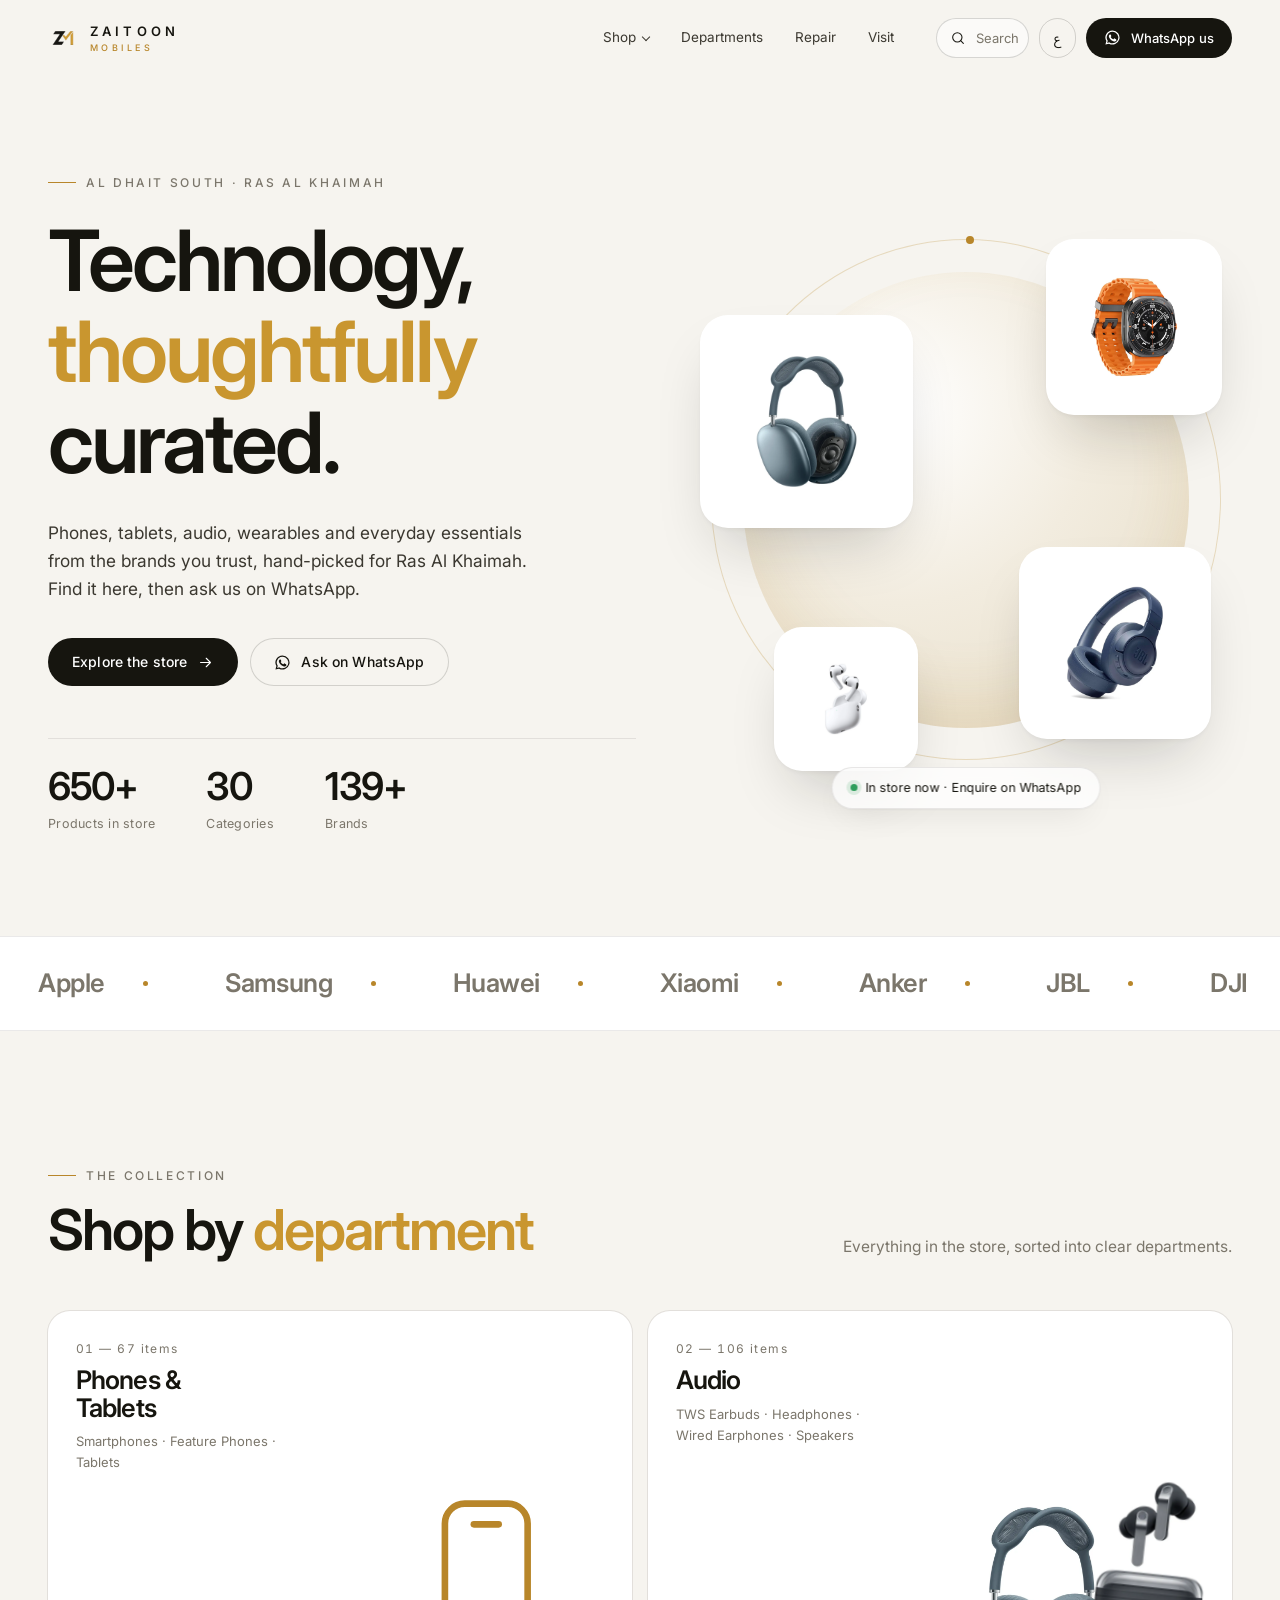
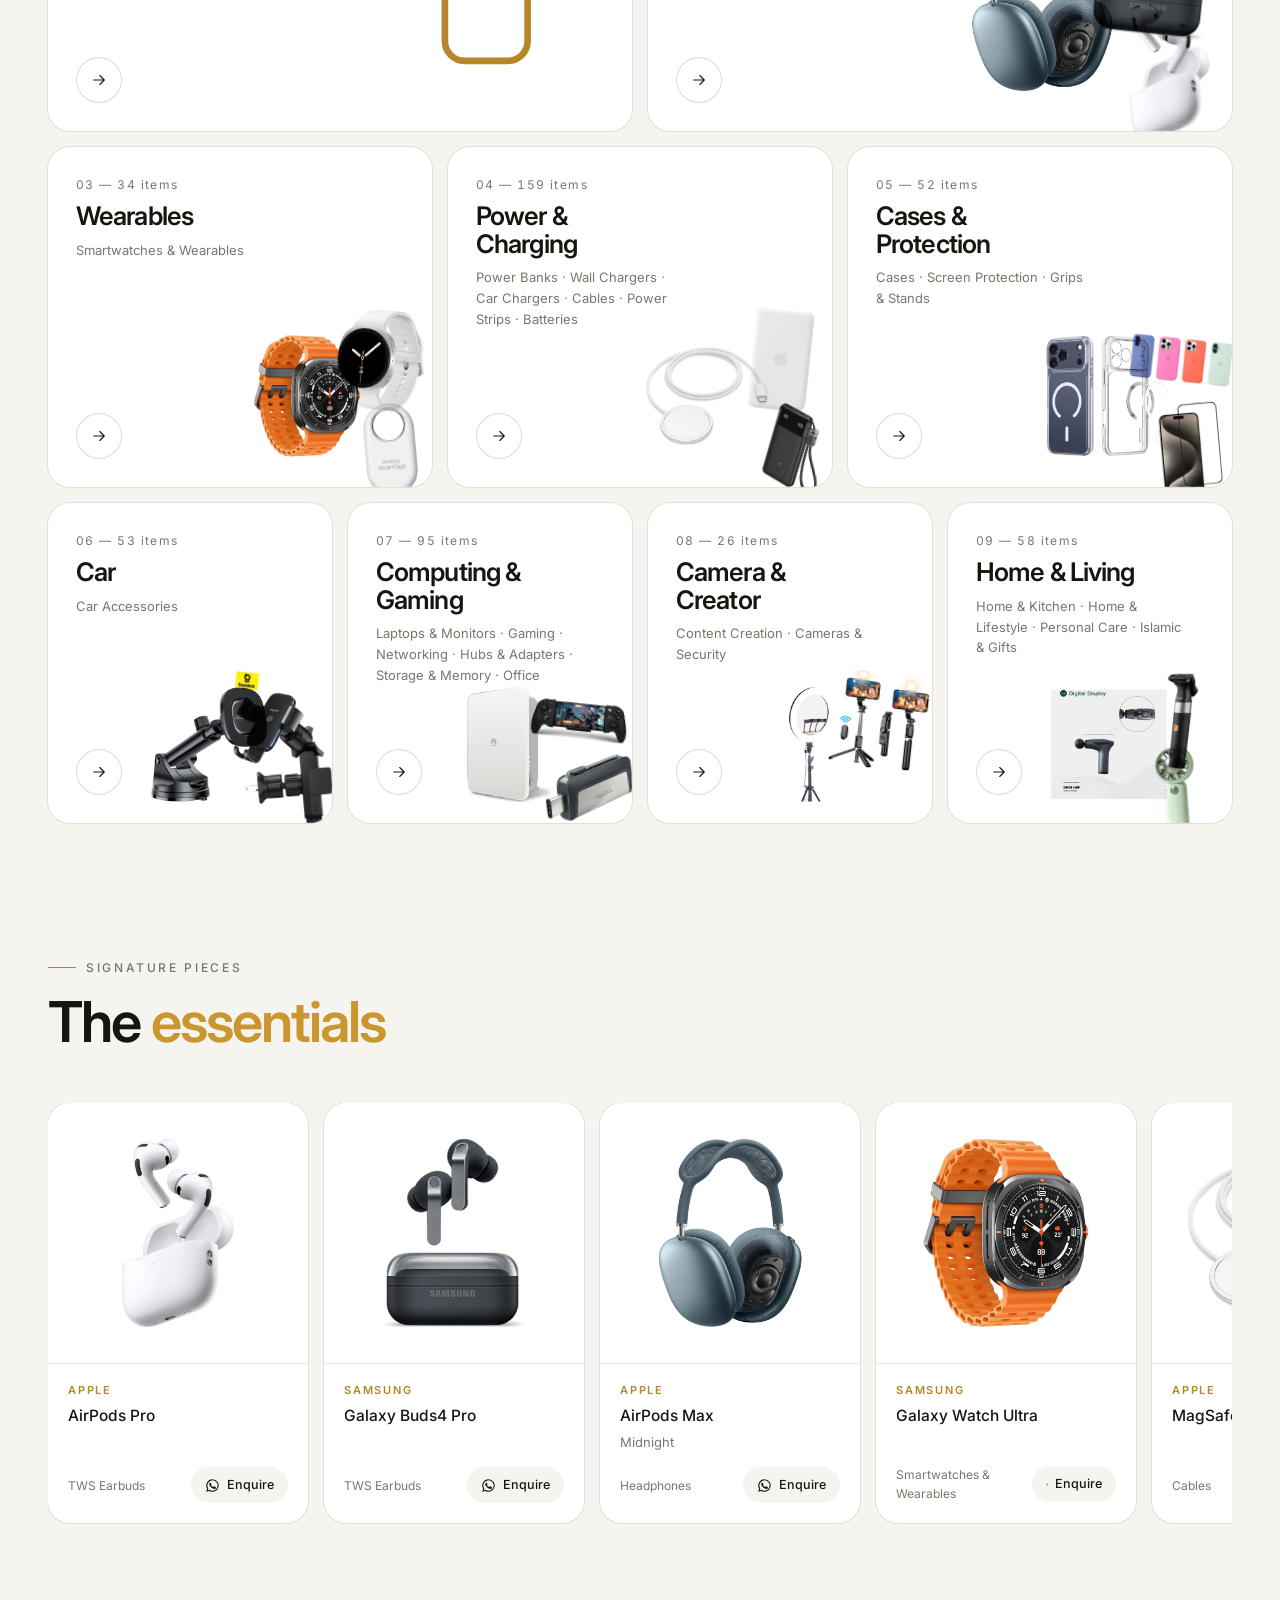
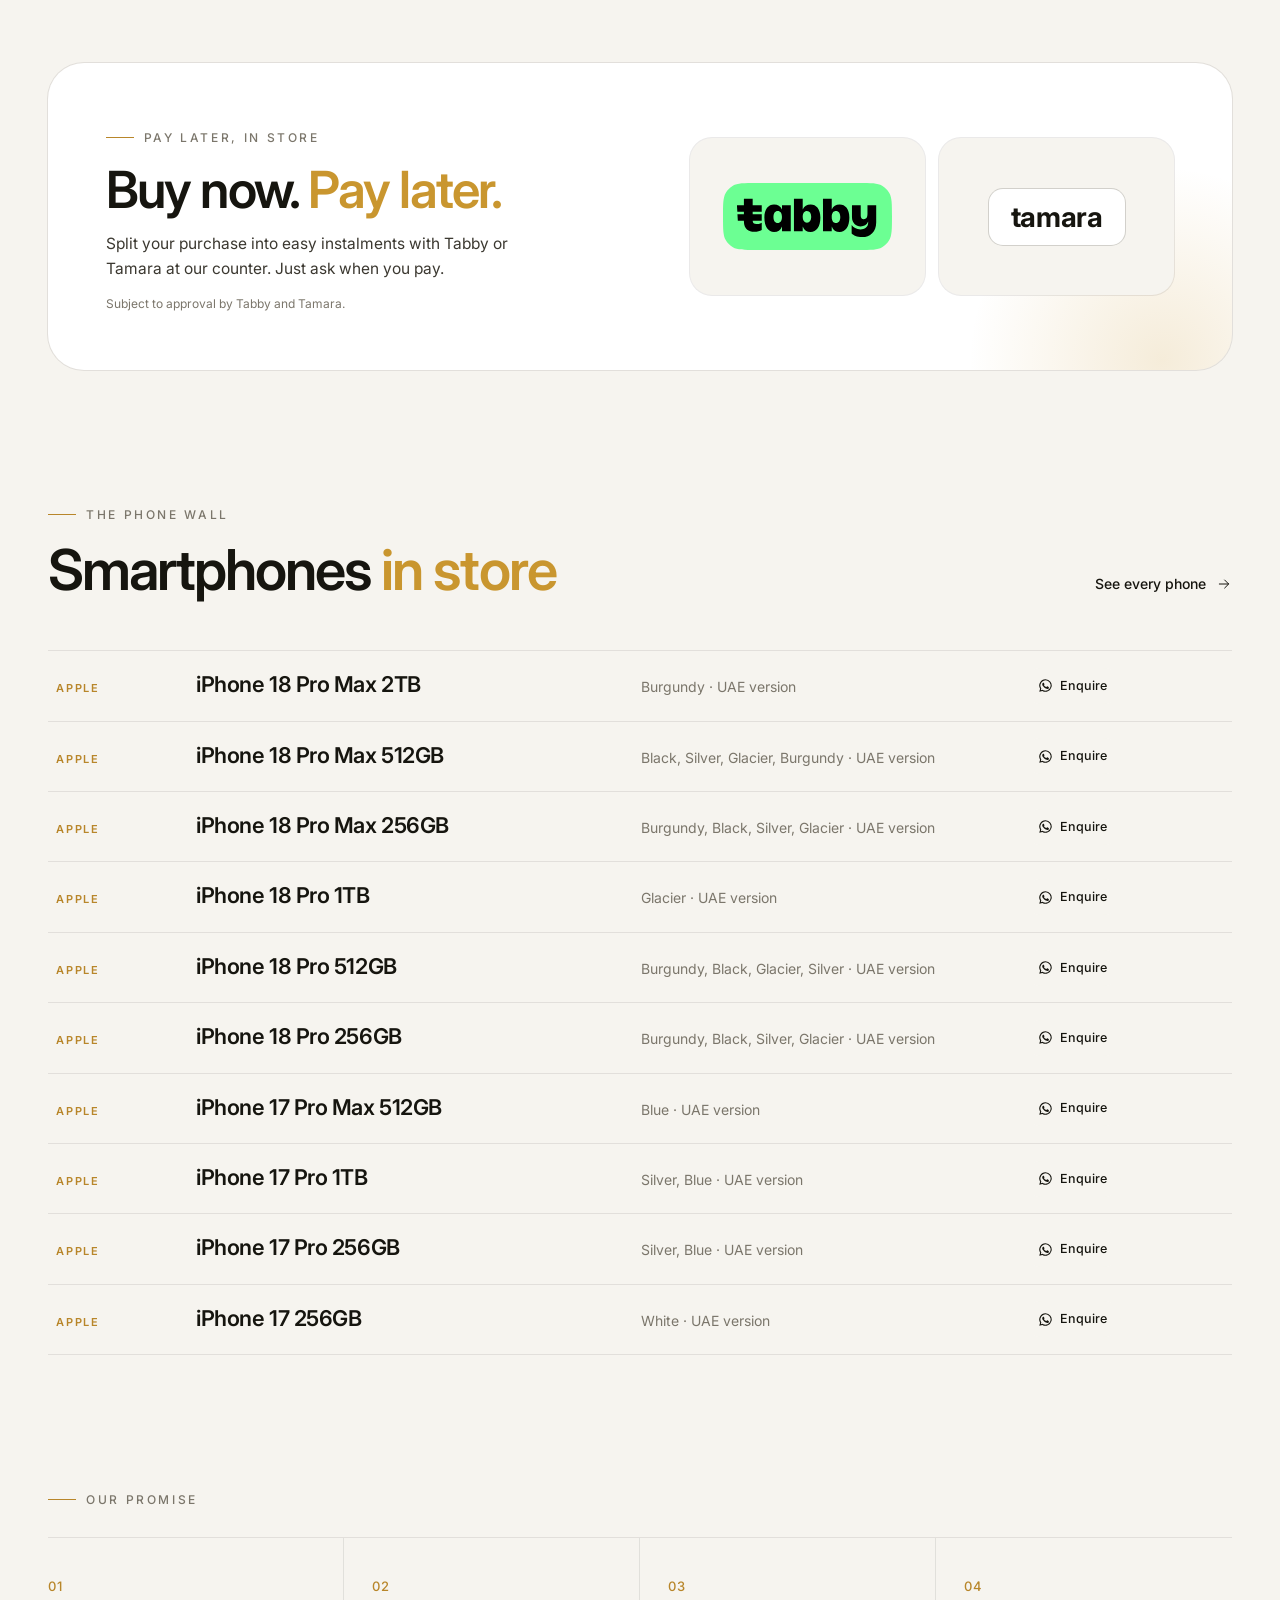
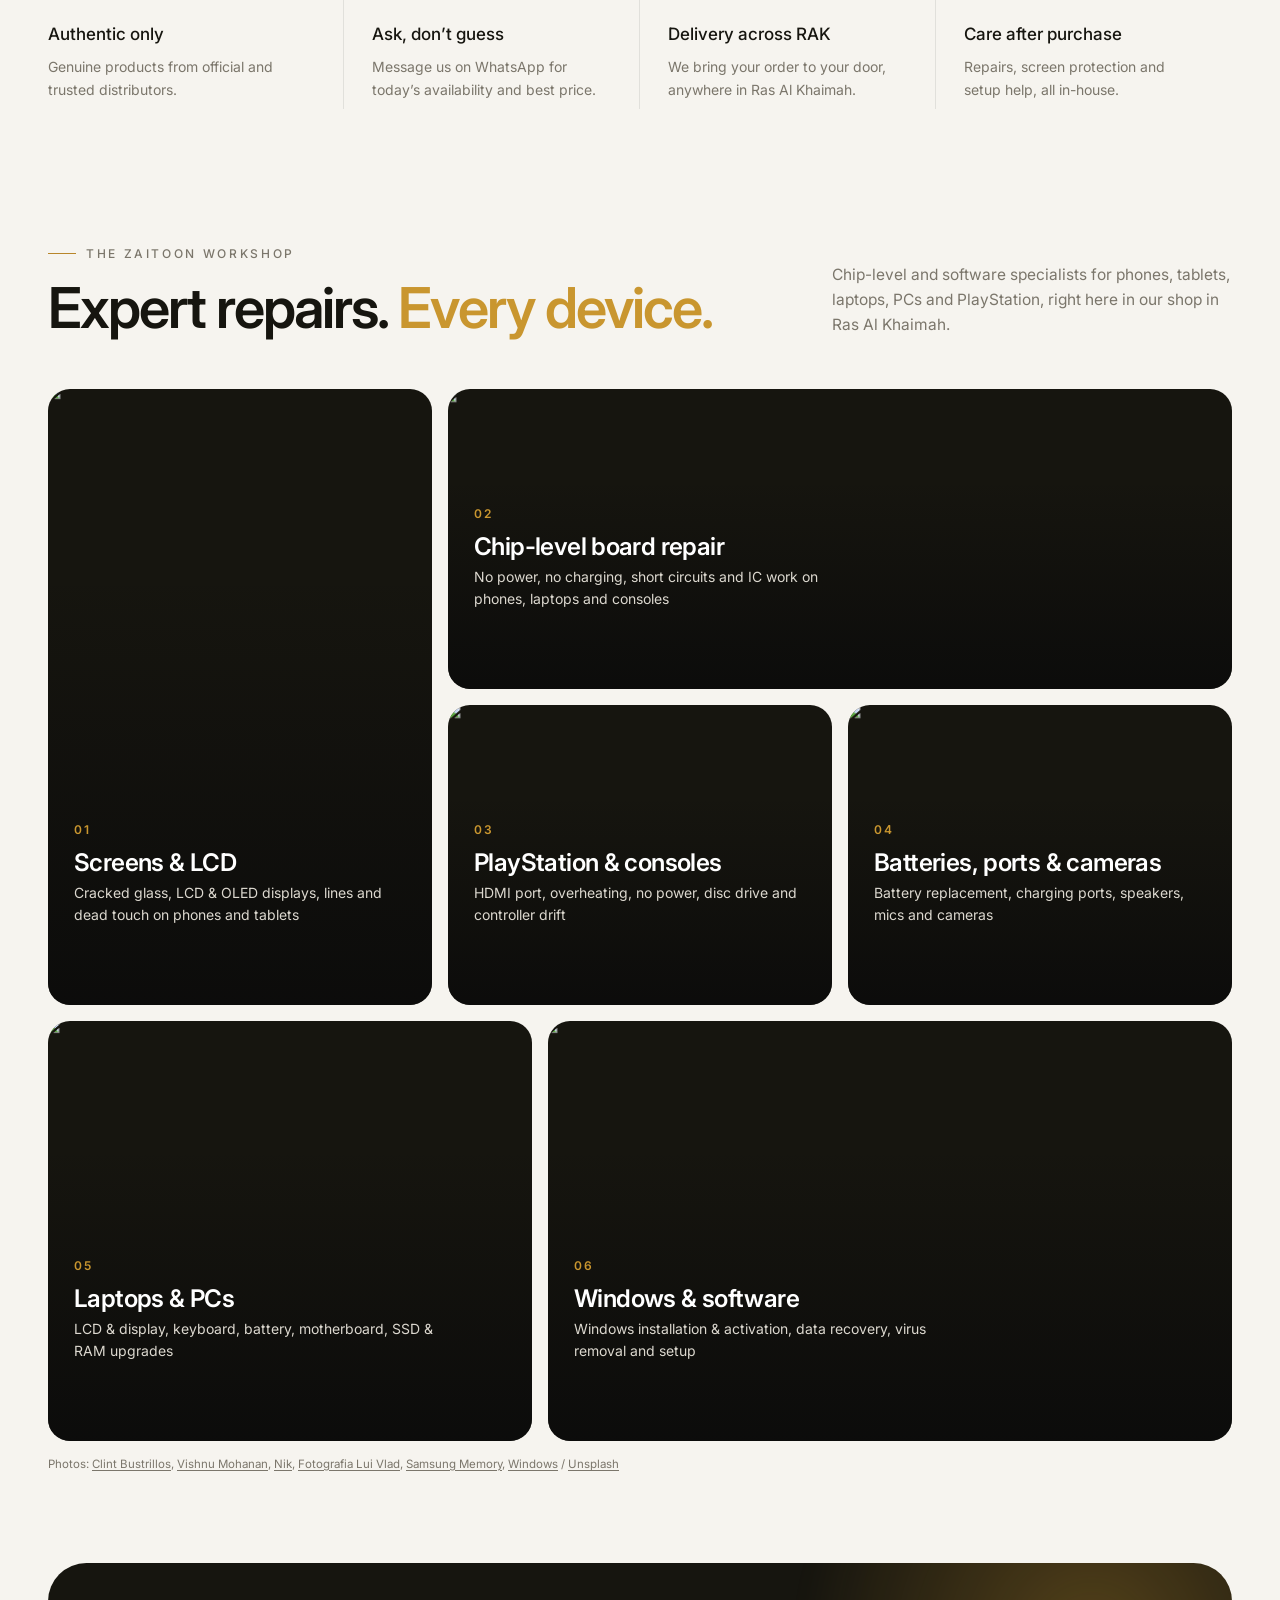
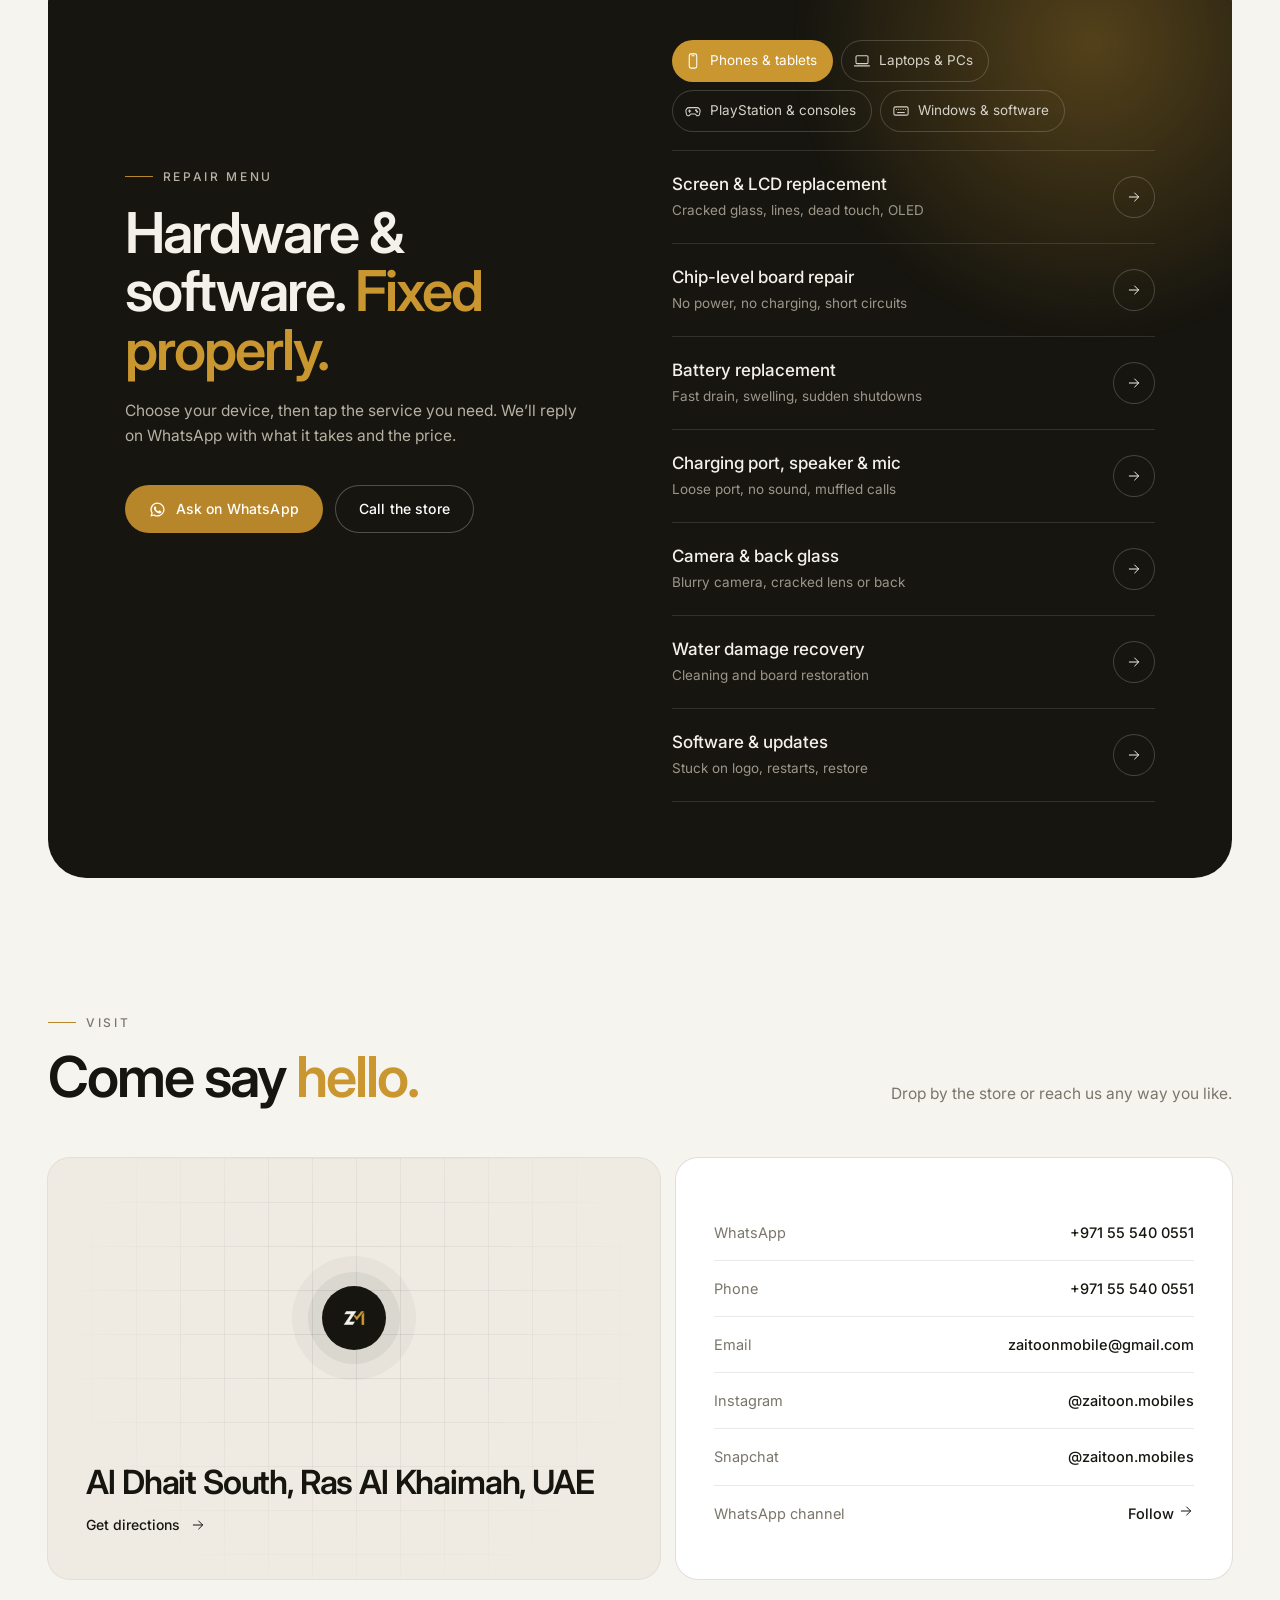
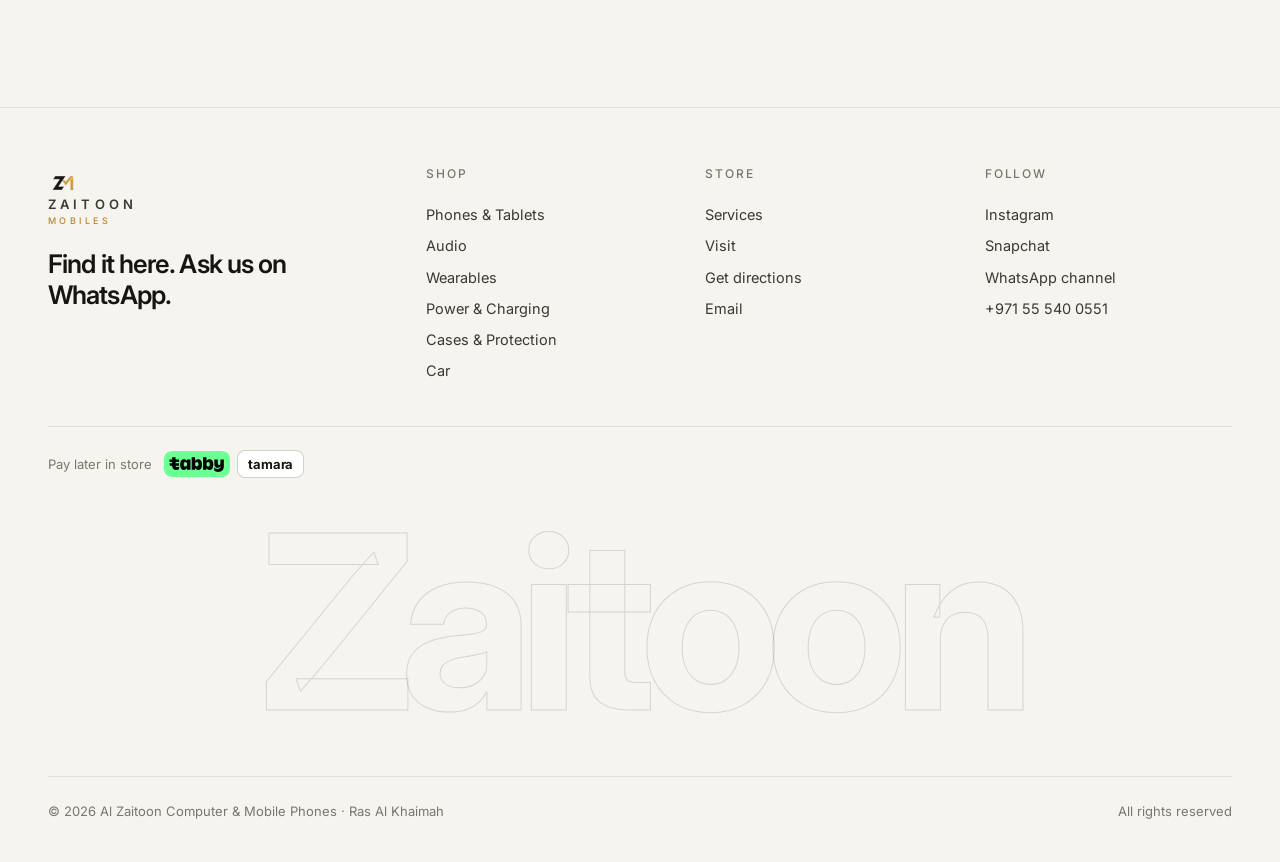
==== commit 0290db5e: "Point canonical and share-preview URLs at the live domain zaitoonmobiles.iamshebi.xyz Co-Authored-By" ====
--- a/index.html
+++ b/index.html
@@ -9,7 +9,17 @@
 <meta property="og:type" content="website">
 <meta property="og:title" content="Zaitoon Mobiles · Al Zaitoon Computer &amp; Mobile Phones · Ras Al Khaimah">
 <meta property="og:description" content="Al Zaitoon Computer &amp; Mobile Phones, Al Dhait South, Ras Al Khaimah. Smartphones, tablets, audio, wearables, chargers, car accessories, gaming, home gadgets and repair. Enquire on WhatsApp +971 55 540 0551.">
-<meta property="og:image" content="/icon.png">
+<meta property="og:site_name" content="Zaitoon Mobiles">
+<meta property="og:url" content="https://zaitoonmobiles.iamshebi.xyz/">
+<meta property="og:image" content="https://zaitoonmobiles.iamshebi.xyz/og.jpg?v=1">
+<meta property="og:image:secure_url" content="https://zaitoonmobiles.iamshebi.xyz/og.jpg?v=1">
+<meta property="og:image:type" content="image/jpeg">
+<meta property="og:image:width" content="1200">
+<meta property="og:image:height" content="630">
+<meta property="og:image:alt" content="Zaitoon Mobiles, Ras Al Khaimah">
+<meta name="twitter:card" content="summary_large_image">
+<meta name="twitter:image" content="https://zaitoonmobiles.iamshebi.xyz/og.jpg?v=1">
+<link rel="canonical" href="https://zaitoonmobiles.iamshebi.xyz/">
 <link rel="icon" href="/logo-dark.png" type="image/png">
 <link rel="apple-touch-icon" href="/icon.png">
 <link rel="preconnect" href="https://fonts.googleapis.com"><link rel="preconnect" href="https://fonts.gstatic.com" crossorigin>
--- a/style.css
+++ b/style.css
@@ -8,15 +8,16 @@
 }
 html[lang=ar]{--serif:"Noto Sans Arabic","Inter",sans-serif;--sans:"Noto Sans Arabic","Inter",sans-serif}
 *{box-sizing:border-box;margin:0;padding:0}
-html{scroll-behavior:smooth;-webkit-text-size-adjust:100%}
-body{background:var(--bg);color:var(--ink);font:400 15.5px/1.6 var(--sans);-webkit-font-smoothing:antialiased;overflow-x:hidden}
+html{scroll-behavior:smooth;-webkit-text-size-adjust:100%;text-size-adjust:100%;overflow-x:hidden;overflow-x:clip}
+body{background:var(--bg);color:var(--ink);font:400 15.5px/1.6 var(--sans);-webkit-font-smoothing:antialiased;overflow-x:hidden;overflow-x:clip;position:relative;width:100%;max-width:100%}
+main,header,footer,section{max-width:100%}
 a{color:inherit;text-decoration:none}
 button{font:inherit;color:inherit;background:none;border:0;cursor:pointer}
 img{display:block;max-width:100%}
 ::selection{background:var(--goldl)}
 .w{max-width:1320px;margin:0 auto;padding:0 clamp(20px,4vw,48px)}
 .serif{font-family:var(--serif);font-weight:400}
-em{font-style:normal;color:var(--mut)}
+em{font-style:normal;color:var(--gold2)}
 
 /* intro curtain */
 .curtain{position:fixed;inset:0;z-index:100;background:var(--bg);display:grid;place-items:center;pointer-events:none;animation:cOut 1s var(--e2) .55s forwards}
@@ -61,8 +62,14 @@
 body.mo .burger i{background:transparent}
 body.mo .burger i::before{top:0;transform:rotate(45deg)}
 body.mo .burger i::after{top:0;transform:rotate(-45deg)}
-.mnav{position:fixed;inset:76px 0 0;z-index:39;background:var(--bg);padding:24px clamp(20px,4vw,48px);display:flex;flex-direction:column;gap:2px;clip-path:inset(0 0 100% 0);transition:clip-path .7s var(--e2);overflow:auto}
-body.mo .mnav{clip-path:inset(0)}
+.mnav{position:fixed;left:0;right:0;top:76px;bottom:0;height:calc(100dvh - 76px);z-index:39;visibility:hidden;background:var(--bg);padding:24px clamp(20px,4vw,48px);display:flex;flex-direction:column;gap:2px;clip-path:inset(0 0 100% 0);transition:clip-path .7s var(--e2);overflow:auto}
+body.mo .mnav{clip-path:inset(0);visibility:visible}
+body.mo{overflow:hidden}
+html:has(body.mo){overflow:hidden}
+.mnav{overflow-y:auto;overscroll-behavior:contain;-webkit-overflow-scrolling:touch}
+body.mo header{position:fixed;top:0;left:0;right:0;background:var(--bg);box-shadow:0 1px 0 var(--line)}
+.mnav{transition:clip-path .7s var(--e2),visibility 0s linear .7s}
+body.mo .mnav{transition:clip-path .7s var(--e2),visibility 0s}
 .mnav a{font-family:var(--serif);font-size:36px;line-height:1.25;padding:6px 0;border-bottom:1px solid var(--line);opacity:0;transform:translateY(20px);transition:.6s var(--e)}
 body.mo .mnav a{opacity:1;transform:none}
 body.mo .mnav a:nth-child(2){transition-delay:.05s}body.mo .mnav a:nth-child(3){transition-delay:.1s}body.mo .mnav a:nth-child(4){transition-delay:.15s}body.mo .mnav a:nth-child(5){transition-delay:.2s}
@@ -89,6 +96,7 @@
 .stats b{display:block;font-family:var(--serif);font-weight:400;font-size:clamp(34px,3.6vw,48px);line-height:1}
 .stats small{display:block;color:var(--mut);font-size:12.5px;margin-top:8px;letter-spacing:.02em}
 .stage{position:relative;aspect-ratio:1/1.02}
+.stage .halo{position:absolute;inset:0;overflow:hidden;border-radius:50%;pointer-events:none}
 .stage .orb{position:absolute;inset:8%;border-radius:50%;background:radial-gradient(circle at 35% 30%,#fff 0,#F2ECDF 45%,#E6DCC6 100%);box-shadow:inset 0 -30px 60px rgba(184,134,42,.12)}
 .stage .ring{position:absolute;inset:2%;border-radius:50%;border:1px solid rgba(184,134,42,.25);animation:spin 60s linear infinite}
 .stage .ring::after{content:"";position:absolute;top:-4px;left:50%;width:8px;height:8px;border-radius:50%;background:var(--gold)}
@@ -245,7 +253,7 @@
 .vl a{font-weight:500;transition:color .3s}
 .vl a:hover{color:var(--gold)}
 .map{position:relative;border-radius:var(--r);overflow:hidden;min-height:340px;background:var(--ivory);box-shadow:0 0 0 1px var(--line);display:flex;flex-direction:column;justify-content:flex-end;padding:clamp(28px,3vw,44px)}
-.map .grd{position:absolute;inset:0;background-image:linear-gradient(var(--line) 1px,transparent 1px),linear-gradient(90deg,var(--line) 1px,transparent 1px);background-size:44px 44px;mask-image:radial-gradient(circle at 50% 40%,#000,transparent 75%)}
+.map .grd{position:absolute;inset:0;background-image:linear-gradient(var(--line) 1px,transparent 1px),linear-gradient(90deg,var(--line) 1px,transparent 1px);background-size:44px 44px;-webkit-mask-image:radial-gradient(circle at 50% 40%,#000,transparent 75%);mask-image:radial-gradient(circle at 50% 40%,#000,transparent 75%)}
 .map .pin{position:absolute;left:50%;top:38%;transform:translate(-50%,-50%);width:64px;height:64px;border-radius:50%;background:var(--ink);display:grid;place-items:center;box-shadow:0 0 0 14px rgba(22,21,18,.06),0 0 0 30px rgba(22,21,18,.035)}
 .map .pin img{width:30px}
 .map>*:not(.grd):not(.pin){position:relative}
@@ -357,12 +365,14 @@
   .pr>div:nth-child(3){padding-inline-start:0}
   .fg{grid-template-columns:1fr 1fr}
   .dp:nth-child(n+6){grid-column:span 6}
-  .pl{grid-template-columns:1fr;gap:4px}
+  .dp:last-child{grid-column:span 12}
+  .dp:last-child .pics{width:44%}
+  .pl{grid-template-columns:90px 1.3fr 1fr;gap:16px}
   .scr{grid-auto-columns:minmax(240px,42%)}
 }
 @media (max-width:640px){
   body{font-size:15px}
-  .bar{height:66px}.mnav{inset:66px 0 0}
+  .bar{height:66px}.mnav{top:66px;height:calc(100dvh - 66px)}
   .logo b{font-size:12px}
   .lang{padding:8px 12px}
   .dp,.dp:nth-child(1),.dp:nth-child(2){grid-column:span 12;min-height:300px}
@@ -381,6 +391,8 @@
   .stats{gap:22px}
   .ask{padding:24px}
   .tb .sel{flex:1}
+  .dp:last-child .pics{width:62%}
+  .pl{grid-template-columns:1fr;gap:4px;padding:18px 4px}
 }
 @media (prefers-reduced-motion:reduce){
   *,*::before,*::after{animation-duration:.01ms!important;animation-iteration-count:1!important;transition-duration:.01ms!important}
@@ -411,3 +423,253 @@
 .empty b{font-size:26px}
 html[lang=ar] h1.hx,html[lang=ar] .sh h2,html[lang=ar] .band h2,html[lang=ar] .shead h1,html[lang=ar] .pin2 h1,html[lang=ar] .dp h3{letter-spacing:0;line-height:1.3}
 .shop>div{min-width:0}.tag{bottom:-7%}
+.mnav a.btn{font-family:var(--sans);font-size:15px!important;font-weight:500!important;letter-spacing:0;line-height:1;height:52px;padding:0 24px;border:0;margin-top:28px;flex:none;transition-delay:.25s}
+.mnav a:not(.btn){display:block;flex:none}
+
+/* iOS: inputs under 16px trigger auto-zoom (looks like the page slides sideways) */
+.q input,.sel,input,select,textarea{font-size:16px}
+@supports not (height:100dvh){.mnav{height:calc(100vh - 76px)}}
+img,svg{max-width:100%}
+.c,.dp,.vc,.map,.band,.ask{min-width:0}
+
+/* ===== v2: search, mega menu, workshop, pay-later ===== */
+.sbtn{display:inline-flex;align-items:center;gap:10px;height:40px;padding:0 10px 0 14px;border-radius:99px;font-size:13px;color:var(--mut);box-shadow:inset 0 0 0 1px var(--line2);background:rgba(255,255,255,.55);transition:.35s var(--e);min-width:190px}
+.sbtn svg{width:16px;height:16px;color:var(--ink)}
+.sbtn span{flex:1;text-align:start}
+.sbtn kbd{font:500 11px var(--sans);color:var(--mut);background:var(--bg);border-radius:6px;padding:2px 7px;box-shadow:inset 0 0 0 1px var(--line2)}
+.sbtn:hover{box-shadow:inset 0 0 0 1px var(--ink);color:var(--ink)}
+nav.nv a .cv{display:inline-block;width:6px;height:6px;margin-inline-start:7px;border-right:1.4px solid currentColor;border-bottom:1.4px solid currentColor;transform:translateY(-2px) rotate(45deg);transition:transform .4s var(--e)}
+header.mm nav.nv a#nshop{background:rgba(22,21,18,.05);color:var(--ink)}
+header.mm nav.nv a .cv{transform:translateY(1px) rotate(-135deg)}
+header.mm{background:var(--bg)!important;box-shadow:0 1px 0 var(--line)}
+.mega{position:absolute;left:0;right:0;top:100%;background:var(--bg);border-top:1px solid var(--line);box-shadow:0 30px 60px -30px rgba(22,21,18,.28);opacity:0;visibility:hidden;transform:translateY(-10px);pointer-events:none;transition:opacity .35s var(--e),transform .5s var(--e),visibility 0s linear .35s}
+header.mm .mega{opacity:1;visibility:visible;transform:none;pointer-events:auto;transition:opacity .35s var(--e),transform .5s var(--e),visibility 0s}
+.mg{display:grid;grid-template-columns:270px 250px 1fr;gap:36px;padding-top:28px;padding-bottom:32px;max-height:calc(100vh - 90px);overflow:auto}
+.mega h6{font-size:11px;letter-spacing:.16em;text-transform:uppercase;color:var(--mut);font-weight:500;margin:4px 0 12px}
+html[lang=ar] .mega h6{letter-spacing:0}
+.mgd{display:flex;flex-direction:column;gap:2px;border-inline-end:1px solid var(--line);padding-inline-end:20px}
+.mgd a{display:flex;align-items:center;gap:12px;padding:10px 12px;border-radius:12px;font-size:14.5px;color:var(--ink2);transition:background .3s,color .3s}
+.mgd a svg{width:20px;height:20px;color:var(--mut);flex:none;transition:color .3s}
+.mgd a span{flex:1}
+.mgd a sup,.mgc a sup{font-size:11px;color:var(--mut);font-variant-numeric:tabular-nums;vertical-align:baseline}
+.mgd a.on{background:var(--paper);color:var(--ink);box-shadow:0 0 0 1px var(--line);font-weight:500}
+.mgd a.on svg{color:var(--gold2)}
+.mgc{display:flex;flex-direction:column;gap:1px;animation:fs .45s var(--e)}
+.mgc a{display:flex;justify-content:space-between;padding:9px 0;font-size:14px;color:var(--ink2);border-bottom:1px solid var(--line);transition:color .3s,padding .4s var(--e)}
+.mgc a:hover,.mgc a.on{color:var(--ink);padding-inline-start:6px}
+.mgc a.on{font-weight:500}
+.mgc a.lk{border:0;margin-top:14px;justify-content:flex-start;align-self:flex-start;padding-inline-start:0!important;background-size:100% 1px}
+.mgp{min-width:0}
+.mgg{display:grid;grid-template-columns:repeat(3,1fr);gap:10px;margin-bottom:18px}
+.mgg a{display:flex;align-items:center;gap:12px;padding:10px;border-radius:16px;background:var(--paper);box-shadow:0 0 0 1px var(--line);transition:box-shadow .4s var(--e),transform .4s var(--e);animation:cin .55s var(--e) both;animation-delay:calc(var(--i)*35ms);min-width:0}
+.mgg a:hover{box-shadow:0 0 0 1px var(--line),var(--sh);transform:translateY(-2px)}
+.mi{width:58px;height:58px;flex:none;border-radius:12px;background:#fff;display:grid;place-items:center;overflow:hidden}
+.mi img{width:88%;height:88%;object-fit:contain}
+.mi svg{width:26px;color:var(--gold2)}
+.mt{min-width:0}
+.mt small{display:block;font-size:10.5px;letter-spacing:.12em;text-transform:uppercase;color:var(--gold);font-weight:600;white-space:nowrap;overflow:hidden;text-overflow:ellipsis}
+.mt b{display:-webkit-box;-webkit-line-clamp:2;-webkit-box-orient:vertical;overflow:hidden;font-size:13.5px;font-weight:500;line-height:1.3;margin-top:2px}
+
+/* search overlay */
+.so{position:fixed;inset:0;z-index:95;visibility:hidden;pointer-events:none}
+body.so-on .so{visibility:visible;pointer-events:auto}
+body.so-on{overflow:hidden}
+.so-bg{position:absolute;inset:0;background:rgba(22,21,18,.28);backdrop-filter:blur(6px);-webkit-backdrop-filter:blur(6px);opacity:0;transition:opacity .4s var(--e)}
+body.so-on .so-bg{opacity:1}
+.so-p{position:relative;background:var(--bg);box-shadow:0 30px 60px -20px rgba(22,21,18,.35);transform:translateY(-102%);transition:transform .6s var(--e);max-height:88vh;max-height:88dvh;overflow:auto;padding:22px 0 30px;border-radius:0 0 28px 28px}
+body.so-on .so-p{transform:none}
+.so-bar{display:flex;align-items:center;gap:14px;border-bottom:1.5px solid var(--ink);padding:8px 0 14px}
+.so-bar>svg{width:24px;height:24px;flex:none}
+.so-bar input{flex:1;min-width:0;border:0;background:none;font:500 clamp(20px,2.6vw,30px)/1.2 var(--sans);letter-spacing:-.02em;color:var(--ink);outline:0;padding:6px 0}
+.so-bar input::placeholder{color:#B5B0A5}
+.so-bar input::-webkit-search-cancel-button{display:none}
+.so-x{display:inline-flex;align-items:center;height:34px;padding:0 12px;border-radius:99px;font-size:12px;color:var(--mut);box-shadow:inset 0 0 0 1px var(--line2)}
+.so-x svg{display:none}
+.sr{padding-top:8px}
+.sr h6{font-size:11px;letter-spacing:.16em;text-transform:uppercase;color:var(--mut);font-weight:500;margin:20px 0 12px}
+html[lang=ar] .sr h6{letter-spacing:0}
+.sr-ch{display:flex;flex-wrap:wrap;gap:8px}
+.sr-ch a{display:inline-flex;align-items:center;gap:8px;height:40px;padding:0 16px 0 12px;border-radius:99px;background:var(--paper);box-shadow:0 0 0 1px var(--line);font-size:13.5px;transition:.3s var(--e);animation:cin .5s var(--e) both}
+.sr-ch a svg{width:18px;height:18px;color:var(--gold2)}
+.sr-ch a:hover{box-shadow:0 0 0 1px var(--ink)}
+.sr-l{display:flex;flex-direction:column;border-top:1px solid var(--line)}
+.sr-l a{display:flex;align-items:center;gap:14px;padding:10px 8px;border-bottom:1px solid var(--line);border-radius:12px;transition:background .25s;animation:fs .4s var(--e) both}
+.sr-l a:hover,.sr-l a.act{background:var(--paper)}
+.sr-im{width:52px;height:52px;flex:none;border-radius:12px;background:#fff;box-shadow:0 0 0 1px var(--line);display:grid;place-items:center;overflow:hidden}
+.sr-im img{width:86%;height:86%;object-fit:contain}
+.sr-im svg{width:24px;color:var(--gold2)}
+.sr-t{flex:1;min-width:0}
+.sr-t b{display:block;font-weight:500;font-size:15px;white-space:nowrap;overflow:hidden;text-overflow:ellipsis}
+.sr-t small{display:block;color:var(--mut);font-size:12.5px}
+.sr-t mark{background:var(--goldl);color:inherit;border-radius:3px;padding:0 1px}
+.sr-l a>svg{width:16px;color:var(--mut);flex:none}
+html[dir=rtl] .sr-l a>svg{transform:scaleX(-1)}
+.sr-all{margin-top:18px}
+.sr-no{display:flex;flex-direction:column;align-items:flex-start;gap:14px;color:var(--mut);padding:24px 0}
+.msrch{display:flex;align-items:center;gap:12px;height:54px;padding:0 18px;border-radius:99px;background:var(--paper);box-shadow:0 0 0 1px var(--line);color:var(--mut);font-size:15px;margin-bottom:14px;flex:none;width:100%;text-align:start}
+.msrch svg{width:18px;height:18px;color:var(--ink)}
+
+/* workshop (photo bento) */
+.wk{display:grid;grid-template-columns:repeat(12,1fr);grid-auto-rows:minmax(150px,auto);gap:16px}
+.wt{position:relative;border-radius:var(--r);overflow:hidden;background:var(--ink);color:#fff;min-height:300px;display:flex;isolation:isolate}
+.wt img{position:absolute;inset:0;width:100%;height:100%;object-fit:cover;z-index:-2;transform:scale(1.02);transition:transform 1.4s var(--e),filter 1s var(--e);filter:saturate(.9);color:transparent;font-size:0}
+.wt::before{content:"";position:absolute;inset:0;z-index:-1;background:linear-gradient(180deg,rgba(10,10,10,0) 30%,rgba(10,10,10,.84))}
+.wt:hover img{transform:scale(1.08);filter:saturate(1.05)}
+.wc{margin-top:auto;padding:24px 26px;width:100%}
+.wc .k{font-size:12px;letter-spacing:.14em;color:var(--gold2);font-weight:600}
+.wc h3{font-family:var(--sans);font-size:clamp(21px,1.9vw,28px);font-weight:600;letter-spacing:-.025em;line-height:1.1;margin-top:8px}
+.wc p{font-size:14px;color:#dcd8cf;margin-top:6px;max-width:42ch}
+.wfix{display:inline-flex;align-items:center;gap:8px;margin-top:16px;height:38px;padding:0 16px;border-radius:99px;background:var(--gold2);color:#fff;font-size:13px;font-weight:600;opacity:0;transform:translateY(8px);transition:.5s var(--e)}
+.wfix svg{width:15px;height:15px}
+.wt:hover .wfix,.wt:focus-visible .wfix{opacity:1;transform:none}
+.wt1{grid-column:span 4;grid-row:span 2;min-height:560px}
+.wt2{grid-column:span 8}
+.wt3,.wt4{grid-column:span 4}
+.wt5{grid-column:span 5;min-height:420px}
+.wt6{grid-column:span 7;min-height:420px}
+.cred{font-size:11.5px;color:var(--mut);margin-top:14px}
+.cred a{text-decoration:underline;text-underline-offset:2px}
+html[lang=ar] .wc h3{letter-spacing:0;line-height:1.3}
+
+/* repair menu tabs on dark band */
+#repair{margin-top:clamp(56px,7vw,96px)}
+.svc{align-items:start}
+.rtabs{display:flex;flex-wrap:wrap;gap:8px;margin-bottom:18px}
+.rtabs button{display:inline-flex;align-items:center;gap:8px;height:42px;padding:0 16px 0 12px;border-radius:99px;font-size:13.5px;color:#d6d2c8;box-shadow:inset 0 0 0 1px rgba(255,255,255,.18);transition:.35s var(--e)}
+.rtabs button svg{width:18px;height:18px}
+.rtabs button:hover{color:#fff;box-shadow:inset 0 0 0 1px rgba(255,255,255,.45)}
+.rtabs button.on{background:var(--gold2);color:#fff;box-shadow:none}
+#rlist li{animation:fs .5s var(--e) both;animation-delay:calc(var(--i)*40ms)}
+.band .btn.gd{color:#fff}
+@media (min-width:1081px){.svc>div:first-child{position:sticky;top:120px}}
+
+/* pay later */
+.pay{display:inline-flex;align-items:center;gap:8px;vertical-align:middle}
+.p-tb{height:26px;width:auto;border-radius:7px}
+.p-tm{display:inline-flex;align-items:center;height:26px}
+.p-tm img{height:26px;width:auto;border-radius:7px}
+.p-tm b{display:none}
+.p-tm.tx b{display:inline-flex;align-items:center;height:26px;padding:0 10px;border-radius:7px;background:#fff;box-shadow:0 0 0 1px var(--line2);font:700 13px/1 var(--sans);letter-spacing:-.01em;color:var(--ink)}
+.ppay{display:flex;align-items:center;flex-wrap:wrap;gap:10px;font-size:13.5px;color:var(--mut);margin-top:18px}
+.shead .sub .ppay{margin-top:0}
+.bnpl{display:grid;grid-template-columns:1.1fr 1fr;gap:clamp(24px,4vw,64px);align-items:center;background:var(--paper);border-radius:clamp(24px,3vw,36px);box-shadow:0 0 0 1px var(--line);padding:clamp(28px,4.5vw,64px);position:relative;overflow:hidden}
+.bnpl::after{content:"";position:absolute;width:420px;height:420px;inset-inline-end:-140px;bottom:-200px;border-radius:50%;background:radial-gradient(circle,rgba(201,150,47,.18),transparent 65%);pointer-events:none}
+.bnpl h2{font-weight:600;font-size:clamp(32px,4vw,56px);line-height:1.04;letter-spacing:-.035em;margin-top:16px}
+html[lang=ar] .bnpl h2{letter-spacing:0;line-height:1.3}
+.bnpl p{color:var(--ink2);margin-top:16px;max-width:46ch}
+.bnpl small{display:block;color:var(--mut);font-size:12px;margin-top:12px}
+.bnl{display:grid;grid-template-columns:1fr 1fr;gap:14px;position:relative;z-index:1}
+.bnc{aspect-ratio:1.5;border-radius:22px;background:var(--bg);box-shadow:0 0 0 1px var(--line);display:grid;place-items:center;padding:14%;transition:transform .7s var(--e),box-shadow .7s var(--e)}
+.bnc:hover{transform:translateY(-4px) rotate(-1deg);box-shadow:0 0 0 1px var(--line),var(--sh2)}
+.bnc img{width:100%;height:auto;max-height:70px;object-fit:contain}
+.p-tm.big{height:auto}
+.p-tm.big img{height:auto;max-height:70px;width:100%;border-radius:12px}
+.p-tm.big.tx b{height:56px;padding:0 22px;font-size:28px;border-radius:14px}
+.fpay{display:flex;align-items:center;flex-wrap:wrap;gap:12px;margin-top:40px;padding-top:24px;border-top:1px solid var(--line);font-size:13px;color:var(--mut)}
+
+@media (max-width:1280px){.sbtn{min-width:0}.sbtn kbd{display:none}}
+@media (max-width:1080px){
+  .sbtn{width:44px;height:44px;padding:0;justify-content:center;border-radius:50%;min-width:0}
+  .sbtn span,.sbtn kbd{display:none}
+  .sbtn svg{width:18px;height:18px}
+  .mega{display:none}
+  .wt1,.wt2,.wt3,.wt4,.wt5,.wt6{grid-column:span 6;grid-row:auto;min-height:340px}
+  .bnpl{grid-template-columns:1fr}
+}
+@media (max-width:640px){
+  .hr{gap:8px}
+  .sbtn{width:40px;height:40px}
+  .wt1,.wt2,.wt3,.wt4,.wt5,.wt6{grid-column:span 12;min-height:300px}
+  .wfix{opacity:1;transform:none}
+  .so-p{padding-top:14px;border-radius:0 0 22px 22px}
+  .so-x span{font-size:12px}
+  .rtabs{gap:6px}
+  .rtabs button{height:38px;font-size:12.5px;padding:0 12px 0 10px}
+  .bnl{gap:10px}
+  .bnc{border-radius:16px}
+}
+
+/* ===== v3: full-depth mega menu + 1024px desktop nav + mobile tree ===== */
+.mg{grid-template-columns:250px 250px 1fr;gap:28px;padding-top:24px;padding-bottom:26px;max-height:none;overflow:visible}
+.mgd{max-height:calc(100vh - 150px);max-height:calc(100dvh - 150px);overflow:auto}
+.mgc{max-height:calc(100vh - 150px);max-height:calc(100dvh - 150px);overflow:auto;border-inline-end:1px solid var(--line);padding-inline-end:20px}
+.mgc a{align-items:center;gap:10px}
+.mgc a svg{width:18px;height:18px;color:var(--mut);flex:none}
+.mgc a span{flex:1}
+.mgc a.on svg{color:var(--gold2)}
+.mgc a.on{background:var(--paper);box-shadow:0 0 0 1px var(--line);border-radius:10px;border-bottom-color:transparent;padding-inline-start:10px;padding-inline-end:8px}
+.mgh{display:flex;justify-content:space-between;align-items:center;gap:16px;margin-bottom:12px}
+.mgh h6{margin:0}
+.mgg{grid-template-columns:repeat(auto-fill,minmax(230px,1fr));max-height:calc(100vh - 210px);max-height:calc(100dvh - 210px);overflow:auto;padding:2px 6px 6px 2px;margin:0;align-content:start;scrollbar-width:thin}
+.mgg a{padding:8px}
+.mi{width:54px;height:54px}
+.mt em{display:block;font-style:normal;font-size:12px;color:var(--mut);line-height:1.35;margin-top:2px;display:-webkit-box;-webkit-line-clamp:1;-webkit-box-orient:vertical;overflow:hidden}
+@media (min-width:1024px) and (max-width:1080px){
+  nav.nv{display:flex}
+  .burger{display:none}
+  .hr .btn{display:inline-flex}
+  .bar{justify-content:flex-start}
+  .mega{display:block}
+  .sbtn{width:44px;height:44px;padding:0;justify-content:center;border-radius:50%}
+}
+@media (min-width:1024px) and (max-width:1200px){
+  .bar{gap:16px}
+  nav.nv a{padding:9px 10px}
+  .sbtn{width:40px;height:40px;padding:0;justify-content:center;border-radius:50%;min-width:0}
+  .sbtn span,.sbtn kbd{display:none}
+  .mg{grid-template-columns:220px 220px 1fr;gap:20px}
+}
+@media (max-width:1023px){
+  nav.nv{display:none}.burger{display:grid}.hr .btn{display:none}.mega{display:none}
+}
+
+/* mobile category tree */
+.mtr{border-bottom:1px solid var(--line);flex:none}
+.mtr>summary{list-style:none;display:flex;justify-content:space-between;align-items:center;font-size:30px;font-weight:600;letter-spacing:-.035em;line-height:1.25;padding:6px 0;cursor:pointer}
+.mtr summary::-webkit-details-marker{display:none}
+.mtr summary i{width:12px;height:12px;border-right:1.6px solid currentColor;border-bottom:1.6px solid currentColor;transform:rotate(45deg) translate(-3px,-3px);transition:transform .4s var(--e);flex:none}
+.mtr details[open]>summary i,.mtr[open]>summary i{transform:rotate(-135deg)}
+.mtr details{border-top:1px solid var(--line)}
+.mtr details summary{list-style:none;display:flex;align-items:center;gap:12px;padding:14px 4px;font-size:16px;font-weight:500;cursor:pointer}
+.mtr details summary svg{width:20px;height:20px;color:var(--gold2);flex:none}
+.mtr details summary span{flex:1}
+.mtr details summary i{width:8px;height:8px;border-width:1.4px}
+.mtr sup{font-size:11px;color:var(--mut);font-weight:400;vertical-align:baseline}
+.mtr details>div{padding:0 4px 12px 36px;display:flex;flex-direction:column;animation:fs .4s var(--e)}
+html[dir=rtl] .mtr details>div{padding:0 36px 12px 4px}
+.mnav .mtr a{font-family:var(--sans);font-size:15px!important;font-weight:400!important;letter-spacing:0;line-height:1.4;display:flex!important;justify-content:space-between;padding:9px 0;border-bottom:1px solid var(--line);color:var(--ink2)}
+.mnav .mtr a.mall{color:var(--gold);font-weight:500!important;border-bottom:0}
+.mnav .mtr>a.mall{padding:12px 4px}
+body.mo .mnav .mtr a{opacity:1;transform:none}
+/* stock badges */
+.chip.st-out{background:#FBEAE7;color:#B4382B;box-shadow:none;font-weight:600}
+.chip.st-soon{background:#F3E9D3;color:#7a5a12;box-shadow:none;font-weight:600}
+.chip.inl{position:static;display:inline-block;margin-inline-start:10px;vertical-align:1px;letter-spacing:.04em;text-transform:none}
+
+/* prices + buy now */
+.prc{display:block;font-family:"Helvetica Neue",Helvetica,Arial,var(--sans);font-weight:500;font-size:16px;letter-spacing:0;color:var(--ink);margin-top:8px;font-variant-numeric:tabular-nums}
+.prc.big{font-size:clamp(26px,2.6vw,34px);letter-spacing:-.01em;margin-top:0}
+.pprice{margin-top:18px}
+.c .ft.has-pr{display:grid;grid-template-columns:1fr 1fr;gap:8px}
+.c .ft.has-pr .wa,.plb .wa{width:100%;min-width:0;justify-content:center;margin:0}
+.pb3{display:grid!important;grid-template-columns:repeat(3,minmax(0,1fr));gap:10px;width:100%}
+.pb3 .btn{width:100%;min-width:0;padding:0 12px}
+.pb3 .lg{display:none}
+
+.wa.buy{background:var(--gold2);color:#fff}
+.wa.buy:hover{background:var(--ink);color:#fff}
+.plb{display:grid;grid-template-columns:1fr 1fr;gap:6px;flex:none;margin-inline-end:8px}
+.plist .pd .prc{display:inline;font-size:14px;margin:0 0 0 10px;color:var(--ink)}
+.sr-t small .sp-pr{color:var(--ink);font-weight:400;font-style:normal;font-family:"Helvetica Neue",Helvetica,Arial,var(--sans)}
+.mt em.mp{color:var(--ink);font-weight:400;font-family:"Helvetica Neue",Helvetica,Arial,var(--sans)}
+@media (max-width:640px){
+  .prc{font-size:15px}
+  .c .ft.has-pr{grid-template-columns:1fr}
+  .plb{margin:0 0 12px;width:100%}
+  .plist li{flex-wrap:wrap}
+  .pb3{gap:8px}
+  .pb3 .btn{padding:0 8px;gap:7px;font-size:13.5px}
+  .pb3 .btn svg{width:16px;height:16px}
+}
+
+html[dir=rtl] .plist .pd .prc{margin:0 10px 0 0}
